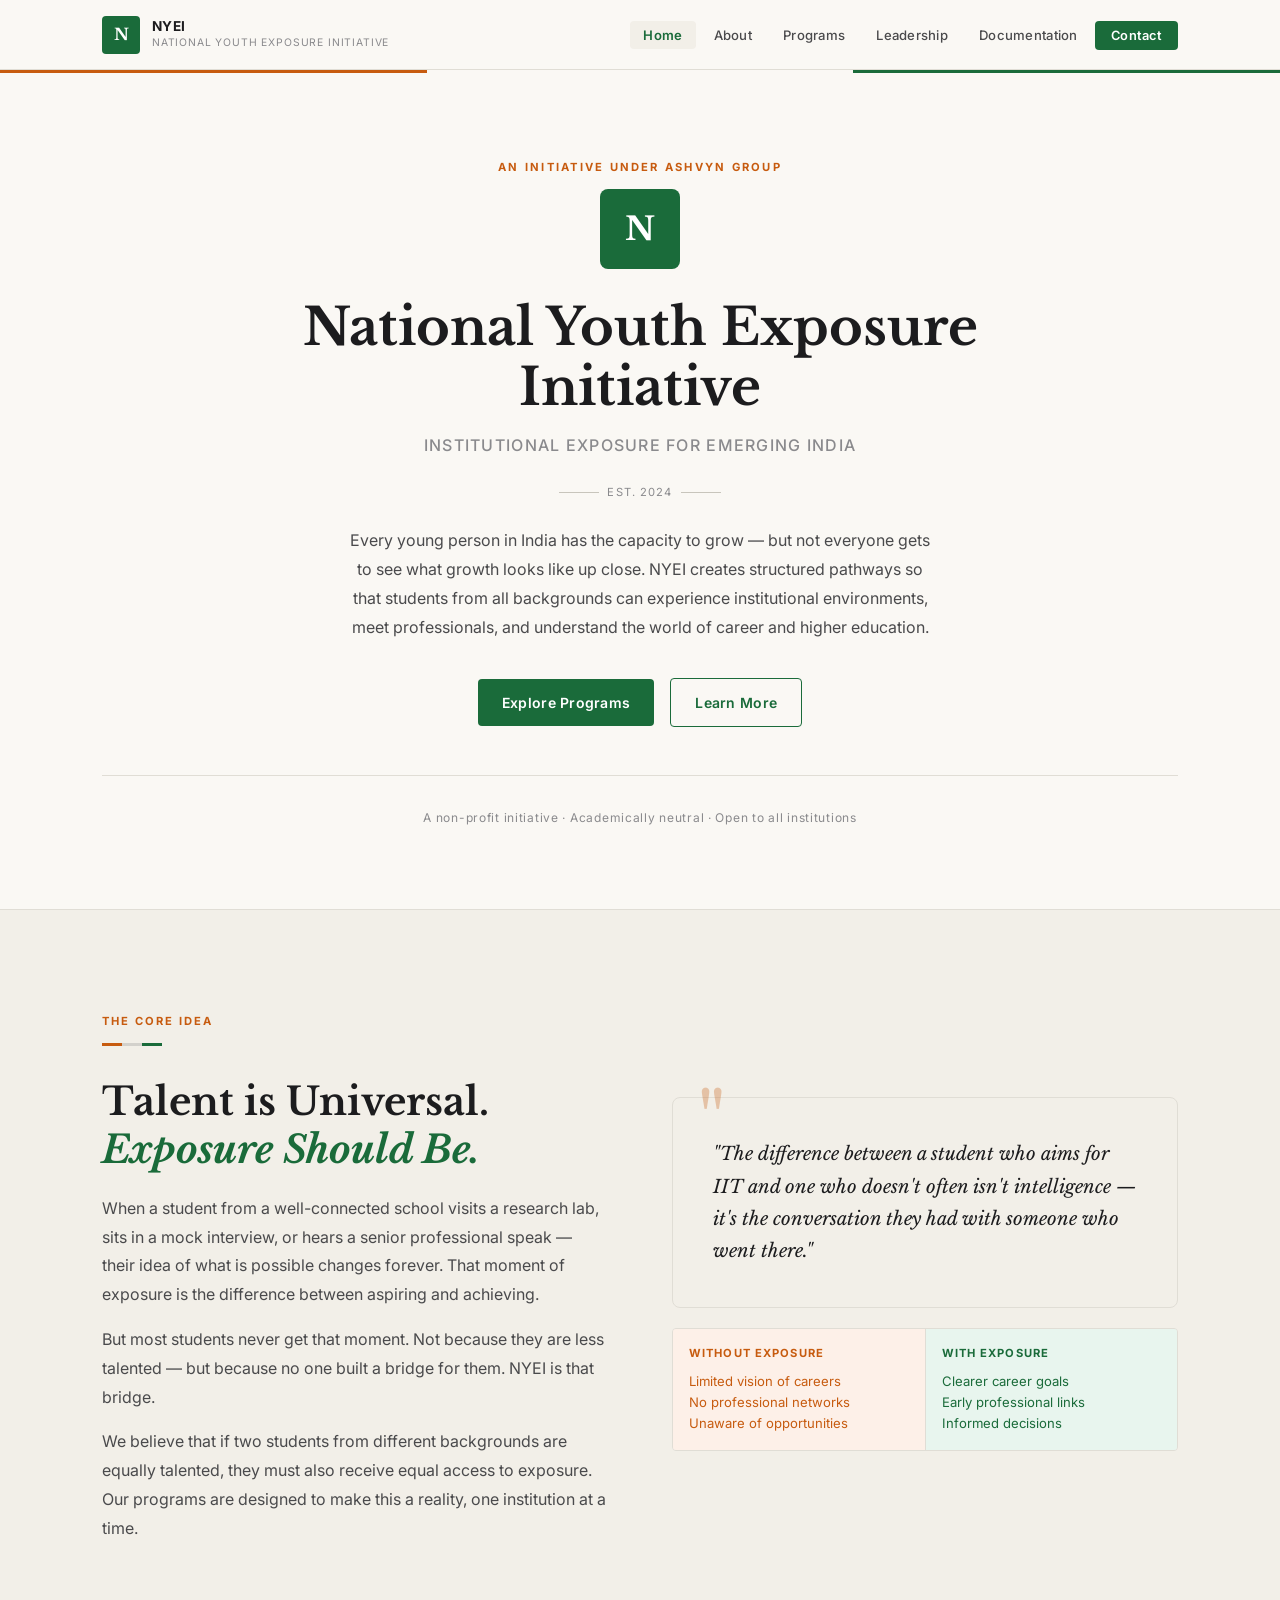
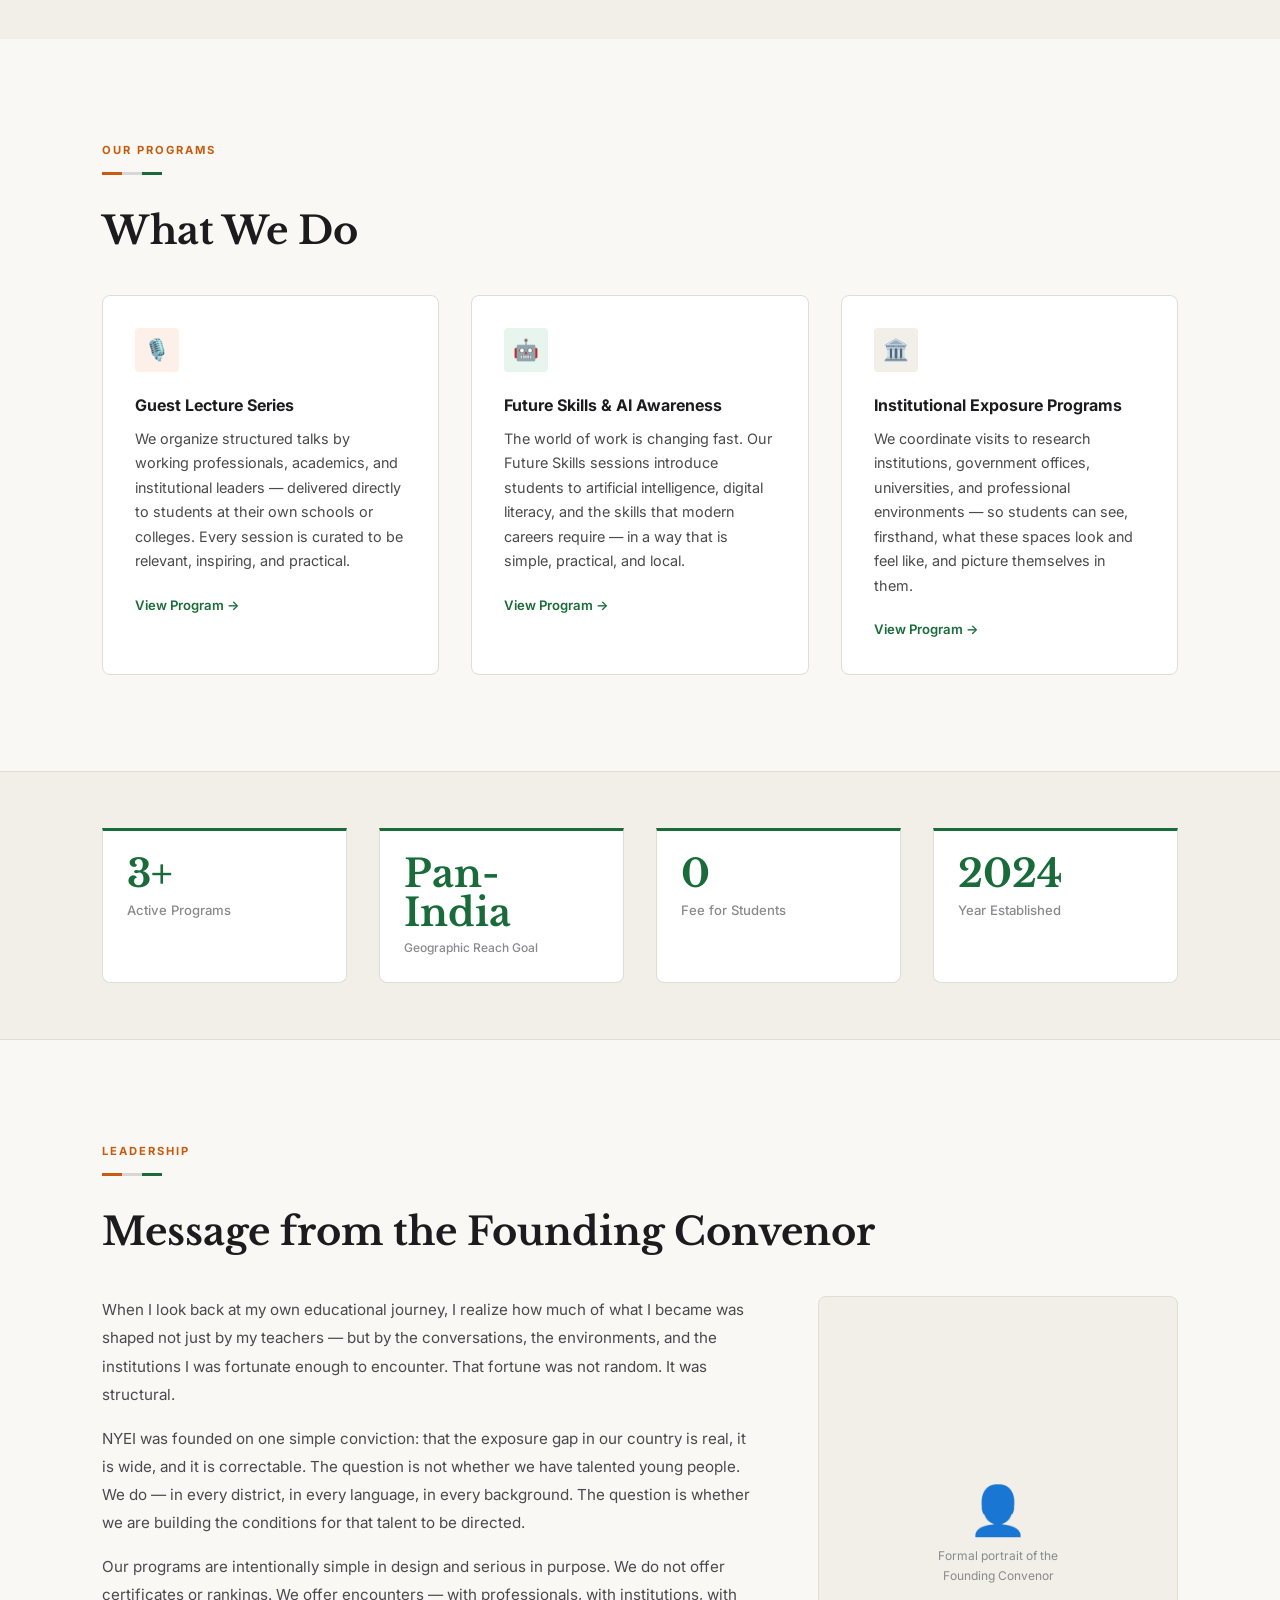
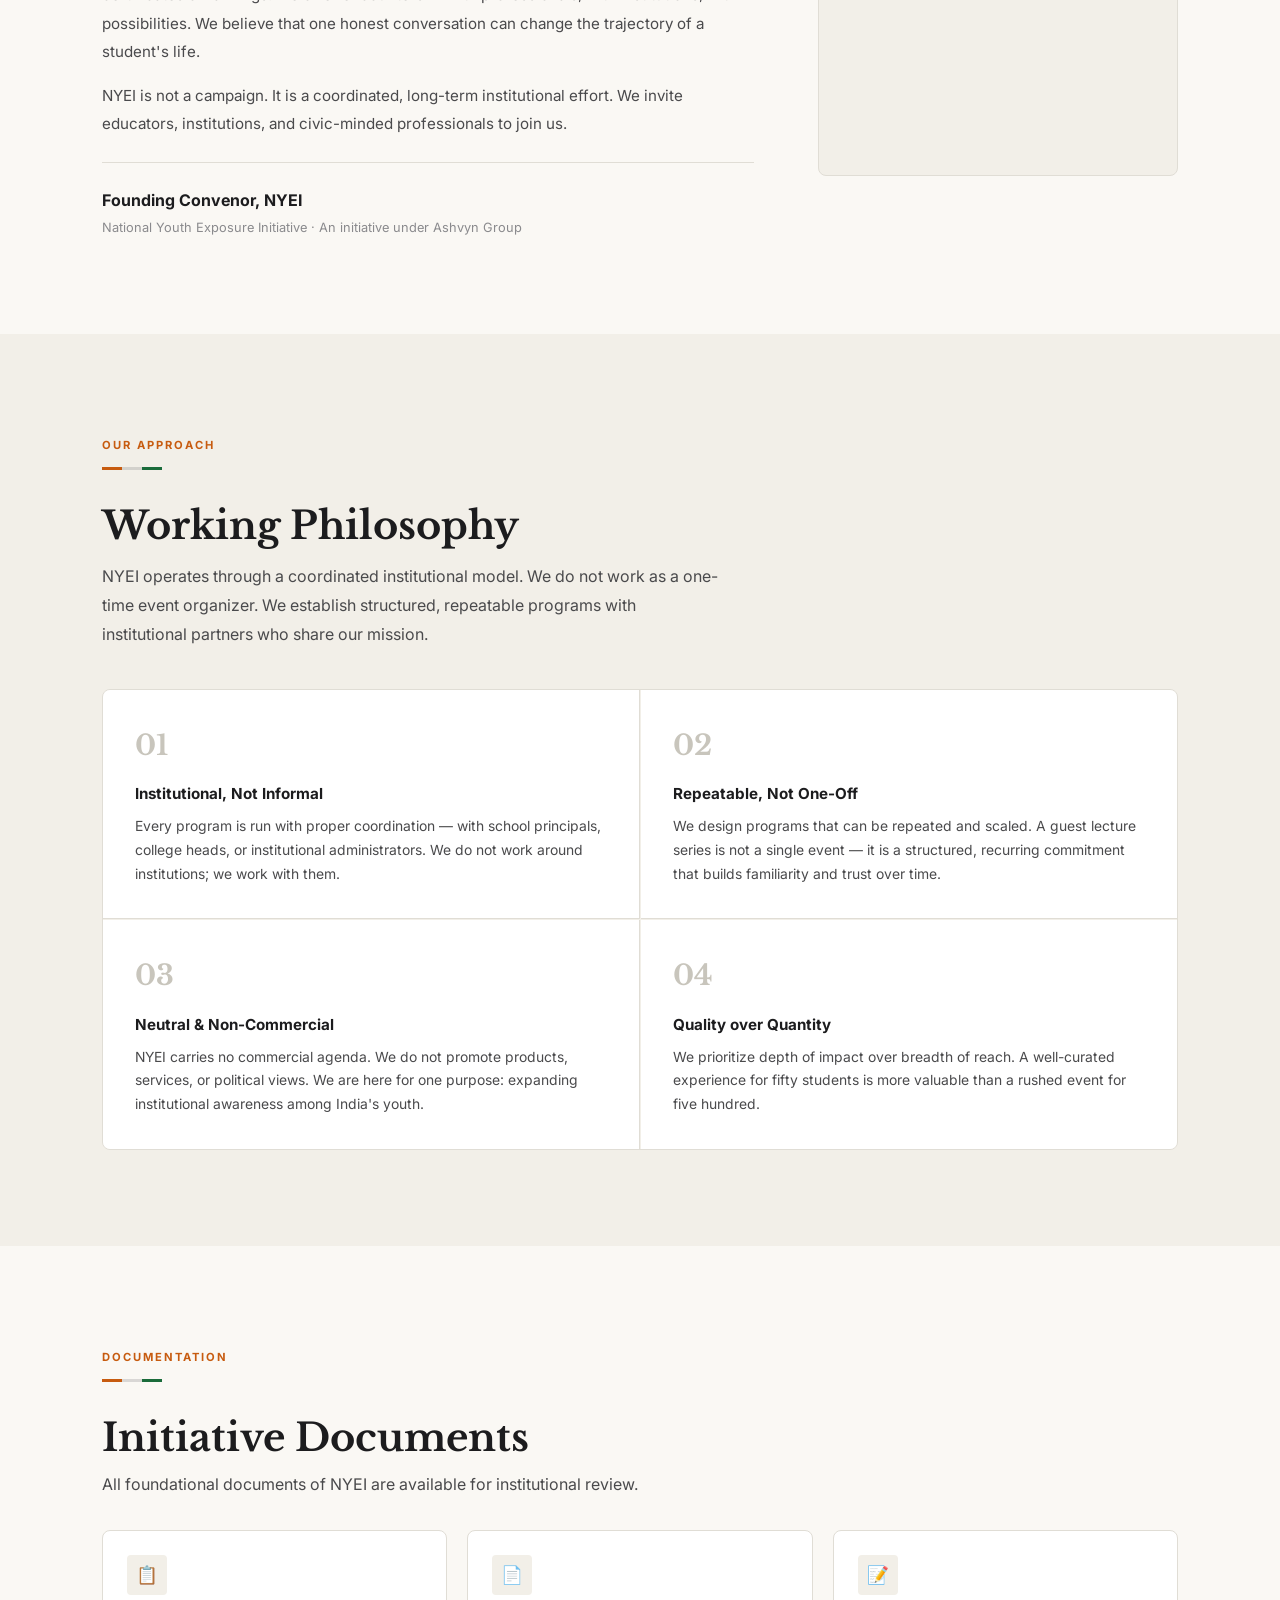
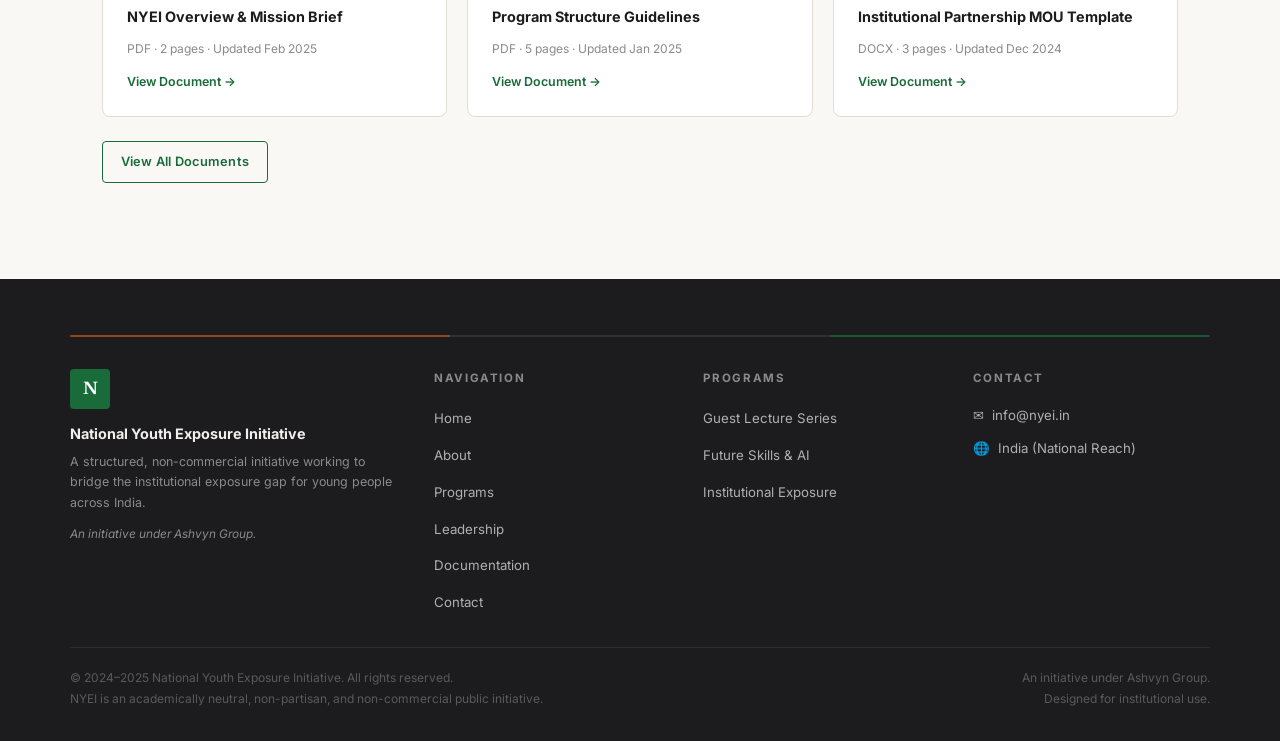
==== index.html @ a6563db9 "initial commit - nyei website" ====
<!DOCTYPE html>
<html lang="en">
<head>
  <meta charset="UTF-8" />
  <meta name="viewport" content="width=device-width, initial-scale=1.0" />
  <title>NYEI — National Youth Exposure Initiative</title>
  <meta name="description" content="National Youth Exposure Initiative (NYEI) bridges the institutional exposure gap for young people across India through structured programs, guest lectures, and career awareness." />
  <link rel="stylesheet" href="css/styles.css" />
  <link rel="icon" href="data:image/svg+xml,<svg xmlns='http://www.w3.org/2000/svg' viewBox='0 0 32 32'><rect width='32' height='32' rx='6' fill='%231A6B3A'/><text x='16' y='22' text-anchor='middle' fill='white' font-family='serif' font-size='16' font-weight='bold'>N</text></svg>" />
</head>
<body>

  <!-- Preloader -->
  <div id="preloader">
    <div class="preloader-inner">
      <div class="preloader-emblem"></div>
      <span class="preloader-text">NYEI</span>
    </div>
  </div>

  <!-- Navigation -->
  <nav class="nav">
    <div class="nav-inner">
      <a href="index.html" class="nav-brand">
        <div class="nav-logo-mark">N</div>
        <div class="nav-brand-text">
          <span class="nav-brand-name">NYEI</span>
          <span class="nav-brand-sub">National Youth Exposure Initiative</span>
        </div>
      </a>
      <ul class="nav-links">
        <li><a href="index.html" class="nav-link">Home</a></li>
        <li><a href="about.html" class="nav-link">About</a></li>
        <li><a href="programs.html" class="nav-link">Programs</a></li>
        <li><a href="leadership.html" class="nav-link">Leadership</a></li>
        <li><a href="documentation.html" class="nav-link">Documentation</a></li>
        <li><a href="contact.html" class="nav-link nav-cta">Contact</a></li>
      </ul>
      <button class="nav-mobile-toggle" aria-label="Toggle menu">
        <span></span><span></span><span></span>
      </button>
    </div>
  </nav>

  <!-- Hero -->
  <section class="hero">
    <div class="container">
      <div class="hero-eyebrow">An initiative under Ashvyn Group</div>
      <div class="hero-emblem">N</div>
      <h1 class="hero-title">National Youth Exposure Initiative</h1>
      <p class="hero-subtitle">Institutional Exposure for Emerging India</p>
      <div class="hero-divider">
        <div class="hero-divider-line"></div>
        <span style="font-size:0.7rem;letter-spacing:0.1em;color:var(--text-muted);">EST. 2024</span>
        <div class="hero-divider-line"></div>
      </div>
      <p class="hero-body">
        Every young person in India has the capacity to grow — but not everyone gets to see what growth looks like up close. NYEI creates structured pathways so that students from all backgrounds can experience institutional environments, meet professionals, and understand the world of career and higher education.
      </p>
      <div class="hero-actions">
        <a href="programs.html" class="btn btn-primary">Explore Programs</a>
        <a href="about.html" class="btn btn-outline">Learn More</a>
      </div>
      <p class="hero-note">A non-profit initiative · Academically neutral · Open to all institutions</p>
    </div>
  </section>

  <!-- Exposure Gap Section -->
  <section class="section section-alt">
    <div class="container">
      <div class="exposure-section">
        <div>
          <span class="section-eyebrow">The Core Idea</span>
          <div class="tricolor-bar"><span></span><span></span><span></span></div>
          <h2 class="section-title">Talent is Universal.<br><em>Exposure Should Be.</em></h2>
          <div class="section-body">
            <p>
              When a student from a well-connected school visits a research lab, sits in a mock interview, or hears a senior professional speak — their idea of what is possible changes forever. That moment of exposure is the difference between aspiring and achieving.
            </p>
            <p>
              But most students never get that moment. Not because they are less talented — but because no one built a bridge for them. NYEI is that bridge.
            </p>
            <p>
              We believe that if two students from different backgrounds are equally talented, they must also receive equal access to exposure. Our programs are designed to make this a reality, one institution at a time.
            </p>
          </div>
        </div>
        <div>
          <div class="exposure-visual">
            <p>"The difference between a student who aims for IIT and one who doesn't often isn't intelligence — it's the conversation they had with someone who went there."</p>
          </div>
          <div class="compare-row" style="margin-top:1.25rem;">
            <div class="compare-col">
              <strong>Without Exposure</strong>
              Limited vision of careers<br>
              No professional networks<br>
              Unaware of opportunities
            </div>
            <div class="compare-col">
              <strong>With Exposure</strong>
              Clearer career goals<br>
              Early professional links<br>
              Informed decisions
            </div>
          </div>
        </div>
      </div>
    </div>
  </section>

  <!-- What We Do -->
  <section class="section">
    <div class="container">
      <span class="section-eyebrow">Our Programs</span>
      <div class="tricolor-bar"><span></span><span></span><span></span></div>
      <h2 class="section-title" style="margin-bottom:2.5rem;">What We Do</h2>
      <div class="grid-3">
        <!-- Card 1 -->
        <div class="card">
          <div class="card-icon card-icon-saffron">🎙️</div>
          <div class="card-title">Guest Lecture Series</div>
          <p class="card-text">
            We organize structured talks by working professionals, academics, and institutional leaders — delivered directly to students at their own schools or colleges. Every session is curated to be relevant, inspiring, and practical.
          </p>
          <a href="programs.html#guest-lectures" style="display:inline-block;margin-top:1.25rem;font-size:0.82rem;font-weight:600;color:var(--accent-green);">View Program →</a>
        </div>
        <!-- Card 2 -->
        <div class="card">
          <div class="card-icon card-icon-green">🤖</div>
          <div class="card-title">Future Skills &amp; AI Awareness</div>
          <p class="card-text">
            The world of work is changing fast. Our Future Skills sessions introduce students to artificial intelligence, digital literacy, and the skills that modern careers require — in a way that is simple, practical, and local.
          </p>
          <a href="programs.html#future-skills" style="display:inline-block;margin-top:1.25rem;font-size:0.82rem;font-weight:600;color:var(--accent-green);">View Program →</a>
        </div>
        <!-- Card 3 -->
        <div class="card">
          <div class="card-icon card-icon-neutral">🏛️</div>
          <div class="card-title">Institutional Exposure Programs</div>
          <p class="card-text">
            We coordinate visits to research institutions, government offices, universities, and professional environments — so students can see, firsthand, what these spaces look and feel like, and picture themselves in them.
          </p>
          <a href="programs.html#exposure" style="display:inline-block;margin-top:1.25rem;font-size:0.82rem;font-weight:600;color:var(--accent-green);">View Program →</a>
        </div>
      </div>
    </div>
  </section>

  <!-- Stats Bar -->
  <section class="section-sm section-alt" style="border-top:1px solid var(--border-subtle);border-bottom:1px solid var(--border-subtle);">
    <div class="container">
      <div class="grid-4">
        <div class="stat-block">
          <div class="stat-number">3+</div>
          <div class="stat-label">Active Programs</div>
        </div>
        <div class="stat-block">
          <div class="stat-number">Pan-India</div>
          <div class="stat-label" style="font-size:0.75rem;">Geographic Reach Goal</div>
        </div>
        <div class="stat-block">
          <div class="stat-number">0</div>
          <div class="stat-label">Fee for Students</div>
        </div>
        <div class="stat-block">
          <div class="stat-number">2024</div>
          <div class="stat-label">Year Established</div>
        </div>
      </div>
    </div>
  </section>

  <!-- Founder Message -->
  <section class="section">
    <div class="container">
      <span class="section-eyebrow">Leadership</span>
      <div class="tricolor-bar"><span></span><span></span><span></span></div>
      <h2 class="section-title" style="margin-bottom:2.5rem;">Message from the Founding Convenor</h2>
      <div class="founder-section">
        <div>
          <div class="founder-message">
            <p>
              When I look back at my own educational journey, I realize how much of what I became was shaped not just by my teachers — but by the conversations, the environments, and the institutions I was fortunate enough to encounter. That fortune was not random. It was structural.
            </p>
            <p>
              NYEI was founded on one simple conviction: that the exposure gap in our country is real, it is wide, and it is correctable. The question is not whether we have talented young people. We do — in every district, in every language, in every background. The question is whether we are building the conditions for that talent to be directed.
            </p>
            <p>
              Our programs are intentionally simple in design and serious in purpose. We do not offer certificates or rankings. We offer encounters — with professionals, with institutions, with possibilities. We believe that one honest conversation can change the trajectory of a student's life.
            </p>
            <p>
              NYEI is not a campaign. It is a coordinated, long-term institutional effort. We invite educators, institutions, and civic-minded professionals to join us.
            </p>
          </div>
          <div class="founder-signature">
            <div class="founder-sig-name">Founding Convenor, NYEI</div>
            <div class="founder-sig-role">National Youth Exposure Initiative · An initiative under Ashvyn Group</div>
          </div>
        </div>
        <div>
          <div class="founder-portrait">
            <div class="founder-portrait-placeholder">👤</div>
            <div style="font-size:0.75rem;color:var(--text-muted);padding:0 1rem;text-align:center;">Formal portrait of the<br>Founding Convenor</div>
          </div>
        </div>
      </div>
    </div>
  </section>

  <!-- Working Philosophy -->
  <section class="section section-alt">
    <div class="container">
      <span class="section-eyebrow">Our Approach</span>
      <div class="tricolor-bar"><span></span><span></span><span></span></div>
      <h2 class="section-title" style="margin-bottom:0.75rem;">Working Philosophy</h2>
      <p class="section-body" style="margin-bottom:2.5rem;">
        NYEI operates through a coordinated institutional model. We do not work as a one-time event organizer. We establish structured, repeatable programs with institutional partners who share our mission.
      </p>
      <div class="philosophy-grid">
        <div class="philosophy-item">
          <div class="philosophy-num">01</div>
          <div class="philosophy-title">Institutional, Not Informal</div>
          <p class="philosophy-text">Every program is run with proper coordination — with school principals, college heads, or institutional administrators. We do not work around institutions; we work with them.</p>
        </div>
        <div class="philosophy-item">
          <div class="philosophy-num">02</div>
          <div class="philosophy-title">Repeatable, Not One-Off</div>
          <p class="philosophy-text">We design programs that can be repeated and scaled. A guest lecture series is not a single event — it is a structured, recurring commitment that builds familiarity and trust over time.</p>
        </div>
        <div class="philosophy-item">
          <div class="philosophy-num">03</div>
          <div class="philosophy-title">Neutral &amp; Non-Commercial</div>
          <p class="philosophy-text">NYEI carries no commercial agenda. We do not promote products, services, or political views. We are here for one purpose: expanding institutional awareness among India's youth.</p>
        </div>
        <div class="philosophy-item">
          <div class="philosophy-num">04</div>
          <div class="philosophy-title">Quality over Quantity</div>
          <p class="philosophy-text">We prioritize depth of impact over breadth of reach. A well-curated experience for fifty students is more valuable than a rushed event for five hundred.</p>
        </div>
      </div>
    </div>
  </section>

  <!-- Documentation Preview -->
  <section class="section">
    <div class="container">
      <span class="section-eyebrow">Documentation</span>
      <div class="tricolor-bar"><span></span><span></span><span></span></div>
      <h2 class="section-title" style="margin-bottom:0.5rem;">Initiative Documents</h2>
      <p class="section-body" style="margin-bottom:2rem;">All foundational documents of NYEI are available for institutional review.</p>
      <div class="doc-grid">
        <div class="doc-item">
          <div class="doc-icon">📋</div>
          <div class="doc-title">NYEI Overview & Mission Brief</div>
          <div class="doc-meta">PDF · 2 pages · Updated Feb 2025</div>
          <a href="documentation.html" class="doc-download-link">View Document →</a>
        </div>
        <div class="doc-item">
          <div class="doc-icon">📄</div>
          <div class="doc-title">Program Structure Guidelines</div>
          <div class="doc-meta">PDF · 5 pages · Updated Jan 2025</div>
          <a href="documentation.html" class="doc-download-link">View Document →</a>
        </div>
        <div class="doc-item">
          <div class="doc-icon">📝</div>
          <div class="doc-title">Institutional Partnership MOU Template</div>
          <div class="doc-meta">DOCX · 3 pages · Updated Dec 2024</div>
          <a href="documentation.html" class="doc-download-link">View Document →</a>
        </div>
      </div>
      <div style="margin-top:1.5rem;">
        <a href="documentation.html" class="btn btn-outline btn-sm">View All Documents</a>
      </div>
    </div>
  </section>

  <!-- Footer -->
  <footer>
    <div class="footer-inner">
      <div class="footer-tricolor"><span></span><span></span><span></span></div>
      <div class="footer-top">
        <div>
          <div class="footer-brand-mark">N</div>
          <div class="footer-brand-name">National Youth Exposure Initiative</div>
          <p class="footer-brand-desc">A structured, non-commercial initiative working to bridge the institutional exposure gap for young people across India.</p>
          <p class="footer-brand-desc" style="margin-top:0.75rem;font-style:italic;font-size:0.74rem;">An initiative under Ashvyn Group.</p>
        </div>
        <div>
          <div class="footer-col-title">Navigation</div>
          <ul class="footer-links">
            <li><a href="index.html" class="footer-link">Home</a></li>
            <li><a href="about.html" class="footer-link">About</a></li>
            <li><a href="programs.html" class="footer-link">Programs</a></li>
            <li><a href="leadership.html" class="footer-link">Leadership</a></li>
            <li><a href="documentation.html" class="footer-link">Documentation</a></li>
            <li><a href="contact.html" class="footer-link">Contact</a></li>
          </ul>
        </div>
        <div>
          <div class="footer-col-title">Programs</div>
          <ul class="footer-links">
            <li><a href="programs.html#guest-lectures" class="footer-link">Guest Lecture Series</a></li>
            <li><a href="programs.html#future-skills" class="footer-link">Future Skills & AI</a></li>
            <li><a href="programs.html#exposure" class="footer-link">Institutional Exposure</a></li>
          </ul>
        </div>
        <div>
          <div class="footer-col-title">Contact</div>
          <div class="footer-contact-item">
            <span>✉</span>
            <a href="mailto:info@nyei.in" class="footer-link">info@nyei.in</a>
          </div>
          <div class="footer-contact-item">
            <span>🌐</span>
            <span>India (National Reach)</span>
          </div>
        </div>
      </div>
      <div class="footer-bottom">
        <div class="footer-bottom-left">
          © 2024–2025 National Youth Exposure Initiative. All rights reserved.<br>
          NYEI is an academically neutral, non-partisan, and non-commercial public initiative.
        </div>
        <div class="footer-bottom-right">
          An initiative under Ashvyn Group.<br>
          Designed for institutional use.
        </div>
      </div>
    </div>
  </footer>

  <script src="js/main.js"></script>
</body>
</html>
---- css/styles.css ----
/* =========================================
   NYEI — National Youth Exposure Initiative
   Main Stylesheet
   ========================================= */

/* --- Google Fonts --- */
@import url('https://fonts.googleapis.com/css2?family=Inter:wght@300;400;500;600;700&family=Libre+Baskerville:ital,wght@0,400;0,700;1,400&display=swap');

/* --- CSS Custom Properties --- */
:root {
  /* Colors */
  --bg-primary:       #FAF8F4;
  --bg-secondary:     #F2EFE8;
  --bg-card:          #FFFFFF;
  --text-primary:     #1C1C1E;
  --text-secondary:   #4A4A4C;
  --text-muted:       #8A8A8D;
  --accent-saffron:   #C75B0F;
  --accent-saffron-lt:#E8854A;
  --accent-green:     #1A6B3A;
  --accent-green-lt:  #2E8B57;
  --border-subtle:    #E0DDD5;
  --border-medium:    #C8C5BC;
  --white:            #FFFFFF;

  /* Typography */
  --font-body:    'Inter', -apple-system, BlinkMacSystemFont, sans-serif;
  --font-serif:   'Libre Baskerville', Georgia, serif;

  /* Spacing */
  --space-xs:  0.5rem;
  --space-sm:  1rem;
  --space-md:  2rem;
  --space-lg:  3.5rem;
  --space-xl:  6rem;

  /* Layout */
  --max-width: 1140px;
  --nav-h:     70px;
  --radius-sm: 4px;
  --radius-md: 8px;

  /* Transitions */
  --trans-fast: 0.15s ease;
  --trans-base: 0.25s ease;
}

/* --- Reset & Base --- */
*, *::before, *::after { box-sizing: border-box; margin: 0; padding: 0; }

html { scroll-behavior: smooth; font-size: 16px; }

body {
  font-family: var(--font-body);
  background-color: var(--bg-primary);
  color: var(--text-primary);
  line-height: 1.7;
  -webkit-font-smoothing: antialiased;
}

img { max-width: 100%; height: auto; display: block; }

a {
  color: inherit;
  text-decoration: none;
  transition: color var(--trans-fast);
}

ul, ol { list-style: none; }

/* --- Preloader --- */
#preloader {
  position: fixed;
  inset: 0;
  background: var(--bg-primary);
  display: flex;
  align-items: center;
  justify-content: center;
  z-index: 9999;
  transition: opacity 0.4s ease, visibility 0.4s ease;
}
#preloader.hidden { opacity: 0; visibility: hidden; }
.preloader-inner {
  display: flex;
  flex-direction: column;
  align-items: center;
  gap: 1rem;
}
.preloader-emblem {
  width: 48px;
  height: 48px;
  border: 3px solid var(--border-subtle);
  border-top-color: var(--accent-saffron);
  border-radius: 50%;
  animation: spin 0.8s linear infinite;
}
.preloader-text {
  font-size: 0.75rem;
  letter-spacing: 0.15em;
  color: var(--text-muted);
  text-transform: uppercase;
  font-weight: 500;
}
@keyframes spin { to { transform: rotate(360deg); } }

/* --- Navigation --- */
.nav {
  position: sticky;
  top: 0;
  z-index: 100;
  background: rgba(250, 248, 244, 0.96);
  backdrop-filter: blur(8px);
  border-bottom: 1px solid var(--border-subtle);
  height: var(--nav-h);
}
.nav-inner {
  max-width: var(--max-width);
  margin: 0 auto;
  padding: 0 var(--space-md);
  height: 100%;
  display: flex;
  align-items: center;
  justify-content: space-between;
}
.nav-brand {
  display: flex;
  align-items: center;
  gap: 0.75rem;
}
.nav-logo-mark {
  width: 38px;
  height: 38px;
  background: var(--accent-green);
  border-radius: var(--radius-sm);
  display: flex;
  align-items: center;
  justify-content: center;
  color: var(--white);
  font-size: 1rem;
  font-weight: 700;
  font-family: var(--font-serif);
  flex-shrink: 0;
}
.nav-brand-text { display: flex; flex-direction: column; }
.nav-brand-name {
  font-size: 0.85rem;
  font-weight: 700;
  color: var(--text-primary);
  letter-spacing: 0.02em;
  line-height: 1.2;
}
.nav-brand-sub {
  font-size: 0.65rem;
  color: var(--text-muted);
  letter-spacing: 0.08em;
  text-transform: uppercase;
}
.nav-links {
  display: flex;
  align-items: center;
  gap: 0.25rem;
}
.nav-link {
  padding: 0.4rem 0.85rem;
  font-size: 0.82rem;
  font-weight: 500;
  color: var(--text-secondary);
  border-radius: var(--radius-sm);
  letter-spacing: 0.02em;
  transition: background var(--trans-fast), color var(--trans-fast);
}
.nav-link:hover, .nav-link.active {
  color: var(--text-primary);
  background: var(--bg-secondary);
}
.nav-link.active { color: var(--accent-green); font-weight: 600; }
.nav-cta {
  padding: 0.45rem 1rem;
  background: var(--accent-green);
  color: var(--white) !important;
  border-radius: var(--radius-sm);
  font-size: 0.8rem;
  font-weight: 600;
  transition: background var(--trans-fast) !important;
}
.nav-cta:hover { background: var(--accent-green-lt) !important; }
.nav-mobile-toggle {
  display: none;
  flex-direction: column;
  gap: 5px;
  cursor: pointer;
  padding: 4px;
}
.nav-mobile-toggle span {
  width: 22px;
  height: 2px;
  background: var(--text-primary);
  border-radius: 2px;
  transition: var(--trans-base);
}

/* --- Page Banner (inner pages) --- */
.page-banner {
  background: var(--bg-secondary);
  border-bottom: 1px solid var(--border-subtle);
  padding: 3.5rem var(--space-md) 3rem;
}
.page-banner-inner {
  max-width: var(--max-width);
  margin: 0 auto;
}
.breadcrumb {
  display: flex;
  align-items: center;
  gap: 0.5rem;
  font-size: 0.78rem;
  color: var(--text-muted);
  margin-bottom: 1rem;
}
.breadcrumb a:hover { color: var(--accent-green); }
.breadcrumb-sep { opacity: 0.5; }
.page-banner-title {
  font-family: var(--font-serif);
  font-size: clamp(1.8rem, 3.5vw, 2.5rem);
  font-weight: 700;
  color: var(--text-primary);
  line-height: 1.25;
  margin-bottom: 0.75rem;
}
.page-banner-sub {
  font-size: 1rem;
  color: var(--text-secondary);
  max-width: 560px;
}

/* --- Container --- */
.container {
  max-width: var(--max-width);
  margin: 0 auto;
  padding: 0 var(--space-md);
}

/* --- Sections --- */
.section { padding: var(--space-xl) var(--space-md); }
.section-sm { padding: var(--space-lg) var(--space-md); }
.section-alt { background: var(--bg-secondary); }

.section-eyebrow {
  display: inline-block;
  font-size: 0.7rem;
  font-weight: 700;
  letter-spacing: 0.18em;
  text-transform: uppercase;
  color: var(--accent-saffron);
  margin-bottom: 0.75rem;
}
.section-title {
  font-family: var(--font-serif);
  font-size: clamp(1.6rem, 3vw, 2.4rem);
  font-weight: 700;
  line-height: 1.25;
  color: var(--text-primary);
  margin-bottom: 1.25rem;
}
.section-title em {
  font-style: italic;
  color: var(--accent-green);
}
.section-body {
  font-size: 1rem;
  color: var(--text-secondary);
  max-width: 620px;
  line-height: 1.8;
}
.section-body p + p { margin-top: 1rem; }

/* --- Tricolor Divider --- */
.tricolor-bar {
  display: flex;
  height: 3px;
  width: 60px;
  gap: 0;
  margin-bottom: 2rem;
}
.tricolor-bar span:nth-child(1) { flex: 1; background: var(--accent-saffron); }
.tricolor-bar span:nth-child(2) { flex: 1; background: var(--text-muted); opacity: 0.3; }
.tricolor-bar span:nth-child(3) { flex: 1; background: var(--accent-green); }

/* --- Cards --- */
.card {
  background: var(--bg-card);
  border: 1px solid var(--border-subtle);
  border-radius: var(--radius-md);
  padding: var(--space-md);
  transition: box-shadow var(--trans-base), border-color var(--trans-base);
}
.card:hover { box-shadow: 0 4px 20px rgba(0,0,0,0.07); border-color: var(--border-medium); }
.card-icon {
  width: 44px;
  height: 44px;
  border-radius: var(--radius-sm);
  display: flex;
  align-items: center;
  justify-content: center;
  margin-bottom: 1.25rem;
  font-size: 1.3rem;
}
.card-icon-saffron { background: #FDF0E8; color: var(--accent-saffron); }
.card-icon-green   { background: #E8F5EE; color: var(--accent-green); }
.card-icon-neutral { background: var(--bg-secondary); color: var(--text-secondary); }
.card-title {
  font-size: 1rem;
  font-weight: 700;
  color: var(--text-primary);
  margin-bottom: 0.5rem;
}
.card-text {
  font-size: 0.9rem;
  color: var(--text-secondary);
  line-height: 1.7;
}

/* --- Grid Layouts --- */
.grid-2 { display: grid; grid-template-columns: 1fr 1fr; gap: var(--space-md); }
.grid-3 { display: grid; grid-template-columns: repeat(3, 1fr); gap: var(--space-md); }
.grid-4 { display: grid; grid-template-columns: repeat(4, 1fr); gap: var(--space-md); }

/* --- Buttons --- */
.btn {
  display: inline-flex;
  align-items: center;
  gap: 0.5rem;
  padding: 0.75rem 1.5rem;
  border-radius: var(--radius-sm);
  font-size: 0.875rem;
  font-weight: 600;
  cursor: pointer;
  border: none;
  transition: var(--trans-base);
  font-family: var(--font-body);
  letter-spacing: 0.02em;
}
.btn-primary {
  background: var(--accent-green);
  color: var(--white);
}
.btn-primary:hover { background: var(--accent-green-lt); }
.btn-outline {
  background: transparent;
  color: var(--accent-green);
  border: 1.5px solid var(--accent-green);
}
.btn-outline:hover { background: var(--accent-green); color: var(--white); }
.btn-sm { padding: 0.55rem 1.1rem; font-size: 0.8rem; }

/* --- Tag / Badge --- */
.tag {
  display: inline-block;
  padding: 0.2rem 0.65rem;
  font-size: 0.7rem;
  font-weight: 600;
  letter-spacing: 0.06em;
  text-transform: uppercase;
  border-radius: 2px;
}
.tag-saffron { background: #FDF0E8; color: var(--accent-saffron); }
.tag-green   { background: #E8F5EE; color: var(--accent-green); }
.tag-neutral { background: var(--bg-secondary); color: var(--text-muted); }

/* --- Quote Block --- */
.pull-quote {
  border-left: 3px solid var(--accent-saffron);
  padding: 1rem 1.5rem;
  margin: 2rem 0;
  background: #FDF5EE;
  border-radius: 0 var(--radius-sm) var(--radius-sm) 0;
}
.pull-quote p {
  font-family: var(--font-serif);
  font-size: 1.05rem;
  font-style: italic;
  color: var(--text-primary);
  line-height: 1.75;
}
.pull-quote cite {
  display: block;
  margin-top: 0.5rem;
  font-size: 0.8rem;
  font-style: normal;
  color: var(--text-muted);
  font-weight: 600;
}

/* --- Stat Block --- */
.stat-block {
  padding: 1.5rem;
  border: 1px solid var(--border-subtle);
  border-top: 3px solid var(--accent-green);
  background: var(--bg-card);
  border-radius: 0 0 var(--radius-md) var(--radius-md);
}
.stat-number {
  font-family: var(--font-serif);
  font-size: 2.4rem;
  font-weight: 700;
  color: var(--accent-green);
  line-height: 1;
}
.stat-label {
  font-size: 0.82rem;
  color: var(--text-muted);
  margin-top: 0.35rem;
  font-weight: 500;
}

/* --- Accordion --- */
.accordion-item {
  border-bottom: 1px solid var(--border-subtle);
}
.accordion-trigger {
  width: 100%;
  display: flex;
  align-items: center;
  justify-content: space-between;
  padding: 1.25rem 0;
  background: none;
  border: none;
  cursor: pointer;
  font-family: var(--font-body);
  font-size: 0.95rem;
  font-weight: 600;
  color: var(--text-primary);
  text-align: left;
  gap: 1rem;
}
.accordion-trigger .acc-icon {
  width: 22px;
  height: 22px;
  border-radius: 50%;
  border: 1.5px solid var(--border-medium);
  display: flex;
  align-items: center;
  justify-content: center;
  font-size: 0.85rem;
  flex-shrink: 0;
  transition: var(--trans-base);
  color: var(--text-muted);
}
.accordion-trigger[aria-expanded="true"] .acc-icon {
  background: var(--accent-green);
  border-color: var(--accent-green);
  color: white;
  transform: rotate(45deg);
}
.accordion-body {
  display: none;
  padding: 0 0 1.25rem;
  font-size: 0.9rem;
  color: var(--text-secondary);
  line-height: 1.75;
}
.accordion-body.open { display: block; }

/* --- Form Elements --- */
.form-group { margin-bottom: 1.25rem; }
.form-label {
  display: block;
  font-size: 0.82rem;
  font-weight: 600;
  color: var(--text-secondary);
  margin-bottom: 0.4rem;
  letter-spacing: 0.02em;
}
.form-control {
  width: 100%;
  padding: 0.7rem 1rem;
  border: 1.5px solid var(--border-subtle);
  border-radius: var(--radius-sm);
  background: var(--bg-card);
  font-family: var(--font-body);
  font-size: 0.9rem;
  color: var(--text-primary);
  transition: border-color var(--trans-fast);
  outline: none;
}
.form-control:focus { border-color: var(--accent-green); }
textarea.form-control { resize: vertical; min-height: 120px; }
select.form-control { appearance: none; cursor: pointer; }

/* --- Footer --- */
footer {
  background: #1C1C1E;
  color: #D1D1D3;
  padding: var(--space-lg) var(--space-md) var(--space-md);
}
.footer-inner {
  max-width: var(--max-width);
  margin: 0 auto;
}
.footer-top {
  display: grid;
  grid-template-columns: 1.4fr 1fr 1fr 1fr;
  gap: var(--space-md);
  padding-bottom: var(--space-md);
  border-bottom: 1px solid rgba(255,255,255,0.08);
}
.footer-brand-mark {
  width: 40px;
  height: 40px;
  background: var(--accent-green);
  border-radius: var(--radius-sm);
  display: flex;
  align-items: center;
  justify-content: center;
  color: white;
  font-weight: 700;
  font-family: var(--font-serif);
  font-size: 1rem;
  margin-bottom: 1rem;
}
.footer-brand-name {
  font-size: 0.9rem;
  font-weight: 700;
  color: #F0EFEC;
  margin-bottom: 0.3rem;
  line-height: 1.3;
}
.footer-brand-desc {
  font-size: 0.78rem;
  color: #8A8A8D;
  line-height: 1.65;
  margin-top: 0.5rem;
}
.footer-col-title {
  font-size: 0.72rem;
  font-weight: 700;
  letter-spacing: 0.14em;
  text-transform: uppercase;
  color: #8A8A8D;
  margin-bottom: 1rem;
}
.footer-links {
  display: flex;
  flex-direction: column;
  gap: 0.6rem;
}
.footer-link {
  font-size: 0.83rem;
  color: #B0B0B3;
  transition: color var(--trans-fast);
}
.footer-link:hover { color: #F0EFEC; }
.footer-contact-item {
  display: flex;
  align-items: flex-start;
  gap: 0.5rem;
  font-size: 0.83rem;
  color: #B0B0B3;
  margin-bottom: 0.6rem;
}
.footer-contact-item span { flex-shrink: 0; }
.footer-bottom {
  display: flex;
  align-items: center;
  justify-content: space-between;
  padding-top: 1.25rem;
  flex-wrap: wrap;
  gap: 0.5rem;
}
.footer-bottom-left {
  font-size: 0.75rem;
  color: #5A5A5D;
}
.footer-bottom-right {
  font-size: 0.75rem;
  color: #5A5A5D;
  text-align: right;
}
.footer-tricolor {
  display: flex;
  height: 2px;
  margin-bottom: 2rem;
  gap: 0;
  border-radius: 2px;
  overflow: hidden;
}
.footer-tricolor span:nth-child(1) { flex: 1; background: var(--accent-saffron); opacity: 0.7; }
.footer-tricolor span:nth-child(2) { flex: 1; background: #888; opacity: 0.2; }
.footer-tricolor span:nth-child(3) { flex: 1; background: var(--accent-green); opacity: 0.7; }

/* --- Hero (Home) --- */
.hero {
  background: var(--bg-primary);
  padding: 5.5rem var(--space-md) 5rem;
  text-align: center;
  border-bottom: 1px solid var(--border-subtle);
  position: relative;
  overflow: hidden;
}
.hero::before {
  content: '';
  position: absolute;
  top: 0; left: 0; right: 0;
  height: 3px;
  background: linear-gradient(90deg, var(--accent-saffron) 33.33%, transparent 33.33% 66.66%, var(--accent-green) 66.66%);
}
.hero-emblem {
  width: 80px;
  height: 80px;
  background: var(--accent-green);
  border-radius: var(--radius-md);
  display: flex;
  align-items: center;
  justify-content: center;
  margin: 0 auto 1.75rem;
  color: white;
  font-family: var(--font-serif);
  font-size: 2rem;
  font-weight: 700;
}
.hero-eyebrow {
  font-size: 0.7rem;
  font-weight: 700;
  letter-spacing: 0.2em;
  text-transform: uppercase;
  color: var(--accent-saffron);
  margin-bottom: 0.75rem;
}
.hero-title {
  font-family: var(--font-serif);
  font-size: clamp(2rem, 4.5vw, 3.2rem);
  font-weight: 700;
  color: var(--text-primary);
  line-height: 1.18;
  margin-bottom: 0.9rem;
  max-width: 760px;
  margin-left: auto;
  margin-right: auto;
}
.hero-subtitle {
  font-size: 1rem;
  font-weight: 500;
  color: var(--text-muted);
  letter-spacing: 0.08em;
  text-transform: uppercase;
  margin-bottom: 1.5rem;
}
.hero-divider {
  display: flex;
  align-items: center;
  justify-content: center;
  gap: 0.5rem;
  margin-bottom: 1.5rem;
}
.hero-divider-line { height: 1px; width: 40px; background: var(--border-medium); }
.hero-body {
  font-size: 1rem;
  color: var(--text-secondary);
  max-width: 580px;
  margin: 0 auto 2.25rem;
  line-height: 1.8;
}
.hero-actions {
  display: flex;
  align-items: center;
  justify-content: center;
  gap: 1rem;
  flex-wrap: wrap;
}
.hero-note {
  margin-top: 3rem;
  padding-top: 2rem;
  border-top: 1px solid var(--border-subtle);
  font-size: 0.75rem;
  color: var(--text-muted);
  letter-spacing: 0.06em;
}

/* --- Exposure Section --- */
.exposure-section {
  display: grid;
  grid-template-columns: 1fr 1fr;
  gap: 4rem;
  align-items: center;
}
.exposure-visual {
  background: var(--bg-secondary);
  border: 1px solid var(--border-subtle);
  border-radius: var(--radius-md);
  padding: 2.5rem;
  position: relative;
}
.exposure-visual::before {
  content: '"';
  position: absolute;
  top: -0.75rem;
  left: 1.5rem;
  font-size: 5rem;
  color: var(--accent-saffron);
  font-family: var(--font-serif);
  line-height: 1;
  opacity: 0.3;
}
.exposure-visual p {
  font-family: var(--font-serif);
  font-size: 1.15rem;
  font-style: italic;
  color: var(--text-primary);
  line-height: 1.75;
  position: relative;
  z-index: 1;
}
.compare-row {
  display: flex;
  align-items: stretch;
  gap: 0;
  border: 1px solid var(--border-subtle);
  border-radius: var(--radius-sm);
  overflow: hidden;
  margin-top: 1.5rem;
}
.compare-col {
  flex: 1;
  padding: 1rem;
  font-size: 0.82rem;
  line-height: 1.6;
}
.compare-col strong {
  display: block;
  font-size: 0.7rem;
  font-weight: 700;
  letter-spacing: 0.1em;
  text-transform: uppercase;
  margin-bottom: 0.5rem;
}
.compare-col:first-child {
  background: #FDF0E8;
  color: var(--accent-saffron);
  border-right: 1px solid var(--border-subtle);
}
.compare-col:first-child strong { color: var(--accent-saffron); }
.compare-col:last-child {
  background: #E8F5EE;
  color: var(--accent-green);
}
.compare-col:last-child strong { color: var(--accent-green); }

/* --- Programs Grid --- */
.program-card {
  display: flex;
  flex-direction: column;
}
.program-card-header {
  padding: 1.5rem;
  background: var(--bg-secondary);
  border-radius: var(--radius-md) var(--radius-md) 0 0;
  border: 1px solid var(--border-subtle);
  border-bottom: none;
}
.program-card-body {
  flex: 1;
  padding: 1.5rem;
  background: var(--bg-card);
  border: 1px solid var(--border-subtle);
  border-top: none;
  border-radius: 0 0 var(--radius-md) var(--radius-md);
}
.program-card-num {
  font-family: var(--font-serif);
  font-size: 2rem;
  font-weight: 700;
  color: var(--border-medium);
  margin-bottom: 0.75rem;
}
.program-card-title {
  font-size: 1rem;
  font-weight: 700;
  color: var(--text-primary);
  margin-bottom: 0.25rem;
}
.program-card-cat {
  font-size: 0.72rem;
  font-weight: 600;
  letter-spacing: 0.1em;
  text-transform: uppercase;
  color: var(--accent-saffron);
}
.program-feature {
  display: flex;
  align-items: flex-start;
  gap: 0.6rem;
  font-size: 0.88rem;
  color: var(--text-secondary);
  padding: 0.4rem 0;
  border-bottom: 1px solid var(--bg-secondary);
}
.program-feature:last-child { border-bottom: none; }
.program-feature-dot {
  width: 5px;
  height: 5px;
  border-radius: 50%;
  background: var(--accent-green);
  margin-top: 0.55rem;
  flex-shrink: 0;
}

/* --- Leadership --- */
.leader-card {
  background: var(--bg-card);
  border: 1px solid var(--border-subtle);
  border-radius: var(--radius-md);
  overflow: hidden;
}
.leader-card-header {
  background: var(--bg-secondary);
  padding: 2rem;
  display: flex;
  align-items: center;
  gap: 1.25rem;
}
.leader-avatar {
  width: 72px;
  height: 72px;
  border-radius: 50%;
  border: 3px solid var(--border-subtle);
  overflow: hidden;
  flex-shrink: 0;
  background: var(--bg-primary);
  display: flex;
  align-items: center;
  justify-content: center;
  font-family: var(--font-serif);
  font-size: 1.6rem;
  font-weight: 700;
  color: var(--accent-green);
}
.leader-name {
  font-size: 1rem;
  font-weight: 700;
  color: var(--text-primary);
  margin-bottom: 0.2rem;
}
.leader-designation {
  font-size: 0.8rem;
  color: var(--accent-saffron);
  font-weight: 600;
}
.leader-org {
  font-size: 0.76rem;
  color: var(--text-muted);
  margin-top: 0.15rem;
}
.leader-card-body { padding: 1.5rem 2rem; }
.leader-bio {
  font-size: 0.88rem;
  color: var(--text-secondary);
  line-height: 1.75;
}

/* --- Founder Section --- */
.founder-section {
  display: grid;
  grid-template-columns: 1fr 360px;
  gap: 4rem;
  align-items: flex-start;
}
.founder-message {
  font-size: 0.95rem;
  color: var(--text-secondary);
  line-height: 1.85;
}
.founder-message p + p { margin-top: 1rem; }
.founder-signature {
  margin-top: 1.5rem;
  padding-top: 1.5rem;
  border-top: 1px solid var(--border-subtle);
}
.founder-sig-name {
  font-size: 1rem;
  font-weight: 700;
  color: var(--text-primary);
}
.founder-sig-role {
  font-size: 0.8rem;
  color: var(--text-muted);
  margin-top: 0.15rem;
}
.founder-portrait {
  background: var(--bg-secondary);
  border: 1px solid var(--border-subtle);
  border-radius: var(--radius-md);
  aspect-ratio: 3/4;
  display: flex;
  align-items: center;
  justify-content: center;
  flex-direction: column;
  gap: 0.75rem;
  color: var(--text-muted);
  font-size: 0.82rem;
  text-align: center;
  position: relative;
  overflow: hidden;
}
.founder-portrait img {
  width: 100%;
  height: 100%;
  object-fit: cover;
  object-position: top center;
}
.founder-portrait-placeholder {
  font-size: 3rem;
  line-height: 1;
}

/* --- Philosophy Section --- */
.philosophy-grid {
  display: grid;
  grid-template-columns: 1fr 1fr;
  gap: 1px;
  border: 1px solid var(--border-subtle);
  border-radius: var(--radius-md);
  overflow: hidden;
}
.philosophy-item {
  background: var(--bg-card);
  padding: 2rem;
}
.philosophy-item:nth-child(1) { border-right: 1px solid var(--border-subtle); border-bottom: 1px solid var(--border-subtle); }
.philosophy-item:nth-child(2) { border-bottom: 1px solid var(--border-subtle); }
.philosophy-item:nth-child(3) { border-right: 1px solid var(--border-subtle); }
.philosophy-num {
  font-family: var(--font-serif);
  font-size: 1.75rem;
  font-weight: 700;
  color: var(--border-medium);
  margin-bottom: 0.75rem;
}
.philosophy-title {
  font-size: 0.95rem;
  font-weight: 700;
  color: var(--text-primary);
  margin-bottom: 0.5rem;
}
.philosophy-text {
  font-size: 0.87rem;
  color: var(--text-secondary);
  line-height: 1.7;
}

/* --- Doc Grid --- */
.doc-grid {
  display: grid;
  grid-template-columns: repeat(3, 1fr);
  gap: 1.25rem;
}
.doc-item {
  background: var(--bg-card);
  border: 1px solid var(--border-subtle);
  border-radius: var(--radius-md);
  padding: 1.5rem;
  display: flex;
  flex-direction: column;
  gap: 0.75rem;
  transition: box-shadow var(--trans-base), border-color var(--trans-base);
  cursor: pointer;
}
.doc-item:hover { box-shadow: 0 4px 20px rgba(0,0,0,0.07); border-color: var(--border-medium); }
.doc-icon {
  width: 40px;
  height: 40px;
  background: var(--bg-secondary);
  border-radius: var(--radius-sm);
  display: flex;
  align-items: center;
  justify-content: center;
  font-size: 1.1rem;
}
.doc-title {
  font-size: 0.9rem;
  font-weight: 700;
  color: var(--text-primary);
  line-height: 1.35;
}
.doc-meta {
  font-size: 0.75rem;
  color: var(--text-muted);
}
.doc-download-link {
  font-size: 0.78rem;
  color: var(--accent-green);
  font-weight: 600;
  margin-top: auto;
}

/* --- Contact --- */
.contact-info-item {
  display: flex;
  align-items: flex-start;
  gap: 1rem;
  padding: 1.25rem;
  border: 1px solid var(--border-subtle);
  border-radius: var(--radius-md);
  background: var(--bg-card);
  margin-bottom: 1rem;
}
.contact-info-icon {
  width: 40px;
  height: 40px;
  background: #E8F5EE;
  border-radius: var(--radius-sm);
  display: flex;
  align-items: center;
  justify-content: center;
  flex-shrink: 0;
  font-size: 1rem;
}
.contact-info-label {
  font-size: 0.72rem;
  font-weight: 700;
  letter-spacing: 0.1em;
  text-transform: uppercase;
  color: var(--text-muted);
  margin-bottom: 0.25rem;
}
.contact-info-value {
  font-size: 0.9rem;
  color: var(--text-primary);
  font-weight: 500;
}

/* --- Notice / Info Box --- */
.info-box {
  background: #E8F5EE;
  border-left: 3px solid var(--accent-green);
  border-radius: 0 var(--radius-sm) var(--radius-sm) 0;
  padding: 1rem 1.25rem;
  font-size: 0.875rem;
  color: var(--accent-green-lt);
  line-height: 1.65;
}
.info-box strong { color: var(--accent-green); }

/* --- Responsive --- */
@media (max-width: 900px) {
  .grid-3 { grid-template-columns: 1fr 1fr; }
  .grid-4 { grid-template-columns: 1fr 1fr; }
  .footer-top { grid-template-columns: 1fr 1fr; }
  .exposure-section { grid-template-columns: 1fr; gap: 2rem; }
  .founder-section { grid-template-columns: 1fr; }
  .founder-portrait { aspect-ratio: 4/3; }
}
@media (max-width: 680px) {
  :root { --space-xl: 4rem; --space-lg: 2.5rem; }
  .grid-2 { grid-template-columns: 1fr; }
  .grid-3 { grid-template-columns: 1fr; }
  .grid-4 { grid-template-columns: 1fr 1fr; }
  .footer-top { grid-template-columns: 1fr; }
  .doc-grid { grid-template-columns: 1fr 1fr; }
  .philosophy-grid { grid-template-columns: 1fr; }
  .philosophy-item { border-right: none !important; }
  .nav-links { display: none; flex-direction: column; position: absolute; top: var(--nav-h); left: 0; right: 0; background: var(--bg-primary); border-bottom: 1px solid var(--border-subtle); padding: 1rem; gap: 0.25rem; }
  .nav-links.open { display: flex; }
  .nav-mobile-toggle { display: flex; }
}
@media (max-width: 420px) {
  .doc-grid { grid-template-columns: 1fr; }
  .hero-title { font-size: 1.75rem; }
}
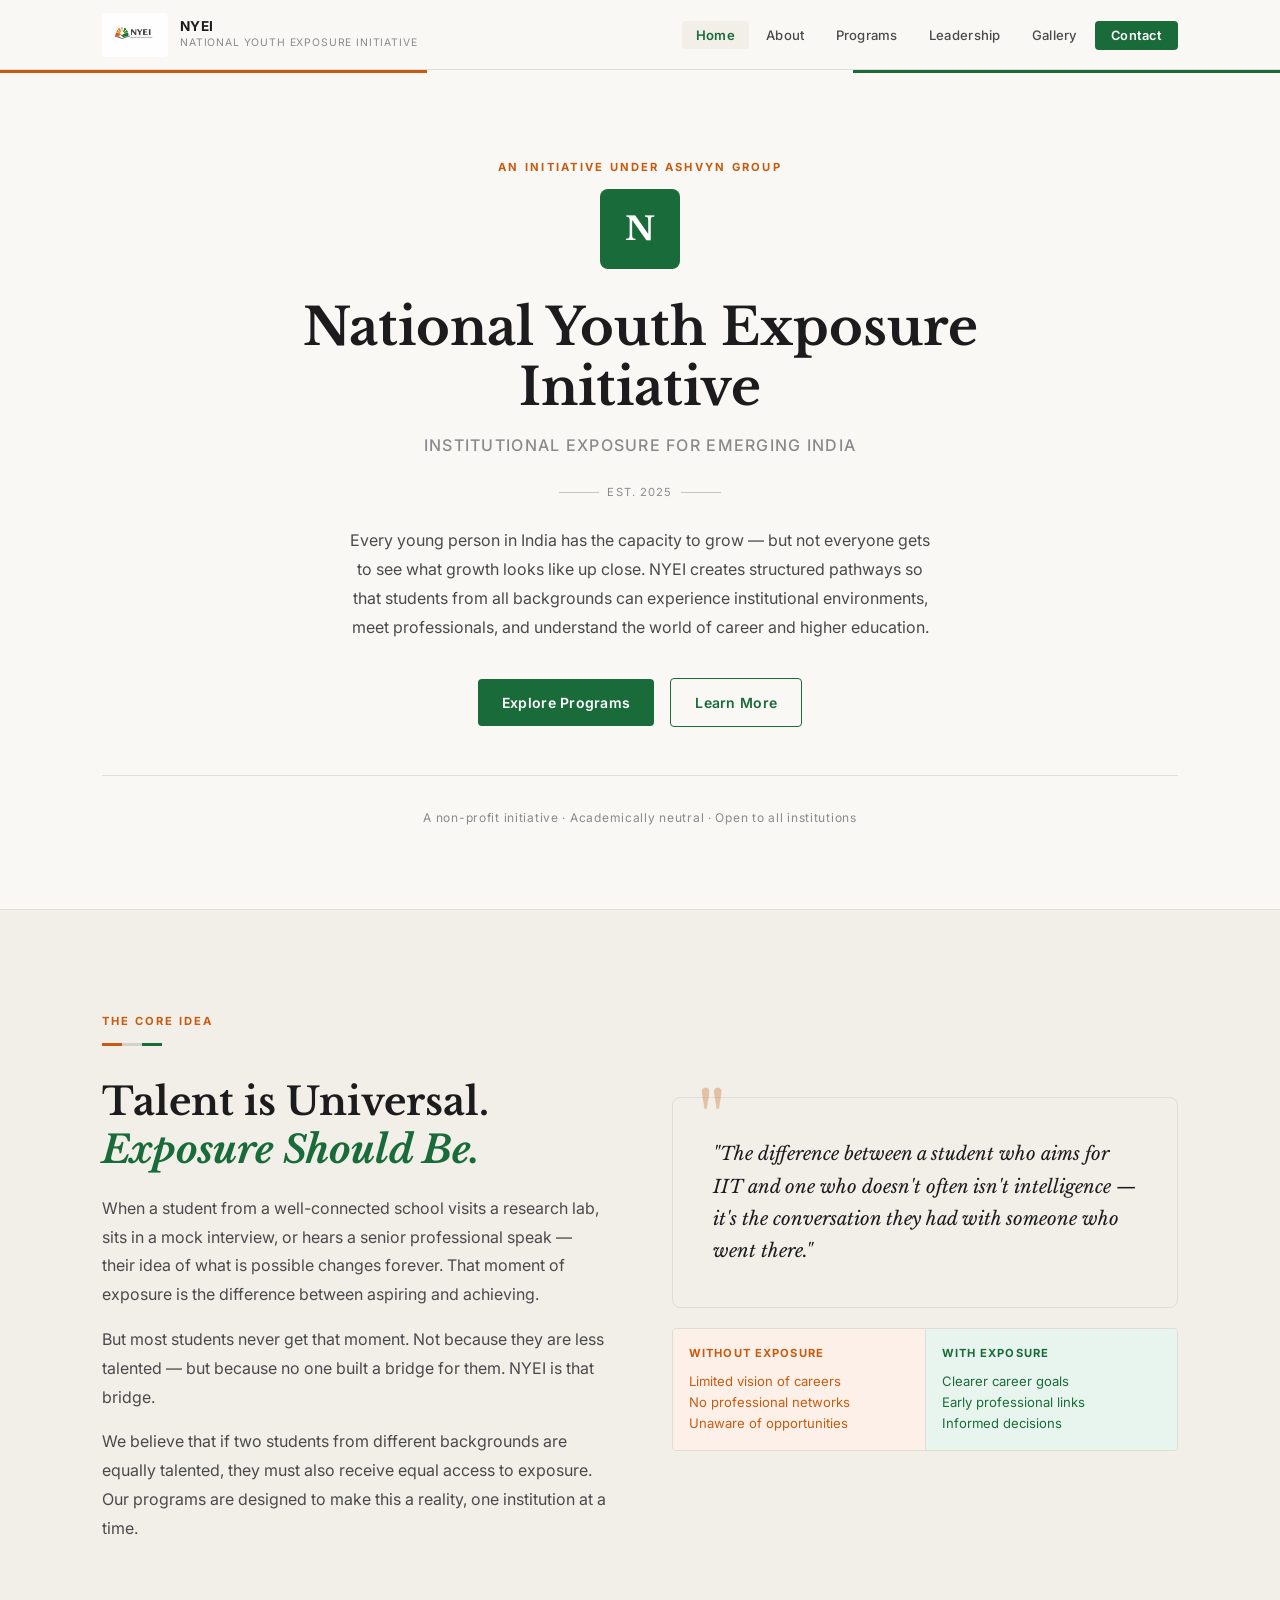
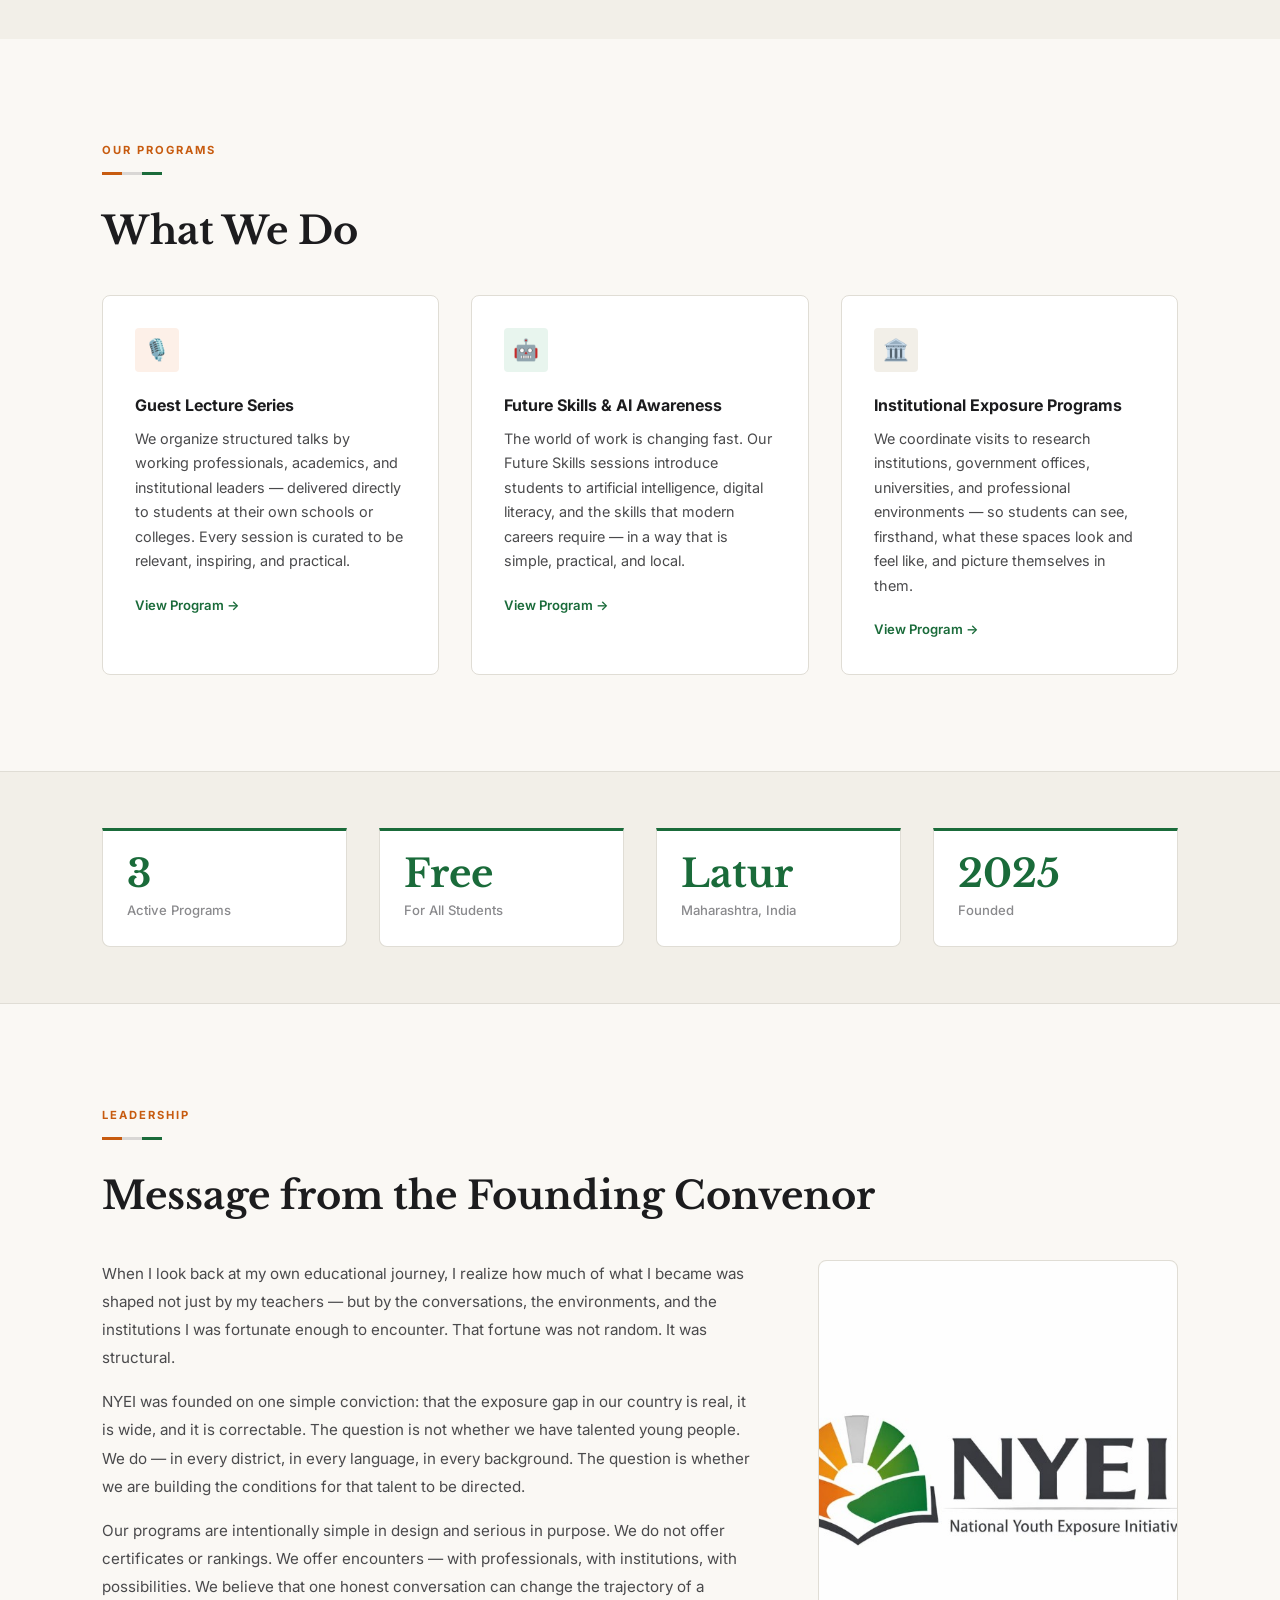
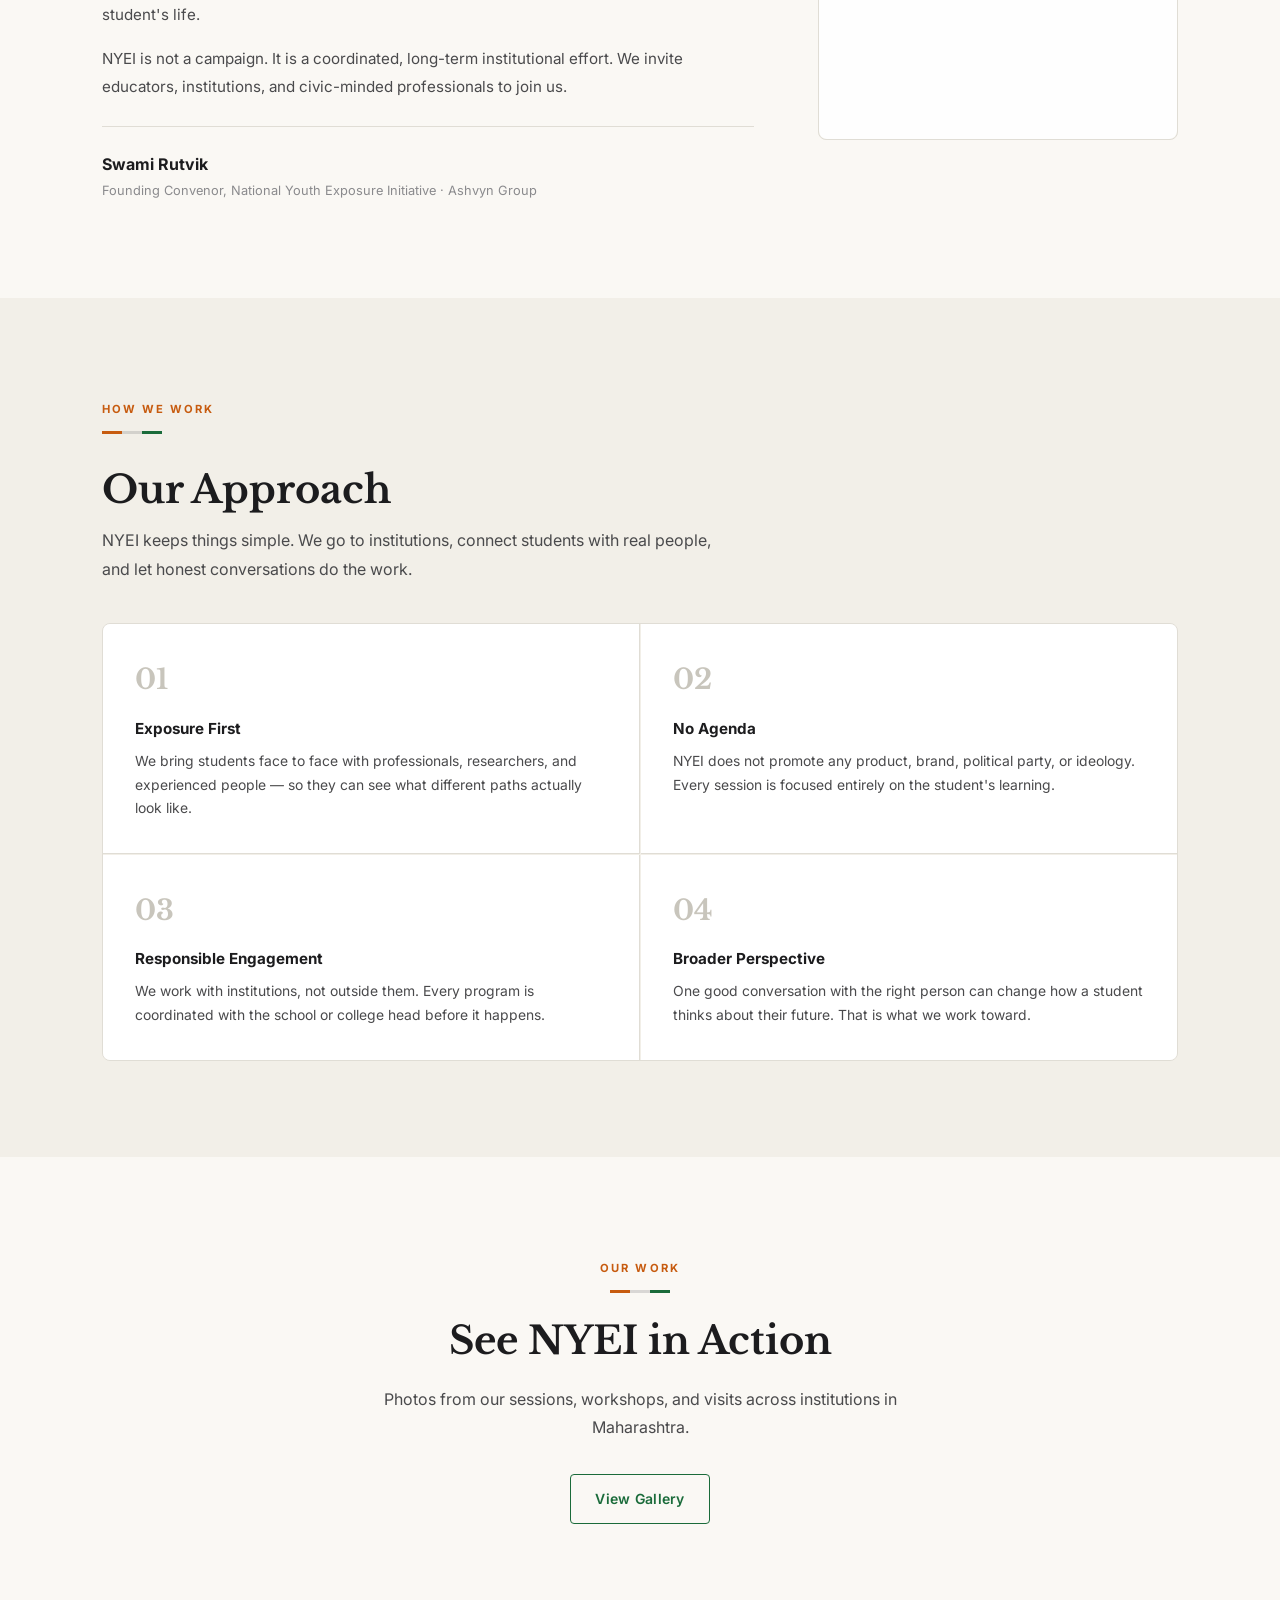
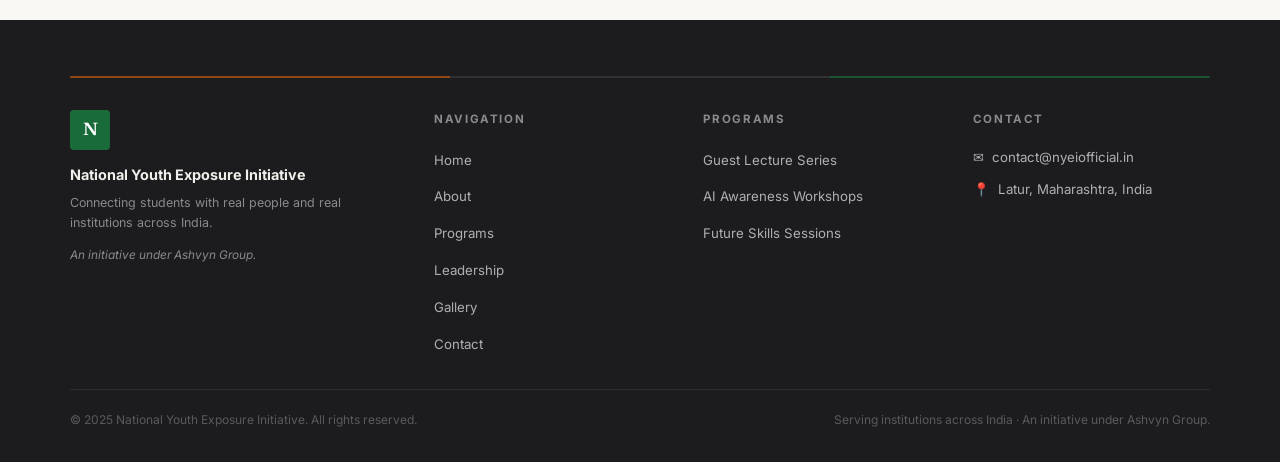
==== commit 88a3c018: "initial commit - nyei website" ====
--- a/index.html
+++ b/index.html
@@ -1,13 +1,17 @@
 <!DOCTYPE html>
 <html lang="en">
+
 <head>
   <meta charset="UTF-8" />
   <meta name="viewport" content="width=device-width, initial-scale=1.0" />
   <title>NYEI — National Youth Exposure Initiative</title>
-  <meta name="description" content="National Youth Exposure Initiative (NYEI) bridges the institutional exposure gap for young people across India through structured programs, guest lectures, and career awareness." />
+  <meta name="description"
+    content="National Youth Exposure Initiative (NYEI) bridges the institutional exposure gap for young people across India through structured programs, guest lectures, and career awareness." />
   <link rel="stylesheet" href="css/styles.css" />
-  <link rel="icon" href="data:image/svg+xml,<svg xmlns='http://www.w3.org/2000/svg' viewBox='0 0 32 32'><rect width='32' height='32' rx='6' fill='%231A6B3A'/><text x='16' y='22' text-anchor='middle' fill='white' font-family='serif' font-size='16' font-weight='bold'>N</text></svg>" />
+  <link rel="icon"
+    href="data:image/svg+xml,<svg xmlns='http://www.w3.org/2000/svg' viewBox='0 0 32 32'><rect width='32' height='32' rx='6' fill='%231A6B3A'/><text x='16' y='22' text-anchor='middle' fill='white' font-family='serif' font-size='16' font-weight='bold'>N</text></svg>" />
 </head>
+
 <body>
 
   <!-- Preloader -->
@@ -22,7 +26,7 @@
   <nav class="nav">
     <div class="nav-inner">
       <a href="index.html" class="nav-brand">
-        <div class="nav-logo-mark">N</div>
+        <img src="assets/images/nyei-logo.jpg" alt="NYEI Logo" style="height:44px;width:auto;border-radius:4px;" />
         <div class="nav-brand-text">
           <span class="nav-brand-name">NYEI</span>
           <span class="nav-brand-sub">National Youth Exposure Initiative</span>
@@ -33,7 +37,7 @@
         <li><a href="about.html" class="nav-link">About</a></li>
         <li><a href="programs.html" class="nav-link">Programs</a></li>
         <li><a href="leadership.html" class="nav-link">Leadership</a></li>
-        <li><a href="documentation.html" class="nav-link">Documentation</a></li>
+        <li><a href="documentation.html" class="nav-link">Gallery</a></li>
         <li><a href="contact.html" class="nav-link nav-cta">Contact</a></li>
       </ul>
       <button class="nav-mobile-toggle" aria-label="Toggle menu">
@@ -51,11 +55,13 @@
       <p class="hero-subtitle">Institutional Exposure for Emerging India</p>
       <div class="hero-divider">
         <div class="hero-divider-line"></div>
-        <span style="font-size:0.7rem;letter-spacing:0.1em;color:var(--text-muted);">EST. 2024</span>
+        <span style="font-size:0.7rem;letter-spacing:0.1em;color:var(--text-muted);">EST. 2025</span>
         <div class="hero-divider-line"></div>
       </div>
       <p class="hero-body">
-        Every young person in India has the capacity to grow — but not everyone gets to see what growth looks like up close. NYEI creates structured pathways so that students from all backgrounds can experience institutional environments, meet professionals, and understand the world of career and higher education.
+        Every young person in India has the capacity to grow — but not everyone gets to see what growth looks like up
+        close. NYEI creates structured pathways so that students from all backgrounds can experience institutional
+        environments, meet professionals, and understand the world of career and higher education.
       </p>
       <div class="hero-actions">
         <a href="programs.html" class="btn btn-primary">Explore Programs</a>
@@ -75,19 +81,24 @@
           <h2 class="section-title">Talent is Universal.<br><em>Exposure Should Be.</em></h2>
           <div class="section-body">
             <p>
-              When a student from a well-connected school visits a research lab, sits in a mock interview, or hears a senior professional speak — their idea of what is possible changes forever. That moment of exposure is the difference between aspiring and achieving.
-            </p>
-            <p>
-              But most students never get that moment. Not because they are less talented — but because no one built a bridge for them. NYEI is that bridge.
-            </p>
-            <p>
-              We believe that if two students from different backgrounds are equally talented, they must also receive equal access to exposure. Our programs are designed to make this a reality, one institution at a time.
+              When a student from a well-connected school visits a research lab, sits in a mock interview, or hears a
+              senior professional speak — their idea of what is possible changes forever. That moment of exposure is the
+              difference between aspiring and achieving.
+            </p>
+            <p>
+              But most students never get that moment. Not because they are less talented — but because no one built a
+              bridge for them. NYEI is that bridge.
+            </p>
+            <p>
+              We believe that if two students from different backgrounds are equally talented, they must also receive
+              equal access to exposure. Our programs are designed to make this a reality, one institution at a time.
             </p>
           </div>
         </div>
         <div>
           <div class="exposure-visual">
-            <p>"The difference between a student who aims for IIT and one who doesn't often isn't intelligence — it's the conversation they had with someone who went there."</p>
+            <p>"The difference between a student who aims for IIT and one who doesn't often isn't intelligence — it's
+              the conversation they had with someone who went there."</p>
           </div>
           <div class="compare-row" style="margin-top:1.25rem;">
             <div class="compare-col">
@@ -120,51 +131,64 @@
           <div class="card-icon card-icon-saffron">🎙️</div>
           <div class="card-title">Guest Lecture Series</div>
           <p class="card-text">
-            We organize structured talks by working professionals, academics, and institutional leaders — delivered directly to students at their own schools or colleges. Every session is curated to be relevant, inspiring, and practical.
+            We organize structured talks by working professionals, academics, and institutional leaders — delivered
+            directly to students at their own schools or colleges. Every session is curated to be relevant, inspiring,
+            and practical.
           </p>
-          <a href="programs.html#guest-lectures" style="display:inline-block;margin-top:1.25rem;font-size:0.82rem;font-weight:600;color:var(--accent-green);">View Program →</a>
+          <a href="programs.html#guest-lectures"
+            style="display:inline-block;margin-top:1.25rem;font-size:0.82rem;font-weight:600;color:var(--accent-green);">View
+            Program →</a>
         </div>
         <!-- Card 2 -->
         <div class="card">
           <div class="card-icon card-icon-green">🤖</div>
           <div class="card-title">Future Skills &amp; AI Awareness</div>
           <p class="card-text">
-            The world of work is changing fast. Our Future Skills sessions introduce students to artificial intelligence, digital literacy, and the skills that modern careers require — in a way that is simple, practical, and local.
+            The world of work is changing fast. Our Future Skills sessions introduce students to artificial
+            intelligence, digital literacy, and the skills that modern careers require — in a way that is simple,
+            practical, and local.
           </p>
-          <a href="programs.html#future-skills" style="display:inline-block;margin-top:1.25rem;font-size:0.82rem;font-weight:600;color:var(--accent-green);">View Program →</a>
+          <a href="programs.html#future-skills"
+            style="display:inline-block;margin-top:1.25rem;font-size:0.82rem;font-weight:600;color:var(--accent-green);">View
+            Program →</a>
         </div>
         <!-- Card 3 -->
         <div class="card">
           <div class="card-icon card-icon-neutral">🏛️</div>
           <div class="card-title">Institutional Exposure Programs</div>
           <p class="card-text">
-            We coordinate visits to research institutions, government offices, universities, and professional environments — so students can see, firsthand, what these spaces look and feel like, and picture themselves in them.
+            We coordinate visits to research institutions, government offices, universities, and professional
+            environments — so students can see, firsthand, what these spaces look and feel like, and picture themselves
+            in them.
           </p>
-          <a href="programs.html#exposure" style="display:inline-block;margin-top:1.25rem;font-size:0.82rem;font-weight:600;color:var(--accent-green);">View Program →</a>
+          <a href="programs.html#exposure"
+            style="display:inline-block;margin-top:1.25rem;font-size:0.82rem;font-weight:600;color:var(--accent-green);">View
+            Program →</a>
         </div>
       </div>
     </div>
   </section>
 
   <!-- Stats Bar -->
-  <section class="section-sm section-alt" style="border-top:1px solid var(--border-subtle);border-bottom:1px solid var(--border-subtle);">
+  <section class="section-sm section-alt"
+    style="border-top:1px solid var(--border-subtle);border-bottom:1px solid var(--border-subtle);">
     <div class="container">
       <div class="grid-4">
         <div class="stat-block">
-          <div class="stat-number">3+</div>
+          <div class="stat-number">3</div>
           <div class="stat-label">Active Programs</div>
         </div>
         <div class="stat-block">
-          <div class="stat-number">Pan-India</div>
-          <div class="stat-label" style="font-size:0.75rem;">Geographic Reach Goal</div>
+          <div class="stat-number">Free</div>
+          <div class="stat-label">For All Students</div>
         </div>
         <div class="stat-block">
-          <div class="stat-number">0</div>
-          <div class="stat-label">Fee for Students</div>
+          <div class="stat-number">Latur</div>
+          <div class="stat-label">Maharashtra, India</div>
         </div>
         <div class="stat-block">
-          <div class="stat-number">2024</div>
-          <div class="stat-label">Year Established</div>
+          <div class="stat-number">2025</div>
+          <div class="stat-label">Founded</div>
         </div>
       </div>
     </div>
@@ -180,27 +204,35 @@
         <div>
           <div class="founder-message">
             <p>
-              When I look back at my own educational journey, I realize how much of what I became was shaped not just by my teachers — but by the conversations, the environments, and the institutions I was fortunate enough to encounter. That fortune was not random. It was structural.
-            </p>
-            <p>
-              NYEI was founded on one simple conviction: that the exposure gap in our country is real, it is wide, and it is correctable. The question is not whether we have talented young people. We do — in every district, in every language, in every background. The question is whether we are building the conditions for that talent to be directed.
-            </p>
-            <p>
-              Our programs are intentionally simple in design and serious in purpose. We do not offer certificates or rankings. We offer encounters — with professionals, with institutions, with possibilities. We believe that one honest conversation can change the trajectory of a student's life.
-            </p>
-            <p>
-              NYEI is not a campaign. It is a coordinated, long-term institutional effort. We invite educators, institutions, and civic-minded professionals to join us.
+              When I look back at my own educational journey, I realize how much of what I became was shaped not just by
+              my teachers — but by the conversations, the environments, and the institutions I was fortunate enough to
+              encounter. That fortune was not random. It was structural.
+            </p>
+            <p>
+              NYEI was founded on one simple conviction: that the exposure gap in our country is real, it is wide, and
+              it is correctable. The question is not whether we have talented young people. We do — in every district,
+              in every language, in every background. The question is whether we are building the conditions for that
+              talent to be directed.
+            </p>
+            <p>
+              Our programs are intentionally simple in design and serious in purpose. We do not offer certificates or
+              rankings. We offer encounters — with professionals, with institutions, with possibilities. We believe that
+              one honest conversation can change the trajectory of a student's life.
+            </p>
+            <p>
+              NYEI is not a campaign. It is a coordinated, long-term institutional effort. We invite educators,
+              institutions, and civic-minded professionals to join us.
             </p>
           </div>
           <div class="founder-signature">
-            <div class="founder-sig-name">Founding Convenor, NYEI</div>
-            <div class="founder-sig-role">National Youth Exposure Initiative · An initiative under Ashvyn Group</div>
+            <div class="founder-sig-name">Swami Rutvik</div>
+            <div class="founder-sig-role">Founding Convenor, National Youth Exposure Initiative · Ashvyn Group</div>
           </div>
         </div>
         <div>
           <div class="founder-portrait">
-            <div class="founder-portrait-placeholder">👤</div>
-            <div style="font-size:0.75rem;color:var(--text-muted);padding:0 1rem;text-align:center;">Formal portrait of the<br>Founding Convenor</div>
+            <img src="assets/images/founder-rutvik.jpg" alt="Swami Rutvik — Founding Convenor, NYEI"
+              style="width:100%;border-radius:8px;object-fit:cover;display:block;" />
           </div>
         </div>
       </div>
@@ -210,67 +242,51 @@
   <!-- Working Philosophy -->
   <section class="section section-alt">
     <div class="container">
-      <span class="section-eyebrow">Our Approach</span>
+      <span class="section-eyebrow">How We Work</span>
       <div class="tricolor-bar"><span></span><span></span><span></span></div>
-      <h2 class="section-title" style="margin-bottom:0.75rem;">Working Philosophy</h2>
+      <h2 class="section-title" style="margin-bottom:0.75rem;">Our Approach</h2>
       <p class="section-body" style="margin-bottom:2.5rem;">
-        NYEI operates through a coordinated institutional model. We do not work as a one-time event organizer. We establish structured, repeatable programs with institutional partners who share our mission.
+        NYEI keeps things simple. We go to institutions, connect students with real people, and let honest conversations
+        do the work.
       </p>
       <div class="philosophy-grid">
         <div class="philosophy-item">
           <div class="philosophy-num">01</div>
-          <div class="philosophy-title">Institutional, Not Informal</div>
-          <p class="philosophy-text">Every program is run with proper coordination — with school principals, college heads, or institutional administrators. We do not work around institutions; we work with them.</p>
+          <div class="philosophy-title">Exposure First</div>
+          <p class="philosophy-text">We bring students face to face with professionals, researchers, and experienced
+            people — so they can see what different paths actually look like.</p>
         </div>
         <div class="philosophy-item">
           <div class="philosophy-num">02</div>
-          <div class="philosophy-title">Repeatable, Not One-Off</div>
-          <p class="philosophy-text">We design programs that can be repeated and scaled. A guest lecture series is not a single event — it is a structured, recurring commitment that builds familiarity and trust over time.</p>
+          <div class="philosophy-title">No Agenda</div>
+          <p class="philosophy-text">NYEI does not promote any product, brand, political party, or ideology. Every
+            session is focused entirely on the student's learning.</p>
         </div>
         <div class="philosophy-item">
           <div class="philosophy-num">03</div>
-          <div class="philosophy-title">Neutral &amp; Non-Commercial</div>
-          <p class="philosophy-text">NYEI carries no commercial agenda. We do not promote products, services, or political views. We are here for one purpose: expanding institutional awareness among India's youth.</p>
+          <div class="philosophy-title">Responsible Engagement</div>
+          <p class="philosophy-text">We work with institutions, not outside them. Every program is coordinated with the
+            school or college head before it happens.</p>
         </div>
         <div class="philosophy-item">
           <div class="philosophy-num">04</div>
-          <div class="philosophy-title">Quality over Quantity</div>
-          <p class="philosophy-text">We prioritize depth of impact over breadth of reach. A well-curated experience for fifty students is more valuable than a rushed event for five hundred.</p>
-        </div>
-      </div>
-    </div>
-  </section>
-
-  <!-- Documentation Preview -->
+          <div class="philosophy-title">Broader Perspective</div>
+          <p class="philosophy-text">One good conversation with the right person can change how a student thinks about
+            their future. That is what we work toward.</p>
+        </div>
+      </div>
+    </div>
+  </section>
+
+  <!-- Past Work CTA -->
   <section class="section">
-    <div class="container">
-      <span class="section-eyebrow">Documentation</span>
-      <div class="tricolor-bar"><span></span><span></span><span></span></div>
-      <h2 class="section-title" style="margin-bottom:0.5rem;">Initiative Documents</h2>
-      <p class="section-body" style="margin-bottom:2rem;">All foundational documents of NYEI are available for institutional review.</p>
-      <div class="doc-grid">
-        <div class="doc-item">
-          <div class="doc-icon">📋</div>
-          <div class="doc-title">NYEI Overview & Mission Brief</div>
-          <div class="doc-meta">PDF · 2 pages · Updated Feb 2025</div>
-          <a href="documentation.html" class="doc-download-link">View Document →</a>
-        </div>
-        <div class="doc-item">
-          <div class="doc-icon">📄</div>
-          <div class="doc-title">Program Structure Guidelines</div>
-          <div class="doc-meta">PDF · 5 pages · Updated Jan 2025</div>
-          <a href="documentation.html" class="doc-download-link">View Document →</a>
-        </div>
-        <div class="doc-item">
-          <div class="doc-icon">📝</div>
-          <div class="doc-title">Institutional Partnership MOU Template</div>
-          <div class="doc-meta">DOCX · 3 pages · Updated Dec 2024</div>
-          <a href="documentation.html" class="doc-download-link">View Document →</a>
-        </div>
-      </div>
-      <div style="margin-top:1.5rem;">
-        <a href="documentation.html" class="btn btn-outline btn-sm">View All Documents</a>
-      </div>
+    <div class="container" style="text-align:center;max-width:620px;">
+      <span class="section-eyebrow">Our Work</span>
+      <div class="tricolor-bar" style="margin:0 auto 1.5rem;"><span></span><span></span><span></span></div>
+      <h2 class="section-title">See NYEI in Action</h2>
+      <p class="section-body" style="margin:0 auto 2rem;">Photos from our sessions, workshops, and visits across
+        institutions in Maharashtra.</p>
+      <a href="documentation.html" class="btn btn-outline">View Gallery</a>
     </div>
   </section>
 
@@ -282,8 +298,9 @@
         <div>
           <div class="footer-brand-mark">N</div>
           <div class="footer-brand-name">National Youth Exposure Initiative</div>
-          <p class="footer-brand-desc">A structured, non-commercial initiative working to bridge the institutional exposure gap for young people across India.</p>
-          <p class="footer-brand-desc" style="margin-top:0.75rem;font-style:italic;font-size:0.74rem;">An initiative under Ashvyn Group.</p>
+          <p class="footer-brand-desc">Connecting students with real people and real institutions across India.</p>
+          <p class="footer-brand-desc" style="margin-top:0.75rem;font-style:italic;font-size:0.74rem;">An initiative
+            under Ashvyn Group.</p>
         </div>
         <div>
           <div class="footer-col-title">Navigation</div>
@@ -292,7 +309,7 @@
             <li><a href="about.html" class="footer-link">About</a></li>
             <li><a href="programs.html" class="footer-link">Programs</a></li>
             <li><a href="leadership.html" class="footer-link">Leadership</a></li>
-            <li><a href="documentation.html" class="footer-link">Documentation</a></li>
+            <li><a href="documentation.html" class="footer-link">Gallery</a></li>
             <li><a href="contact.html" class="footer-link">Contact</a></li>
           </ul>
         </div>
@@ -300,30 +317,28 @@
           <div class="footer-col-title">Programs</div>
           <ul class="footer-links">
             <li><a href="programs.html#guest-lectures" class="footer-link">Guest Lecture Series</a></li>
-            <li><a href="programs.html#future-skills" class="footer-link">Future Skills & AI</a></li>
-            <li><a href="programs.html#exposure" class="footer-link">Institutional Exposure</a></li>
+            <li><a href="programs.html#ai-awareness" class="footer-link">AI Awareness Workshops</a></li>
+            <li><a href="programs.html#future-skills" class="footer-link">Future Skills Sessions</a></li>
           </ul>
         </div>
         <div>
           <div class="footer-col-title">Contact</div>
           <div class="footer-contact-item">
             <span>✉</span>
-            <a href="mailto:info@nyei.in" class="footer-link">info@nyei.in</a>
+            <a href="mailto:contact@nyeiofficial.in" class="footer-link">contact@nyeiofficial.in</a>
           </div>
           <div class="footer-contact-item">
-            <span>🌐</span>
-            <span>India (National Reach)</span>
+            <span>📍</span>
+            <span>Latur, Maharashtra, India</span>
           </div>
         </div>
       </div>
       <div class="footer-bottom">
         <div class="footer-bottom-left">
-          © 2024–2025 National Youth Exposure Initiative. All rights reserved.<br>
-          NYEI is an academically neutral, non-partisan, and non-commercial public initiative.
+          © 2025 National Youth Exposure Initiative. All rights reserved.
         </div>
         <div class="footer-bottom-right">
-          An initiative under Ashvyn Group.<br>
-          Designed for institutional use.
+          Serving institutions across India · An initiative under Ashvyn Group.
         </div>
       </div>
     </div>
@@ -331,4 +346,5 @@
 
   <script src="js/main.js"></script>
 </body>
-</html>
+
+</html>
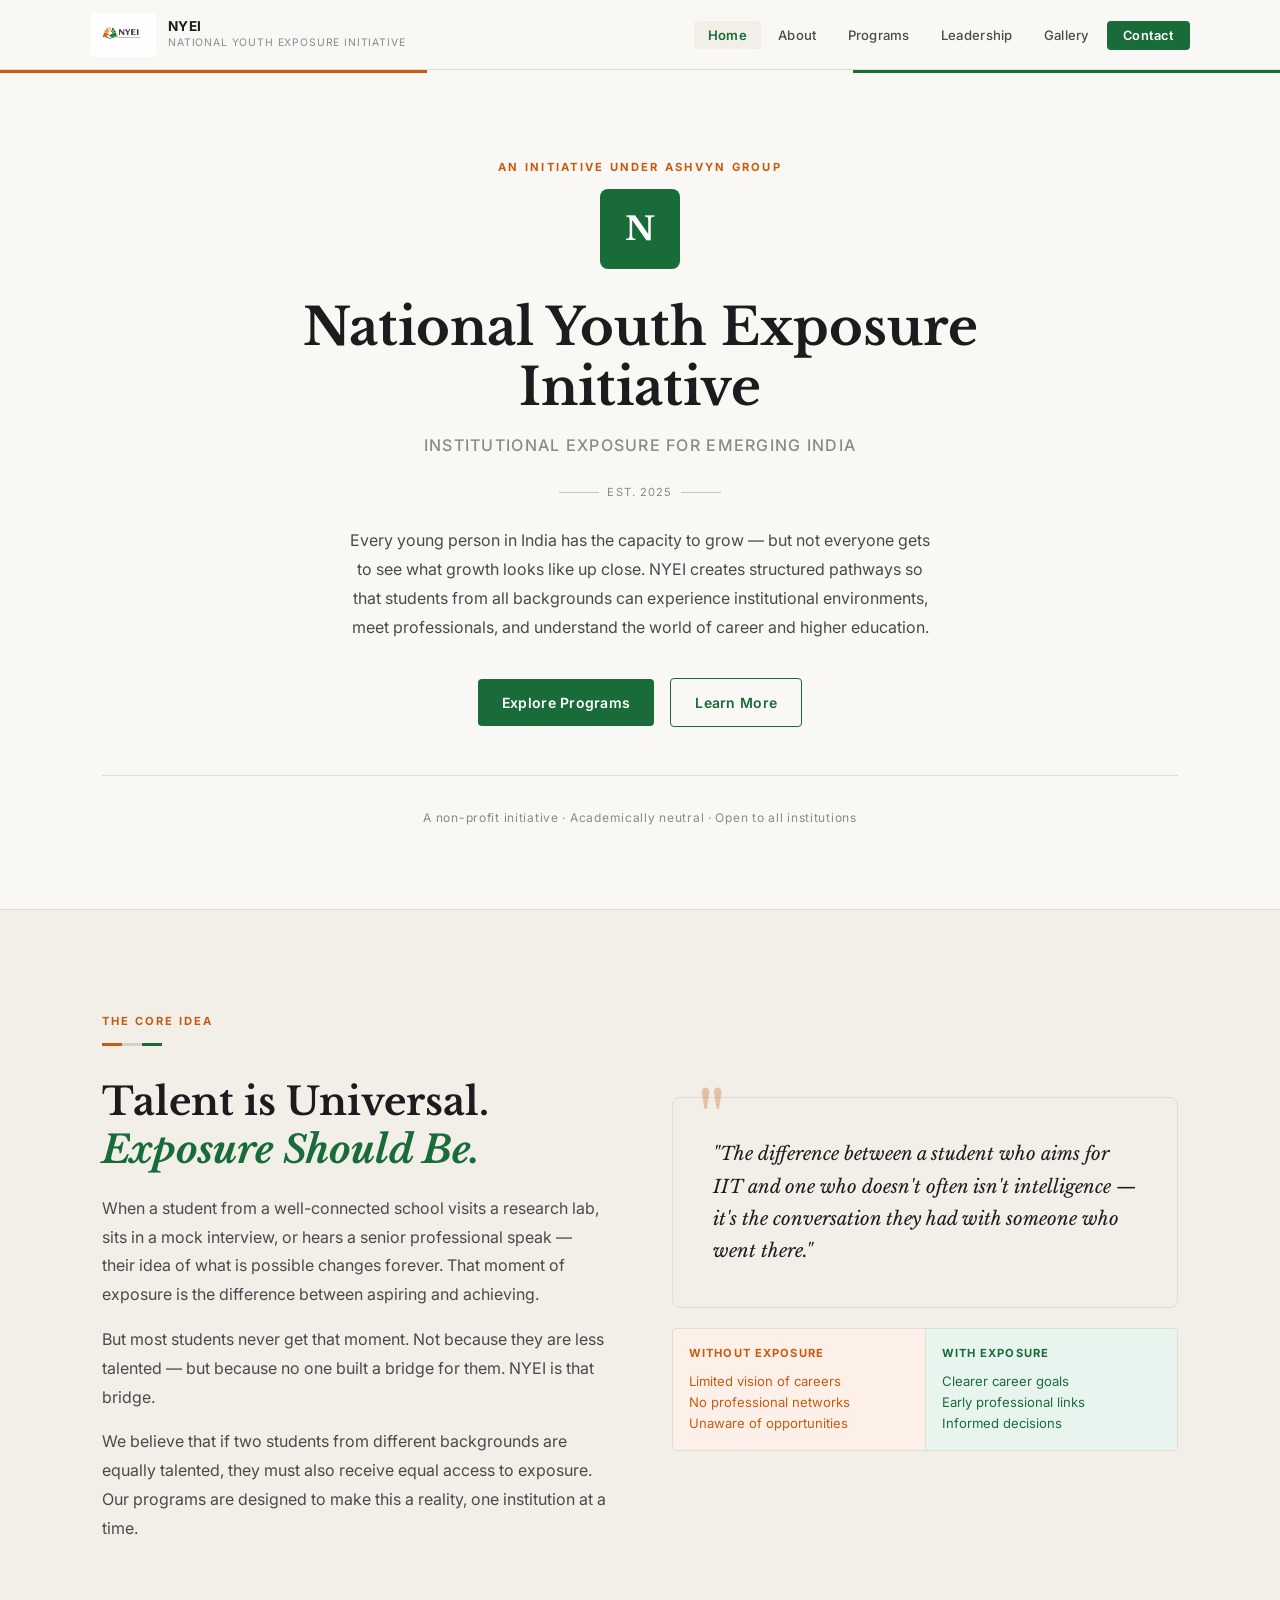
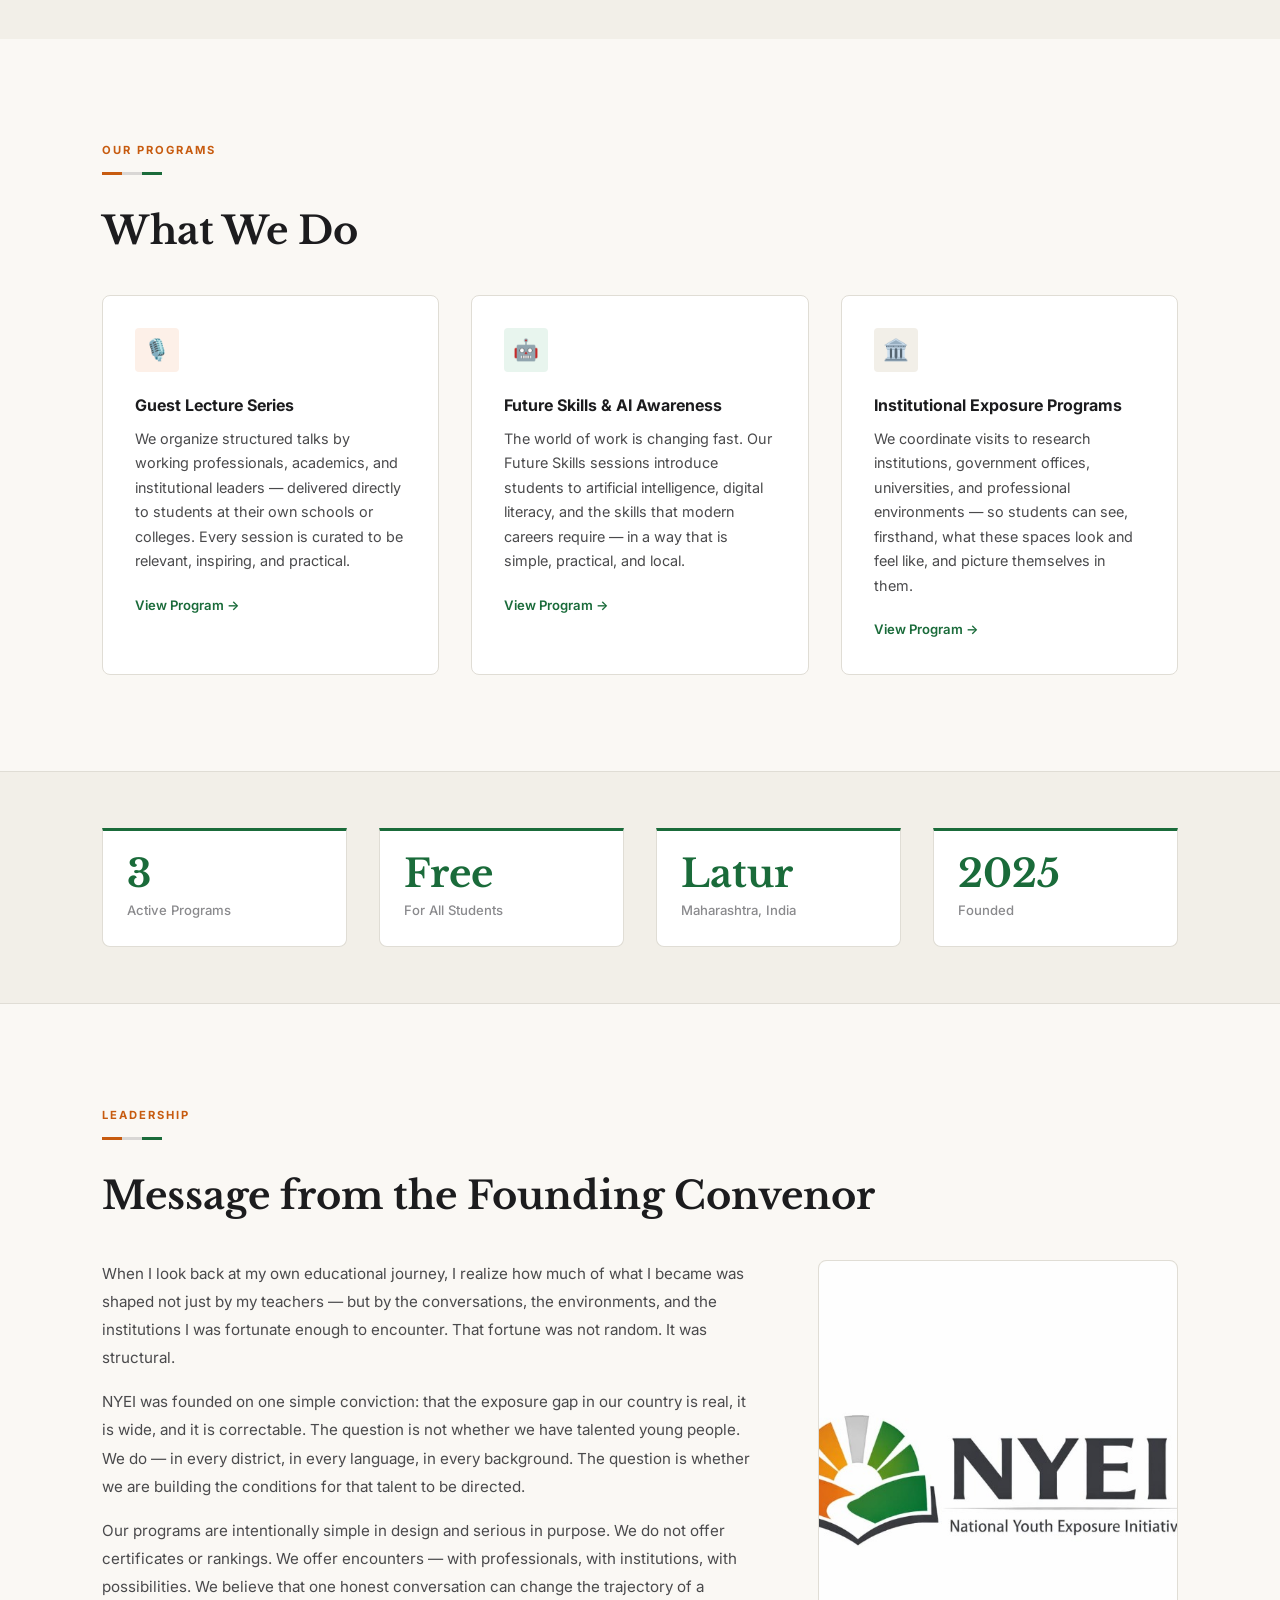
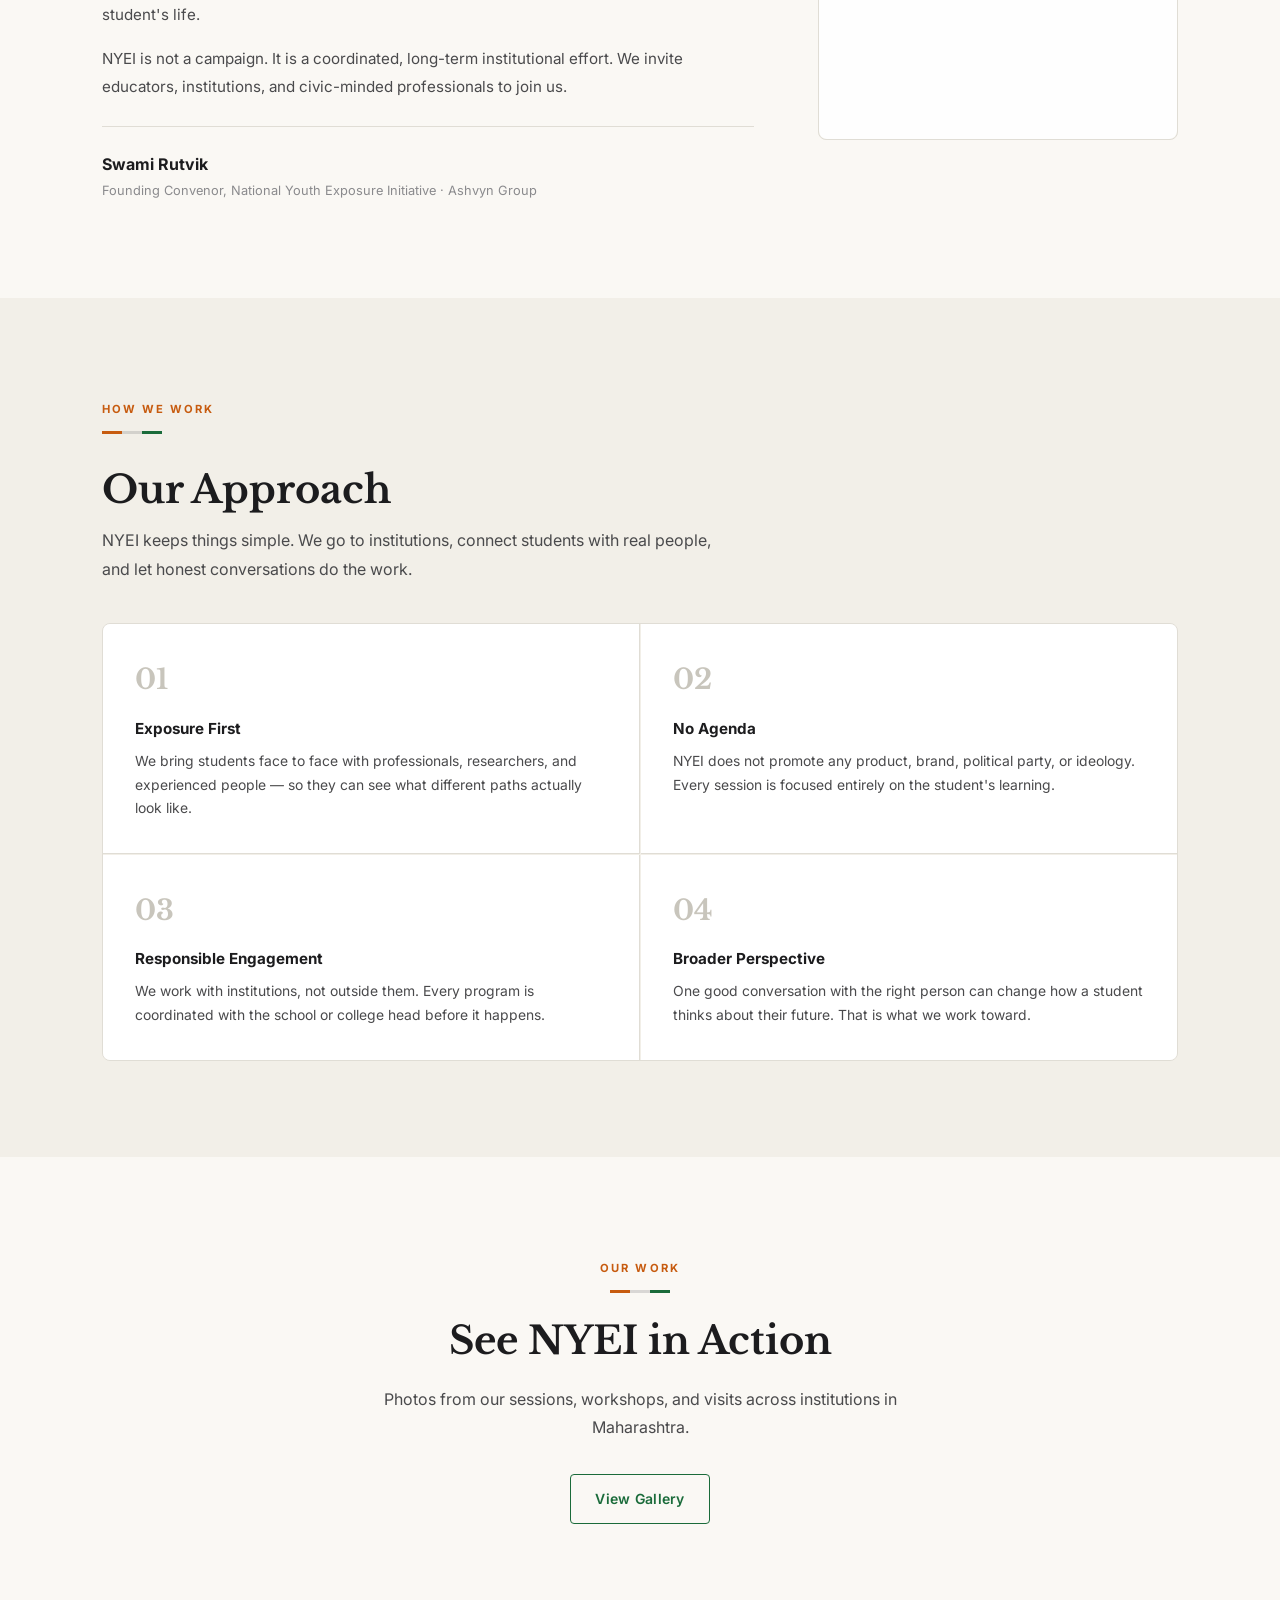
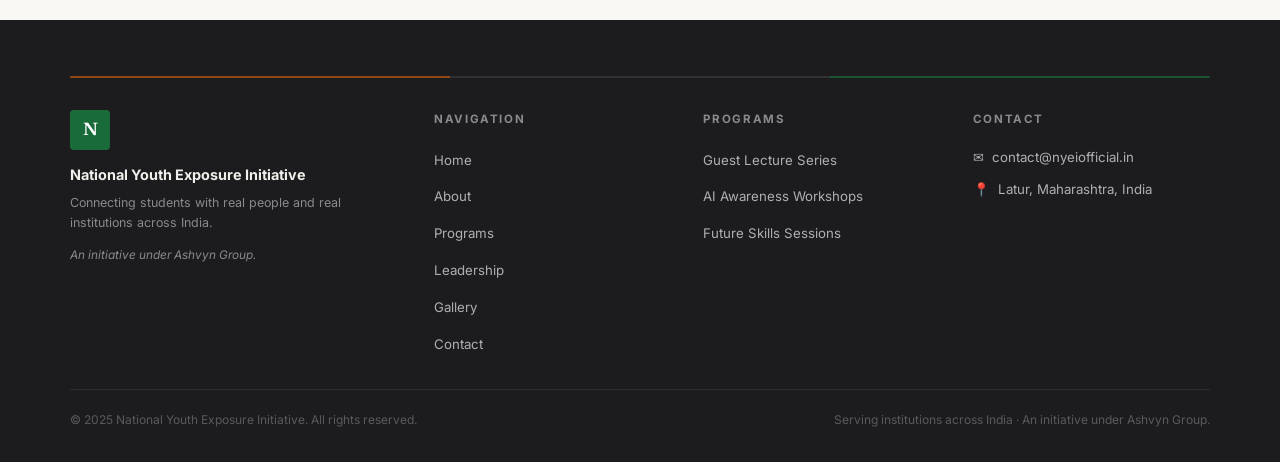
==== commit 5387f72c: "initial commit - nyei website" ====
--- a/index.html
+++ b/index.html
@@ -8,8 +8,8 @@
   <meta name="description"
     content="National Youth Exposure Initiative (NYEI) bridges the institutional exposure gap for young people across India through structured programs, guest lectures, and career awareness." />
   <link rel="stylesheet" href="css/styles.css" />
-  <link rel="icon"
-    href="data:image/svg+xml,<svg xmlns='http://www.w3.org/2000/svg' viewBox='0 0 32 32'><rect width='32' height='32' rx='6' fill='%231A6B3A'/><text x='16' y='22' text-anchor='middle' fill='white' font-family='serif' font-size='16' font-weight='bold'>N</text></svg>" />
+  <link rel="icon" type="image/jpeg" href="assets/images/nyei-logo.jpg" />
+  <link rel="apple-touch-icon" href="assets/images/nyei-logo.jpg" />
 </head>
 
 <body>
--- a/css/styles.css
+++ b/css/styles.css
@@ -9,34 +9,34 @@
 /* --- CSS Custom Properties --- */
 :root {
   /* Colors */
-  --bg-primary:       #FAF8F4;
-  --bg-secondary:     #F2EFE8;
-  --bg-card:          #FFFFFF;
-  --text-primary:     #1C1C1E;
-  --text-secondary:   #4A4A4C;
-  --text-muted:       #8A8A8D;
-  --accent-saffron:   #C75B0F;
-  --accent-saffron-lt:#E8854A;
-  --accent-green:     #1A6B3A;
-  --accent-green-lt:  #2E8B57;
-  --border-subtle:    #E0DDD5;
-  --border-medium:    #C8C5BC;
-  --white:            #FFFFFF;
+  --bg-primary: #FAF8F4;
+  --bg-secondary: #F2EFE8;
+  --bg-card: #FFFFFF;
+  --text-primary: #1C1C1E;
+  --text-secondary: #4A4A4C;
+  --text-muted: #8A8A8D;
+  --accent-saffron: #C75B0F;
+  --accent-saffron-lt: #E8854A;
+  --accent-green: #1A6B3A;
+  --accent-green-lt: #2E8B57;
+  --border-subtle: #E0DDD5;
+  --border-medium: #C8C5BC;
+  --white: #FFFFFF;
 
   /* Typography */
-  --font-body:    'Inter', -apple-system, BlinkMacSystemFont, sans-serif;
-  --font-serif:   'Libre Baskerville', Georgia, serif;
+  --font-body: 'Inter', -apple-system, BlinkMacSystemFont, sans-serif;
+  --font-serif: 'Libre Baskerville', Georgia, serif;
 
   /* Spacing */
-  --space-xs:  0.5rem;
-  --space-sm:  1rem;
-  --space-md:  2rem;
-  --space-lg:  3.5rem;
-  --space-xl:  6rem;
+  --space-xs: 0.5rem;
+  --space-sm: 1rem;
+  --space-md: 2rem;
+  --space-lg: 3.5rem;
+  --space-xl: 6rem;
 
   /* Layout */
   --max-width: 1140px;
-  --nav-h:     70px;
+  --nav-h: 70px;
   --radius-sm: 4px;
   --radius-md: 8px;
 
@@ -46,9 +46,18 @@
 }
 
 /* --- Reset & Base --- */
-*, *::before, *::after { box-sizing: border-box; margin: 0; padding: 0; }
-
-html { scroll-behavior: smooth; font-size: 16px; }
+*,
+*::before,
+*::after {
+  box-sizing: border-box;
+  margin: 0;
+  padding: 0;
+}
+
+html {
+  scroll-behavior: smooth;
+  font-size: 16px;
+}
 
 body {
   font-family: var(--font-body);
@@ -58,7 +67,11 @@
   -webkit-font-smoothing: antialiased;
 }
 
-img { max-width: 100%; height: auto; display: block; }
+img {
+  max-width: 100%;
+  height: auto;
+  display: block;
+}
 
 a {
   color: inherit;
@@ -66,7 +79,10 @@
   transition: color var(--trans-fast);
 }
 
-ul, ol { list-style: none; }
+ul,
+ol {
+  list-style: none;
+}
 
 /* --- Preloader --- */
 #preloader {
@@ -79,13 +95,19 @@
   z-index: 9999;
   transition: opacity 0.4s ease, visibility 0.4s ease;
 }
-#preloader.hidden { opacity: 0; visibility: hidden; }
+
+#preloader.hidden {
+  opacity: 0;
+  visibility: hidden;
+}
+
 .preloader-inner {
   display: flex;
   flex-direction: column;
   align-items: center;
   gap: 1rem;
 }
+
 .preloader-emblem {
   width: 48px;
   height: 48px;
@@ -94,6 +116,7 @@
   border-radius: 50%;
   animation: spin 0.8s linear infinite;
 }
+
 .preloader-text {
   font-size: 0.75rem;
   letter-spacing: 0.15em;
@@ -101,7 +124,12 @@
   text-transform: uppercase;
   font-weight: 500;
 }
-@keyframes spin { to { transform: rotate(360deg); } }
+
+@keyframes spin {
+  to {
+    transform: rotate(360deg);
+  }
+}
 
 /* --- Navigation --- */
 .nav {
@@ -113,6 +141,7 @@
   border-bottom: 1px solid var(--border-subtle);
   height: var(--nav-h);
 }
+
 .nav-inner {
   max-width: var(--max-width);
   margin: 0 auto;
@@ -122,11 +151,13 @@
   align-items: center;
   justify-content: space-between;
 }
+
 .nav-brand {
   display: flex;
   align-items: center;
   gap: 0.75rem;
 }
+
 .nav-logo-mark {
   width: 38px;
   height: 38px;
@@ -141,7 +172,12 @@
   font-family: var(--font-serif);
   flex-shrink: 0;
 }
-.nav-brand-text { display: flex; flex-direction: column; }
+
+.nav-brand-text {
+  display: flex;
+  flex-direction: column;
+}
+
 .nav-brand-name {
   font-size: 0.85rem;
   font-weight: 700;
@@ -149,17 +185,20 @@
   letter-spacing: 0.02em;
   line-height: 1.2;
 }
+
 .nav-brand-sub {
   font-size: 0.65rem;
   color: var(--text-muted);
   letter-spacing: 0.08em;
   text-transform: uppercase;
 }
+
 .nav-links {
   display: flex;
   align-items: center;
   gap: 0.25rem;
 }
+
 .nav-link {
   padding: 0.4rem 0.85rem;
   font-size: 0.82rem;
@@ -169,11 +208,18 @@
   letter-spacing: 0.02em;
   transition: background var(--trans-fast), color var(--trans-fast);
 }
-.nav-link:hover, .nav-link.active {
+
+.nav-link:hover,
+.nav-link.active {
   color: var(--text-primary);
   background: var(--bg-secondary);
 }
-.nav-link.active { color: var(--accent-green); font-weight: 600; }
+
+.nav-link.active {
+  color: var(--accent-green);
+  font-weight: 600;
+}
+
 .nav-cta {
   padding: 0.45rem 1rem;
   background: var(--accent-green);
@@ -183,7 +229,11 @@
   font-weight: 600;
   transition: background var(--trans-fast) !important;
 }
-.nav-cta:hover { background: var(--accent-green-lt) !important; }
+
+.nav-cta:hover {
+  background: var(--accent-green-lt) !important;
+}
+
 .nav-mobile-toggle {
   display: none;
   flex-direction: column;
@@ -191,6 +241,7 @@
   cursor: pointer;
   padding: 4px;
 }
+
 .nav-mobile-toggle span {
   width: 22px;
   height: 2px;
@@ -205,10 +256,12 @@
   border-bottom: 1px solid var(--border-subtle);
   padding: 3.5rem var(--space-md) 3rem;
 }
+
 .page-banner-inner {
   max-width: var(--max-width);
   margin: 0 auto;
 }
+
 .breadcrumb {
   display: flex;
   align-items: center;
@@ -217,8 +270,15 @@
   color: var(--text-muted);
   margin-bottom: 1rem;
 }
-.breadcrumb a:hover { color: var(--accent-green); }
-.breadcrumb-sep { opacity: 0.5; }
+
+.breadcrumb a:hover {
+  color: var(--accent-green);
+}
+
+.breadcrumb-sep {
+  opacity: 0.5;
+}
+
 .page-banner-title {
   font-family: var(--font-serif);
   font-size: clamp(1.8rem, 3.5vw, 2.5rem);
@@ -227,6 +287,7 @@
   line-height: 1.25;
   margin-bottom: 0.75rem;
 }
+
 .page-banner-sub {
   font-size: 1rem;
   color: var(--text-secondary);
@@ -241,9 +302,17 @@
 }
 
 /* --- Sections --- */
-.section { padding: var(--space-xl) var(--space-md); }
-.section-sm { padding: var(--space-lg) var(--space-md); }
-.section-alt { background: var(--bg-secondary); }
+.section {
+  padding: var(--space-xl) var(--space-md);
+}
+
+.section-sm {
+  padding: var(--space-lg) var(--space-md);
+}
+
+.section-alt {
+  background: var(--bg-secondary);
+}
 
 .section-eyebrow {
   display: inline-block;
@@ -254,6 +323,7 @@
   color: var(--accent-saffron);
   margin-bottom: 0.75rem;
 }
+
 .section-title {
   font-family: var(--font-serif);
   font-size: clamp(1.6rem, 3vw, 2.4rem);
@@ -262,17 +332,22 @@
   color: var(--text-primary);
   margin-bottom: 1.25rem;
 }
+
 .section-title em {
   font-style: italic;
   color: var(--accent-green);
 }
+
 .section-body {
   font-size: 1rem;
   color: var(--text-secondary);
   max-width: 620px;
   line-height: 1.8;
 }
-.section-body p + p { margin-top: 1rem; }
+
+.section-body p+p {
+  margin-top: 1rem;
+}
 
 /* --- Tricolor Divider --- */
 .tricolor-bar {
@@ -282,9 +357,22 @@
   gap: 0;
   margin-bottom: 2rem;
 }
-.tricolor-bar span:nth-child(1) { flex: 1; background: var(--accent-saffron); }
-.tricolor-bar span:nth-child(2) { flex: 1; background: var(--text-muted); opacity: 0.3; }
-.tricolor-bar span:nth-child(3) { flex: 1; background: var(--accent-green); }
+
+.tricolor-bar span:nth-child(1) {
+  flex: 1;
+  background: var(--accent-saffron);
+}
+
+.tricolor-bar span:nth-child(2) {
+  flex: 1;
+  background: var(--text-muted);
+  opacity: 0.3;
+}
+
+.tricolor-bar span:nth-child(3) {
+  flex: 1;
+  background: var(--accent-green);
+}
 
 /* --- Cards --- */
 .card {
@@ -294,7 +382,12 @@
   padding: var(--space-md);
   transition: box-shadow var(--trans-base), border-color var(--trans-base);
 }
-.card:hover { box-shadow: 0 4px 20px rgba(0,0,0,0.07); border-color: var(--border-medium); }
+
+.card:hover {
+  box-shadow: 0 4px 20px rgba(0, 0, 0, 0.07);
+  border-color: var(--border-medium);
+}
+
 .card-icon {
   width: 44px;
   height: 44px;
@@ -305,15 +398,29 @@
   margin-bottom: 1.25rem;
   font-size: 1.3rem;
 }
-.card-icon-saffron { background: #FDF0E8; color: var(--accent-saffron); }
-.card-icon-green   { background: #E8F5EE; color: var(--accent-green); }
-.card-icon-neutral { background: var(--bg-secondary); color: var(--text-secondary); }
+
+.card-icon-saffron {
+  background: #FDF0E8;
+  color: var(--accent-saffron);
+}
+
+.card-icon-green {
+  background: #E8F5EE;
+  color: var(--accent-green);
+}
+
+.card-icon-neutral {
+  background: var(--bg-secondary);
+  color: var(--text-secondary);
+}
+
 .card-title {
   font-size: 1rem;
   font-weight: 700;
   color: var(--text-primary);
   margin-bottom: 0.5rem;
 }
+
 .card-text {
   font-size: 0.9rem;
   color: var(--text-secondary);
@@ -321,9 +428,23 @@
 }
 
 /* --- Grid Layouts --- */
-.grid-2 { display: grid; grid-template-columns: 1fr 1fr; gap: var(--space-md); }
-.grid-3 { display: grid; grid-template-columns: repeat(3, 1fr); gap: var(--space-md); }
-.grid-4 { display: grid; grid-template-columns: repeat(4, 1fr); gap: var(--space-md); }
+.grid-2 {
+  display: grid;
+  grid-template-columns: 1fr 1fr;
+  gap: var(--space-md);
+}
+
+.grid-3 {
+  display: grid;
+  grid-template-columns: repeat(3, 1fr);
+  gap: var(--space-md);
+}
+
+.grid-4 {
+  display: grid;
+  grid-template-columns: repeat(4, 1fr);
+  gap: var(--space-md);
+}
 
 /* --- Buttons --- */
 .btn {
@@ -340,18 +461,31 @@
   font-family: var(--font-body);
   letter-spacing: 0.02em;
 }
+
 .btn-primary {
   background: var(--accent-green);
   color: var(--white);
 }
-.btn-primary:hover { background: var(--accent-green-lt); }
+
+.btn-primary:hover {
+  background: var(--accent-green-lt);
+}
+
 .btn-outline {
   background: transparent;
   color: var(--accent-green);
   border: 1.5px solid var(--accent-green);
 }
-.btn-outline:hover { background: var(--accent-green); color: var(--white); }
-.btn-sm { padding: 0.55rem 1.1rem; font-size: 0.8rem; }
+
+.btn-outline:hover {
+  background: var(--accent-green);
+  color: var(--white);
+}
+
+.btn-sm {
+  padding: 0.55rem 1.1rem;
+  font-size: 0.8rem;
+}
 
 /* --- Tag / Badge --- */
 .tag {
@@ -363,9 +497,21 @@
   text-transform: uppercase;
   border-radius: 2px;
 }
-.tag-saffron { background: #FDF0E8; color: var(--accent-saffron); }
-.tag-green   { background: #E8F5EE; color: var(--accent-green); }
-.tag-neutral { background: var(--bg-secondary); color: var(--text-muted); }
+
+.tag-saffron {
+  background: #FDF0E8;
+  color: var(--accent-saffron);
+}
+
+.tag-green {
+  background: #E8F5EE;
+  color: var(--accent-green);
+}
+
+.tag-neutral {
+  background: var(--bg-secondary);
+  color: var(--text-muted);
+}
 
 /* --- Quote Block --- */
 .pull-quote {
@@ -375,6 +521,7 @@
   background: #FDF5EE;
   border-radius: 0 var(--radius-sm) var(--radius-sm) 0;
 }
+
 .pull-quote p {
   font-family: var(--font-serif);
   font-size: 1.05rem;
@@ -382,6 +529,7 @@
   color: var(--text-primary);
   line-height: 1.75;
 }
+
 .pull-quote cite {
   display: block;
   margin-top: 0.5rem;
@@ -399,6 +547,7 @@
   background: var(--bg-card);
   border-radius: 0 0 var(--radius-md) var(--radius-md);
 }
+
 .stat-number {
   font-family: var(--font-serif);
   font-size: 2.4rem;
@@ -406,6 +555,7 @@
   color: var(--accent-green);
   line-height: 1;
 }
+
 .stat-label {
   font-size: 0.82rem;
   color: var(--text-muted);
@@ -417,6 +567,7 @@
 .accordion-item {
   border-bottom: 1px solid var(--border-subtle);
 }
+
 .accordion-trigger {
   width: 100%;
   display: flex;
@@ -433,6 +584,7 @@
   text-align: left;
   gap: 1rem;
 }
+
 .accordion-trigger .acc-icon {
   width: 22px;
   height: 22px;
@@ -446,12 +598,14 @@
   transition: var(--trans-base);
   color: var(--text-muted);
 }
+
 .accordion-trigger[aria-expanded="true"] .acc-icon {
   background: var(--accent-green);
   border-color: var(--accent-green);
   color: white;
   transform: rotate(45deg);
 }
+
 .accordion-body {
   display: none;
   padding: 0 0 1.25rem;
@@ -459,10 +613,16 @@
   color: var(--text-secondary);
   line-height: 1.75;
 }
-.accordion-body.open { display: block; }
+
+.accordion-body.open {
+  display: block;
+}
 
 /* --- Form Elements --- */
-.form-group { margin-bottom: 1.25rem; }
+.form-group {
+  margin-bottom: 1.25rem;
+}
+
 .form-label {
   display: block;
   font-size: 0.82rem;
@@ -471,6 +631,7 @@
   margin-bottom: 0.4rem;
   letter-spacing: 0.02em;
 }
+
 .form-control {
   width: 100%;
   padding: 0.7rem 1rem;
@@ -483,9 +644,20 @@
   transition: border-color var(--trans-fast);
   outline: none;
 }
-.form-control:focus { border-color: var(--accent-green); }
-textarea.form-control { resize: vertical; min-height: 120px; }
-select.form-control { appearance: none; cursor: pointer; }
+
+.form-control:focus {
+  border-color: var(--accent-green);
+}
+
+textarea.form-control {
+  resize: vertical;
+  min-height: 120px;
+}
+
+select.form-control {
+  appearance: none;
+  cursor: pointer;
+}
 
 /* --- Footer --- */
 footer {
@@ -493,17 +665,20 @@
   color: #D1D1D3;
   padding: var(--space-lg) var(--space-md) var(--space-md);
 }
+
 .footer-inner {
   max-width: var(--max-width);
   margin: 0 auto;
 }
+
 .footer-top {
   display: grid;
   grid-template-columns: 1.4fr 1fr 1fr 1fr;
   gap: var(--space-md);
   padding-bottom: var(--space-md);
-  border-bottom: 1px solid rgba(255,255,255,0.08);
-}
+  border-bottom: 1px solid rgba(255, 255, 255, 0.08);
+}
+
 .footer-brand-mark {
   width: 40px;
   height: 40px;
@@ -518,6 +693,7 @@
   font-size: 1rem;
   margin-bottom: 1rem;
 }
+
 .footer-brand-name {
   font-size: 0.9rem;
   font-weight: 700;
@@ -525,12 +701,14 @@
   margin-bottom: 0.3rem;
   line-height: 1.3;
 }
+
 .footer-brand-desc {
   font-size: 0.78rem;
   color: #8A8A8D;
   line-height: 1.65;
   margin-top: 0.5rem;
 }
+
 .footer-col-title {
   font-size: 0.72rem;
   font-weight: 700;
@@ -539,17 +717,23 @@
   color: #8A8A8D;
   margin-bottom: 1rem;
 }
+
 .footer-links {
   display: flex;
   flex-direction: column;
   gap: 0.6rem;
 }
+
 .footer-link {
   font-size: 0.83rem;
   color: #B0B0B3;
   transition: color var(--trans-fast);
 }
-.footer-link:hover { color: #F0EFEC; }
+
+.footer-link:hover {
+  color: #F0EFEC;
+}
+
 .footer-contact-item {
   display: flex;
   align-items: flex-start;
@@ -558,7 +742,11 @@
   color: #B0B0B3;
   margin-bottom: 0.6rem;
 }
-.footer-contact-item span { flex-shrink: 0; }
+
+.footer-contact-item span {
+  flex-shrink: 0;
+}
+
 .footer-bottom {
   display: flex;
   align-items: center;
@@ -567,15 +755,18 @@
   flex-wrap: wrap;
   gap: 0.5rem;
 }
+
 .footer-bottom-left {
   font-size: 0.75rem;
   color: #5A5A5D;
 }
+
 .footer-bottom-right {
   font-size: 0.75rem;
   color: #5A5A5D;
   text-align: right;
 }
+
 .footer-tricolor {
   display: flex;
   height: 2px;
@@ -584,9 +775,24 @@
   border-radius: 2px;
   overflow: hidden;
 }
-.footer-tricolor span:nth-child(1) { flex: 1; background: var(--accent-saffron); opacity: 0.7; }
-.footer-tricolor span:nth-child(2) { flex: 1; background: #888; opacity: 0.2; }
-.footer-tricolor span:nth-child(3) { flex: 1; background: var(--accent-green); opacity: 0.7; }
+
+.footer-tricolor span:nth-child(1) {
+  flex: 1;
+  background: var(--accent-saffron);
+  opacity: 0.7;
+}
+
+.footer-tricolor span:nth-child(2) {
+  flex: 1;
+  background: #888;
+  opacity: 0.2;
+}
+
+.footer-tricolor span:nth-child(3) {
+  flex: 1;
+  background: var(--accent-green);
+  opacity: 0.7;
+}
 
 /* --- Hero (Home) --- */
 .hero {
@@ -597,13 +803,17 @@
   position: relative;
   overflow: hidden;
 }
+
 .hero::before {
   content: '';
   position: absolute;
-  top: 0; left: 0; right: 0;
+  top: 0;
+  left: 0;
+  right: 0;
   height: 3px;
   background: linear-gradient(90deg, var(--accent-saffron) 33.33%, transparent 33.33% 66.66%, var(--accent-green) 66.66%);
 }
+
 .hero-emblem {
   width: 80px;
   height: 80px;
@@ -618,6 +828,7 @@
   font-size: 2rem;
   font-weight: 700;
 }
+
 .hero-eyebrow {
   font-size: 0.7rem;
   font-weight: 700;
@@ -626,6 +837,7 @@
   color: var(--accent-saffron);
   margin-bottom: 0.75rem;
 }
+
 .hero-title {
   font-family: var(--font-serif);
   font-size: clamp(2rem, 4.5vw, 3.2rem);
@@ -637,6 +849,7 @@
   margin-left: auto;
   margin-right: auto;
 }
+
 .hero-subtitle {
   font-size: 1rem;
   font-weight: 500;
@@ -645,6 +858,7 @@
   text-transform: uppercase;
   margin-bottom: 1.5rem;
 }
+
 .hero-divider {
   display: flex;
   align-items: center;
@@ -652,7 +866,13 @@
   gap: 0.5rem;
   margin-bottom: 1.5rem;
 }
-.hero-divider-line { height: 1px; width: 40px; background: var(--border-medium); }
+
+.hero-divider-line {
+  height: 1px;
+  width: 40px;
+  background: var(--border-medium);
+}
+
 .hero-body {
   font-size: 1rem;
   color: var(--text-secondary);
@@ -660,6 +880,7 @@
   margin: 0 auto 2.25rem;
   line-height: 1.8;
 }
+
 .hero-actions {
   display: flex;
   align-items: center;
@@ -667,6 +888,7 @@
   gap: 1rem;
   flex-wrap: wrap;
 }
+
 .hero-note {
   margin-top: 3rem;
   padding-top: 2rem;
@@ -683,6 +905,7 @@
   gap: 4rem;
   align-items: center;
 }
+
 .exposure-visual {
   background: var(--bg-secondary);
   border: 1px solid var(--border-subtle);
@@ -690,6 +913,7 @@
   padding: 2.5rem;
   position: relative;
 }
+
 .exposure-visual::before {
   content: '"';
   position: absolute;
@@ -701,6 +925,7 @@
   line-height: 1;
   opacity: 0.3;
 }
+
 .exposure-visual p {
   font-family: var(--font-serif);
   font-size: 1.15rem;
@@ -710,6 +935,7 @@
   position: relative;
   z-index: 1;
 }
+
 .compare-row {
   display: flex;
   align-items: stretch;
@@ -719,12 +945,14 @@
   overflow: hidden;
   margin-top: 1.5rem;
 }
+
 .compare-col {
   flex: 1;
   padding: 1rem;
   font-size: 0.82rem;
   line-height: 1.6;
 }
+
 .compare-col strong {
   display: block;
   font-size: 0.7rem;
@@ -733,23 +961,32 @@
   text-transform: uppercase;
   margin-bottom: 0.5rem;
 }
+
 .compare-col:first-child {
   background: #FDF0E8;
   color: var(--accent-saffron);
   border-right: 1px solid var(--border-subtle);
 }
-.compare-col:first-child strong { color: var(--accent-saffron); }
+
+.compare-col:first-child strong {
+  color: var(--accent-saffron);
+}
+
 .compare-col:last-child {
   background: #E8F5EE;
   color: var(--accent-green);
 }
-.compare-col:last-child strong { color: var(--accent-green); }
+
+.compare-col:last-child strong {
+  color: var(--accent-green);
+}
 
 /* --- Programs Grid --- */
 .program-card {
   display: flex;
   flex-direction: column;
 }
+
 .program-card-header {
   padding: 1.5rem;
   background: var(--bg-secondary);
@@ -757,6 +994,7 @@
   border: 1px solid var(--border-subtle);
   border-bottom: none;
 }
+
 .program-card-body {
   flex: 1;
   padding: 1.5rem;
@@ -765,6 +1003,7 @@
   border-top: none;
   border-radius: 0 0 var(--radius-md) var(--radius-md);
 }
+
 .program-card-num {
   font-family: var(--font-serif);
   font-size: 2rem;
@@ -772,12 +1011,14 @@
   color: var(--border-medium);
   margin-bottom: 0.75rem;
 }
+
 .program-card-title {
   font-size: 1rem;
   font-weight: 700;
   color: var(--text-primary);
   margin-bottom: 0.25rem;
 }
+
 .program-card-cat {
   font-size: 0.72rem;
   font-weight: 600;
@@ -785,6 +1026,7 @@
   text-transform: uppercase;
   color: var(--accent-saffron);
 }
+
 .program-feature {
   display: flex;
   align-items: flex-start;
@@ -794,7 +1036,11 @@
   padding: 0.4rem 0;
   border-bottom: 1px solid var(--bg-secondary);
 }
-.program-feature:last-child { border-bottom: none; }
+
+.program-feature:last-child {
+  border-bottom: none;
+}
+
 .program-feature-dot {
   width: 5px;
   height: 5px;
@@ -811,6 +1057,7 @@
   border-radius: var(--radius-md);
   overflow: hidden;
 }
+
 .leader-card-header {
   background: var(--bg-secondary);
   padding: 2rem;
@@ -818,6 +1065,7 @@
   align-items: center;
   gap: 1.25rem;
 }
+
 .leader-avatar {
   width: 72px;
   height: 72px;
@@ -834,23 +1082,30 @@
   font-weight: 700;
   color: var(--accent-green);
 }
+
 .leader-name {
   font-size: 1rem;
   font-weight: 700;
   color: var(--text-primary);
   margin-bottom: 0.2rem;
 }
+
 .leader-designation {
   font-size: 0.8rem;
   color: var(--accent-saffron);
   font-weight: 600;
 }
+
 .leader-org {
   font-size: 0.76rem;
   color: var(--text-muted);
   margin-top: 0.15rem;
 }
-.leader-card-body { padding: 1.5rem 2rem; }
+
+.leader-card-body {
+  padding: 1.5rem 2rem;
+}
+
 .leader-bio {
   font-size: 0.88rem;
   color: var(--text-secondary);
@@ -864,27 +1119,35 @@
   gap: 4rem;
   align-items: flex-start;
 }
+
 .founder-message {
   font-size: 0.95rem;
   color: var(--text-secondary);
   line-height: 1.85;
 }
-.founder-message p + p { margin-top: 1rem; }
+
+.founder-message p+p {
+  margin-top: 1rem;
+}
+
 .founder-signature {
   margin-top: 1.5rem;
   padding-top: 1.5rem;
   border-top: 1px solid var(--border-subtle);
 }
+
 .founder-sig-name {
   font-size: 1rem;
   font-weight: 700;
   color: var(--text-primary);
 }
+
 .founder-sig-role {
   font-size: 0.8rem;
   color: var(--text-muted);
   margin-top: 0.15rem;
 }
+
 .founder-portrait {
   background: var(--bg-secondary);
   border: 1px solid var(--border-subtle);
@@ -901,12 +1164,14 @@
   position: relative;
   overflow: hidden;
 }
+
 .founder-portrait img {
   width: 100%;
   height: 100%;
   object-fit: cover;
   object-position: top center;
 }
+
 .founder-portrait-placeholder {
   font-size: 3rem;
   line-height: 1;
@@ -921,13 +1186,25 @@
   border-radius: var(--radius-md);
   overflow: hidden;
 }
+
 .philosophy-item {
   background: var(--bg-card);
   padding: 2rem;
 }
-.philosophy-item:nth-child(1) { border-right: 1px solid var(--border-subtle); border-bottom: 1px solid var(--border-subtle); }
-.philosophy-item:nth-child(2) { border-bottom: 1px solid var(--border-subtle); }
-.philosophy-item:nth-child(3) { border-right: 1px solid var(--border-subtle); }
+
+.philosophy-item:nth-child(1) {
+  border-right: 1px solid var(--border-subtle);
+  border-bottom: 1px solid var(--border-subtle);
+}
+
+.philosophy-item:nth-child(2) {
+  border-bottom: 1px solid var(--border-subtle);
+}
+
+.philosophy-item:nth-child(3) {
+  border-right: 1px solid var(--border-subtle);
+}
+
 .philosophy-num {
   font-family: var(--font-serif);
   font-size: 1.75rem;
@@ -935,12 +1212,14 @@
   color: var(--border-medium);
   margin-bottom: 0.75rem;
 }
+
 .philosophy-title {
   font-size: 0.95rem;
   font-weight: 700;
   color: var(--text-primary);
   margin-bottom: 0.5rem;
 }
+
 .philosophy-text {
   font-size: 0.87rem;
   color: var(--text-secondary);
@@ -953,6 +1232,7 @@
   grid-template-columns: repeat(3, 1fr);
   gap: 1.25rem;
 }
+
 .doc-item {
   background: var(--bg-card);
   border: 1px solid var(--border-subtle);
@@ -964,7 +1244,12 @@
   transition: box-shadow var(--trans-base), border-color var(--trans-base);
   cursor: pointer;
 }
-.doc-item:hover { box-shadow: 0 4px 20px rgba(0,0,0,0.07); border-color: var(--border-medium); }
+
+.doc-item:hover {
+  box-shadow: 0 4px 20px rgba(0, 0, 0, 0.07);
+  border-color: var(--border-medium);
+}
+
 .doc-icon {
   width: 40px;
   height: 40px;
@@ -975,16 +1260,19 @@
   justify-content: center;
   font-size: 1.1rem;
 }
+
 .doc-title {
   font-size: 0.9rem;
   font-weight: 700;
   color: var(--text-primary);
   line-height: 1.35;
 }
+
 .doc-meta {
   font-size: 0.75rem;
   color: var(--text-muted);
 }
+
 .doc-download-link {
   font-size: 0.78rem;
   color: var(--accent-green);
@@ -1003,6 +1291,7 @@
   background: var(--bg-card);
   margin-bottom: 1rem;
 }
+
 .contact-info-icon {
   width: 40px;
   height: 40px;
@@ -1014,6 +1303,7 @@
   flex-shrink: 0;
   font-size: 1rem;
 }
+
 .contact-info-label {
   font-size: 0.72rem;
   font-weight: 700;
@@ -1022,6 +1312,7 @@
   color: var(--text-muted);
   margin-bottom: 0.25rem;
 }
+
 .contact-info-value {
   font-size: 0.9rem;
   color: var(--text-primary);
@@ -1038,31 +1329,302 @@
   color: var(--accent-green-lt);
   line-height: 1.65;
 }
-.info-box strong { color: var(--accent-green); }
+
+.info-box strong {
+  color: var(--accent-green);
+}
 
 /* --- Responsive --- */
+
+/* Tablet (≤ 900px) */
 @media (max-width: 900px) {
-  .grid-3 { grid-template-columns: 1fr 1fr; }
-  .grid-4 { grid-template-columns: 1fr 1fr; }
-  .footer-top { grid-template-columns: 1fr 1fr; }
-  .exposure-section { grid-template-columns: 1fr; gap: 2rem; }
-  .founder-section { grid-template-columns: 1fr; }
-  .founder-portrait { aspect-ratio: 4/3; }
-}
+  .grid-3 {
+    grid-template-columns: 1fr 1fr;
+  }
+
+  .grid-4 {
+    grid-template-columns: 1fr 1fr;
+  }
+
+  .footer-top {
+    grid-template-columns: 1fr 1fr;
+  }
+
+  .exposure-section {
+    grid-template-columns: 1fr;
+    gap: 2rem;
+  }
+
+  .founder-section {
+    grid-template-columns: 1fr;
+  }
+
+  .founder-portrait {
+    aspect-ratio: 4/3;
+    max-width: 400px;
+  }
+
+  .philosophy-grid {
+    grid-template-columns: 1fr 1fr;
+  }
+}
+
+/* Large Mobile / Small Tablet (≤ 680px) */
 @media (max-width: 680px) {
-  :root { --space-xl: 4rem; --space-lg: 2.5rem; }
-  .grid-2 { grid-template-columns: 1fr; }
-  .grid-3 { grid-template-columns: 1fr; }
-  .grid-4 { grid-template-columns: 1fr 1fr; }
-  .footer-top { grid-template-columns: 1fr; }
-  .doc-grid { grid-template-columns: 1fr 1fr; }
-  .philosophy-grid { grid-template-columns: 1fr; }
-  .philosophy-item { border-right: none !important; }
-  .nav-links { display: none; flex-direction: column; position: absolute; top: var(--nav-h); left: 0; right: 0; background: var(--bg-primary); border-bottom: 1px solid var(--border-subtle); padding: 1rem; gap: 0.25rem; }
-  .nav-links.open { display: flex; }
-  .nav-mobile-toggle { display: flex; }
-}
-@media (max-width: 420px) {
-  .doc-grid { grid-template-columns: 1fr; }
-  .hero-title { font-size: 1.75rem; }
-}
+  :root {
+    --space-xl: 3.5rem;
+    --space-lg: 2.25rem;
+  }
+
+  /* Grids */
+  .grid-2 {
+    grid-template-columns: 1fr;
+  }
+
+  .grid-3 {
+    grid-template-columns: 1fr;
+  }
+
+  .grid-4 {
+    grid-template-columns: 1fr 1fr;
+  }
+
+  .doc-grid {
+    grid-template-columns: 1fr 1fr;
+  }
+
+  .philosophy-grid {
+    grid-template-columns: 1fr;
+  }
+
+  .philosophy-item {
+    border-right: none !important;
+  }
+
+  /* Footer */
+  .footer-top {
+    grid-template-columns: 1fr 1fr;
+  }
+
+  .footer-bottom {
+    flex-direction: column;
+    align-items: flex-start;
+    gap: 0.4rem;
+  }
+
+  .footer-bottom-right {
+    text-align: left;
+  }
+
+  /* Page Banner */
+  .page-banner {
+    padding: 2.25rem 1.25rem 2rem;
+  }
+
+  .page-banner-title {
+    font-size: 1.75rem;
+  }
+
+  .page-banner-sub {
+    font-size: 0.9rem;
+  }
+
+  /* Sections */
+  .section {
+    padding: var(--space-xl) 1.25rem;
+  }
+
+  .container {
+    padding: 0 1.25rem;
+  }
+
+  /* Mobile Navigation */
+  .nav-inner {
+    padding: 0 1.25rem;
+  }
+
+  .nav-links {
+    display: none;
+    flex-direction: column;
+    position: absolute;
+    top: var(--nav-h);
+    left: 0;
+    right: 0;
+    z-index: 99;
+    background: var(--bg-primary);
+    border-bottom: 1px solid var(--border-subtle);
+    box-shadow: 0 4px 16px rgba(0, 0, 0, 0.06);
+    padding: 0.75rem 1.25rem 1.25rem;
+    gap: 0.15rem;
+  }
+
+  .nav-links.open {
+    display: flex;
+  }
+
+  .nav-link {
+    padding: 0.65rem 0.75rem;
+    font-size: 0.9rem;
+    border-radius: var(--radius-sm);
+    min-height: 44px;
+    display: flex;
+    align-items: center;
+  }
+
+  .nav-cta {
+    margin-top: 0.35rem;
+    text-align: center;
+    justify-content: center;
+    min-height: 44px;
+  }
+
+  .nav-mobile-toggle {
+    display: flex;
+    min-width: 44px;
+    min-height: 44px;
+    align-items: center;
+    justify-content: center;
+    padding: 0;
+  }
+
+  /* Hero */
+  .hero {
+    padding: 3.5rem 1.25rem 3rem;
+  }
+
+  .hero-actions {
+    flex-direction: column;
+    align-items: stretch;
+    gap: 0.75rem;
+  }
+
+  .hero-actions .btn {
+    justify-content: center;
+  }
+
+  /* Buttons */
+  .btn {
+    min-height: 44px;
+  }
+
+  /* Founder portrait stacks to sensible size */
+  .founder-portrait {
+    aspect-ratio: 16/9;
+    max-width: 100%;
+  }
+
+  .leader-card-header {
+    padding: 1.25rem;
+    flex-wrap: wrap;
+  }
+
+  .leader-card-body {
+    padding: 1.25rem;
+  }
+}
+
+/* Mobile (≤ 480px) */
+@media (max-width: 480px) {
+  :root {
+    --space-xl: 2.75rem;
+    --space-lg: 2rem;
+  }
+
+  html {
+    font-size: 15px;
+  }
+
+  /* Grids collapse to 1 column */
+  .grid-4 {
+    grid-template-columns: 1fr;
+  }
+
+  .doc-grid {
+    grid-template-columns: 1fr;
+  }
+
+  .footer-top {
+    grid-template-columns: 1fr;
+  }
+
+  /* Typography */
+  .hero-title {
+    font-size: 1.65rem;
+  }
+
+  .section-title {
+    font-size: 1.45rem;
+  }
+
+  .page-banner-title {
+    font-size: 1.5rem;
+  }
+
+  /* Section spacing */
+  .section {
+    padding: var(--space-xl) 1rem;
+  }
+
+  .container {
+    padding: 0 1rem;
+  }
+
+  .page-banner {
+    padding: 2rem 1rem 1.75rem;
+  }
+
+  /* Program cards */
+  .program-card-header,
+  .program-card-body {
+    padding: 1.25rem;
+  }
+
+  /* Pull quote */
+  .pull-quote {
+    padding: 0.75rem 1rem;
+  }
+
+  /* Stat blocks stacked */
+  .stat-block {
+    padding: 1.25rem;
+  }
+
+  .stat-number {
+    font-size: 2rem;
+  }
+}
+
+/* Small Mobile (≤ 360px) */
+@media (max-width: 360px) {
+  html {
+    font-size: 14px;
+  }
+
+  .hero-title {
+    font-size: 1.5rem;
+  }
+
+  .nav-brand-sub {
+    display: none;
+  }
+
+  .section {
+    padding: 2.25rem 0.875rem;
+  }
+
+  .container {
+    padding: 0 0.875rem;
+  }
+}
+
+/* Safe area insets for notched phones (iPhone X+) */
+@supports (padding: max(0px)) {
+  .nav-inner {
+    padding-left: max(1.25rem, env(safe-area-inset-left));
+    padding-right: max(1.25rem, env(safe-area-inset-right));
+  }
+
+  footer {
+    padding-bottom: max(var(--space-md), env(safe-area-inset-bottom));
+  }
+}
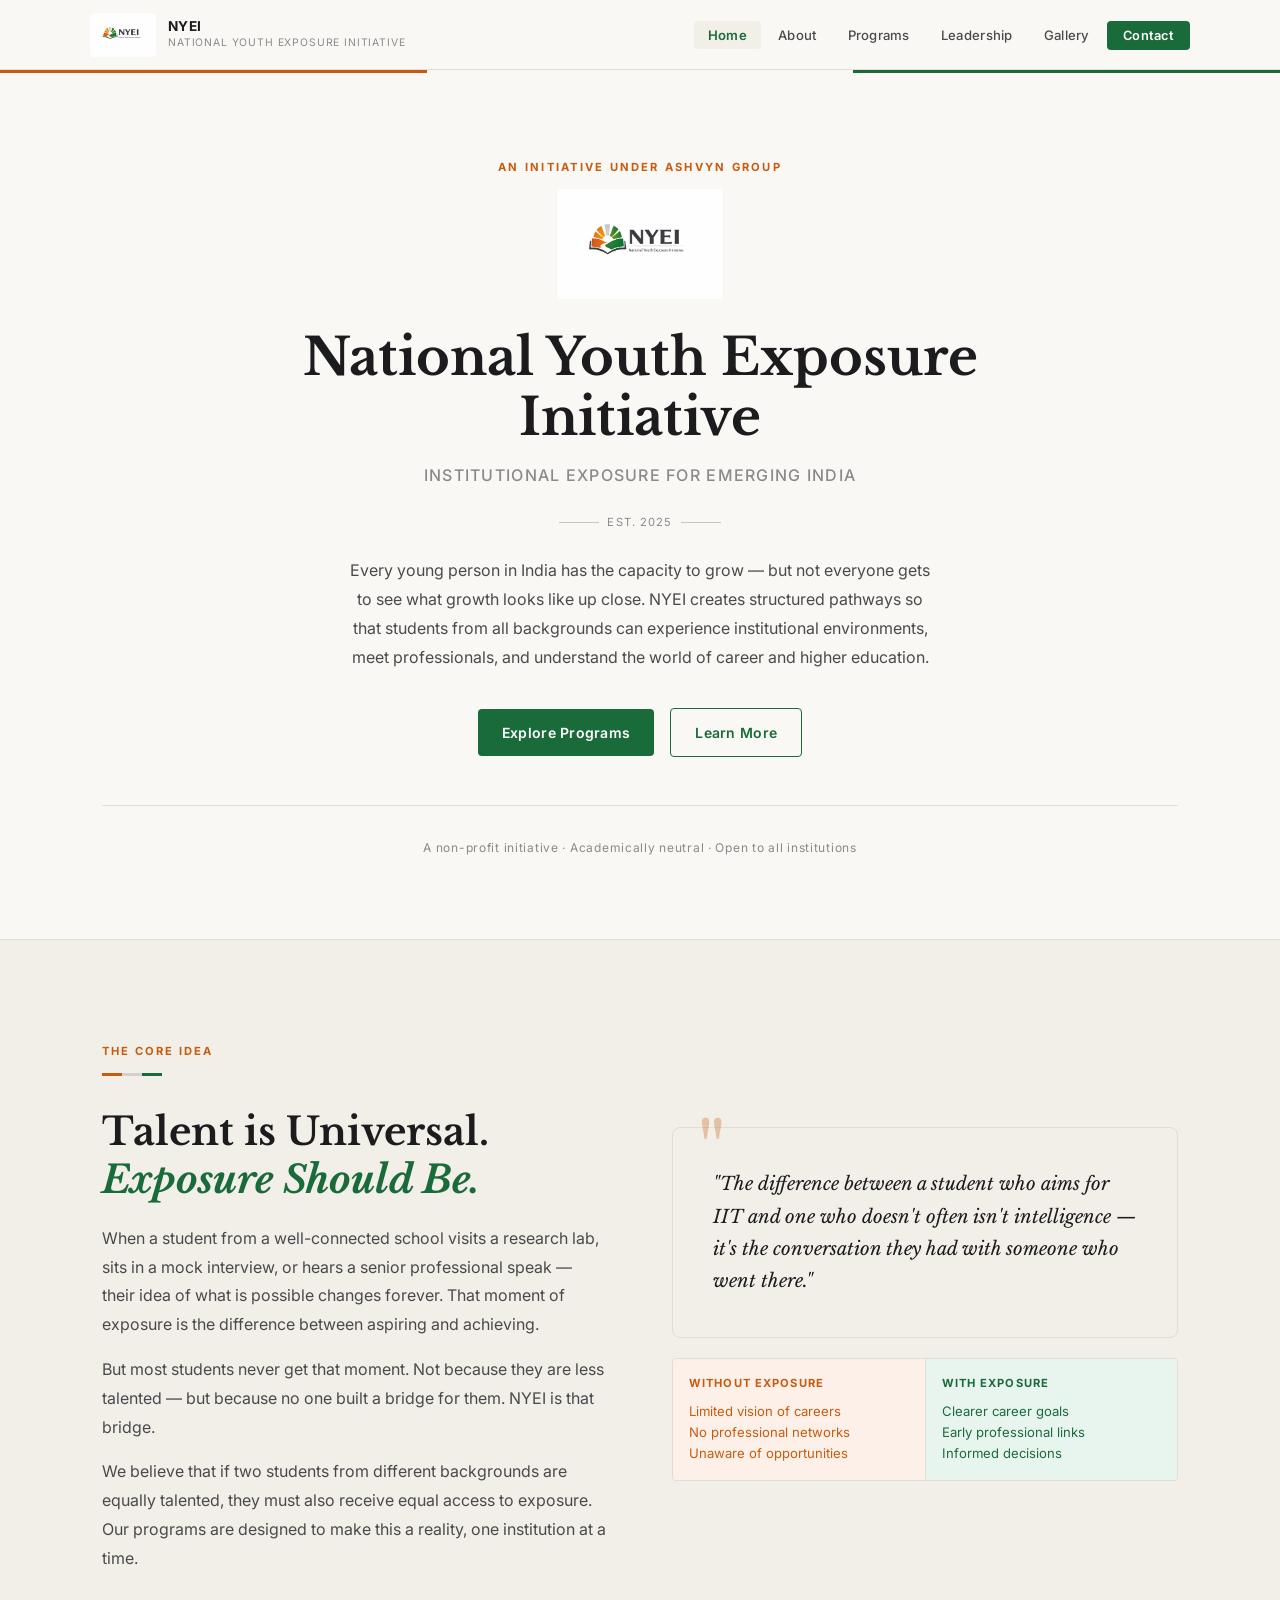
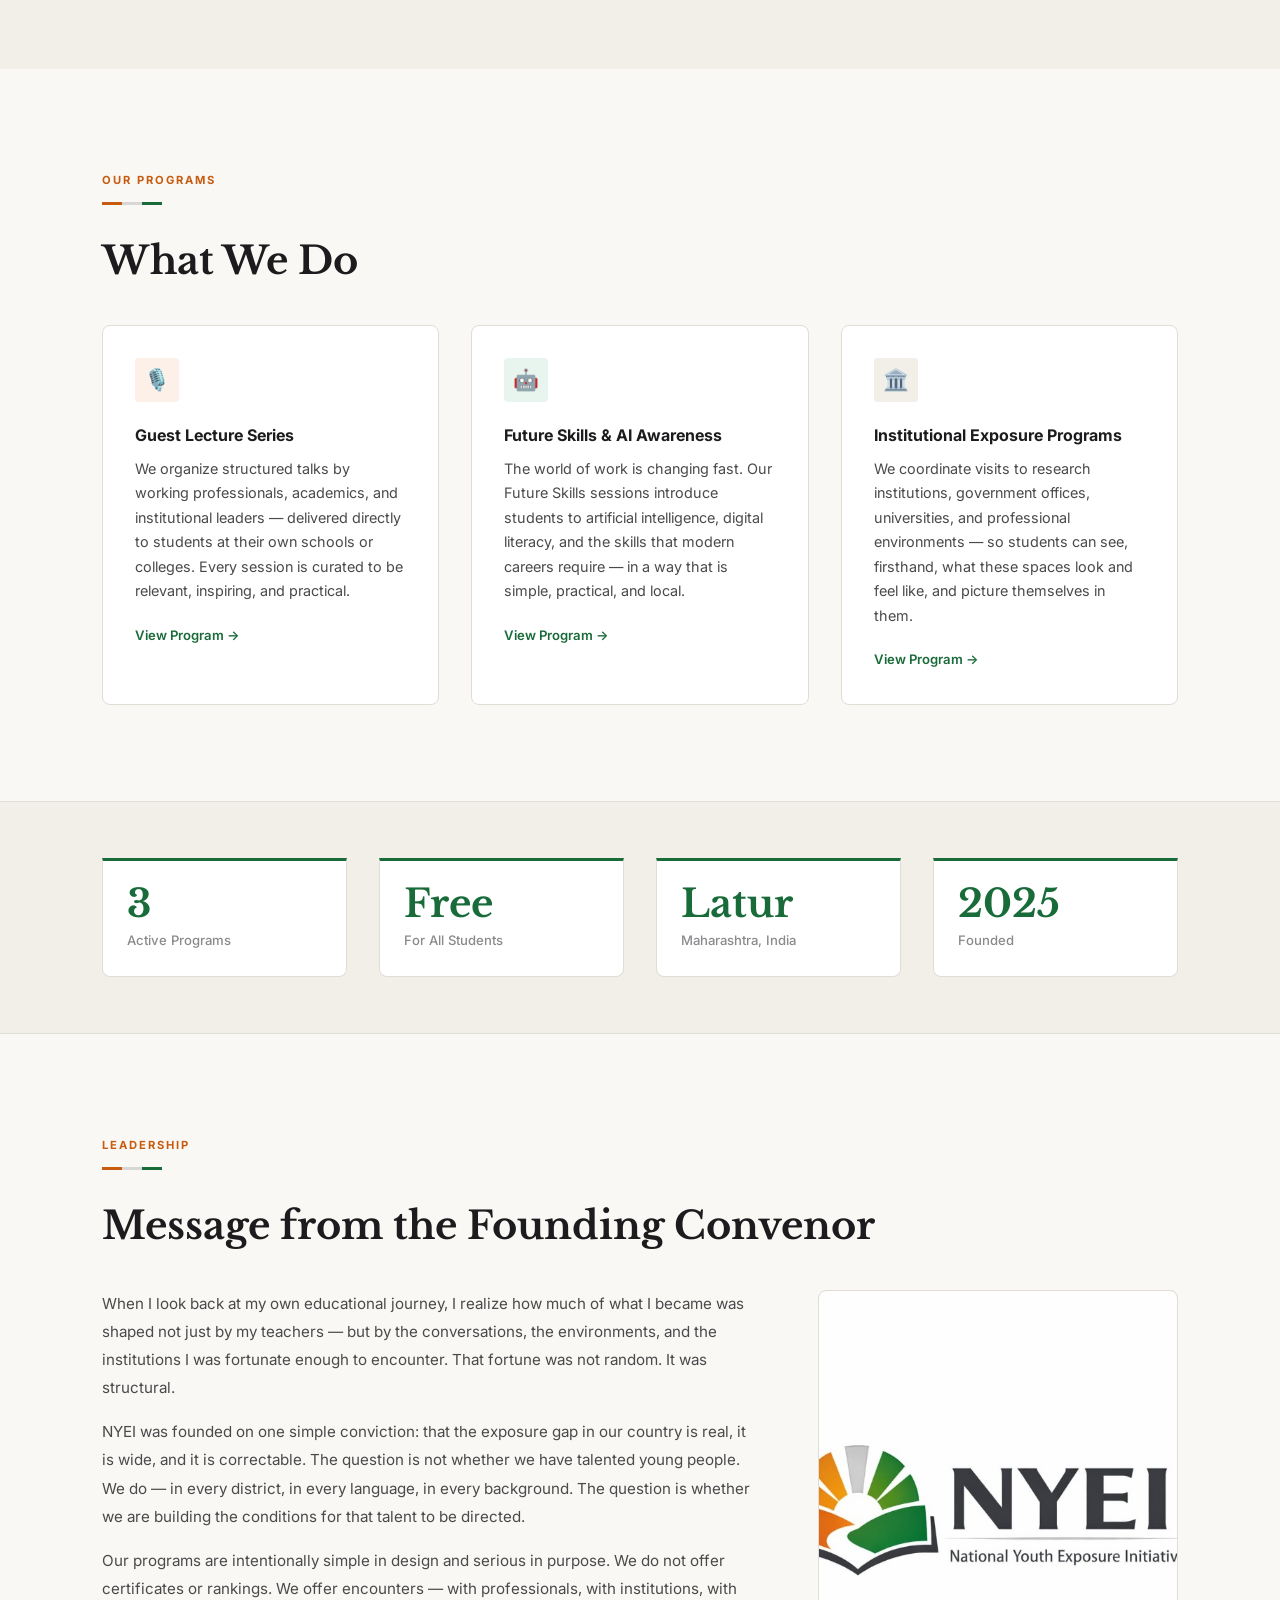
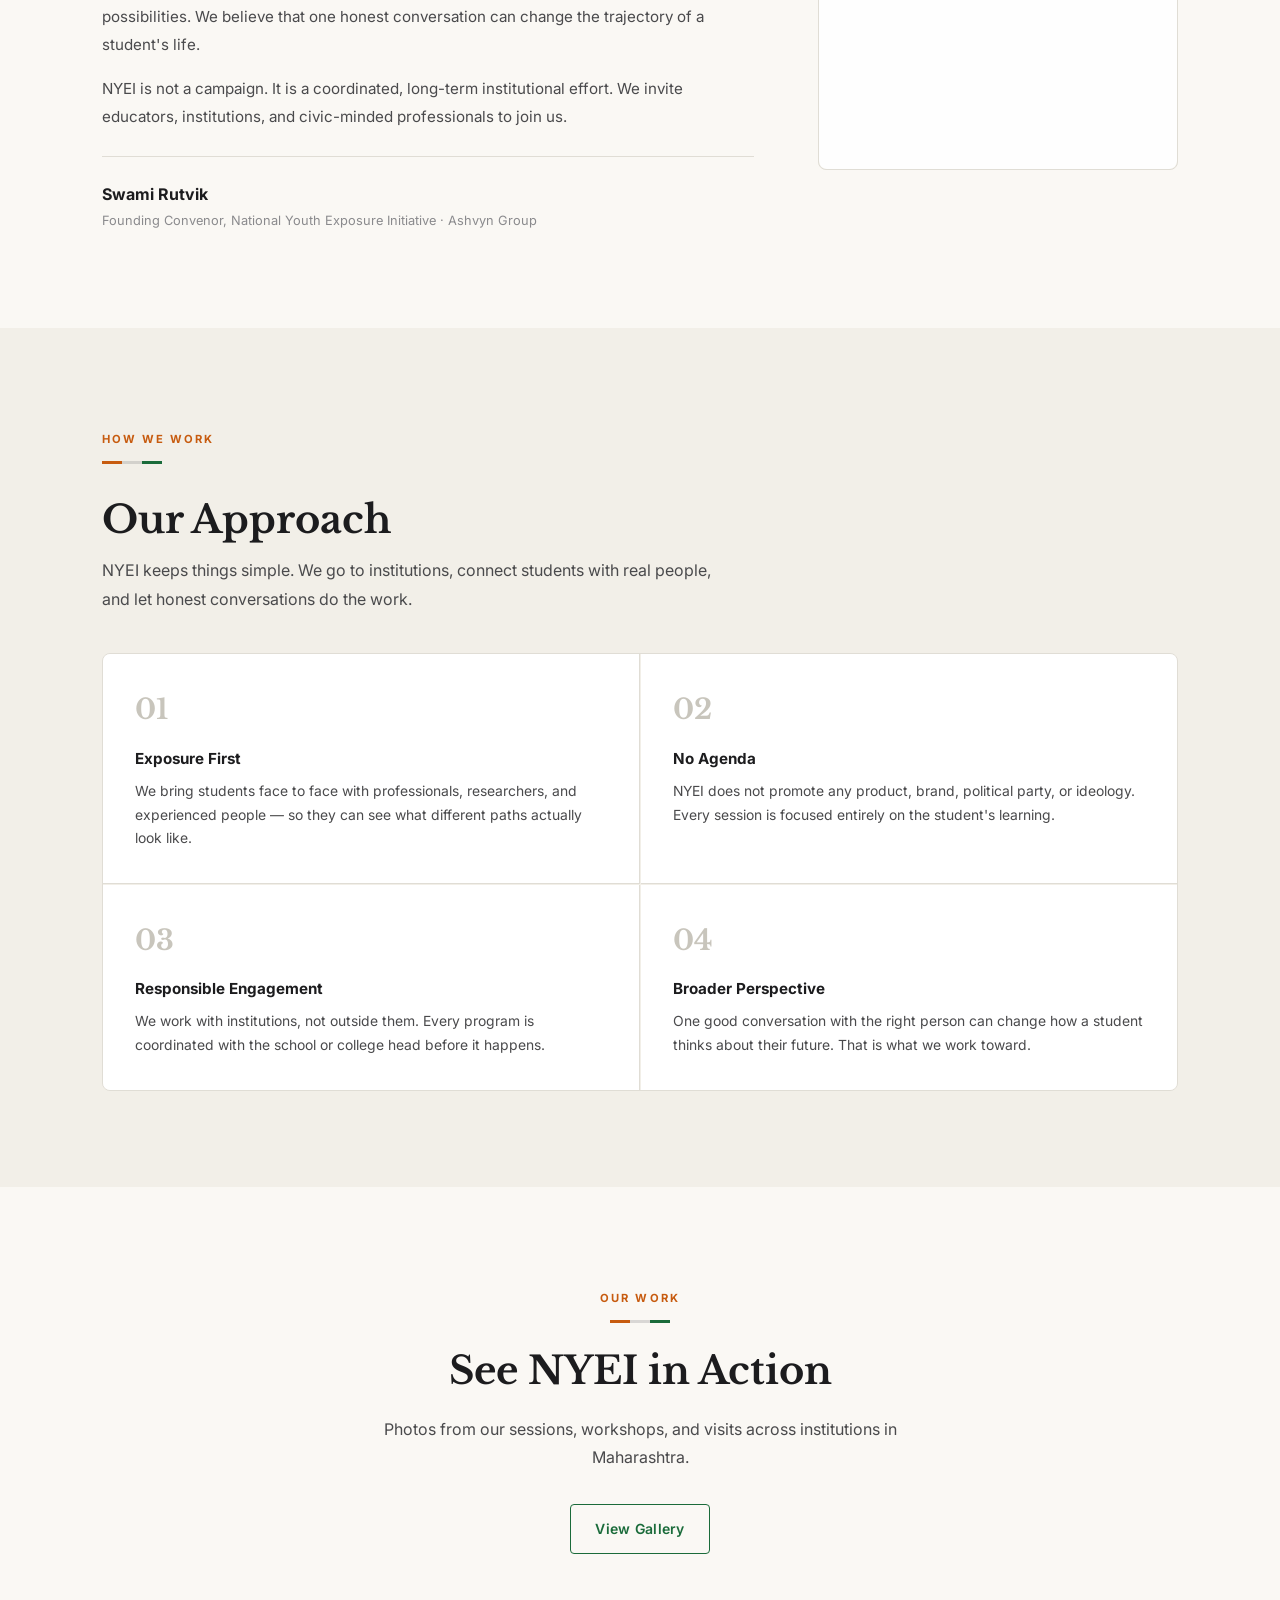
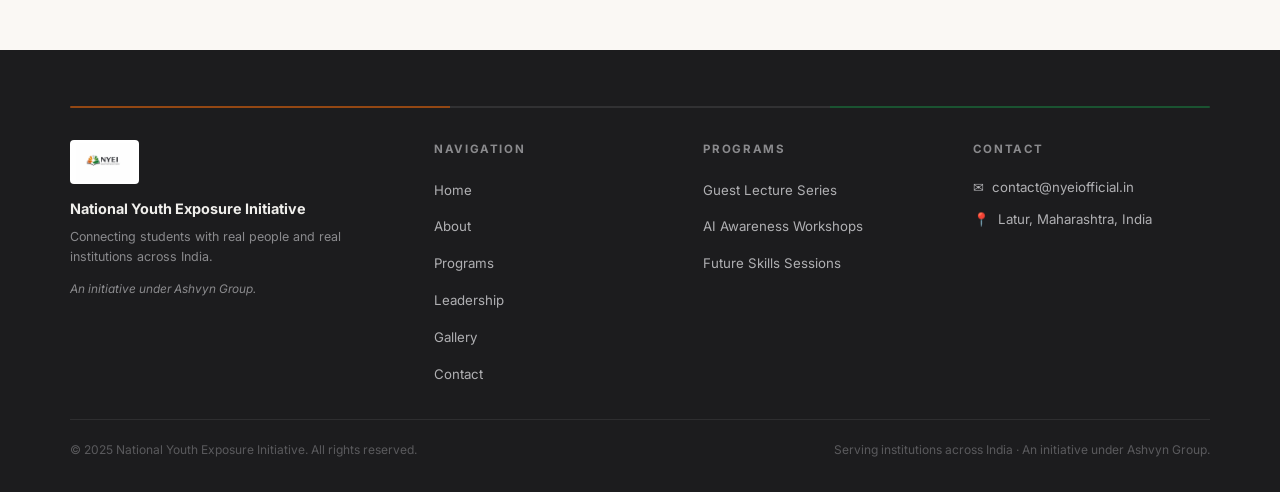
==== commit b27e9080: "initial commit - nyei website" ====
--- a/index.html
+++ b/index.html
@@ -50,7 +50,9 @@
   <section class="hero">
     <div class="container">
       <div class="hero-eyebrow">An initiative under Ashvyn Group</div>
-      <div class="hero-emblem">N</div>
+      <div class="hero-emblem">
+        <img src="assets/images/nyei-logo.jpg" alt="NYEI Logo" />
+      </div>
       <h1 class="hero-title">National Youth Exposure Initiative</h1>
       <p class="hero-subtitle">Institutional Exposure for Emerging India</p>
       <div class="hero-divider">
@@ -296,7 +298,9 @@
       <div class="footer-tricolor"><span></span><span></span><span></span></div>
       <div class="footer-top">
         <div>
-          <div class="footer-brand-mark">N</div>
+          <div class="footer-brand-mark">
+            <img src="assets/images/nyei-logo.jpg" alt="NYEI Logo" />
+          </div>
           <div class="footer-brand-name">National Youth Exposure Initiative</div>
           <p class="footer-brand-desc">Connecting students with real people and real institutions across India.</p>
           <p class="footer-brand-desc" style="margin-top:0.75rem;font-style:italic;font-size:0.74rem;">An initiative
--- a/css/styles.css
+++ b/css/styles.css
@@ -680,18 +680,16 @@
 }
 
 .footer-brand-mark {
-  width: 40px;
-  height: 40px;
-  background: var(--accent-green);
-  border-radius: var(--radius-sm);
-  display: flex;
-  align-items: center;
-  justify-content: center;
-  color: white;
-  font-weight: 700;
-  font-family: var(--font-serif);
-  font-size: 1rem;
   margin-bottom: 1rem;
+}
+
+.footer-brand-mark img {
+  height: 44px;
+  width: auto;
+  display: block;
+  background: white;
+  border-radius: 4px;
+  padding: 3px 6px;
 }
 
 .footer-brand-name {
@@ -815,18 +813,16 @@
 }
 
 .hero-emblem {
-  width: 80px;
-  height: 80px;
-  background: var(--accent-green);
-  border-radius: var(--radius-md);
   display: flex;
   align-items: center;
   justify-content: center;
   margin: 0 auto 1.75rem;
-  color: white;
-  font-family: var(--font-serif);
-  font-size: 2rem;
-  font-weight: 700;
+}
+
+.hero-emblem img {
+  height: 110px;
+  width: auto;
+  display: block;
 }
 
 .hero-eyebrow {
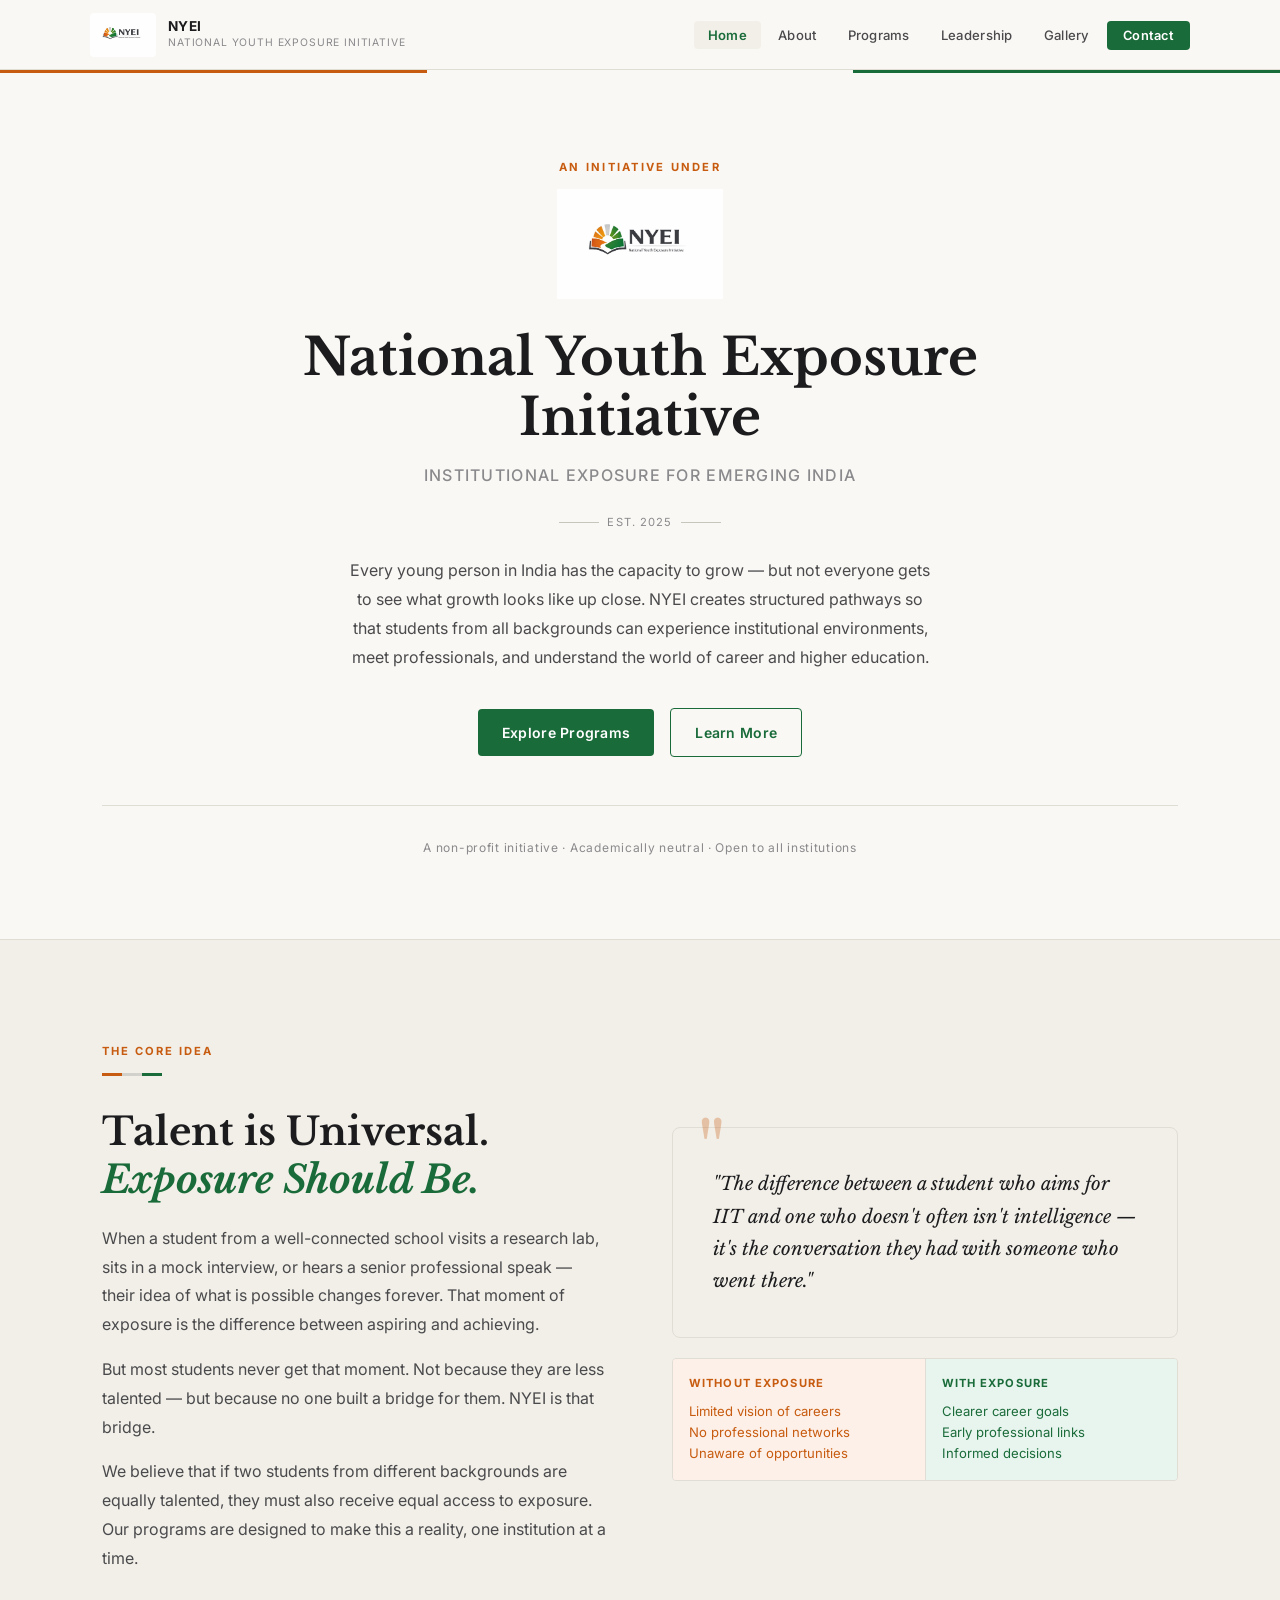
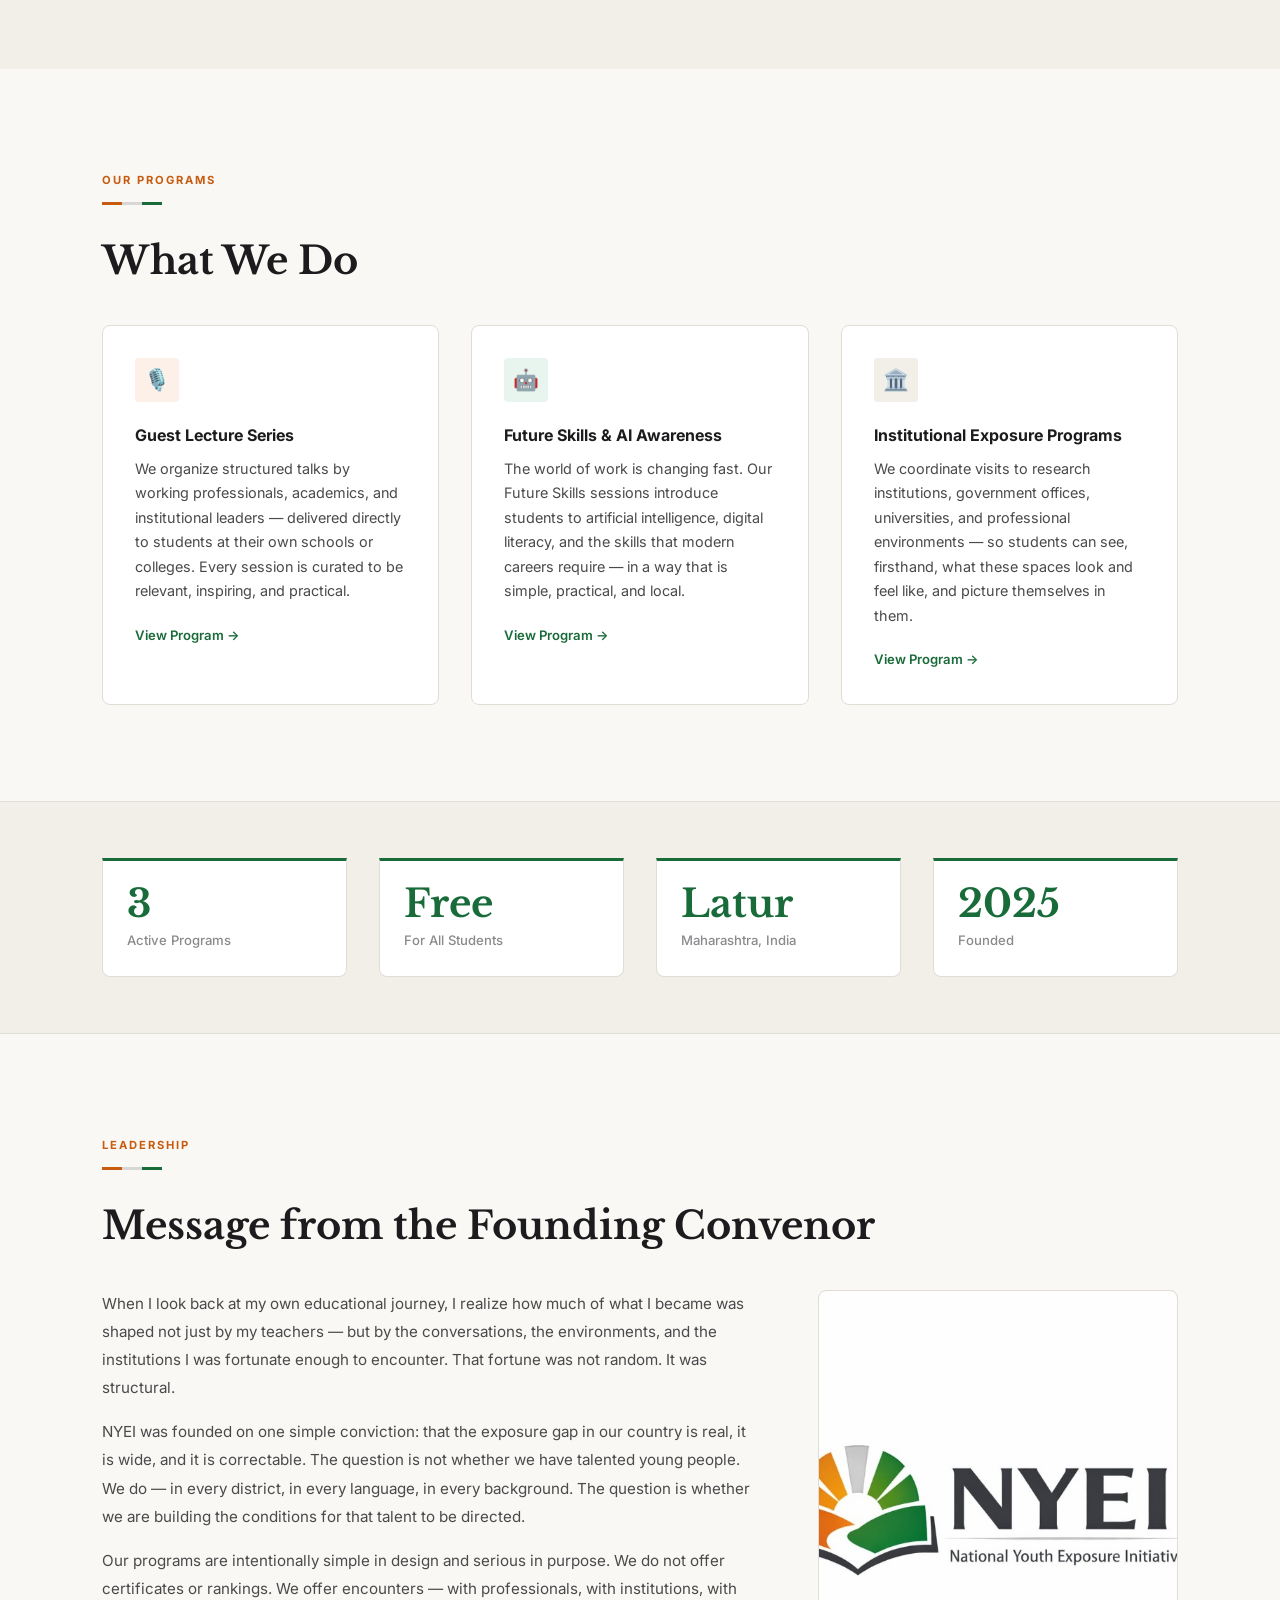
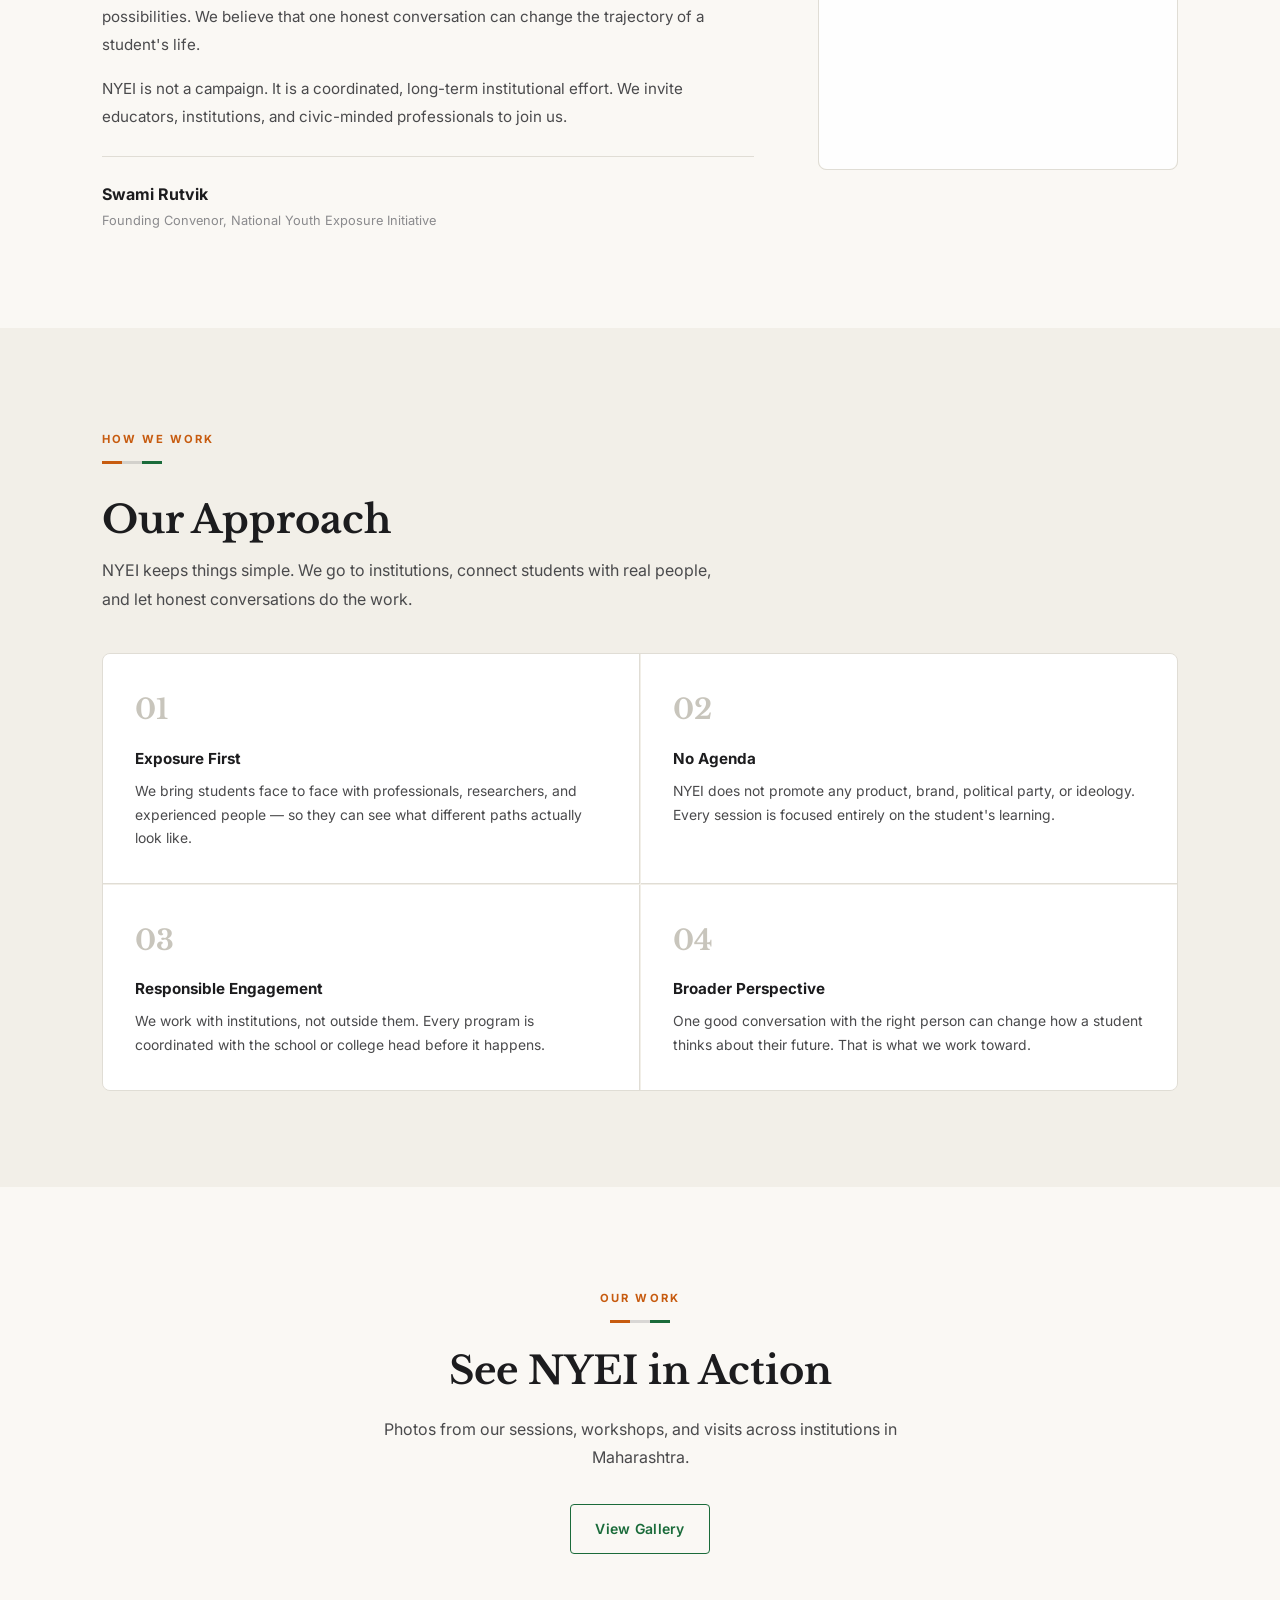
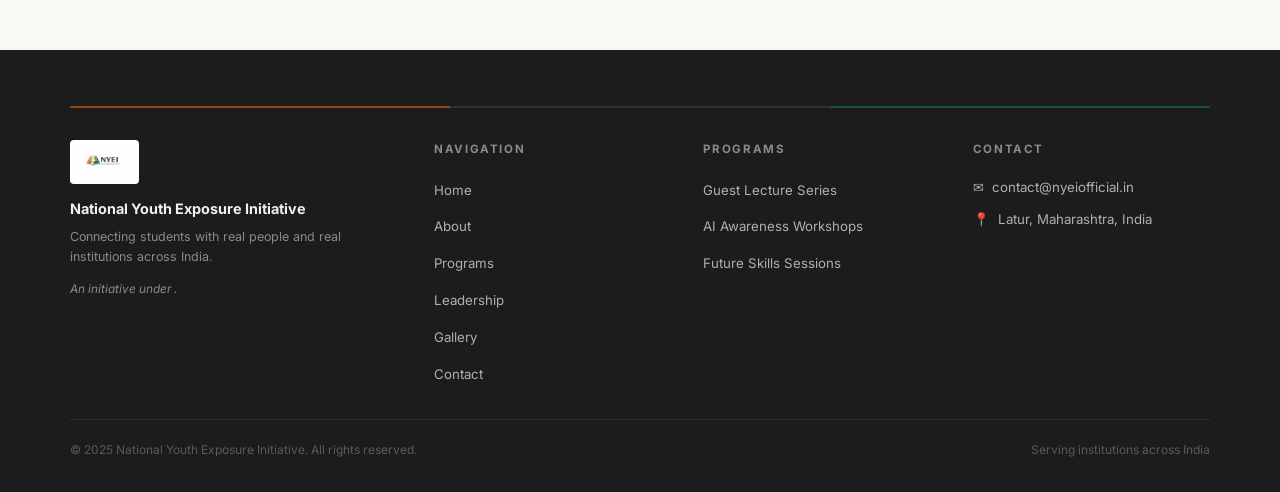
==== commit f09c6613: "initial comiit some update" ====
--- a/index.html
+++ b/index.html
@@ -49,7 +49,7 @@
   <!-- Hero -->
   <section class="hero">
     <div class="container">
-      <div class="hero-eyebrow">An initiative under Ashvyn Group</div>
+      <div class="hero-eyebrow">An initiative under </div>
       <div class="hero-emblem">
         <img src="assets/images/nyei-logo.jpg" alt="NYEI Logo" />
       </div>
@@ -228,7 +228,7 @@
           </div>
           <div class="founder-signature">
             <div class="founder-sig-name">Swami Rutvik</div>
-            <div class="founder-sig-role">Founding Convenor, National Youth Exposure Initiative · Ashvyn Group</div>
+            <div class="founder-sig-role">Founding Convenor, National Youth Exposure Initiative</div>
           </div>
         </div>
         <div>
@@ -304,7 +304,7 @@
           <div class="footer-brand-name">National Youth Exposure Initiative</div>
           <p class="footer-brand-desc">Connecting students with real people and real institutions across India.</p>
           <p class="footer-brand-desc" style="margin-top:0.75rem;font-style:italic;font-size:0.74rem;">An initiative
-            under Ashvyn Group.</p>
+            under .</p>
         </div>
         <div>
           <div class="footer-col-title">Navigation</div>
@@ -342,7 +342,7 @@
           © 2025 National Youth Exposure Initiative. All rights reserved.
         </div>
         <div class="footer-bottom-right">
-          Serving institutions across India · An initiative under Ashvyn Group.
+          Serving institutions across India
         </div>
       </div>
     </div>
@@ -351,4 +351,5 @@
   <script src="js/main.js"></script>
 </body>
 
-</html>+</html>
+
--- a/css/styles.css
+++ b/css/styles.css
@@ -1,1626 +1,1793 @@
-/* =========================================
-   NYEI — National Youth Exposure Initiative
-   Main Stylesheet
-   ========================================= */
-
-/* --- Google Fonts --- */
-@import url('https://fonts.googleapis.com/css2?family=Inter:wght@300;400;500;600;700&family=Libre+Baskerville:ital,wght@0,400;0,700;1,400&display=swap');
-
-/* --- CSS Custom Properties --- */
-:root {
-  /* Colors */
-  --bg-primary: #FAF8F4;
-  --bg-secondary: #F2EFE8;
-  --bg-card: #FFFFFF;
-  --text-primary: #1C1C1E;
-  --text-secondary: #4A4A4C;
-  --text-muted: #8A8A8D;
-  --accent-saffron: #C75B0F;
-  --accent-saffron-lt: #E8854A;
-  --accent-green: #1A6B3A;
-  --accent-green-lt: #2E8B57;
-  --border-subtle: #E0DDD5;
-  --border-medium: #C8C5BC;
-  --white: #FFFFFF;
-
-  /* Typography */
-  --font-body: 'Inter', -apple-system, BlinkMacSystemFont, sans-serif;
-  --font-serif: 'Libre Baskerville', Georgia, serif;
-
-  /* Spacing */
-  --space-xs: 0.5rem;
-  --space-sm: 1rem;
-  --space-md: 2rem;
-  --space-lg: 3.5rem;
-  --space-xl: 6rem;
-
-  /* Layout */
-  --max-width: 1140px;
-  --nav-h: 70px;
-  --radius-sm: 4px;
-  --radius-md: 8px;
-
-  /* Transitions */
-  --trans-fast: 0.15s ease;
-  --trans-base: 0.25s ease;
-}
-
-/* --- Reset & Base --- */
-*,
-*::before,
-*::after {
-  box-sizing: border-box;
-  margin: 0;
-  padding: 0;
-}
-
-html {
-  scroll-behavior: smooth;
-  font-size: 16px;
-}
-
-body {
-  font-family: var(--font-body);
-  background-color: var(--bg-primary);
-  color: var(--text-primary);
-  line-height: 1.7;
-  -webkit-font-smoothing: antialiased;
-}
-
-img {
-  max-width: 100%;
-  height: auto;
-  display: block;
-}
-
-a {
-  color: inherit;
-  text-decoration: none;
-  transition: color var(--trans-fast);
-}
-
-ul,
-ol {
-  list-style: none;
-}
-
-/* --- Preloader --- */
-#preloader {
-  position: fixed;
-  inset: 0;
-  background: var(--bg-primary);
-  display: flex;
-  align-items: center;
-  justify-content: center;
-  z-index: 9999;
-  transition: opacity 0.4s ease, visibility 0.4s ease;
-}
-
-#preloader.hidden {
-  opacity: 0;
-  visibility: hidden;
-}
-
-.preloader-inner {
-  display: flex;
-  flex-direction: column;
-  align-items: center;
-  gap: 1rem;
-}
-
-.preloader-emblem {
-  width: 48px;
-  height: 48px;
-  border: 3px solid var(--border-subtle);
-  border-top-color: var(--accent-saffron);
-  border-radius: 50%;
-  animation: spin 0.8s linear infinite;
-}
-
-.preloader-text {
-  font-size: 0.75rem;
-  letter-spacing: 0.15em;
-  color: var(--text-muted);
-  text-transform: uppercase;
-  font-weight: 500;
-}
-
-@keyframes spin {
-  to {
-    transform: rotate(360deg);
-  }
-}
-
-/* --- Navigation --- */
-.nav {
-  position: sticky;
-  top: 0;
-  z-index: 100;
-  background: rgba(250, 248, 244, 0.96);
-  backdrop-filter: blur(8px);
-  border-bottom: 1px solid var(--border-subtle);
-  height: var(--nav-h);
-}
-
-.nav-inner {
-  max-width: var(--max-width);
-  margin: 0 auto;
-  padding: 0 var(--space-md);
-  height: 100%;
-  display: flex;
-  align-items: center;
-  justify-content: space-between;
-}
-
-.nav-brand {
-  display: flex;
-  align-items: center;
-  gap: 0.75rem;
-}
-
-.nav-logo-mark {
-  width: 38px;
-  height: 38px;
-  background: var(--accent-green);
-  border-radius: var(--radius-sm);
-  display: flex;
-  align-items: center;
-  justify-content: center;
-  color: var(--white);
-  font-size: 1rem;
-  font-weight: 700;
-  font-family: var(--font-serif);
-  flex-shrink: 0;
-}
-
-.nav-brand-text {
-  display: flex;
-  flex-direction: column;
-}
-
-.nav-brand-name {
-  font-size: 0.85rem;
-  font-weight: 700;
-  color: var(--text-primary);
-  letter-spacing: 0.02em;
-  line-height: 1.2;
-}
-
-.nav-brand-sub {
-  font-size: 0.65rem;
-  color: var(--text-muted);
-  letter-spacing: 0.08em;
-  text-transform: uppercase;
-}
-
-.nav-links {
-  display: flex;
-  align-items: center;
-  gap: 0.25rem;
-}
-
-.nav-link {
-  padding: 0.4rem 0.85rem;
-  font-size: 0.82rem;
-  font-weight: 500;
-  color: var(--text-secondary);
-  border-radius: var(--radius-sm);
-  letter-spacing: 0.02em;
-  transition: background var(--trans-fast), color var(--trans-fast);
-}
-
-.nav-link:hover,
-.nav-link.active {
-  color: var(--text-primary);
-  background: var(--bg-secondary);
-}
-
-.nav-link.active {
-  color: var(--accent-green);
-  font-weight: 600;
-}
-
-.nav-cta {
-  padding: 0.45rem 1rem;
-  background: var(--accent-green);
-  color: var(--white) !important;
-  border-radius: var(--radius-sm);
-  font-size: 0.8rem;
-  font-weight: 600;
-  transition: background var(--trans-fast) !important;
-}
-
-.nav-cta:hover {
-  background: var(--accent-green-lt) !important;
-}
-
-.nav-mobile-toggle {
-  display: none;
-  flex-direction: column;
-  gap: 5px;
-  cursor: pointer;
-  padding: 4px;
-}
-
-.nav-mobile-toggle span {
-  width: 22px;
-  height: 2px;
-  background: var(--text-primary);
-  border-radius: 2px;
-  transition: var(--trans-base);
-}
-
-/* --- Page Banner (inner pages) --- */
-.page-banner {
-  background: var(--bg-secondary);
-  border-bottom: 1px solid var(--border-subtle);
-  padding: 3.5rem var(--space-md) 3rem;
-}
-
-.page-banner-inner {
-  max-width: var(--max-width);
-  margin: 0 auto;
-}
-
-.breadcrumb {
-  display: flex;
-  align-items: center;
-  gap: 0.5rem;
-  font-size: 0.78rem;
-  color: var(--text-muted);
-  margin-bottom: 1rem;
-}
-
-.breadcrumb a:hover {
-  color: var(--accent-green);
-}
-
-.breadcrumb-sep {
-  opacity: 0.5;
-}
-
-.page-banner-title {
-  font-family: var(--font-serif);
-  font-size: clamp(1.8rem, 3.5vw, 2.5rem);
-  font-weight: 700;
-  color: var(--text-primary);
-  line-height: 1.25;
-  margin-bottom: 0.75rem;
-}
-
-.page-banner-sub {
-  font-size: 1rem;
-  color: var(--text-secondary);
-  max-width: 560px;
-}
-
-/* --- Container --- */
-.container {
-  max-width: var(--max-width);
-  margin: 0 auto;
-  padding: 0 var(--space-md);
-}
-
-/* --- Sections --- */
-.section {
-  padding: var(--space-xl) var(--space-md);
-}
-
-.section-sm {
-  padding: var(--space-lg) var(--space-md);
-}
-
-.section-alt {
-  background: var(--bg-secondary);
-}
-
-.section-eyebrow {
-  display: inline-block;
-  font-size: 0.7rem;
-  font-weight: 700;
-  letter-spacing: 0.18em;
-  text-transform: uppercase;
-  color: var(--accent-saffron);
-  margin-bottom: 0.75rem;
-}
-
-.section-title {
-  font-family: var(--font-serif);
-  font-size: clamp(1.6rem, 3vw, 2.4rem);
-  font-weight: 700;
-  line-height: 1.25;
-  color: var(--text-primary);
-  margin-bottom: 1.25rem;
-}
-
-.section-title em {
-  font-style: italic;
-  color: var(--accent-green);
-}
-
-.section-body {
-  font-size: 1rem;
-  color: var(--text-secondary);
-  max-width: 620px;
-  line-height: 1.8;
-}
-
-.section-body p+p {
-  margin-top: 1rem;
-}
-
-/* --- Tricolor Divider --- */
-.tricolor-bar {
-  display: flex;
-  height: 3px;
-  width: 60px;
-  gap: 0;
-  margin-bottom: 2rem;
-}
-
-.tricolor-bar span:nth-child(1) {
-  flex: 1;
-  background: var(--accent-saffron);
-}
-
-.tricolor-bar span:nth-child(2) {
-  flex: 1;
-  background: var(--text-muted);
-  opacity: 0.3;
-}
-
-.tricolor-bar span:nth-child(3) {
-  flex: 1;
-  background: var(--accent-green);
-}
-
-/* --- Cards --- */
-.card {
-  background: var(--bg-card);
-  border: 1px solid var(--border-subtle);
-  border-radius: var(--radius-md);
-  padding: var(--space-md);
-  transition: box-shadow var(--trans-base), border-color var(--trans-base);
-}
-
-.card:hover {
-  box-shadow: 0 4px 20px rgba(0, 0, 0, 0.07);
-  border-color: var(--border-medium);
-}
-
-.card-icon {
-  width: 44px;
-  height: 44px;
-  border-radius: var(--radius-sm);
-  display: flex;
-  align-items: center;
-  justify-content: center;
-  margin-bottom: 1.25rem;
-  font-size: 1.3rem;
-}
-
-.card-icon-saffron {
-  background: #FDF0E8;
-  color: var(--accent-saffron);
-}
-
-.card-icon-green {
-  background: #E8F5EE;
-  color: var(--accent-green);
-}
-
-.card-icon-neutral {
-  background: var(--bg-secondary);
-  color: var(--text-secondary);
-}
-
-.card-title {
-  font-size: 1rem;
-  font-weight: 700;
-  color: var(--text-primary);
-  margin-bottom: 0.5rem;
-}
-
-.card-text {
-  font-size: 0.9rem;
-  color: var(--text-secondary);
-  line-height: 1.7;
-}
-
-/* --- Grid Layouts --- */
-.grid-2 {
-  display: grid;
-  grid-template-columns: 1fr 1fr;
-  gap: var(--space-md);
-}
-
-.grid-3 {
-  display: grid;
-  grid-template-columns: repeat(3, 1fr);
-  gap: var(--space-md);
-}
-
-.grid-4 {
-  display: grid;
-  grid-template-columns: repeat(4, 1fr);
-  gap: var(--space-md);
-}
-
-/* --- Buttons --- */
-.btn {
-  display: inline-flex;
-  align-items: center;
-  gap: 0.5rem;
-  padding: 0.75rem 1.5rem;
-  border-radius: var(--radius-sm);
-  font-size: 0.875rem;
-  font-weight: 600;
-  cursor: pointer;
-  border: none;
-  transition: var(--trans-base);
-  font-family: var(--font-body);
-  letter-spacing: 0.02em;
-}
-
-.btn-primary {
-  background: var(--accent-green);
-  color: var(--white);
-}
-
-.btn-primary:hover {
-  background: var(--accent-green-lt);
-}
-
-.btn-outline {
-  background: transparent;
-  color: var(--accent-green);
-  border: 1.5px solid var(--accent-green);
-}
-
-.btn-outline:hover {
-  background: var(--accent-green);
-  color: var(--white);
-}
-
-.btn-sm {
-  padding: 0.55rem 1.1rem;
-  font-size: 0.8rem;
-}
-
-/* --- Tag / Badge --- */
-.tag {
-  display: inline-block;
-  padding: 0.2rem 0.65rem;
-  font-size: 0.7rem;
-  font-weight: 600;
-  letter-spacing: 0.06em;
-  text-transform: uppercase;
-  border-radius: 2px;
-}
-
-.tag-saffron {
-  background: #FDF0E8;
-  color: var(--accent-saffron);
-}
-
-.tag-green {
-  background: #E8F5EE;
-  color: var(--accent-green);
-}
-
-.tag-neutral {
-  background: var(--bg-secondary);
-  color: var(--text-muted);
-}
-
-/* --- Quote Block --- */
-.pull-quote {
-  border-left: 3px solid var(--accent-saffron);
-  padding: 1rem 1.5rem;
-  margin: 2rem 0;
-  background: #FDF5EE;
-  border-radius: 0 var(--radius-sm) var(--radius-sm) 0;
-}
-
-.pull-quote p {
-  font-family: var(--font-serif);
-  font-size: 1.05rem;
-  font-style: italic;
-  color: var(--text-primary);
-  line-height: 1.75;
-}
-
-.pull-quote cite {
-  display: block;
-  margin-top: 0.5rem;
-  font-size: 0.8rem;
-  font-style: normal;
-  color: var(--text-muted);
-  font-weight: 600;
-}
-
-/* --- Stat Block --- */
-.stat-block {
-  padding: 1.5rem;
-  border: 1px solid var(--border-subtle);
-  border-top: 3px solid var(--accent-green);
-  background: var(--bg-card);
-  border-radius: 0 0 var(--radius-md) var(--radius-md);
-}
-
-.stat-number {
-  font-family: var(--font-serif);
-  font-size: 2.4rem;
-  font-weight: 700;
-  color: var(--accent-green);
-  line-height: 1;
-}
-
-.stat-label {
-  font-size: 0.82rem;
-  color: var(--text-muted);
-  margin-top: 0.35rem;
-  font-weight: 500;
-}
-
-/* --- Accordion --- */
-.accordion-item {
-  border-bottom: 1px solid var(--border-subtle);
-}
-
-.accordion-trigger {
-  width: 100%;
-  display: flex;
-  align-items: center;
-  justify-content: space-between;
-  padding: 1.25rem 0;
-  background: none;
-  border: none;
-  cursor: pointer;
-  font-family: var(--font-body);
-  font-size: 0.95rem;
-  font-weight: 600;
-  color: var(--text-primary);
-  text-align: left;
-  gap: 1rem;
-}
-
-.accordion-trigger .acc-icon {
-  width: 22px;
-  height: 22px;
-  border-radius: 50%;
-  border: 1.5px solid var(--border-medium);
-  display: flex;
-  align-items: center;
-  justify-content: center;
-  font-size: 0.85rem;
-  flex-shrink: 0;
-  transition: var(--trans-base);
-  color: var(--text-muted);
-}
-
-.accordion-trigger[aria-expanded="true"] .acc-icon {
-  background: var(--accent-green);
-  border-color: var(--accent-green);
-  color: white;
-  transform: rotate(45deg);
-}
-
-.accordion-body {
-  display: none;
-  padding: 0 0 1.25rem;
-  font-size: 0.9rem;
-  color: var(--text-secondary);
-  line-height: 1.75;
-}
-
-.accordion-body.open {
-  display: block;
-}
-
-/* --- Form Elements --- */
-.form-group {
-  margin-bottom: 1.25rem;
-}
-
-.form-label {
-  display: block;
-  font-size: 0.82rem;
-  font-weight: 600;
-  color: var(--text-secondary);
-  margin-bottom: 0.4rem;
-  letter-spacing: 0.02em;
-}
-
-.form-control {
-  width: 100%;
-  padding: 0.7rem 1rem;
-  border: 1.5px solid var(--border-subtle);
-  border-radius: var(--radius-sm);
-  background: var(--bg-card);
-  font-family: var(--font-body);
-  font-size: 0.9rem;
-  color: var(--text-primary);
-  transition: border-color var(--trans-fast);
-  outline: none;
-}
-
-.form-control:focus {
-  border-color: var(--accent-green);
-}
-
-textarea.form-control {
-  resize: vertical;
-  min-height: 120px;
-}
-
-select.form-control {
-  appearance: none;
-  cursor: pointer;
-}
-
-/* --- Footer --- */
-footer {
-  background: #1C1C1E;
-  color: #D1D1D3;
-  padding: var(--space-lg) var(--space-md) var(--space-md);
-}
-
-.footer-inner {
-  max-width: var(--max-width);
-  margin: 0 auto;
-}
-
-.footer-top {
-  display: grid;
-  grid-template-columns: 1.4fr 1fr 1fr 1fr;
-  gap: var(--space-md);
-  padding-bottom: var(--space-md);
-  border-bottom: 1px solid rgba(255, 255, 255, 0.08);
-}
-
-.footer-brand-mark {
-  margin-bottom: 1rem;
-}
-
-.footer-brand-mark img {
-  height: 44px;
-  width: auto;
-  display: block;
-  background: white;
-  border-radius: 4px;
-  padding: 3px 6px;
-}
-
-.footer-brand-name {
-  font-size: 0.9rem;
-  font-weight: 700;
-  color: #F0EFEC;
-  margin-bottom: 0.3rem;
-  line-height: 1.3;
-}
-
-.footer-brand-desc {
-  font-size: 0.78rem;
-  color: #8A8A8D;
-  line-height: 1.65;
-  margin-top: 0.5rem;
-}
-
-.footer-col-title {
-  font-size: 0.72rem;
-  font-weight: 700;
-  letter-spacing: 0.14em;
-  text-transform: uppercase;
-  color: #8A8A8D;
-  margin-bottom: 1rem;
-}
-
-.footer-links {
-  display: flex;
-  flex-direction: column;
-  gap: 0.6rem;
-}
-
-.footer-link {
-  font-size: 0.83rem;
-  color: #B0B0B3;
-  transition: color var(--trans-fast);
-}
-
-.footer-link:hover {
-  color: #F0EFEC;
-}
-
-.footer-contact-item {
-  display: flex;
-  align-items: flex-start;
-  gap: 0.5rem;
-  font-size: 0.83rem;
-  color: #B0B0B3;
-  margin-bottom: 0.6rem;
-}
-
-.footer-contact-item span {
-  flex-shrink: 0;
-}
-
-.footer-bottom {
-  display: flex;
-  align-items: center;
-  justify-content: space-between;
-  padding-top: 1.25rem;
-  flex-wrap: wrap;
-  gap: 0.5rem;
-}
-
-.footer-bottom-left {
-  font-size: 0.75rem;
-  color: #5A5A5D;
-}
-
-.footer-bottom-right {
-  font-size: 0.75rem;
-  color: #5A5A5D;
-  text-align: right;
-}
-
-.footer-tricolor {
-  display: flex;
-  height: 2px;
-  margin-bottom: 2rem;
-  gap: 0;
-  border-radius: 2px;
-  overflow: hidden;
-}
-
-.footer-tricolor span:nth-child(1) {
-  flex: 1;
-  background: var(--accent-saffron);
-  opacity: 0.7;
-}
-
-.footer-tricolor span:nth-child(2) {
-  flex: 1;
-  background: #888;
-  opacity: 0.2;
-}
-
-.footer-tricolor span:nth-child(3) {
-  flex: 1;
-  background: var(--accent-green);
-  opacity: 0.7;
-}
-
-/* --- Hero (Home) --- */
-.hero {
-  background: var(--bg-primary);
-  padding: 5.5rem var(--space-md) 5rem;
-  text-align: center;
-  border-bottom: 1px solid var(--border-subtle);
-  position: relative;
-  overflow: hidden;
-}
-
-.hero::before {
-  content: '';
-  position: absolute;
-  top: 0;
-  left: 0;
-  right: 0;
-  height: 3px;
-  background: linear-gradient(90deg, var(--accent-saffron) 33.33%, transparent 33.33% 66.66%, var(--accent-green) 66.66%);
-}
-
-.hero-emblem {
-  display: flex;
-  align-items: center;
-  justify-content: center;
-  margin: 0 auto 1.75rem;
-}
-
-.hero-emblem img {
-  height: 110px;
-  width: auto;
-  display: block;
-}
-
-.hero-eyebrow {
-  font-size: 0.7rem;
-  font-weight: 700;
-  letter-spacing: 0.2em;
-  text-transform: uppercase;
-  color: var(--accent-saffron);
-  margin-bottom: 0.75rem;
-}
-
-.hero-title {
-  font-family: var(--font-serif);
-  font-size: clamp(2rem, 4.5vw, 3.2rem);
-  font-weight: 700;
-  color: var(--text-primary);
-  line-height: 1.18;
-  margin-bottom: 0.9rem;
-  max-width: 760px;
-  margin-left: auto;
-  margin-right: auto;
-}
-
-.hero-subtitle {
-  font-size: 1rem;
-  font-weight: 500;
-  color: var(--text-muted);
-  letter-spacing: 0.08em;
-  text-transform: uppercase;
-  margin-bottom: 1.5rem;
-}
-
-.hero-divider {
-  display: flex;
-  align-items: center;
-  justify-content: center;
-  gap: 0.5rem;
-  margin-bottom: 1.5rem;
-}
-
-.hero-divider-line {
-  height: 1px;
-  width: 40px;
-  background: var(--border-medium);
-}
-
-.hero-body {
-  font-size: 1rem;
-  color: var(--text-secondary);
-  max-width: 580px;
-  margin: 0 auto 2.25rem;
-  line-height: 1.8;
-}
-
-.hero-actions {
-  display: flex;
-  align-items: center;
-  justify-content: center;
-  gap: 1rem;
-  flex-wrap: wrap;
-}
-
-.hero-note {
-  margin-top: 3rem;
-  padding-top: 2rem;
-  border-top: 1px solid var(--border-subtle);
-  font-size: 0.75rem;
-  color: var(--text-muted);
-  letter-spacing: 0.06em;
-}
-
-/* --- Exposure Section --- */
-.exposure-section {
-  display: grid;
-  grid-template-columns: 1fr 1fr;
-  gap: 4rem;
-  align-items: center;
-}
-
-.exposure-visual {
-  background: var(--bg-secondary);
-  border: 1px solid var(--border-subtle);
-  border-radius: var(--radius-md);
-  padding: 2.5rem;
-  position: relative;
-}
-
-.exposure-visual::before {
-  content: '"';
-  position: absolute;
-  top: -0.75rem;
-  left: 1.5rem;
-  font-size: 5rem;
-  color: var(--accent-saffron);
-  font-family: var(--font-serif);
-  line-height: 1;
-  opacity: 0.3;
-}
-
-.exposure-visual p {
-  font-family: var(--font-serif);
-  font-size: 1.15rem;
-  font-style: italic;
-  color: var(--text-primary);
-  line-height: 1.75;
-  position: relative;
-  z-index: 1;
-}
-
-.compare-row {
-  display: flex;
-  align-items: stretch;
-  gap: 0;
-  border: 1px solid var(--border-subtle);
-  border-radius: var(--radius-sm);
-  overflow: hidden;
-  margin-top: 1.5rem;
-}
-
-.compare-col {
-  flex: 1;
-  padding: 1rem;
-  font-size: 0.82rem;
-  line-height: 1.6;
-}
-
-.compare-col strong {
-  display: block;
-  font-size: 0.7rem;
-  font-weight: 700;
-  letter-spacing: 0.1em;
-  text-transform: uppercase;
-  margin-bottom: 0.5rem;
-}
-
-.compare-col:first-child {
-  background: #FDF0E8;
-  color: var(--accent-saffron);
-  border-right: 1px solid var(--border-subtle);
-}
-
-.compare-col:first-child strong {
-  color: var(--accent-saffron);
-}
-
-.compare-col:last-child {
-  background: #E8F5EE;
-  color: var(--accent-green);
-}
-
-.compare-col:last-child strong {
-  color: var(--accent-green);
-}
-
-/* --- Programs Grid --- */
-.program-card {
-  display: flex;
-  flex-direction: column;
-}
-
-.program-card-header {
-  padding: 1.5rem;
-  background: var(--bg-secondary);
-  border-radius: var(--radius-md) var(--radius-md) 0 0;
-  border: 1px solid var(--border-subtle);
-  border-bottom: none;
-}
-
-.program-card-body {
-  flex: 1;
-  padding: 1.5rem;
-  background: var(--bg-card);
-  border: 1px solid var(--border-subtle);
-  border-top: none;
-  border-radius: 0 0 var(--radius-md) var(--radius-md);
-}
-
-.program-card-num {
-  font-family: var(--font-serif);
-  font-size: 2rem;
-  font-weight: 700;
-  color: var(--border-medium);
-  margin-bottom: 0.75rem;
-}
-
-.program-card-title {
-  font-size: 1rem;
-  font-weight: 700;
-  color: var(--text-primary);
-  margin-bottom: 0.25rem;
-}
-
-.program-card-cat {
-  font-size: 0.72rem;
-  font-weight: 600;
-  letter-spacing: 0.1em;
-  text-transform: uppercase;
-  color: var(--accent-saffron);
-}
-
-.program-feature {
-  display: flex;
-  align-items: flex-start;
-  gap: 0.6rem;
-  font-size: 0.88rem;
-  color: var(--text-secondary);
-  padding: 0.4rem 0;
-  border-bottom: 1px solid var(--bg-secondary);
-}
-
-.program-feature:last-child {
-  border-bottom: none;
-}
-
-.program-feature-dot {
-  width: 5px;
-  height: 5px;
-  border-radius: 50%;
-  background: var(--accent-green);
-  margin-top: 0.55rem;
-  flex-shrink: 0;
-}
-
-/* --- Leadership --- */
-.leader-card {
-  background: var(--bg-card);
-  border: 1px solid var(--border-subtle);
-  border-radius: var(--radius-md);
-  overflow: hidden;
-}
-
-.leader-card-header {
-  background: var(--bg-secondary);
-  padding: 2rem;
-  display: flex;
-  align-items: center;
-  gap: 1.25rem;
-}
-
-.leader-avatar {
-  width: 72px;
-  height: 72px;
-  border-radius: 50%;
-  border: 3px solid var(--border-subtle);
-  overflow: hidden;
-  flex-shrink: 0;
-  background: var(--bg-primary);
-  display: flex;
-  align-items: center;
-  justify-content: center;
-  font-family: var(--font-serif);
-  font-size: 1.6rem;
-  font-weight: 700;
-  color: var(--accent-green);
-}
-
-.leader-name {
-  font-size: 1rem;
-  font-weight: 700;
-  color: var(--text-primary);
-  margin-bottom: 0.2rem;
-}
-
-.leader-designation {
-  font-size: 0.8rem;
-  color: var(--accent-saffron);
-  font-weight: 600;
-}
-
-.leader-org {
-  font-size: 0.76rem;
-  color: var(--text-muted);
-  margin-top: 0.15rem;
-}
-
-.leader-card-body {
-  padding: 1.5rem 2rem;
-}
-
-.leader-bio {
-  font-size: 0.88rem;
-  color: var(--text-secondary);
-  line-height: 1.75;
-}
-
-/* --- Founder Section --- */
-.founder-section {
-  display: grid;
-  grid-template-columns: 1fr 360px;
-  gap: 4rem;
-  align-items: flex-start;
-}
-
-.founder-message {
-  font-size: 0.95rem;
-  color: var(--text-secondary);
-  line-height: 1.85;
-}
-
-.founder-message p+p {
-  margin-top: 1rem;
-}
-
-.founder-signature {
-  margin-top: 1.5rem;
-  padding-top: 1.5rem;
-  border-top: 1px solid var(--border-subtle);
-}
-
-.founder-sig-name {
-  font-size: 1rem;
-  font-weight: 700;
-  color: var(--text-primary);
-}
-
-.founder-sig-role {
-  font-size: 0.8rem;
-  color: var(--text-muted);
-  margin-top: 0.15rem;
-}
-
-.founder-portrait {
-  background: var(--bg-secondary);
-  border: 1px solid var(--border-subtle);
-  border-radius: var(--radius-md);
-  aspect-ratio: 3/4;
-  display: flex;
-  align-items: center;
-  justify-content: center;
-  flex-direction: column;
-  gap: 0.75rem;
-  color: var(--text-muted);
-  font-size: 0.82rem;
-  text-align: center;
-  position: relative;
-  overflow: hidden;
-}
-
-.founder-portrait img {
-  width: 100%;
-  height: 100%;
-  object-fit: cover;
-  object-position: top center;
-}
-
-.founder-portrait-placeholder {
-  font-size: 3rem;
-  line-height: 1;
-}
-
-/* --- Philosophy Section --- */
-.philosophy-grid {
-  display: grid;
-  grid-template-columns: 1fr 1fr;
-  gap: 1px;
-  border: 1px solid var(--border-subtle);
-  border-radius: var(--radius-md);
-  overflow: hidden;
-}
-
-.philosophy-item {
-  background: var(--bg-card);
-  padding: 2rem;
-}
-
-.philosophy-item:nth-child(1) {
-  border-right: 1px solid var(--border-subtle);
-  border-bottom: 1px solid var(--border-subtle);
-}
-
-.philosophy-item:nth-child(2) {
-  border-bottom: 1px solid var(--border-subtle);
-}
-
-.philosophy-item:nth-child(3) {
-  border-right: 1px solid var(--border-subtle);
-}
-
-.philosophy-num {
-  font-family: var(--font-serif);
-  font-size: 1.75rem;
-  font-weight: 700;
-  color: var(--border-medium);
-  margin-bottom: 0.75rem;
-}
-
-.philosophy-title {
-  font-size: 0.95rem;
-  font-weight: 700;
-  color: var(--text-primary);
-  margin-bottom: 0.5rem;
-}
-
-.philosophy-text {
-  font-size: 0.87rem;
-  color: var(--text-secondary);
-  line-height: 1.7;
-}
-
-/* --- Doc Grid --- */
-.doc-grid {
-  display: grid;
-  grid-template-columns: repeat(3, 1fr);
-  gap: 1.25rem;
-}
-
-.doc-item {
-  background: var(--bg-card);
-  border: 1px solid var(--border-subtle);
-  border-radius: var(--radius-md);
-  padding: 1.5rem;
-  display: flex;
-  flex-direction: column;
-  gap: 0.75rem;
-  transition: box-shadow var(--trans-base), border-color var(--trans-base);
-  cursor: pointer;
-}
-
-.doc-item:hover {
-  box-shadow: 0 4px 20px rgba(0, 0, 0, 0.07);
-  border-color: var(--border-medium);
-}
-
-.doc-icon {
-  width: 40px;
-  height: 40px;
-  background: var(--bg-secondary);
-  border-radius: var(--radius-sm);
-  display: flex;
-  align-items: center;
-  justify-content: center;
-  font-size: 1.1rem;
-}
-
-.doc-title {
-  font-size: 0.9rem;
-  font-weight: 700;
-  color: var(--text-primary);
-  line-height: 1.35;
-}
-
-.doc-meta {
-  font-size: 0.75rem;
-  color: var(--text-muted);
-}
-
-.doc-download-link {
-  font-size: 0.78rem;
-  color: var(--accent-green);
-  font-weight: 600;
-  margin-top: auto;
-}
-
-/* --- Contact --- */
-.contact-info-item {
-  display: flex;
-  align-items: flex-start;
-  gap: 1rem;
-  padding: 1.25rem;
-  border: 1px solid var(--border-subtle);
-  border-radius: var(--radius-md);
-  background: var(--bg-card);
-  margin-bottom: 1rem;
-}
-
-.contact-info-icon {
-  width: 40px;
-  height: 40px;
-  background: #E8F5EE;
-  border-radius: var(--radius-sm);
-  display: flex;
-  align-items: center;
-  justify-content: center;
-  flex-shrink: 0;
-  font-size: 1rem;
-}
-
-.contact-info-label {
-  font-size: 0.72rem;
-  font-weight: 700;
-  letter-spacing: 0.1em;
-  text-transform: uppercase;
-  color: var(--text-muted);
-  margin-bottom: 0.25rem;
-}
-
-.contact-info-value {
-  font-size: 0.9rem;
-  color: var(--text-primary);
-  font-weight: 500;
-}
-
-/* --- Notice / Info Box --- */
-.info-box {
-  background: #E8F5EE;
-  border-left: 3px solid var(--accent-green);
-  border-radius: 0 var(--radius-sm) var(--radius-sm) 0;
-  padding: 1rem 1.25rem;
-  font-size: 0.875rem;
-  color: var(--accent-green-lt);
-  line-height: 1.65;
-}
-
-.info-box strong {
-  color: var(--accent-green);
-}
-
-/* --- Responsive --- */
-
-/* Tablet (≤ 900px) */
-@media (max-width: 900px) {
-  .grid-3 {
-    grid-template-columns: 1fr 1fr;
-  }
-
-  .grid-4 {
-    grid-template-columns: 1fr 1fr;
-  }
-
-  .footer-top {
-    grid-template-columns: 1fr 1fr;
-  }
-
-  .exposure-section {
-    grid-template-columns: 1fr;
-    gap: 2rem;
-  }
-
-  .founder-section {
-    grid-template-columns: 1fr;
-  }
-
-  .founder-portrait {
-    aspect-ratio: 4/3;
-    max-width: 400px;
-  }
-
-  .philosophy-grid {
-    grid-template-columns: 1fr 1fr;
-  }
-}
-
-/* Large Mobile / Small Tablet (≤ 680px) */
-@media (max-width: 680px) {
-  :root {
-    --space-xl: 3.5rem;
-    --space-lg: 2.25rem;
-  }
-
-  /* Grids */
-  .grid-2 {
-    grid-template-columns: 1fr;
-  }
-
-  .grid-3 {
-    grid-template-columns: 1fr;
-  }
-
-  .grid-4 {
-    grid-template-columns: 1fr 1fr;
-  }
-
-  .doc-grid {
-    grid-template-columns: 1fr 1fr;
-  }
-
-  .philosophy-grid {
-    grid-template-columns: 1fr;
-  }
-
-  .philosophy-item {
-    border-right: none !important;
-  }
-
-  /* Footer */
-  .footer-top {
-    grid-template-columns: 1fr 1fr;
-  }
-
-  .footer-bottom {
-    flex-direction: column;
-    align-items: flex-start;
-    gap: 0.4rem;
-  }
-
-  .footer-bottom-right {
-    text-align: left;
-  }
-
-  /* Page Banner */
-  .page-banner {
-    padding: 2.25rem 1.25rem 2rem;
-  }
-
-  .page-banner-title {
-    font-size: 1.75rem;
-  }
-
-  .page-banner-sub {
-    font-size: 0.9rem;
-  }
-
-  /* Sections */
-  .section {
-    padding: var(--space-xl) 1.25rem;
-  }
-
-  .container {
-    padding: 0 1.25rem;
-  }
-
-  /* Mobile Navigation */
-  .nav-inner {
-    padding: 0 1.25rem;
-  }
-
-  .nav-links {
-    display: none;
-    flex-direction: column;
-    position: absolute;
-    top: var(--nav-h);
-    left: 0;
-    right: 0;
-    z-index: 99;
-    background: var(--bg-primary);
-    border-bottom: 1px solid var(--border-subtle);
-    box-shadow: 0 4px 16px rgba(0, 0, 0, 0.06);
-    padding: 0.75rem 1.25rem 1.25rem;
-    gap: 0.15rem;
-  }
-
-  .nav-links.open {
-    display: flex;
-  }
-
-  .nav-link {
-    padding: 0.65rem 0.75rem;
-    font-size: 0.9rem;
-    border-radius: var(--radius-sm);
-    min-height: 44px;
-    display: flex;
-    align-items: center;
-  }
-
-  .nav-cta {
-    margin-top: 0.35rem;
-    text-align: center;
-    justify-content: center;
-    min-height: 44px;
-  }
-
-  .nav-mobile-toggle {
-    display: flex;
-    min-width: 44px;
-    min-height: 44px;
-    align-items: center;
-    justify-content: center;
-    padding: 0;
-  }
-
-  /* Hero */
-  .hero {
-    padding: 3.5rem 1.25rem 3rem;
-  }
-
-  .hero-actions {
-    flex-direction: column;
-    align-items: stretch;
-    gap: 0.75rem;
-  }
-
-  .hero-actions .btn {
-    justify-content: center;
-  }
-
-  /* Buttons */
-  .btn {
-    min-height: 44px;
-  }
-
-  /* Founder portrait stacks to sensible size */
-  .founder-portrait {
-    aspect-ratio: 16/9;
-    max-width: 100%;
-  }
-
-  .leader-card-header {
-    padding: 1.25rem;
-    flex-wrap: wrap;
-  }
-
-  .leader-card-body {
-    padding: 1.25rem;
-  }
-}
-
-/* Mobile (≤ 480px) */
-@media (max-width: 480px) {
-  :root {
-    --space-xl: 2.75rem;
-    --space-lg: 2rem;
-  }
-
-  html {
-    font-size: 15px;
-  }
-
-  /* Grids collapse to 1 column */
-  .grid-4 {
-    grid-template-columns: 1fr;
-  }
-
-  .doc-grid {
-    grid-template-columns: 1fr;
-  }
-
-  .footer-top {
-    grid-template-columns: 1fr;
-  }
-
-  /* Typography */
-  .hero-title {
-    font-size: 1.65rem;
-  }
-
-  .section-title {
-    font-size: 1.45rem;
-  }
-
-  .page-banner-title {
-    font-size: 1.5rem;
-  }
-
-  /* Section spacing */
-  .section {
-    padding: var(--space-xl) 1rem;
-  }
-
-  .container {
-    padding: 0 1rem;
-  }
-
-  .page-banner {
-    padding: 2rem 1rem 1.75rem;
-  }
-
-  /* Program cards */
-  .program-card-header,
-  .program-card-body {
-    padding: 1.25rem;
-  }
-
-  /* Pull quote */
-  .pull-quote {
-    padding: 0.75rem 1rem;
-  }
-
-  /* Stat blocks stacked */
-  .stat-block {
-    padding: 1.25rem;
-  }
-
-  .stat-number {
-    font-size: 2rem;
-  }
-}
-
-/* Small Mobile (≤ 360px) */
-@media (max-width: 360px) {
-  html {
-    font-size: 14px;
-  }
-
-  .hero-title {
-    font-size: 1.5rem;
-  }
-
-  .nav-brand-sub {
-    display: none;
-  }
-
-  .section {
-    padding: 2.25rem 0.875rem;
-  }
-
-  .container {
-    padding: 0 0.875rem;
-  }
-}
-
-/* Safe area insets for notched phones (iPhone X+) */
-@supports (padding: max(0px)) {
-  .nav-inner {
-    padding-left: max(1.25rem, env(safe-area-inset-left));
-    padding-right: max(1.25rem, env(safe-area-inset-right));
-  }
-
-  footer {
-    padding-bottom: max(var(--space-md), env(safe-area-inset-bottom));
-  }
-}+/* =========================================
+   NYEI — National Youth Exposure Initiative
+   Main Stylesheet
+   ========================================= */
+
+/* --- Google Fonts --- */
+@import url('https://fonts.googleapis.com/css2?family=Inter:wght@300;400;500;600;700&family=Libre+Baskerville:ital,wght@0,400;0,700;1,400&display=swap');
+
+/* --- CSS Custom Properties --- */
+:root {
+  /* Colors */
+  --bg-primary: #FAF8F4;
+  --bg-secondary: #F2EFE8;
+  --bg-card: #FFFFFF;
+  --text-primary: #1C1C1E;
+  --text-secondary: #4A4A4C;
+  --text-muted: #8A8A8D;
+  --accent-saffron: #C75B0F;
+  --accent-saffron-lt: #E8854A;
+  --accent-green: #1A6B3A;
+  --accent-green-lt: #2E8B57;
+  --border-subtle: #E0DDD5;
+  --border-medium: #C8C5BC;
+  --white: #FFFFFF;
+
+  /* Typography */
+  --font-body: 'Inter', -apple-system, BlinkMacSystemFont, sans-serif;
+  --font-serif: 'Libre Baskerville', Georgia, serif;
+
+  /* Spacing */
+  --space-xs: 0.5rem;
+  --space-sm: 1rem;
+  --space-md: 2rem;
+  --space-lg: 3.5rem;
+  --space-xl: 6rem;
+
+  /* Layout */
+  --max-width: 1140px;
+  --nav-h: 70px;
+  --radius-sm: 4px;
+  --radius-md: 8px;
+
+  /* Transitions */
+  --trans-fast: 0.15s ease;
+  --trans-base: 0.25s ease;
+}
+
+/* --- Reset & Base --- */
+*,
+*::before,
+*::after {
+  box-sizing: border-box;
+  margin: 0;
+  padding: 0;
+}
+
+html {
+  scroll-behavior: smooth;
+  font-size: 16px;
+}
+
+body {
+  font-family: var(--font-body);
+  background-color: var(--bg-primary);
+  color: var(--text-primary);
+  line-height: 1.7;
+  -webkit-font-smoothing: antialiased;
+}
+
+img {
+  max-width: 100%;
+  height: auto;
+  display: block;
+}
+
+a {
+  color: inherit;
+  text-decoration: none;
+  transition: color var(--trans-fast);
+}
+
+ul,
+ol {
+  list-style: none;
+}
+
+/* --- Preloader --- */
+#preloader {
+  position: fixed;
+  inset: 0;
+  background: var(--bg-primary);
+  display: flex;
+  align-items: center;
+  justify-content: center;
+  z-index: 9999;
+  transition: opacity 0.4s ease, visibility 0.4s ease;
+}
+
+#preloader.hidden {
+  opacity: 0;
+  visibility: hidden;
+}
+
+.preloader-inner {
+  display: flex;
+  flex-direction: column;
+  align-items: center;
+  gap: 1rem;
+}
+
+.preloader-emblem {
+  width: 48px;
+  height: 48px;
+  border: 3px solid var(--border-subtle);
+  border-top-color: var(--accent-saffron);
+  border-radius: 50%;
+  animation: spin 0.8s linear infinite;
+}
+
+.preloader-text {
+  font-size: 0.75rem;
+  letter-spacing: 0.15em;
+  color: var(--text-muted);
+  text-transform: uppercase;
+  font-weight: 500;
+}
+
+@keyframes spin {
+  to {
+    transform: rotate(360deg);
+  }
+}
+
+/* --- Navigation --- */
+.nav {
+  position: sticky;
+  top: 0;
+  z-index: 100;
+  background: rgba(250, 248, 244, 0.96);
+  backdrop-filter: blur(8px);
+  border-bottom: 1px solid var(--border-subtle);
+  height: var(--nav-h);
+}
+
+.nav-inner {
+  max-width: var(--max-width);
+  margin: 0 auto;
+  padding: 0 var(--space-md);
+  height: 100%;
+  display: flex;
+  align-items: center;
+  justify-content: space-between;
+}
+
+.nav-brand {
+  display: flex;
+  align-items: center;
+  gap: 0.75rem;
+}
+
+.nav-logo-mark {
+  width: 38px;
+  height: 38px;
+  background: var(--accent-green);
+  border-radius: var(--radius-sm);
+  display: flex;
+  align-items: center;
+  justify-content: center;
+  color: var(--white);
+  font-size: 1rem;
+  font-weight: 700;
+  font-family: var(--font-serif);
+  flex-shrink: 0;
+}
+
+.nav-brand-text {
+  display: flex;
+  flex-direction: column;
+}
+
+.nav-brand-name {
+  font-size: 0.85rem;
+  font-weight: 700;
+  color: var(--text-primary);
+  letter-spacing: 0.02em;
+  line-height: 1.2;
+}
+
+.nav-brand-sub {
+  font-size: 0.65rem;
+  color: var(--text-muted);
+  letter-spacing: 0.08em;
+  text-transform: uppercase;
+}
+
+.nav-links {
+  display: flex;
+  align-items: center;
+  gap: 0.25rem;
+}
+
+.nav-link {
+  padding: 0.4rem 0.85rem;
+  font-size: 0.82rem;
+  font-weight: 500;
+  color: var(--text-secondary);
+  border-radius: var(--radius-sm);
+  letter-spacing: 0.02em;
+  transition: background var(--trans-fast), color var(--trans-fast);
+}
+
+.nav-link:hover,
+.nav-link.active {
+  color: var(--text-primary);
+  background: var(--bg-secondary);
+}
+
+.nav-link.active {
+  color: var(--accent-green);
+  font-weight: 600;
+}
+
+.nav-cta {
+  padding: 0.45rem 1rem;
+  background: var(--accent-green);
+  color: var(--white) !important;
+  border-radius: var(--radius-sm);
+  font-size: 0.8rem;
+  font-weight: 600;
+  transition: background var(--trans-fast) !important;
+}
+
+.nav-cta:hover {
+  background: var(--accent-green-lt) !important;
+}
+
+.nav-mobile-toggle {
+  display: none;
+  flex-direction: column;
+  gap: 5px;
+  cursor: pointer;
+  padding: 4px;
+}
+
+.nav-mobile-toggle span {
+  width: 22px;
+  height: 2px;
+  background: var(--text-primary);
+  border-radius: 2px;
+  transition: var(--trans-base);
+}
+
+/* --- Page Banner (inner pages) --- */
+.page-banner {
+  background: var(--bg-secondary);
+  border-bottom: 1px solid var(--border-subtle);
+  padding: 3.5rem var(--space-md) 3rem;
+}
+
+.page-banner-inner {
+  max-width: var(--max-width);
+  margin: 0 auto;
+}
+
+.breadcrumb {
+  display: flex;
+  align-items: center;
+  gap: 0.5rem;
+  font-size: 0.78rem;
+  color: var(--text-muted);
+  margin-bottom: 1rem;
+}
+
+.breadcrumb a:hover {
+  color: var(--accent-green);
+}
+
+.breadcrumb-sep {
+  opacity: 0.5;
+}
+
+.page-banner-title {
+  font-family: var(--font-serif);
+  font-size: clamp(1.8rem, 3.5vw, 2.5rem);
+  font-weight: 700;
+  color: var(--text-primary);
+  line-height: 1.25;
+  margin-bottom: 0.75rem;
+}
+
+.page-banner-sub {
+  font-size: 1rem;
+  color: var(--text-secondary);
+  max-width: 560px;
+}
+
+/* --- Container --- */
+.container {
+  max-width: var(--max-width);
+  margin: 0 auto;
+  padding: 0 var(--space-md);
+}
+
+/* --- Sections --- */
+.section {
+  padding: var(--space-xl) var(--space-md);
+}
+
+.section-sm {
+  padding: var(--space-lg) var(--space-md);
+}
+
+.section-alt {
+  background: var(--bg-secondary);
+}
+
+.section-eyebrow {
+  display: inline-block;
+  font-size: 0.7rem;
+  font-weight: 700;
+  letter-spacing: 0.18em;
+  text-transform: uppercase;
+  color: var(--accent-saffron);
+  margin-bottom: 0.75rem;
+}
+
+.section-title {
+  font-family: var(--font-serif);
+  font-size: clamp(1.6rem, 3vw, 2.4rem);
+  font-weight: 700;
+  line-height: 1.25;
+  color: var(--text-primary);
+  margin-bottom: 1.25rem;
+}
+
+.section-title em {
+  font-style: italic;
+  color: var(--accent-green);
+}
+
+.section-body {
+  font-size: 1rem;
+  color: var(--text-secondary);
+  max-width: 620px;
+  line-height: 1.8;
+}
+
+.section-body p+p {
+  margin-top: 1rem;
+}
+
+/* --- Tricolor Divider --- */
+.tricolor-bar {
+  display: flex;
+  height: 3px;
+  width: 60px;
+  gap: 0;
+  margin-bottom: 2rem;
+}
+
+.tricolor-bar span:nth-child(1) {
+  flex: 1;
+  background: var(--accent-saffron);
+}
+
+.tricolor-bar span:nth-child(2) {
+  flex: 1;
+  background: var(--text-muted);
+  opacity: 0.3;
+}
+
+.tricolor-bar span:nth-child(3) {
+  flex: 1;
+  background: var(--accent-green);
+}
+
+/* --- Cards --- */
+.card {
+  background: var(--bg-card);
+  border: 1px solid var(--border-subtle);
+  border-radius: var(--radius-md);
+  padding: var(--space-md);
+  transition: box-shadow var(--trans-base), border-color var(--trans-base);
+}
+
+.card:hover {
+  box-shadow: 0 4px 20px rgba(0, 0, 0, 0.07);
+  border-color: var(--border-medium);
+}
+
+.card-icon {
+  width: 44px;
+  height: 44px;
+  border-radius: var(--radius-sm);
+  display: flex;
+  align-items: center;
+  justify-content: center;
+  margin-bottom: 1.25rem;
+  font-size: 1.3rem;
+}
+
+.card-icon-saffron {
+  background: #FDF0E8;
+  color: var(--accent-saffron);
+}
+
+.card-icon-green {
+  background: #E8F5EE;
+  color: var(--accent-green);
+}
+
+.card-icon-neutral {
+  background: var(--bg-secondary);
+  color: var(--text-secondary);
+}
+
+.card-title {
+  font-size: 1rem;
+  font-weight: 700;
+  color: var(--text-primary);
+  margin-bottom: 0.5rem;
+}
+
+.card-text {
+  font-size: 0.9rem;
+  color: var(--text-secondary);
+  line-height: 1.7;
+}
+
+/* --- Grid Layouts --- */
+.grid-2 {
+  display: grid;
+  grid-template-columns: 1fr 1fr;
+  gap: var(--space-md);
+}
+
+.grid-3 {
+  display: grid;
+  grid-template-columns: repeat(3, 1fr);
+  gap: var(--space-md);
+}
+
+.grid-4 {
+  display: grid;
+  grid-template-columns: repeat(4, 1fr);
+  gap: var(--space-md);
+}
+
+/* --- Buttons --- */
+.btn {
+  display: inline-flex;
+  align-items: center;
+  gap: 0.5rem;
+  padding: 0.75rem 1.5rem;
+  border-radius: var(--radius-sm);
+  font-size: 0.875rem;
+  font-weight: 600;
+  cursor: pointer;
+  border: none;
+  transition: var(--trans-base);
+  font-family: var(--font-body);
+  letter-spacing: 0.02em;
+}
+
+.btn-primary {
+  background: var(--accent-green);
+  color: var(--white);
+}
+
+.btn-primary:hover {
+  background: var(--accent-green-lt);
+}
+
+.btn-outline {
+  background: transparent;
+  color: var(--accent-green);
+  border: 1.5px solid var(--accent-green);
+}
+
+.btn-outline:hover {
+  background: var(--accent-green);
+  color: var(--white);
+}
+
+.btn-sm {
+  padding: 0.55rem 1.1rem;
+  font-size: 0.8rem;
+}
+
+/* --- Tag / Badge --- */
+.tag {
+  display: inline-block;
+  padding: 0.2rem 0.65rem;
+  font-size: 0.7rem;
+  font-weight: 600;
+  letter-spacing: 0.06em;
+  text-transform: uppercase;
+  border-radius: 2px;
+}
+
+.tag-saffron {
+  background: #FDF0E8;
+  color: var(--accent-saffron);
+}
+
+.tag-green {
+  background: #E8F5EE;
+  color: var(--accent-green);
+}
+
+.tag-neutral {
+  background: var(--bg-secondary);
+  color: var(--text-muted);
+}
+
+/* --- Quote Block --- */
+.pull-quote {
+  border-left: 3px solid var(--accent-saffron);
+  padding: 1rem 1.5rem;
+  margin: 2rem 0;
+  background: #FDF5EE;
+  border-radius: 0 var(--radius-sm) var(--radius-sm) 0;
+}
+
+.pull-quote p {
+  font-family: var(--font-serif);
+  font-size: 1.05rem;
+  font-style: italic;
+  color: var(--text-primary);
+  line-height: 1.75;
+}
+
+.pull-quote cite {
+  display: block;
+  margin-top: 0.5rem;
+  font-size: 0.8rem;
+  font-style: normal;
+  color: var(--text-muted);
+  font-weight: 600;
+}
+
+/* --- Stat Block --- */
+.stat-block {
+  padding: 1.5rem;
+  border: 1px solid var(--border-subtle);
+  border-top: 3px solid var(--accent-green);
+  background: var(--bg-card);
+  border-radius: 0 0 var(--radius-md) var(--radius-md);
+}
+
+.stat-number {
+  font-family: var(--font-serif);
+  font-size: 2.4rem;
+  font-weight: 700;
+  color: var(--accent-green);
+  line-height: 1;
+}
+
+.stat-label {
+  font-size: 0.82rem;
+  color: var(--text-muted);
+  margin-top: 0.35rem;
+  font-weight: 500;
+}
+
+/* --- Accordion --- */
+.accordion-item {
+  border-bottom: 1px solid var(--border-subtle);
+}
+
+.accordion-trigger {
+  width: 100%;
+  display: flex;
+  align-items: center;
+  justify-content: space-between;
+  padding: 1.25rem 0;
+  background: none;
+  border: none;
+  cursor: pointer;
+  font-family: var(--font-body);
+  font-size: 0.95rem;
+  font-weight: 600;
+  color: var(--text-primary);
+  text-align: left;
+  gap: 1rem;
+}
+
+.accordion-trigger .acc-icon {
+  width: 22px;
+  height: 22px;
+  border-radius: 50%;
+  border: 1.5px solid var(--border-medium);
+  display: flex;
+  align-items: center;
+  justify-content: center;
+  font-size: 0.85rem;
+  flex-shrink: 0;
+  transition: var(--trans-base);
+  color: var(--text-muted);
+}
+
+.accordion-trigger[aria-expanded="true"] .acc-icon {
+  background: var(--accent-green);
+  border-color: var(--accent-green);
+  color: white;
+  transform: rotate(45deg);
+}
+
+.accordion-body {
+  display: none;
+  padding: 0 0 1.25rem;
+  font-size: 0.9rem;
+  color: var(--text-secondary);
+  line-height: 1.75;
+}
+
+.accordion-body.open {
+  display: block;
+}
+
+/* --- Form Elements --- */
+.form-group {
+  margin-bottom: 1.25rem;
+}
+
+.form-label {
+  display: block;
+  font-size: 0.82rem;
+  font-weight: 600;
+  color: var(--text-secondary);
+  margin-bottom: 0.4rem;
+  letter-spacing: 0.02em;
+}
+
+.form-control {
+  width: 100%;
+  padding: 0.7rem 1rem;
+  border: 1.5px solid var(--border-subtle);
+  border-radius: var(--radius-sm);
+  background: var(--bg-card);
+  font-family: var(--font-body);
+  font-size: 0.9rem;
+  color: var(--text-primary);
+  transition: border-color var(--trans-fast);
+  outline: none;
+}
+
+.form-control:focus {
+  border-color: var(--accent-green);
+}
+
+textarea.form-control {
+  resize: vertical;
+  min-height: 120px;
+}
+
+select.form-control {
+  appearance: none;
+  cursor: pointer;
+}
+
+/* --- Footer --- */
+footer {
+  background: #1C1C1E;
+  color: #D1D1D3;
+  padding: var(--space-lg) var(--space-md) var(--space-md);
+}
+
+.footer-inner {
+  max-width: var(--max-width);
+  margin: 0 auto;
+}
+
+.footer-top {
+  display: grid;
+  grid-template-columns: 1.4fr 1fr 1fr 1fr;
+  gap: var(--space-md);
+  padding-bottom: var(--space-md);
+  border-bottom: 1px solid rgba(255, 255, 255, 0.08);
+}
+
+.footer-brand-mark {
+  margin-bottom: 1rem;
+}
+
+.footer-brand-mark img {
+  height: 44px;
+  width: auto;
+  display: block;
+  background: white;
+  border-radius: 4px;
+  padding: 3px 6px;
+}
+
+.footer-brand-name {
+  font-size: 0.9rem;
+  font-weight: 700;
+  color: #F0EFEC;
+  margin-bottom: 0.3rem;
+  line-height: 1.3;
+}
+
+.footer-brand-desc {
+  font-size: 0.78rem;
+  color: #8A8A8D;
+  line-height: 1.65;
+  margin-top: 0.5rem;
+}
+
+.footer-col-title {
+  font-size: 0.72rem;
+  font-weight: 700;
+  letter-spacing: 0.14em;
+  text-transform: uppercase;
+  color: #8A8A8D;
+  margin-bottom: 1rem;
+}
+
+.footer-links {
+  display: flex;
+  flex-direction: column;
+  gap: 0.6rem;
+}
+
+.footer-link {
+  font-size: 0.83rem;
+  color: #B0B0B3;
+  transition: color var(--trans-fast);
+}
+
+.footer-link:hover {
+  color: #F0EFEC;
+}
+
+.footer-contact-item {
+  display: flex;
+  align-items: flex-start;
+  gap: 0.5rem;
+  font-size: 0.83rem;
+  color: #B0B0B3;
+  margin-bottom: 0.6rem;
+}
+
+.footer-contact-item span {
+  flex-shrink: 0;
+}
+
+.footer-bottom {
+  display: flex;
+  align-items: center;
+  justify-content: space-between;
+  padding-top: 1.25rem;
+  flex-wrap: wrap;
+  gap: 0.5rem;
+}
+
+.footer-bottom-left {
+  font-size: 0.75rem;
+  color: #5A5A5D;
+}
+
+.footer-bottom-right {
+  font-size: 0.75rem;
+  color: #5A5A5D;
+  text-align: right;
+}
+
+.footer-tricolor {
+  display: flex;
+  height: 2px;
+  margin-bottom: 2rem;
+  gap: 0;
+  border-radius: 2px;
+  overflow: hidden;
+}
+
+.footer-tricolor span:nth-child(1) {
+  flex: 1;
+  background: var(--accent-saffron);
+  opacity: 0.7;
+}
+
+.footer-tricolor span:nth-child(2) {
+  flex: 1;
+  background: #888;
+  opacity: 0.2;
+}
+
+.footer-tricolor span:nth-child(3) {
+  flex: 1;
+  background: var(--accent-green);
+  opacity: 0.7;
+}
+
+/* --- Hero (Home) --- */
+.hero {
+  background: var(--bg-primary);
+  padding: 5.5rem var(--space-md) 5rem;
+  text-align: center;
+  border-bottom: 1px solid var(--border-subtle);
+  position: relative;
+  overflow: hidden;
+}
+
+.hero::before {
+  content: '';
+  position: absolute;
+  top: 0;
+  left: 0;
+  right: 0;
+  height: 3px;
+  background: linear-gradient(90deg, var(--accent-saffron) 33.33%, transparent 33.33% 66.66%, var(--accent-green) 66.66%);
+}
+
+.hero-emblem {
+  display: flex;
+  align-items: center;
+  justify-content: center;
+  margin: 0 auto 1.75rem;
+}
+
+.hero-emblem img {
+  height: 110px;
+  width: auto;
+  display: block;
+}
+
+.hero-eyebrow {
+  font-size: 0.7rem;
+  font-weight: 700;
+  letter-spacing: 0.2em;
+  text-transform: uppercase;
+  color: var(--accent-saffron);
+  margin-bottom: 0.75rem;
+}
+
+.hero-title {
+  font-family: var(--font-serif);
+  font-size: clamp(2rem, 4.5vw, 3.2rem);
+  font-weight: 700;
+  color: var(--text-primary);
+  line-height: 1.18;
+  margin-bottom: 0.9rem;
+  max-width: 760px;
+  margin-left: auto;
+  margin-right: auto;
+}
+
+.hero-subtitle {
+  font-size: 1rem;
+  font-weight: 500;
+  color: var(--text-muted);
+  letter-spacing: 0.08em;
+  text-transform: uppercase;
+  margin-bottom: 1.5rem;
+}
+
+.hero-divider {
+  display: flex;
+  align-items: center;
+  justify-content: center;
+  gap: 0.5rem;
+  margin-bottom: 1.5rem;
+}
+
+.hero-divider-line {
+  height: 1px;
+  width: 40px;
+  background: var(--border-medium);
+}
+
+.hero-body {
+  font-size: 1rem;
+  color: var(--text-secondary);
+  max-width: 580px;
+  margin: 0 auto 2.25rem;
+  line-height: 1.8;
+}
+
+.hero-actions {
+  display: flex;
+  align-items: center;
+  justify-content: center;
+  gap: 1rem;
+  flex-wrap: wrap;
+}
+
+.hero-note {
+  margin-top: 3rem;
+  padding-top: 2rem;
+  border-top: 1px solid var(--border-subtle);
+  font-size: 0.75rem;
+  color: var(--text-muted);
+  letter-spacing: 0.06em;
+}
+
+/* --- Exposure Section --- */
+.exposure-section {
+  display: grid;
+  grid-template-columns: 1fr 1fr;
+  gap: 4rem;
+  align-items: center;
+}
+
+.exposure-visual {
+  background: var(--bg-secondary);
+  border: 1px solid var(--border-subtle);
+  border-radius: var(--radius-md);
+  padding: 2.5rem;
+  position: relative;
+}
+
+.exposure-visual::before {
+  content: '"';
+  position: absolute;
+  top: -0.75rem;
+  left: 1.5rem;
+  font-size: 5rem;
+  color: var(--accent-saffron);
+  font-family: var(--font-serif);
+  line-height: 1;
+  opacity: 0.3;
+}
+
+.exposure-visual p {
+  font-family: var(--font-serif);
+  font-size: 1.15rem;
+  font-style: italic;
+  color: var(--text-primary);
+  line-height: 1.75;
+  position: relative;
+  z-index: 1;
+}
+
+.compare-row {
+  display: flex;
+  align-items: stretch;
+  gap: 0;
+  border: 1px solid var(--border-subtle);
+  border-radius: var(--radius-sm);
+  overflow: hidden;
+  margin-top: 1.5rem;
+}
+
+.compare-col {
+  flex: 1;
+  padding: 1rem;
+  font-size: 0.82rem;
+  line-height: 1.6;
+}
+
+.compare-col strong {
+  display: block;
+  font-size: 0.7rem;
+  font-weight: 700;
+  letter-spacing: 0.1em;
+  text-transform: uppercase;
+  margin-bottom: 0.5rem;
+}
+
+.compare-col:first-child {
+  background: #FDF0E8;
+  color: var(--accent-saffron);
+  border-right: 1px solid var(--border-subtle);
+}
+
+.compare-col:first-child strong {
+  color: var(--accent-saffron);
+}
+
+.compare-col:last-child {
+  background: #E8F5EE;
+  color: var(--accent-green);
+}
+
+.compare-col:last-child strong {
+  color: var(--accent-green);
+}
+
+/* --- Programs Grid --- */
+.program-card {
+  display: flex;
+  flex-direction: column;
+}
+
+.program-card-header {
+  padding: 1.5rem;
+  background: var(--bg-secondary);
+  border-radius: var(--radius-md) var(--radius-md) 0 0;
+  border: 1px solid var(--border-subtle);
+  border-bottom: none;
+}
+
+.program-card-body {
+  flex: 1;
+  padding: 1.5rem;
+  background: var(--bg-card);
+  border: 1px solid var(--border-subtle);
+  border-top: none;
+  border-radius: 0 0 var(--radius-md) var(--radius-md);
+}
+
+.program-card-num {
+  font-family: var(--font-serif);
+  font-size: 2rem;
+  font-weight: 700;
+  color: var(--border-medium);
+  margin-bottom: 0.75rem;
+}
+
+.program-card-title {
+  font-size: 1rem;
+  font-weight: 700;
+  color: var(--text-primary);
+  margin-bottom: 0.25rem;
+}
+
+.program-card-cat {
+  font-size: 0.72rem;
+  font-weight: 600;
+  letter-spacing: 0.1em;
+  text-transform: uppercase;
+  color: var(--accent-saffron);
+}
+
+.program-feature {
+  display: flex;
+  align-items: flex-start;
+  gap: 0.6rem;
+  font-size: 0.88rem;
+  color: var(--text-secondary);
+  padding: 0.4rem 0;
+  border-bottom: 1px solid var(--bg-secondary);
+}
+
+.program-feature:last-child {
+  border-bottom: none;
+}
+
+.program-feature-dot {
+  width: 5px;
+  height: 5px;
+  border-radius: 50%;
+  background: var(--accent-green);
+  margin-top: 0.55rem;
+  flex-shrink: 0;
+}
+
+/* --- Leadership --- */
+.leader-card {
+  background: var(--bg-card);
+  border: 1px solid var(--border-subtle);
+  border-radius: var(--radius-md);
+  overflow: hidden;
+}
+
+.leader-card-header {
+  background: var(--bg-secondary);
+  padding: 2rem;
+  display: flex;
+  align-items: center;
+  gap: 1.25rem;
+}
+
+.leader-avatar {
+  width: 72px;
+  height: 72px;
+  border-radius: 50%;
+  border: 3px solid var(--border-subtle);
+  overflow: hidden;
+  flex-shrink: 0;
+  background: var(--bg-primary);
+  display: flex;
+  align-items: center;
+  justify-content: center;
+  font-family: var(--font-serif);
+  font-size: 1.6rem;
+  font-weight: 700;
+  color: var(--accent-green);
+}
+
+.leader-name {
+  font-size: 1rem;
+  font-weight: 700;
+  color: var(--text-primary);
+  margin-bottom: 0.2rem;
+}
+
+.leader-designation {
+  font-size: 0.8rem;
+  color: var(--accent-saffron);
+  font-weight: 600;
+}
+
+.leader-org {
+  font-size: 0.76rem;
+  color: var(--text-muted);
+  margin-top: 0.15rem;
+}
+
+.leader-card-body {
+  padding: 1.5rem 2rem;
+}
+
+.leader-bio {
+  font-size: 0.88rem;
+  color: var(--text-secondary);
+  line-height: 1.75;
+}
+
+/* --- Founder Section --- */
+.founder-section {
+  display: grid;
+  grid-template-columns: 1fr 360px;
+  gap: 4rem;
+  align-items: flex-start;
+}
+
+.founder-message {
+  font-size: 0.95rem;
+  color: var(--text-secondary);
+  line-height: 1.85;
+}
+
+.founder-message p+p {
+  margin-top: 1rem;
+}
+
+.founder-signature {
+  margin-top: 1.5rem;
+  padding-top: 1.5rem;
+  border-top: 1px solid var(--border-subtle);
+}
+
+.founder-sig-name {
+  font-size: 1rem;
+  font-weight: 700;
+  color: var(--text-primary);
+}
+
+.founder-sig-role {
+  font-size: 0.8rem;
+  color: var(--text-muted);
+  margin-top: 0.15rem;
+}
+
+.founder-portrait {
+  background: var(--bg-secondary);
+  border: 1px solid var(--border-subtle);
+  border-radius: var(--radius-md);
+  aspect-ratio: 3/4;
+  display: flex;
+  align-items: center;
+  justify-content: center;
+  flex-direction: column;
+  gap: 0.75rem;
+  color: var(--text-muted);
+  font-size: 0.82rem;
+  text-align: center;
+  position: relative;
+  overflow: hidden;
+}
+
+.founder-portrait img {
+  width: 100%;
+  height: 100%;
+  object-fit: cover;
+  object-position: top center;
+}
+
+.founder-portrait-placeholder {
+  font-size: 3rem;
+  line-height: 1;
+}
+
+/* --- Philosophy Section --- */
+.philosophy-grid {
+  display: grid;
+  grid-template-columns: 1fr 1fr;
+  gap: 1px;
+  border: 1px solid var(--border-subtle);
+  border-radius: var(--radius-md);
+  overflow: hidden;
+}
+
+.philosophy-item {
+  background: var(--bg-card);
+  padding: 2rem;
+}
+
+.philosophy-item:nth-child(1) {
+  border-right: 1px solid var(--border-subtle);
+  border-bottom: 1px solid var(--border-subtle);
+}
+
+.philosophy-item:nth-child(2) {
+  border-bottom: 1px solid var(--border-subtle);
+}
+
+.philosophy-item:nth-child(3) {
+  border-right: 1px solid var(--border-subtle);
+}
+
+.philosophy-num {
+  font-family: var(--font-serif);
+  font-size: 1.75rem;
+  font-weight: 700;
+  color: var(--border-medium);
+  margin-bottom: 0.75rem;
+}
+
+.philosophy-title {
+  font-size: 0.95rem;
+  font-weight: 700;
+  color: var(--text-primary);
+  margin-bottom: 0.5rem;
+}
+
+.philosophy-text {
+  font-size: 0.87rem;
+  color: var(--text-secondary);
+  line-height: 1.7;
+}
+
+/* --- Doc Grid --- */
+.doc-grid {
+  display: grid;
+  grid-template-columns: repeat(3, 1fr);
+  gap: 1.25rem;
+}
+
+.doc-item {
+  background: var(--bg-card);
+  border: 1px solid var(--border-subtle);
+  border-radius: var(--radius-md);
+  padding: 1.5rem;
+  display: flex;
+  flex-direction: column;
+  gap: 0.75rem;
+  transition: box-shadow var(--trans-base), border-color var(--trans-base);
+  cursor: pointer;
+}
+
+.doc-item:hover {
+  box-shadow: 0 4px 20px rgba(0, 0, 0, 0.07);
+  border-color: var(--border-medium);
+}
+
+.doc-icon {
+  width: 40px;
+  height: 40px;
+  background: var(--bg-secondary);
+  border-radius: var(--radius-sm);
+  display: flex;
+  align-items: center;
+  justify-content: center;
+  font-size: 1.1rem;
+}
+
+.doc-title {
+  font-size: 0.9rem;
+  font-weight: 700;
+  color: var(--text-primary);
+  line-height: 1.35;
+}
+
+.doc-meta {
+  font-size: 0.75rem;
+  color: var(--text-muted);
+}
+
+.doc-download-link {
+  font-size: 0.78rem;
+  color: var(--accent-green);
+  font-weight: 600;
+  margin-top: auto;
+}
+
+/* --- Contact --- */
+.contact-info-item {
+  display: flex;
+  align-items: flex-start;
+  gap: 1rem;
+  padding: 1.25rem;
+  border: 1px solid var(--border-subtle);
+  border-radius: var(--radius-md);
+  background: var(--bg-card);
+  margin-bottom: 1rem;
+}
+
+.contact-info-icon {
+  width: 40px;
+  height: 40px;
+  background: #E8F5EE;
+  border-radius: var(--radius-sm);
+  display: flex;
+  align-items: center;
+  justify-content: center;
+  flex-shrink: 0;
+  font-size: 1rem;
+}
+
+.contact-info-label {
+  font-size: 0.72rem;
+  font-weight: 700;
+  letter-spacing: 0.1em;
+  text-transform: uppercase;
+  color: var(--text-muted);
+  margin-bottom: 0.25rem;
+}
+
+.contact-info-value {
+  font-size: 0.9rem;
+  color: var(--text-primary);
+  font-weight: 500;
+}
+
+/* --- Notice / Info Box --- */
+.info-box {
+  background: #E8F5EE;
+  border-left: 3px solid var(--accent-green);
+  border-radius: 0 var(--radius-sm) var(--radius-sm) 0;
+  padding: 1rem 1.25rem;
+  font-size: 0.875rem;
+  color: var(--accent-green-lt);
+  line-height: 1.65;
+}
+
+.info-box strong {
+  color: var(--accent-green);
+}
+
+/* --- Responsive --- */
+
+/* Tablet (≤ 900px) */
+@media (max-width: 900px) {
+  .grid-3 {
+    grid-template-columns: 1fr 1fr;
+  }
+
+  .grid-4 {
+    grid-template-columns: 1fr 1fr;
+  }
+
+  .footer-top {
+    grid-template-columns: 1fr 1fr;
+  }
+
+  .exposure-section {
+    grid-template-columns: 1fr;
+    gap: 2rem;
+  }
+
+  .founder-section {
+    grid-template-columns: 1fr;
+  }
+
+  .founder-portrait {
+    aspect-ratio: 4/3;
+    max-width: 400px;
+  }
+
+  .philosophy-grid {
+    grid-template-columns: 1fr 1fr;
+  }
+}
+
+/* Large Mobile / Small Tablet (≤ 680px) */
+@media (max-width: 680px) {
+  :root {
+    --space-xl: 3.5rem;
+    --space-lg: 2.25rem;
+  }
+
+  /* Grids */
+  .grid-2 {
+    grid-template-columns: 1fr;
+  }
+
+  .grid-3 {
+    grid-template-columns: 1fr;
+  }
+
+  .grid-4 {
+    grid-template-columns: 1fr 1fr;
+  }
+
+  .doc-grid {
+    grid-template-columns: 1fr 1fr;
+  }
+
+  .philosophy-grid {
+    grid-template-columns: 1fr;
+  }
+
+  .philosophy-item {
+    border-right: none !important;
+  }
+
+  /* Footer */
+  .footer-top {
+    grid-template-columns: 1fr 1fr;
+  }
+
+  .footer-bottom {
+    flex-direction: column;
+    align-items: flex-start;
+    gap: 0.4rem;
+  }
+
+  .footer-bottom-right {
+    text-align: left;
+  }
+
+  /* Page Banner */
+  .page-banner {
+    padding: 2.25rem 1.25rem 2rem;
+  }
+
+  .page-banner-title {
+    font-size: 1.75rem;
+  }
+
+  .page-banner-sub {
+    font-size: 0.9rem;
+  }
+
+  /* Sections */
+  .section {
+    padding: var(--space-xl) 1.25rem;
+  }
+
+  .container {
+    padding: 0 1.25rem;
+  }
+
+  /* Mobile Navigation */
+  .nav-inner {
+    padding: 0 1.25rem;
+  }
+
+  .nav-links {
+    display: none;
+    flex-direction: column;
+    position: absolute;
+    top: var(--nav-h);
+    left: 0;
+    right: 0;
+    z-index: 99;
+    background: var(--bg-primary);
+    border-bottom: 1px solid var(--border-subtle);
+    box-shadow: 0 4px 16px rgba(0, 0, 0, 0.06);
+    padding: 0.75rem 1.25rem 1.25rem;
+    gap: 0.15rem;
+  }
+
+  .nav-links.open {
+    display: flex;
+  }
+
+  .nav-link {
+    padding: 0.65rem 0.75rem;
+    font-size: 0.9rem;
+    border-radius: var(--radius-sm);
+    min-height: 44px;
+    display: flex;
+    align-items: center;
+  }
+
+  .nav-cta {
+    margin-top: 0.35rem;
+    text-align: center;
+    justify-content: center;
+    min-height: 44px;
+  }
+
+  .nav-mobile-toggle {
+    display: flex;
+    min-width: 44px;
+    min-height: 44px;
+    align-items: center;
+    justify-content: center;
+    padding: 0;
+  }
+
+  /* Hero */
+  .hero {
+    padding: 3.5rem 1.25rem 3rem;
+  }
+
+  .hero-actions {
+    flex-direction: column;
+    align-items: stretch;
+    gap: 0.75rem;
+  }
+
+  .hero-actions .btn {
+    justify-content: center;
+  }
+
+  /* Buttons */
+  .btn {
+    min-height: 44px;
+  }
+
+  /* Founder portrait stacks to sensible size */
+  .founder-portrait {
+    aspect-ratio: 16/9;
+    max-width: 100%;
+  }
+
+  .leader-card-header {
+    padding: 1.25rem;
+    flex-wrap: wrap;
+  }
+
+  .leader-card-body {
+    padding: 1.25rem;
+  }
+}
+
+/* Mobile (≤ 480px) */
+@media (max-width: 480px) {
+  :root {
+    --space-xl: 2.75rem;
+    --space-lg: 2rem;
+  }
+
+  html {
+    font-size: 15px;
+  }
+
+  /* Grids collapse to 1 column */
+  .grid-4 {
+    grid-template-columns: 1fr;
+  }
+
+  .doc-grid {
+    grid-template-columns: 1fr;
+  }
+
+  .footer-top {
+    grid-template-columns: 1fr;
+  }
+
+  /* Typography */
+  .hero-title {
+    font-size: 1.65rem;
+  }
+
+  .section-title {
+    font-size: 1.45rem;
+  }
+
+  .page-banner-title {
+    font-size: 1.5rem;
+  }
+
+  /* Section spacing */
+  .section {
+    padding: var(--space-xl) 1rem;
+  }
+
+  .container {
+    padding: 0 1rem;
+  }
+
+  .page-banner {
+    padding: 2rem 1rem 1.75rem;
+  }
+
+  /* Program cards */
+  .program-card-header,
+  .program-card-body {
+    padding: 1.25rem;
+  }
+
+  /* Pull quote */
+  .pull-quote {
+    padding: 0.75rem 1rem;
+  }
+
+  /* Stat blocks stacked */
+  .stat-block {
+    padding: 1.25rem;
+  }
+
+  .stat-number {
+    font-size: 2rem;
+  }
+}
+
+/* Small Mobile (≤ 360px) */
+@media (max-width: 360px) {
+  html {
+    font-size: 14px;
+  }
+
+  .hero-title {
+    font-size: 1.5rem;
+  }
+
+  .nav-brand-sub {
+    display: none;
+  }
+
+  .section {
+    padding: 2.25rem 0.875rem;
+  }
+
+  .container {
+    padding: 0 0.875rem;
+  }
+}
+
+/* Safe area insets for notched phones (iPhone X+) */
+@supports (padding: max(0px)) {
+  .nav-inner {
+    padding-left: max(1.25rem, env(safe-area-inset-left));
+    padding-right: max(1.25rem, env(safe-area-inset-right));
+  }
+
+  footer {
+    padding-bottom: max(var(--space-md), env(safe-area-inset-bottom));
+  }
+}
+
+/* ─── Team Carousel ─────────────────────────────────── */
+.team-carousel-wrapper {
+  position: relative;
+  overflow: hidden;
+}
+
+.team-carousel {
+  display: flex;
+  gap: 1.5rem;
+  transition: transform 0.4s cubic-bezier(0.4, 0, 0.2, 1);
+}
+
+.team-card {
+  flex: 0 0 calc(25% - 1.125rem);
+  min-width: 200px;
+  text-align: center;
+  background: var(--bg-card);
+  border: 1px solid var(--border-subtle);
+  border-radius: var(--radius-md);
+  padding: 1.75rem 1.25rem 1.5rem;
+  transition: box-shadow 0.2s ease, transform 0.2s ease;
+}
+
+.team-card:hover {
+  box-shadow: 0 8px 24px rgba(0,0,0,0.08);
+  transform: translateY(-3px);
+}
+
+.team-card-photo {
+  width: 96px;
+  height: 96px;
+  border-radius: 50%;
+  overflow: hidden;
+  margin: 0 auto 1rem;
+  border: 3px solid var(--border-subtle);
+}
+
+.team-card-placeholder {
+  background: linear-gradient(135deg, var(--accent-green), var(--accent-saffron));
+  display: flex;
+  align-items: center;
+  justify-content: center;
+}
+
+.team-card-placeholder span {
+  font-size: 1.4rem;
+  font-weight: 700;
+  color: #fff;
+  font-family: var(--font-serif);
+}
+
+.team-card-name {
+  font-size: 0.95rem;
+  font-weight: 700;
+  color: var(--text-primary);
+  margin-bottom: 0.3rem;
+}
+
+.team-card-role {
+  font-size: 0.78rem;
+  color: var(--text-muted);
+  font-weight: 600;
+  letter-spacing: 0.06em;
+  text-transform: uppercase;
+}
+
+.team-card-role-wrap {
+  display: flex;
+  align-items: center;
+  justify-content: center;
+  gap: 0.4rem;
+  margin-top: 0.25rem;
+}
+
+.team-role-logo {
+  width: 16px;
+  height: 16px;
+  border-radius: 3px;
+  object-fit: contain;
+  opacity: 0.85;
+  flex-shrink: 0;
+}
+
+
+.team-carousel-controls {
+  display: flex;
+  align-items: center;
+  justify-content: center;
+  gap: 1rem;
+  margin-top: 1.75rem;
+}
+
+.team-carousel-btn {
+  width: 40px;
+  height: 40px;
+  border-radius: 50%;
+  border: 1px solid var(--border-subtle);
+  background: var(--bg-card);
+  color: var(--text-primary);
+  font-size: 1.1rem;
+  cursor: pointer;
+  display: flex;
+  align-items: center;
+  justify-content: center;
+  transition: background 0.2s ease, border-color 0.2s ease;
+}
+
+.team-carousel-btn:hover {
+  background: var(--accent-green);
+  border-color: var(--accent-green);
+  color: #fff;
+}
+
+.team-carousel-dots {
+  display: flex;
+  gap: 0.4rem;
+}
+
+.team-dot {
+  width: 8px;
+  height: 8px;
+  border-radius: 50%;
+  background: var(--border-subtle);
+  cursor: pointer;
+  transition: background 0.2s ease;
+}
+
+.team-dot.active {
+  background: var(--accent-green);
+}
+
+/* ─── Pull Quote ─────────────────────────────────────── */
+.pull-quote {
+  border-left: 4px solid var(--accent-green);
+  padding: 1.25rem 1.5rem;
+  margin: 2rem 0;
+  background: var(--bg-secondary);
+  border-radius: 0 var(--radius-sm) var(--radius-sm) 0;
+}
+
+.pull-quote p {
+  font-size: 1.05rem;
+  font-style: italic;
+  color: var(--text-primary);
+  line-height: 1.7;
+  margin: 0 0 0.5rem;
+}
+
+.pull-quote cite {
+  font-size: 0.8rem;
+  color: var(--text-muted);
+  font-style: normal;
+}
+
+/* ─── Team Carousel: Responsive ─────────────────────── */
+@media (max-width: 900px) {
+  .team-card {
+    flex: 0 0 calc(50% - 0.75rem);
+  }
+}
+
+@media (max-width: 480px) {
+  .team-card {
+    flex: 0 0 calc(100% - 0rem);
+  }
+}
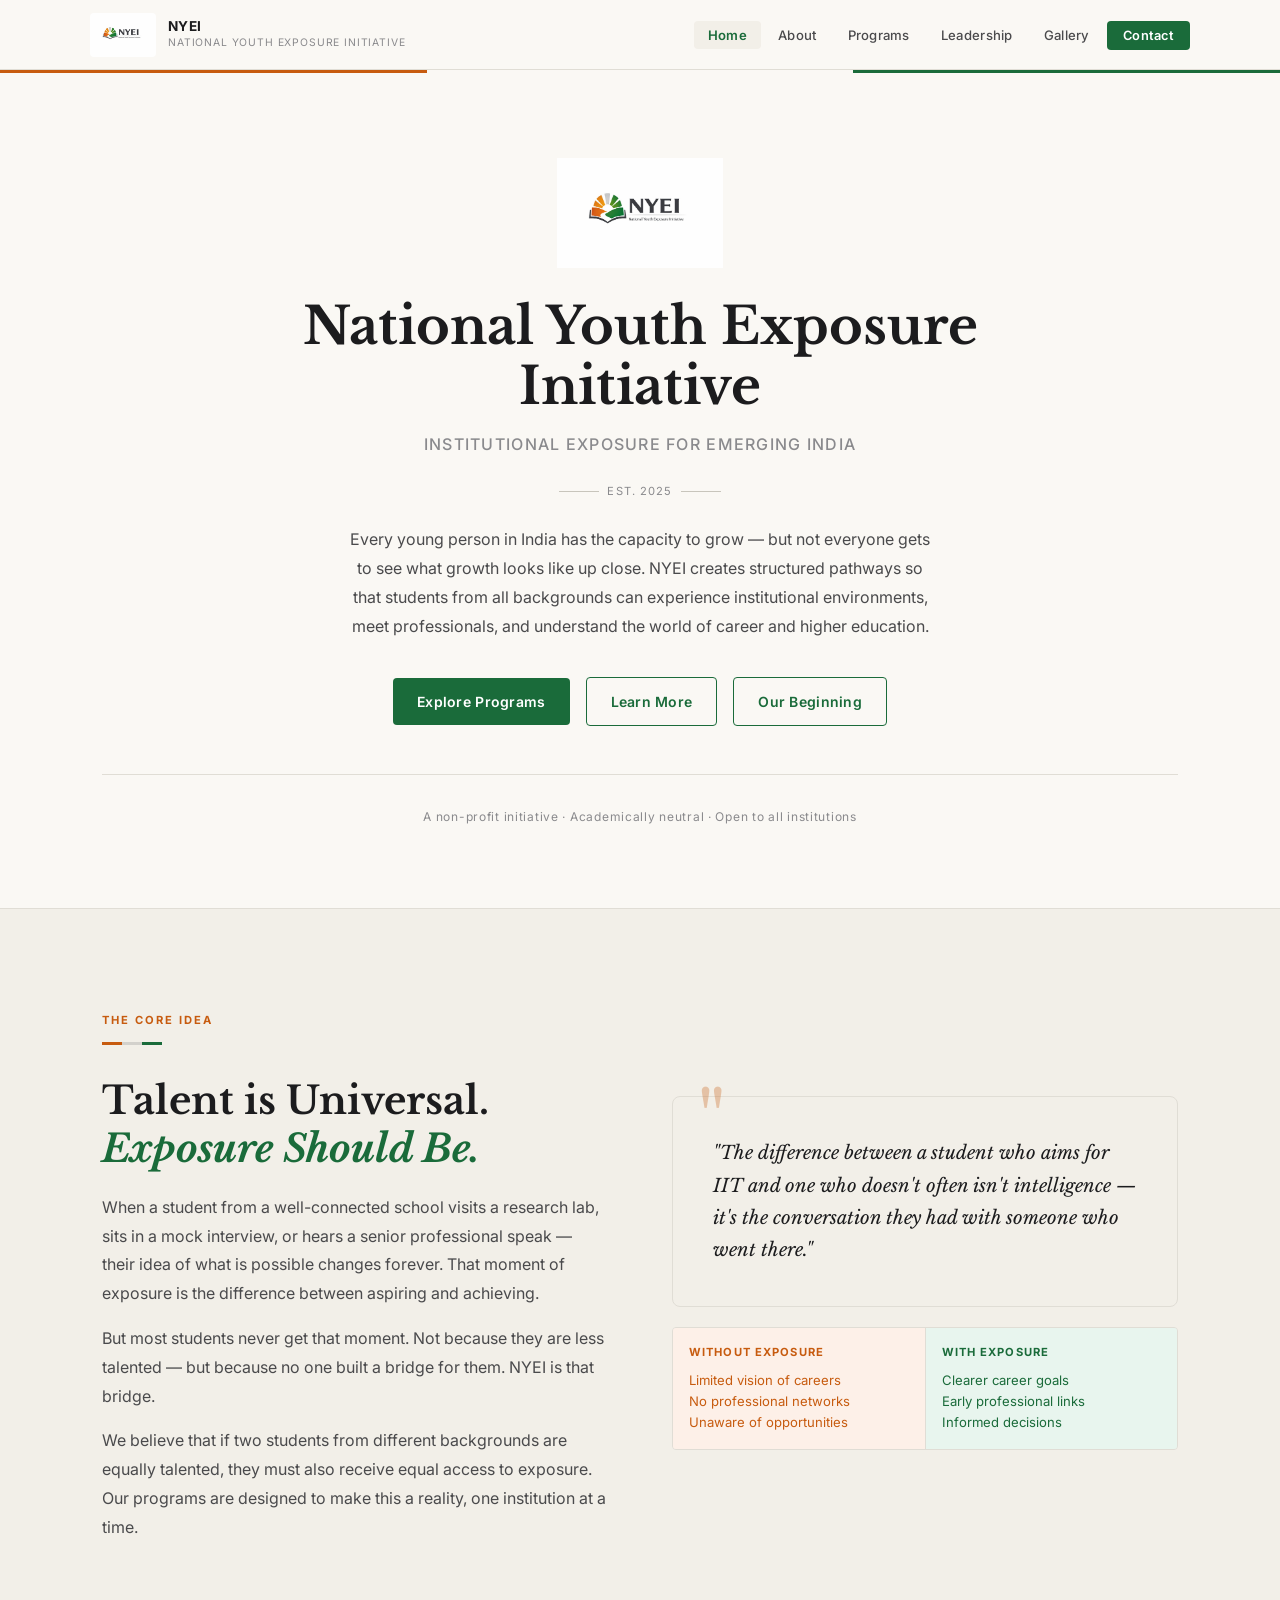
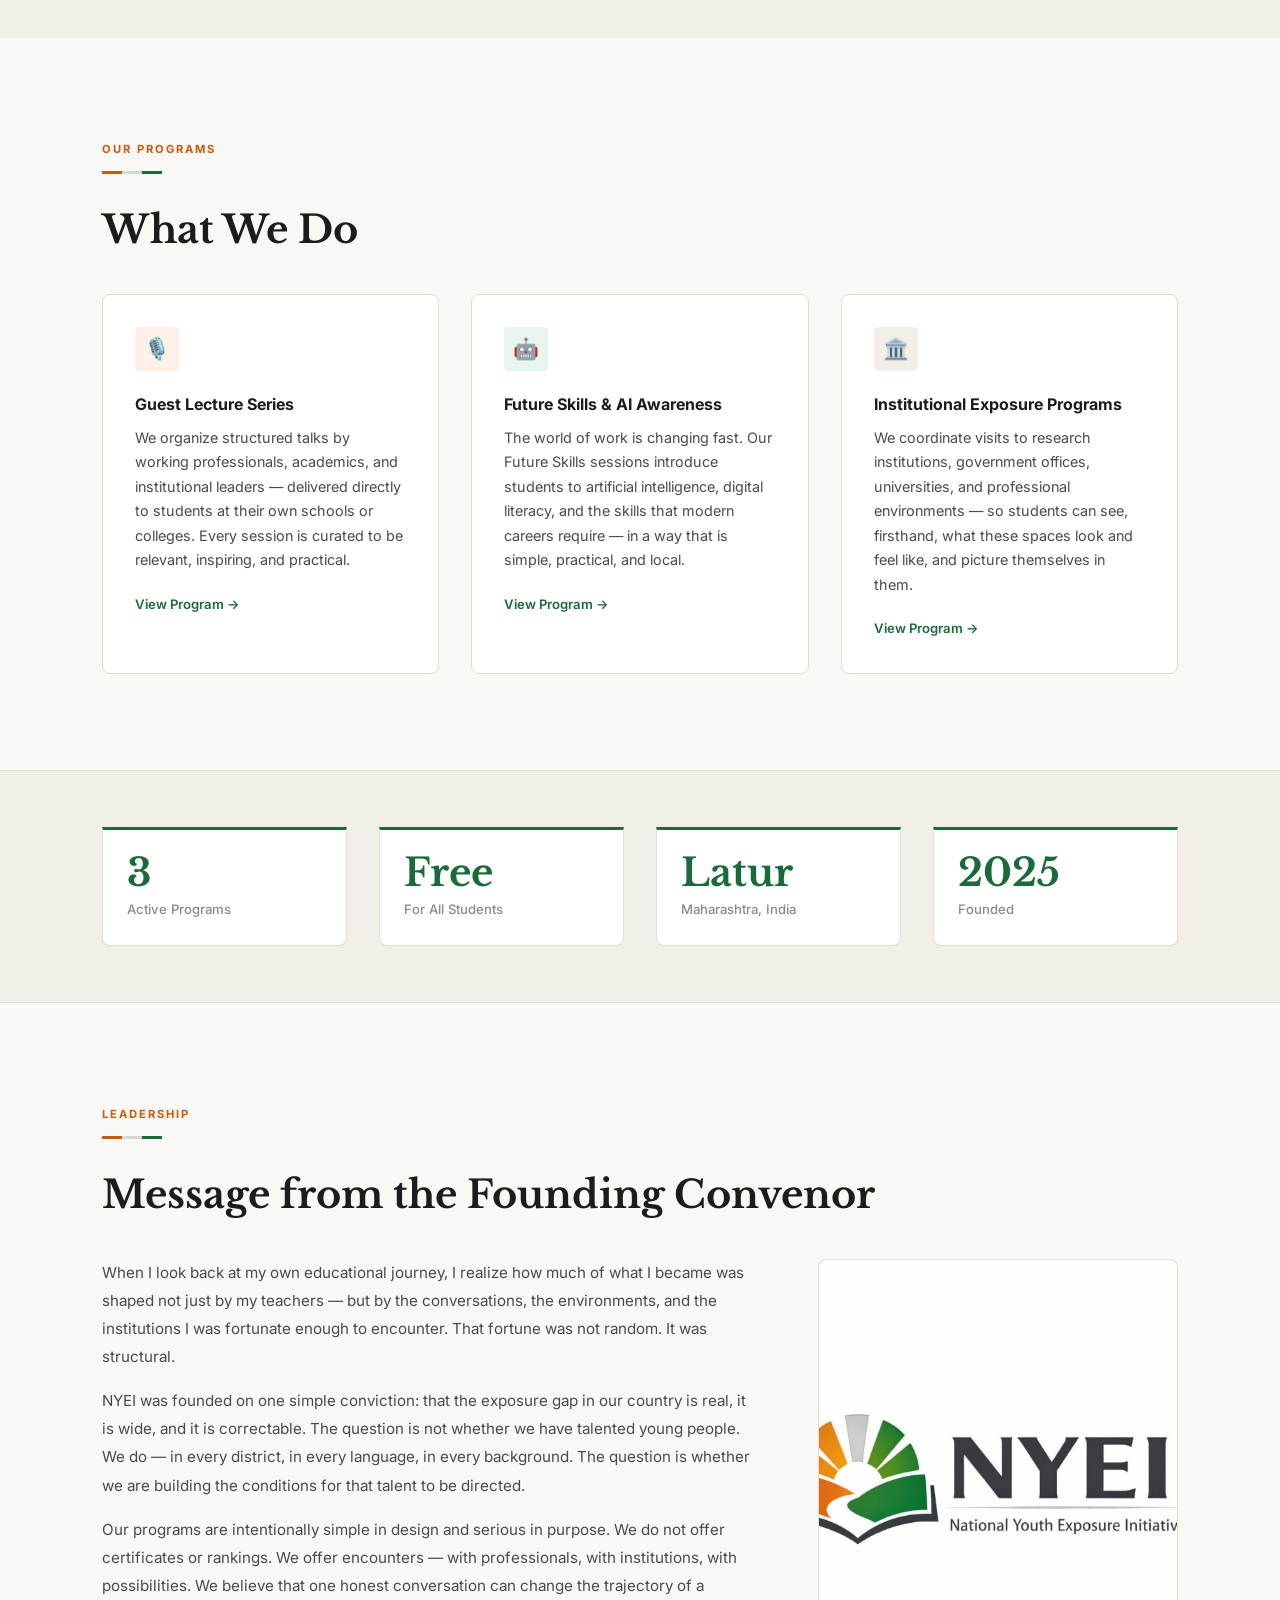
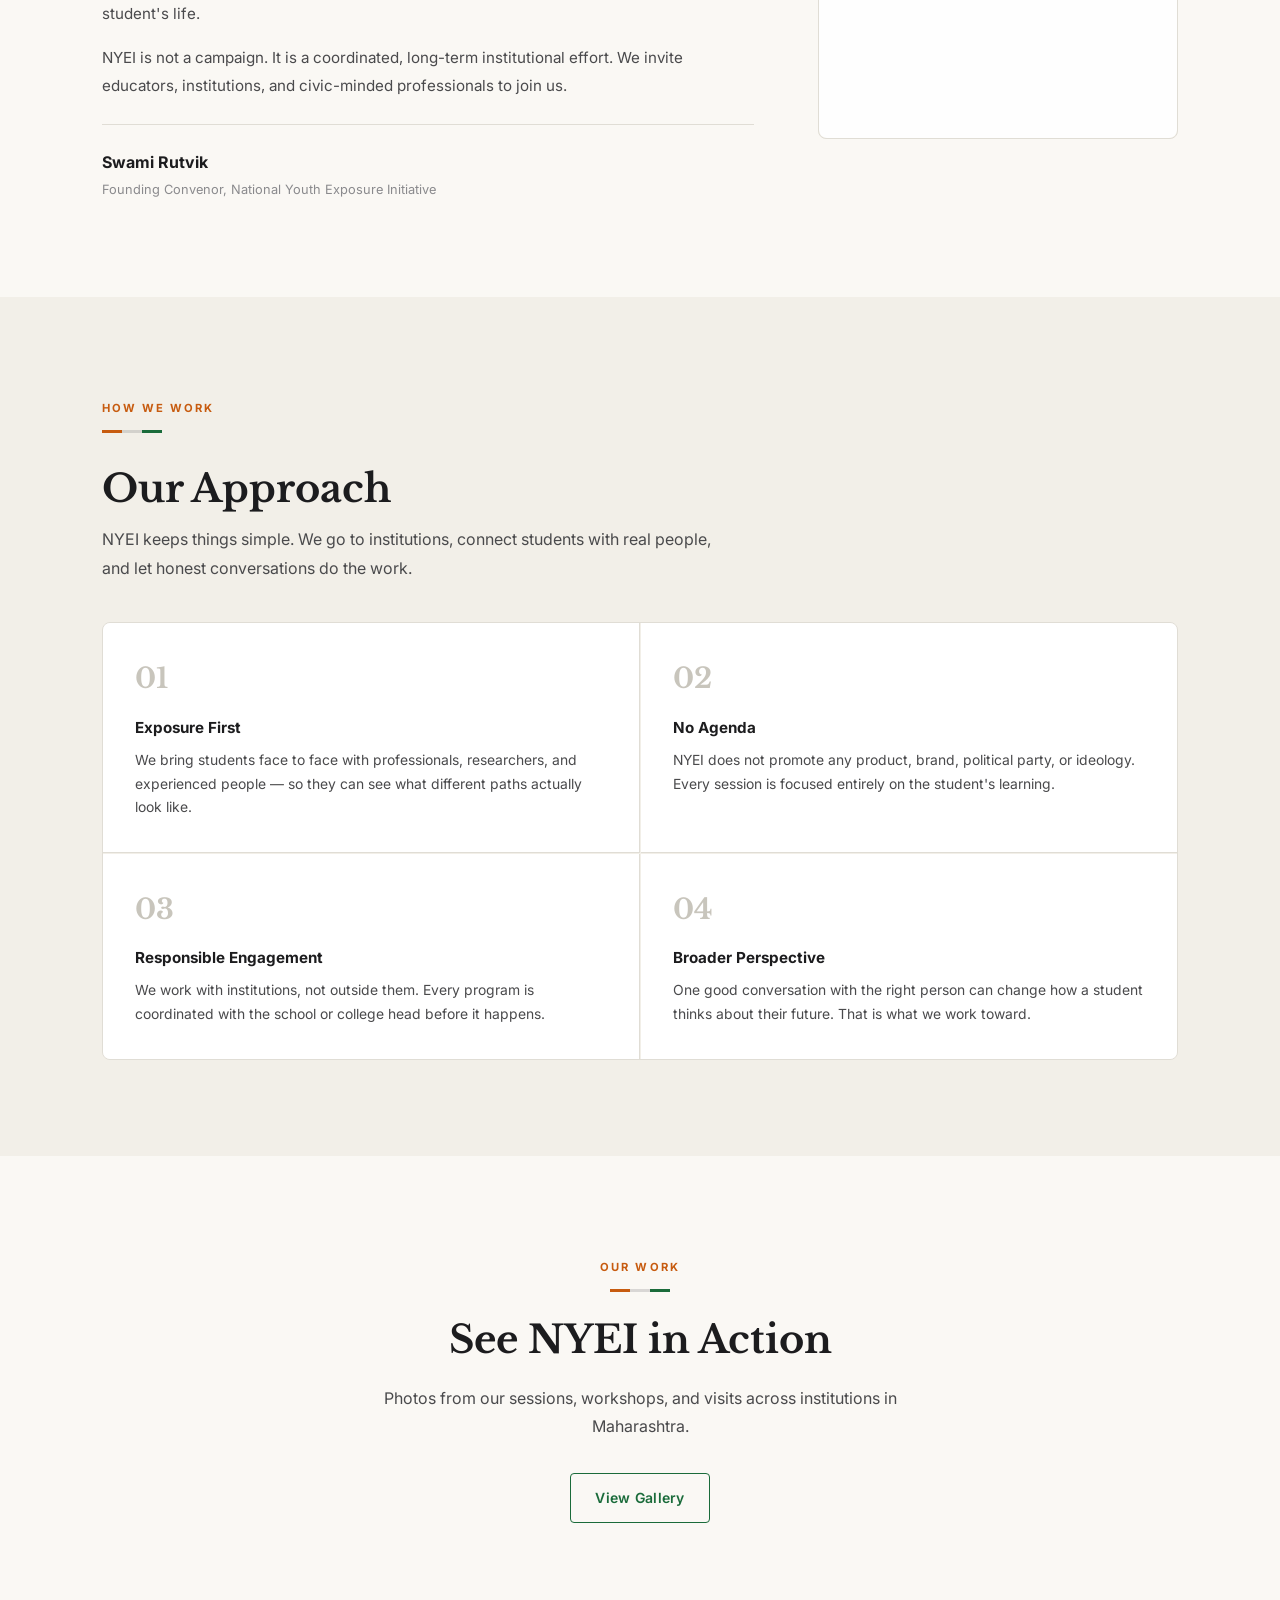
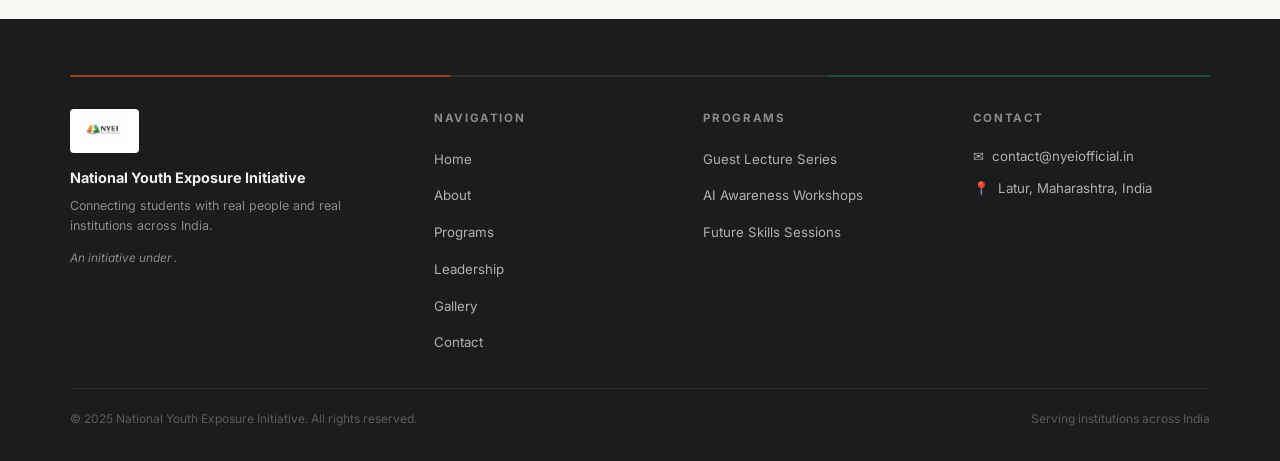
==== commit ea1201cc: "initial comiit some update" ====
--- a/index.html
+++ b/index.html
@@ -49,7 +49,6 @@
   <!-- Hero -->
   <section class="hero">
     <div class="container">
-      <div class="hero-eyebrow">An initiative under </div>
       <div class="hero-emblem">
         <img src="assets/images/nyei-logo.jpg" alt="NYEI Logo" />
       </div>
@@ -68,6 +67,7 @@
       <div class="hero-actions">
         <a href="programs.html" class="btn btn-primary">Explore Programs</a>
         <a href="about.html" class="btn btn-outline">Learn More</a>
+        <a href="our-beginning.html" class="btn btn-outline">Our Beginning</a>
       </div>
       <p class="hero-note">A non-profit initiative · Academically neutral · Open to all institutions</p>
     </div>
--- a/css/styles.css
+++ b/css/styles.css
@@ -1790,4 +1790,273 @@
   .team-card {
     flex: 0 0 calc(100% - 0rem);
   }
+}
+
+/* ─── Founding Members Grid ─────────────────────────── */
+.founders-grid {
+  display: grid;
+  grid-template-columns: repeat(4, 1fr);
+  gap: 1.5rem;
+}
+
+.founder-card {
+  text-align: center;
+  background: var(--bg-card);
+  border: 1px solid var(--border-subtle);
+  border-radius: var(--radius-md);
+  padding: 2rem 1.25rem 1.75rem;
+  cursor: pointer;
+  transition: box-shadow 0.25s ease, transform 0.25s ease, border-color 0.25s ease;
+}
+
+.founder-card:hover {
+  box-shadow: 0 8px 28px rgba(0, 0, 0, 0.09);
+  transform: translateY(-4px);
+  border-color: var(--accent-green);
+}
+
+.founder-card-photo {
+  width: 100px;
+  height: 100px;
+  border-radius: 50%;
+  overflow: hidden;
+  margin: 0 auto 1.25rem;
+  border: 3px solid var(--border-subtle);
+  transition: border-color 0.25s ease;
+}
+
+.founder-card:hover .founder-card-photo {
+  border-color: var(--accent-green);
+}
+
+.founder-card-placeholder {
+  background: linear-gradient(135deg, var(--accent-green), var(--accent-saffron));
+  display: flex;
+  align-items: center;
+  justify-content: center;
+}
+
+.founder-card-placeholder span {
+  font-size: 1.5rem;
+  font-weight: 700;
+  color: #fff;
+  font-family: var(--font-serif);
+}
+
+.founder-card-name {
+  font-size: 1rem;
+  font-weight: 700;
+  color: var(--text-primary);
+  margin-bottom: 0.35rem;
+}
+
+.founder-card-role {
+  font-size: 0.78rem;
+  color: var(--text-muted);
+  font-weight: 600;
+  letter-spacing: 0.06em;
+  text-transform: uppercase;
+}
+
+/* ─── Profile Modal ─────────────────────────────────── */
+.profile-modal-overlay {
+  position: fixed;
+  inset: 0;
+  background: rgba(28, 28, 30, 0.55);
+  backdrop-filter: blur(6px);
+  z-index: 1000;
+  display: flex;
+  align-items: center;
+  justify-content: center;
+  padding: 2rem;
+  opacity: 0;
+  visibility: hidden;
+  transition: opacity 0.3s ease, visibility 0.3s ease;
+}
+
+.profile-modal-overlay.active {
+  opacity: 1;
+  visibility: visible;
+}
+
+.profile-modal {
+  background: var(--bg-primary);
+  border: 1px solid var(--border-subtle);
+  border-radius: 12px;
+  max-width: 560px;
+  width: 100%;
+  max-height: 85vh;
+  overflow-y: auto;
+  padding: 2.5rem;
+  position: relative;
+  box-shadow: 0 20px 60px rgba(0, 0, 0, 0.15);
+  transform: translateY(20px);
+  transition: transform 0.3s ease;
+}
+
+.profile-modal-overlay.active .profile-modal {
+  transform: translateY(0);
+}
+
+.profile-modal-close {
+  position: absolute;
+  top: 1rem;
+  right: 1rem;
+  width: 36px;
+  height: 36px;
+  border-radius: 50%;
+  border: 1px solid var(--border-subtle);
+  background: var(--bg-card);
+  color: var(--text-secondary);
+  font-size: 1.3rem;
+  cursor: pointer;
+  display: flex;
+  align-items: center;
+  justify-content: center;
+  transition: background 0.2s ease, color 0.2s ease;
+  line-height: 1;
+}
+
+.profile-modal-close:hover {
+  background: var(--text-primary);
+  color: var(--white);
+  border-color: var(--text-primary);
+}
+
+.profile-modal-header {
+  display: flex;
+  align-items: center;
+  gap: 1.25rem;
+  margin-bottom: 2rem;
+  padding-bottom: 1.5rem;
+  border-bottom: 1px solid var(--border-subtle);
+}
+
+.profile-modal-photo {
+  width: 72px;
+  height: 72px;
+  border-radius: 50%;
+  overflow: hidden;
+  border: 3px solid var(--border-subtle);
+  flex-shrink: 0;
+}
+
+.profile-modal-photo img {
+  width: 100%;
+  height: 100%;
+  object-fit: cover;
+}
+
+.profile-modal-photo-placeholder {
+  background: linear-gradient(135deg, var(--accent-green), var(--accent-saffron));
+  display: flex;
+  align-items: center;
+  justify-content: center;
+}
+
+.profile-modal-photo-placeholder span {
+  font-size: 1.3rem;
+  font-weight: 700;
+  color: #fff;
+  font-family: var(--font-serif);
+}
+
+.profile-modal-name {
+  font-family: var(--font-serif);
+  font-size: 1.3rem;
+  font-weight: 700;
+  color: var(--text-primary);
+  margin-bottom: 0.2rem;
+}
+
+.profile-modal-role {
+  font-size: 0.78rem;
+  font-weight: 600;
+  letter-spacing: 0.1em;
+  text-transform: uppercase;
+  color: var(--accent-saffron);
+}
+
+.profile-modal-body {
+  display: flex;
+  flex-direction: column;
+  gap: 1.5rem;
+}
+
+.profile-section-label {
+  font-size: 0.72rem;
+  font-weight: 700;
+  letter-spacing: 0.14em;
+  text-transform: uppercase;
+  color: var(--accent-green);
+  margin-bottom: 0.5rem;
+}
+
+.profile-section p {
+  font-size: 0.92rem;
+  color: var(--text-secondary);
+  line-height: 1.75;
+}
+
+.profile-modal-signature {
+  margin-top: 2rem;
+  padding-top: 1.5rem;
+  border-top: 1px solid var(--border-subtle);
+}
+
+.signature-space {
+  height: 48px;
+  border-bottom: 1px solid var(--border-medium);
+  margin-bottom: 0.75rem;
+  display: flex;
+  align-items: flex-end;
+  padding-bottom: 0.25rem;
+}
+
+.signature-placeholder {
+  font-size: 0.75rem;
+  color: var(--text-muted);
+  font-style: italic;
+  opacity: 0.5;
+}
+
+.signature-name {
+  font-size: 0.95rem;
+  font-weight: 700;
+  color: var(--text-primary);
+}
+
+.signature-role {
+  font-size: 0.78rem;
+  color: var(--text-muted);
+  margin-top: 0.15rem;
+}
+
+/* ─── Founding Members: Responsive ──────────────────── */
+@media (max-width: 900px) {
+  .founders-grid {
+    grid-template-columns: repeat(2, 1fr);
+  }
+}
+
+@media (max-width: 480px) {
+  .founders-grid {
+    grid-template-columns: 1fr;
+    max-width: 280px;
+    margin: 0 auto;
+  }
+
+  .profile-modal-overlay {
+    padding: 1rem;
+  }
+
+  .profile-modal {
+    padding: 1.75rem;
+    max-height: 90vh;
+  }
+
+  .profile-modal-header {
+    flex-direction: column;
+    text-align: center;
+  }
 }
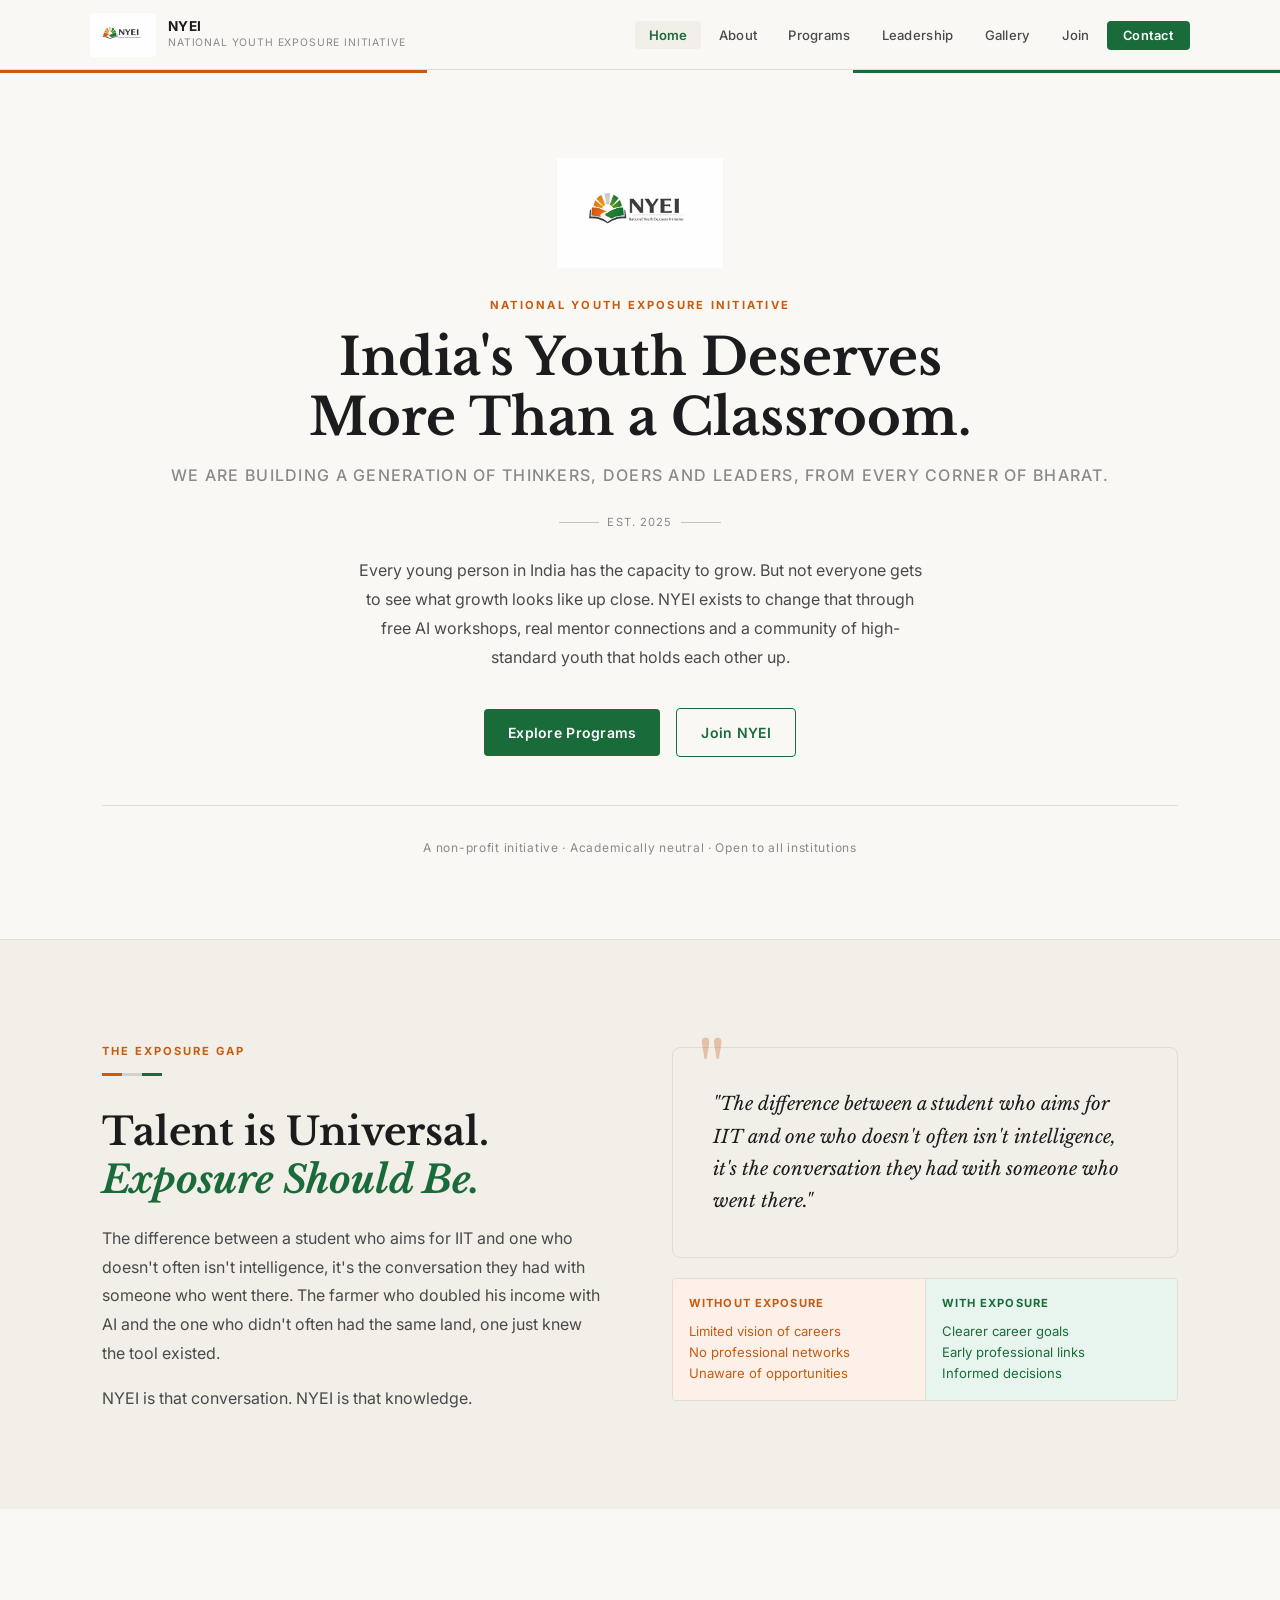
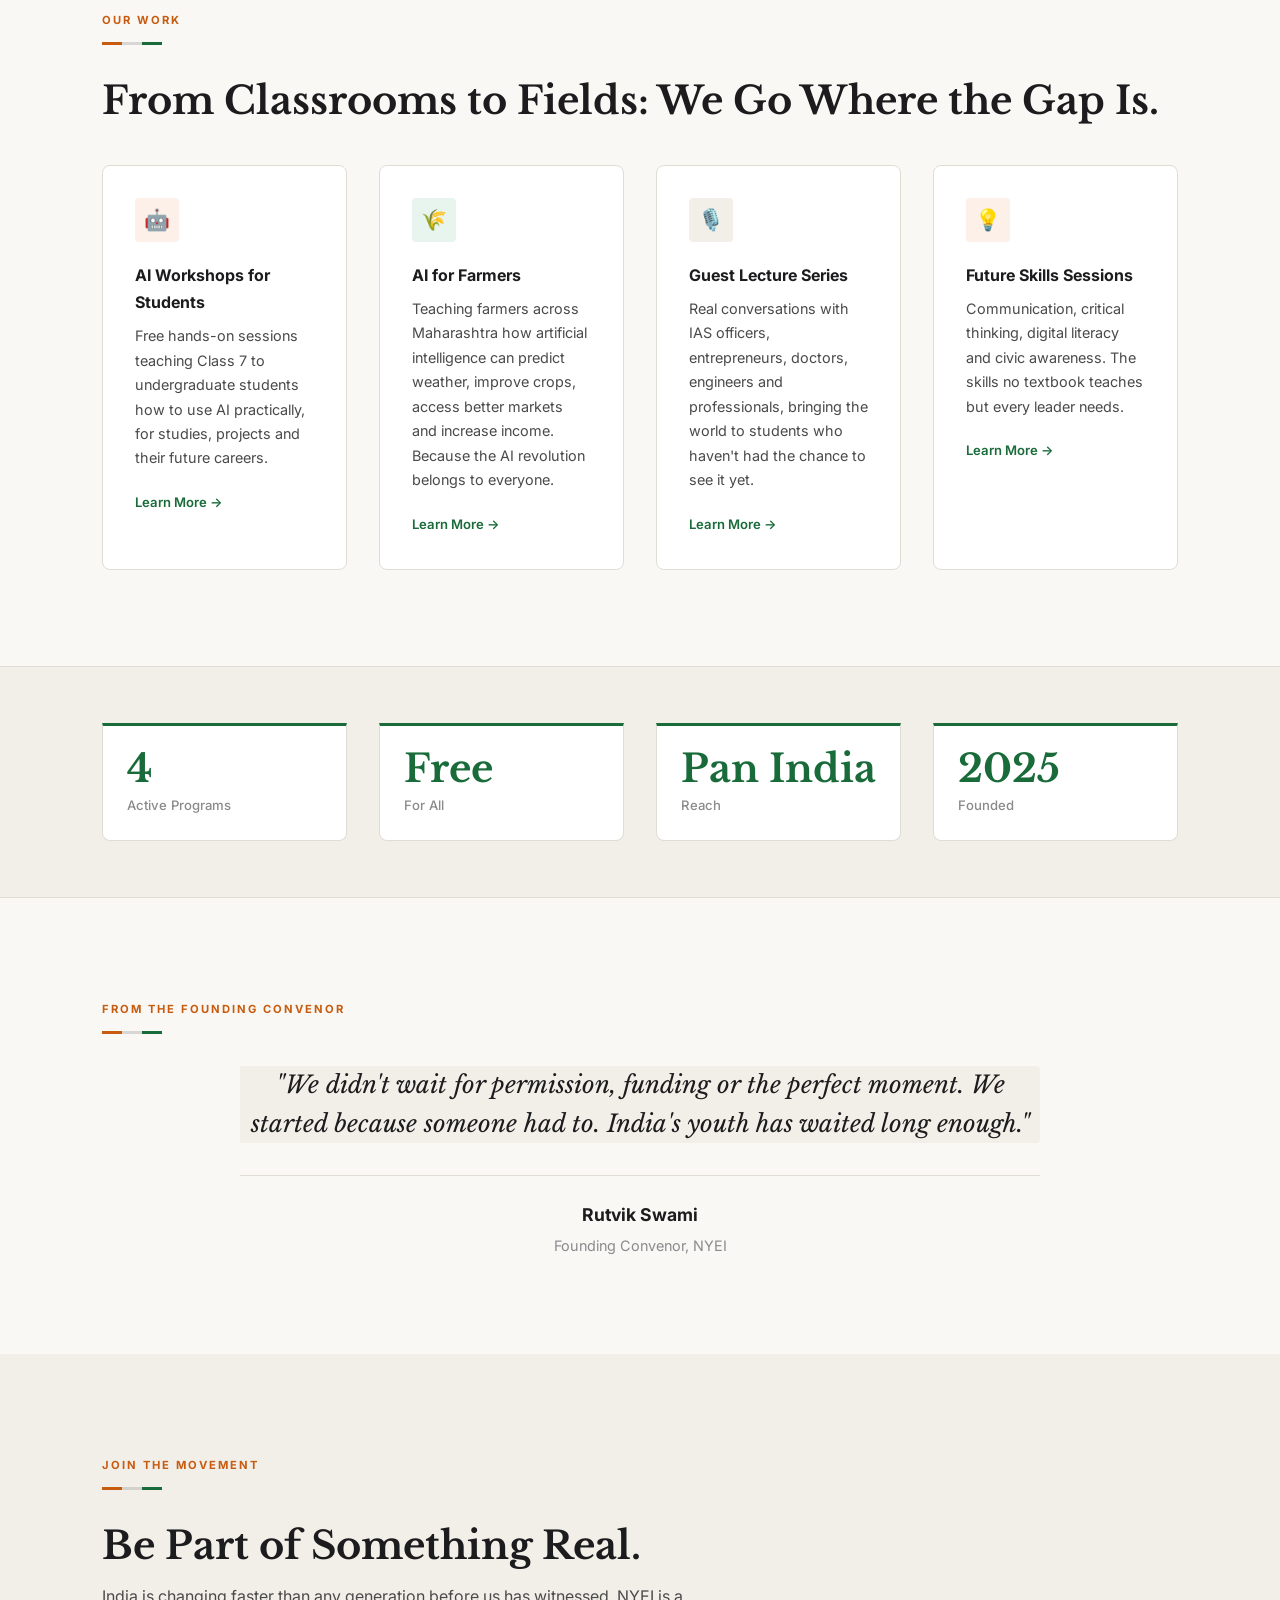
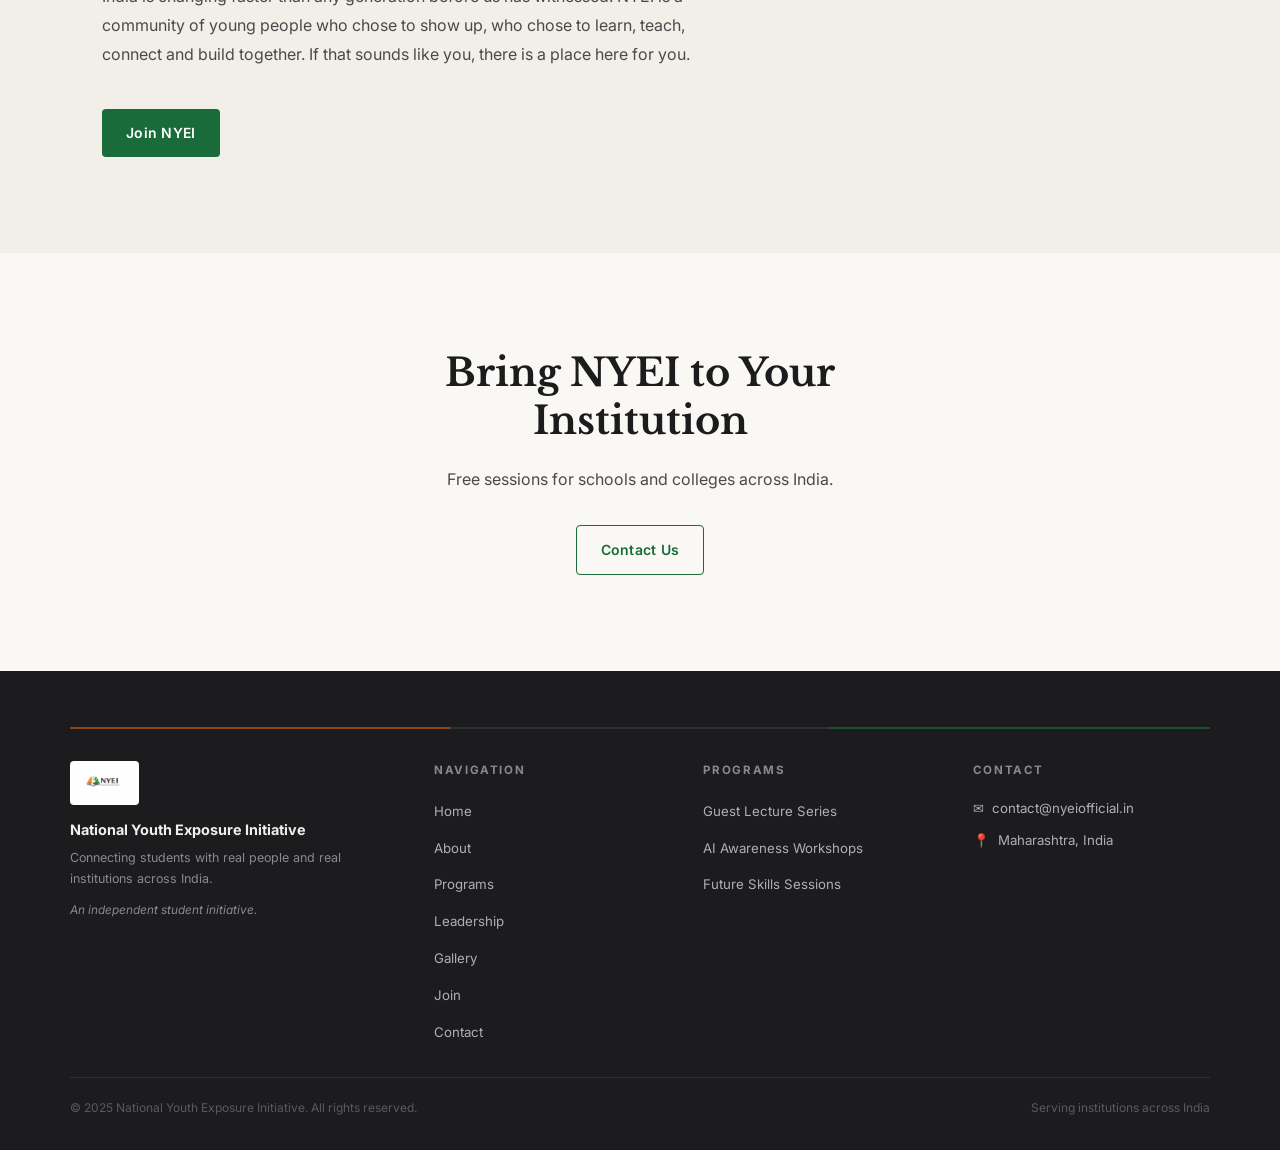
==== commit 9de0302d: "feat: comprehensive website overhaul, mobile responsiveness, and functional forms" ====
--- a/index.html
+++ b/index.html
@@ -4,12 +4,26 @@
 <head>
   <meta charset="UTF-8" />
   <meta name="viewport" content="width=device-width, initial-scale=1.0" />
-  <title>NYEI — National Youth Exposure Initiative</title>
+  <title>NYEI: National Youth Exposure Initiative | Youth Movement India</title>
   <meta name="description"
-    content="National Youth Exposure Initiative (NYEI) bridges the institutional exposure gap for young people across India through structured programs, guest lectures, and career awareness." />
+    content="NYEI is building India's next generation of thinkers, leaders and doers. Free AI workshops, guest lectures and youth programs for students and farmers across India." />
+  <meta name="keywords" content="youth initiative India, AI workshops students India, free programs schools India, NYEI, National Youth Exposure Initiative, youth movement Maharashtra" />
   <link rel="stylesheet" href="css/styles.css" />
   <link rel="icon" type="image/jpeg" href="assets/images/nyei-logo.jpg" />
   <link rel="apple-touch-icon" href="assets/images/nyei-logo.jpg" />
+  <script type="application/ld+json">
+  {
+    "@context": "https://schema.org",
+    "@type": "NGO",
+    "name": "National Youth Exposure Initiative",
+    "alternateName": "NYEI",
+    "url": "https://nyeiofficial.in",
+    "description": "NYEI is building India's next generation of thinkers, leaders and doers through free AI workshops, guest lectures and youth programs.",
+    "foundingDate": "2025",
+    "areaServed": "India",
+    "email": "contact@nyeiofficial.in"
+  }
+  </script>
 </head>
 
 <body>
@@ -26,7 +40,7 @@
   <nav class="nav">
     <div class="nav-inner">
       <a href="index.html" class="nav-brand">
-        <img src="assets/images/nyei-logo.jpg" alt="NYEI Logo" style="height:44px;width:auto;border-radius:4px;" />
+        <img src="assets/images/nyei-logo.jpg" alt="NYEI Logo: National Youth Exposure Initiative India" style="height:44px;width:auto;border-radius:4px;" />
         <div class="nav-brand-text">
           <span class="nav-brand-name">NYEI</span>
           <span class="nav-brand-sub">National Youth Exposure Initiative</span>
@@ -38,6 +52,7 @@
         <li><a href="programs.html" class="nav-link">Programs</a></li>
         <li><a href="leadership.html" class="nav-link">Leadership</a></li>
         <li><a href="documentation.html" class="nav-link">Gallery</a></li>
+        <li><a href="contact.html#join-nyei" class="nav-link">Join</a></li>
         <li><a href="contact.html" class="nav-link nav-cta">Contact</a></li>
       </ul>
       <button class="nav-mobile-toggle" aria-label="Toggle menu">
@@ -50,24 +65,22 @@
   <section class="hero">
     <div class="container">
       <div class="hero-emblem">
-        <img src="assets/images/nyei-logo.jpg" alt="NYEI Logo" />
-      </div>
-      <h1 class="hero-title">National Youth Exposure Initiative</h1>
-      <p class="hero-subtitle">Institutional Exposure for Emerging India</p>
+        <img src="assets/images/nyei-logo.jpg" alt="NYEI Logo: National Youth Exposure Initiative India" />
+      </div>
+      <p class="hero-eyebrow">National Youth Exposure Initiative</p>
+      <h1 class="hero-title">India's Youth Deserves More Than a Classroom.</h1>
+      <p class="hero-subtitle">We are building a generation of thinkers, doers and leaders, from every corner of Bharat.</p>
       <div class="hero-divider">
         <div class="hero-divider-line"></div>
         <span style="font-size:0.7rem;letter-spacing:0.1em;color:var(--text-muted);">EST. 2025</span>
         <div class="hero-divider-line"></div>
       </div>
       <p class="hero-body">
-        Every young person in India has the capacity to grow — but not everyone gets to see what growth looks like up
-        close. NYEI creates structured pathways so that students from all backgrounds can experience institutional
-        environments, meet professionals, and understand the world of career and higher education.
+        Every young person in India has the capacity to grow. But not everyone gets to see what growth looks like up close. NYEI exists to change that through free AI workshops, real mentor connections and a community of high-standard youth that holds each other up.
       </p>
       <div class="hero-actions">
         <a href="programs.html" class="btn btn-primary">Explore Programs</a>
-        <a href="about.html" class="btn btn-outline">Learn More</a>
-        <a href="our-beginning.html" class="btn btn-outline">Our Beginning</a>
+        <a href="contact.html#join-nyei" class="btn btn-outline">Join NYEI</a>
       </div>
       <p class="hero-note">A non-profit initiative · Academically neutral · Open to all institutions</p>
     </div>
@@ -78,29 +91,21 @@
     <div class="container">
       <div class="exposure-section">
         <div>
-          <span class="section-eyebrow">The Core Idea</span>
+          <span class="section-eyebrow">The Exposure Gap</span>
           <div class="tricolor-bar"><span></span><span></span><span></span></div>
           <h2 class="section-title">Talent is Universal.<br><em>Exposure Should Be.</em></h2>
           <div class="section-body">
             <p>
-              When a student from a well-connected school visits a research lab, sits in a mock interview, or hears a
-              senior professional speak — their idea of what is possible changes forever. That moment of exposure is the
-              difference between aspiring and achieving.
+              The difference between a student who aims for IIT and one who doesn't often isn't intelligence, it's the conversation they had with someone who went there. The farmer who doubled his income with AI and the one who didn't often had the same land, one just knew the tool existed.
             </p>
             <p>
-              But most students never get that moment. Not because they are less talented — but because no one built a
-              bridge for them. NYEI is that bridge.
+              NYEI is that conversation. NYEI is that knowledge.
             </p>
-            <p>
-              We believe that if two students from different backgrounds are equally talented, they must also receive
-              equal access to exposure. Our programs are designed to make this a reality, one institution at a time.
-            </p>
           </div>
         </div>
         <div>
           <div class="exposure-visual">
-            <p>"The difference between a student who aims for IIT and one who doesn't often isn't intelligence — it's
-              the conversation they had with someone who went there."</p>
+            <p>"The difference between a student who aims for IIT and one who doesn't often isn't intelligence, it's the conversation they had with someone who went there."</p>
           </div>
           <div class="compare-row" style="margin-top:1.25rem;">
             <div class="compare-col">
@@ -124,48 +129,49 @@
   <!-- What We Do -->
   <section class="section">
     <div class="container">
-      <span class="section-eyebrow">Our Programs</span>
+      <span class="section-eyebrow">Our Work</span>
       <div class="tricolor-bar"><span></span><span></span><span></span></div>
-      <h2 class="section-title" style="margin-bottom:2.5rem;">What We Do</h2>
-      <div class="grid-3">
+      <h2 class="section-title" style="margin-bottom:2.5rem;">From Classrooms to Fields: We Go Where the Gap Is.</h2>
+      <div class="grid-4">
         <!-- Card 1 -->
         <div class="card">
-          <div class="card-icon card-icon-saffron">🎙️</div>
+          <div class="card-icon card-icon-saffron">🤖</div>
+          <div class="card-title">AI Workshops for Students</div>
+          <p class="card-text">
+            Free hands-on sessions teaching Class 7 to undergraduate students how to use AI practically, for studies, projects and their future careers.
+          </p>
+          <a href="programs.html#ai-awareness"
+            style="display:inline-block;margin-top:1.25rem;font-size:0.82rem;font-weight:600;color:var(--accent-green);">Learn More →</a>
+        </div>
+        <!-- Card 2 -->
+        <div class="card">
+          <div class="card-icon card-icon-green">🌾</div>
+          <div class="card-title">AI for Farmers</div>
+          <p class="card-text">
+            Teaching farmers across Maharashtra how artificial intelligence can predict weather, improve crops, access better markets and increase income. Because the AI revolution belongs to everyone.
+          </p>
+          <a href="programs.html"
+            style="display:inline-block;margin-top:1.25rem;font-size:0.82rem;font-weight:600;color:var(--accent-green);">Learn More →</a>
+        </div>
+        <!-- Card 3 -->
+        <div class="card">
+          <div class="card-icon card-icon-neutral">🎙️</div>
           <div class="card-title">Guest Lecture Series</div>
           <p class="card-text">
-            We organize structured talks by working professionals, academics, and institutional leaders — delivered
-            directly to students at their own schools or colleges. Every session is curated to be relevant, inspiring,
-            and practical.
+            Real conversations with IAS officers, entrepreneurs, doctors, engineers and professionals, bringing the world to students who haven't had the chance to see it yet.
           </p>
           <a href="programs.html#guest-lectures"
-            style="display:inline-block;margin-top:1.25rem;font-size:0.82rem;font-weight:600;color:var(--accent-green);">View
-            Program →</a>
-        </div>
-        <!-- Card 2 -->
+            style="display:inline-block;margin-top:1.25rem;font-size:0.82rem;font-weight:600;color:var(--accent-green);">Learn More →</a>
+        </div>
+        <!-- Card 4 -->
         <div class="card">
-          <div class="card-icon card-icon-green">🤖</div>
-          <div class="card-title">Future Skills &amp; AI Awareness</div>
+          <div class="card-icon card-icon-saffron">💡</div>
+          <div class="card-title">Future Skills Sessions</div>
           <p class="card-text">
-            The world of work is changing fast. Our Future Skills sessions introduce students to artificial
-            intelligence, digital literacy, and the skills that modern careers require — in a way that is simple,
-            practical, and local.
+            Communication, critical thinking, digital literacy and civic awareness. The skills no textbook teaches but every leader needs.
           </p>
           <a href="programs.html#future-skills"
-            style="display:inline-block;margin-top:1.25rem;font-size:0.82rem;font-weight:600;color:var(--accent-green);">View
-            Program →</a>
-        </div>
-        <!-- Card 3 -->
-        <div class="card">
-          <div class="card-icon card-icon-neutral">🏛️</div>
-          <div class="card-title">Institutional Exposure Programs</div>
-          <p class="card-text">
-            We coordinate visits to research institutions, government offices, universities, and professional
-            environments — so students can see, firsthand, what these spaces look and feel like, and picture themselves
-            in them.
-          </p>
-          <a href="programs.html#exposure"
-            style="display:inline-block;margin-top:1.25rem;font-size:0.82rem;font-weight:600;color:var(--accent-green);">View
-            Program →</a>
+            style="display:inline-block;margin-top:1.25rem;font-size:0.82rem;font-weight:600;color:var(--accent-green);">Learn More →</a>
         </div>
       </div>
     </div>
@@ -177,16 +183,16 @@
     <div class="container">
       <div class="grid-4">
         <div class="stat-block">
-          <div class="stat-number">3</div>
+          <div class="stat-number">4</div>
           <div class="stat-label">Active Programs</div>
         </div>
         <div class="stat-block">
           <div class="stat-number">Free</div>
-          <div class="stat-label">For All Students</div>
+          <div class="stat-label">For All</div>
         </div>
         <div class="stat-block">
-          <div class="stat-number">Latur</div>
-          <div class="stat-label">Maharashtra, India</div>
+          <div class="stat-number">Pan India</div>
+          <div class="stat-label">Reach</div>
         </div>
         <div class="stat-block">
           <div class="stat-number">2025</div>
@@ -199,96 +205,45 @@
   <!-- Founder Message -->
   <section class="section">
     <div class="container">
-      <span class="section-eyebrow">Leadership</span>
+      <span class="section-eyebrow">From the Founding Convenor</span>
       <div class="tricolor-bar"><span></span><span></span><span></span></div>
-      <h2 class="section-title" style="margin-bottom:2.5rem;">Message from the Founding Convenor</h2>
-      <div class="founder-section">
-        <div>
+      <div class="founder-section" style="display: block; text-align: center; max-width: 800px; margin: 0 auto;">
           <div class="founder-message">
-            <p>
-              When I look back at my own educational journey, I realize how much of what I became was shaped not just by
-              my teachers — but by the conversations, the environments, and the institutions I was fortunate enough to
-              encounter. That fortune was not random. It was structural.
-            </p>
-            <p>
-              NYEI was founded on one simple conviction: that the exposure gap in our country is real, it is wide, and
-              it is correctable. The question is not whether we have talented young people. We do — in every district,
-              in every language, in every background. The question is whether we are building the conditions for that
-              talent to be directed.
-            </p>
-            <p>
-              Our programs are intentionally simple in design and serious in purpose. We do not offer certificates or
-              rankings. We offer encounters — with professionals, with institutions, with possibilities. We believe that
-              one honest conversation can change the trajectory of a student's life.
-            </p>
-            <p>
-              NYEI is not a campaign. It is a coordinated, long-term institutional effort. We invite educators,
-              institutions, and civic-minded professionals to join us.
-            </p>
-          </div>
-          <div class="founder-signature">
-            <div class="founder-sig-name">Swami Rutvik</div>
-            <div class="founder-sig-role">Founding Convenor, National Youth Exposure Initiative</div>
-          </div>
-        </div>
-        <div>
-          <div class="founder-portrait">
-            <img src="assets/images/founder-rutvik.jpg" alt="Swami Rutvik — Founding Convenor, NYEI"
-              style="width:100%;border-radius:8px;object-fit:cover;display:block;" />
-          </div>
-        </div>
-      </div>
-    </div>
-  </section>
-
-  <!-- Working Philosophy -->
+            <div class="pull-quote" style="margin: 0 0 2rem 0; border: none; padding: 0;">
+                <p style="font-size: 1.5rem; line-height: 1.6; color: var(--text-primary);">
+                    "We didn't wait for permission, funding or the perfect moment. We started because someone had to. India's youth has waited long enough."
+                </p>
+            </div>
+          </div>
+          <div class="founder-signature" style="margin-top: 1.5rem;">
+            <div class="founder-sig-name" style="font-size: 1.1rem; font-weight: 700; color: var(--text-primary);">Rutvik Swami</div>
+            <div class="founder-sig-role" style="font-size: 0.9rem; color: var(--text-muted); margin-top: 0.25rem;">Founding Convenor, NYEI</div>
+          </div>
+      </div>
+    </div>
+  </section>
+
+  <!-- Join Section -->
   <section class="section section-alt">
     <div class="container">
-      <span class="section-eyebrow">How We Work</span>
+      <span class="section-eyebrow">Join the Movement</span>
       <div class="tricolor-bar"><span></span><span></span><span></span></div>
-      <h2 class="section-title" style="margin-bottom:0.75rem;">Our Approach</h2>
-      <p class="section-body" style="margin-bottom:2.5rem;">
-        NYEI keeps things simple. We go to institutions, connect students with real people, and let honest conversations
-        do the work.
-      </p>
-      <div class="philosophy-grid">
-        <div class="philosophy-item">
-          <div class="philosophy-num">01</div>
-          <div class="philosophy-title">Exposure First</div>
-          <p class="philosophy-text">We bring students face to face with professionals, researchers, and experienced
-            people — so they can see what different paths actually look like.</p>
-        </div>
-        <div class="philosophy-item">
-          <div class="philosophy-num">02</div>
-          <div class="philosophy-title">No Agenda</div>
-          <p class="philosophy-text">NYEI does not promote any product, brand, political party, or ideology. Every
-            session is focused entirely on the student's learning.</p>
-        </div>
-        <div class="philosophy-item">
-          <div class="philosophy-num">03</div>
-          <div class="philosophy-title">Responsible Engagement</div>
-          <p class="philosophy-text">We work with institutions, not outside them. Every program is coordinated with the
-            school or college head before it happens.</p>
-        </div>
-        <div class="philosophy-item">
-          <div class="philosophy-num">04</div>
-          <div class="philosophy-title">Broader Perspective</div>
-          <p class="philosophy-text">One good conversation with the right person can change how a student thinks about
-            their future. That is what we work toward.</p>
-        </div>
-      </div>
-    </div>
-  </section>
-
-  <!-- Past Work CTA -->
+      <h2 class="section-title" style="margin-bottom:0.75rem;">Be Part of Something Real.</h2>
+      <div class="section-body" style="margin-bottom:2.5rem;">
+        <p>
+            India is changing faster than any generation before us has witnessed. NYEI is a community of young people who chose to show up, who chose to learn, teach, connect and build together. If that sounds like you, there is a place here for you.
+        </p>
+      </div>
+      <a href="contact.html#join-nyei" class="btn btn-primary">Join NYEI</a>
+    </div>
+  </section>
+
+  <!-- Bottom CTA -->
   <section class="section">
     <div class="container" style="text-align:center;max-width:620px;">
-      <span class="section-eyebrow">Our Work</span>
-      <div class="tricolor-bar" style="margin:0 auto 1.5rem;"><span></span><span></span><span></span></div>
-      <h2 class="section-title">See NYEI in Action</h2>
-      <p class="section-body" style="margin:0 auto 2rem;">Photos from our sessions, workshops, and visits across
-        institutions in Maharashtra.</p>
-      <a href="documentation.html" class="btn btn-outline">View Gallery</a>
+      <h2 class="section-title">Bring NYEI to Your Institution</h2>
+      <p class="section-body" style="margin:0 auto 2rem;">Free sessions for schools and colleges across India.</p>
+      <a href="contact.html#collaborate" class="btn btn-outline">Contact Us</a>
     </div>
   </section>
 
@@ -299,12 +254,11 @@
       <div class="footer-top">
         <div>
           <div class="footer-brand-mark">
-            <img src="assets/images/nyei-logo.jpg" alt="NYEI Logo" />
+            <img src="assets/images/nyei-logo.jpg" alt="NYEI Logo: National Youth Exposure Initiative India" />
           </div>
           <div class="footer-brand-name">National Youth Exposure Initiative</div>
           <p class="footer-brand-desc">Connecting students with real people and real institutions across India.</p>
-          <p class="footer-brand-desc" style="margin-top:0.75rem;font-style:italic;font-size:0.74rem;">An initiative
-            under .</p>
+          <p class="footer-brand-desc" style="margin-top:0.75rem;font-style:italic;font-size:0.74rem;">An independent student initiative.</p>
         </div>
         <div>
           <div class="footer-col-title">Navigation</div>
@@ -314,6 +268,7 @@
             <li><a href="programs.html" class="footer-link">Programs</a></li>
             <li><a href="leadership.html" class="footer-link">Leadership</a></li>
             <li><a href="documentation.html" class="footer-link">Gallery</a></li>
+            <li><a href="contact.html#join-nyei" class="footer-link">Join</a></li>
             <li><a href="contact.html" class="footer-link">Contact</a></li>
           </ul>
         </div>
@@ -333,7 +288,7 @@
           </div>
           <div class="footer-contact-item">
             <span>📍</span>
-            <span>Latur, Maharashtra, India</span>
+            <span>Maharashtra, India</span>
           </div>
         </div>
       </div>
@@ -352,4 +307,3 @@
 </body>
 
 </html>
-
--- a/css/styles.css
+++ b/css/styles.css
@@ -1,2062 +1,2019 @@
-/* =========================================
-   NYEI — National Youth Exposure Initiative
-   Main Stylesheet
-   ========================================= */
-
-/* --- Google Fonts --- */
-@import url('https://fonts.googleapis.com/css2?family=Inter:wght@300;400;500;600;700&family=Libre+Baskerville:ital,wght@0,400;0,700;1,400&display=swap');
-
-/* --- CSS Custom Properties --- */
-:root {
-  /* Colors */
-  --bg-primary: #FAF8F4;
-  --bg-secondary: #F2EFE8;
-  --bg-card: #FFFFFF;
-  --text-primary: #1C1C1E;
-  --text-secondary: #4A4A4C;
-  --text-muted: #8A8A8D;
-  --accent-saffron: #C75B0F;
-  --accent-saffron-lt: #E8854A;
-  --accent-green: #1A6B3A;
-  --accent-green-lt: #2E8B57;
-  --border-subtle: #E0DDD5;
-  --border-medium: #C8C5BC;
-  --white: #FFFFFF;
-
-  /* Typography */
-  --font-body: 'Inter', -apple-system, BlinkMacSystemFont, sans-serif;
-  --font-serif: 'Libre Baskerville', Georgia, serif;
-
-  /* Spacing */
-  --space-xs: 0.5rem;
-  --space-sm: 1rem;
-  --space-md: 2rem;
-  --space-lg: 3.5rem;
-  --space-xl: 6rem;
-
-  /* Layout */
-  --max-width: 1140px;
-  --nav-h: 70px;
-  --radius-sm: 4px;
-  --radius-md: 8px;
-
-  /* Transitions */
-  --trans-fast: 0.15s ease;
-  --trans-base: 0.25s ease;
-}
-
-/* --- Reset & Base --- */
-*,
-*::before,
-*::after {
-  box-sizing: border-box;
-  margin: 0;
-  padding: 0;
-}
-
-html {
-  scroll-behavior: smooth;
-  font-size: 16px;
-}
-
-body {
-  font-family: var(--font-body);
-  background-color: var(--bg-primary);
-  color: var(--text-primary);
-  line-height: 1.7;
-  -webkit-font-smoothing: antialiased;
-}
-
-img {
-  max-width: 100%;
-  height: auto;
-  display: block;
-}
-
-a {
-  color: inherit;
-  text-decoration: none;
-  transition: color var(--trans-fast);
-}
-
-ul,
-ol {
-  list-style: none;
-}
-
-/* --- Preloader --- */
-#preloader {
-  position: fixed;
-  inset: 0;
-  background: var(--bg-primary);
-  display: flex;
-  align-items: center;
-  justify-content: center;
-  z-index: 9999;
-  transition: opacity 0.4s ease, visibility 0.4s ease;
-}
-
-#preloader.hidden {
-  opacity: 0;
-  visibility: hidden;
-}
-
-.preloader-inner {
-  display: flex;
-  flex-direction: column;
-  align-items: center;
-  gap: 1rem;
-}
-
-.preloader-emblem {
-  width: 48px;
-  height: 48px;
-  border: 3px solid var(--border-subtle);
-  border-top-color: var(--accent-saffron);
-  border-radius: 50%;
-  animation: spin 0.8s linear infinite;
-}
-
-.preloader-text {
-  font-size: 0.75rem;
-  letter-spacing: 0.15em;
-  color: var(--text-muted);
-  text-transform: uppercase;
-  font-weight: 500;
-}
-
-@keyframes spin {
-  to {
-    transform: rotate(360deg);
-  }
-}
-
-/* --- Navigation --- */
-.nav {
-  position: sticky;
-  top: 0;
-  z-index: 100;
-  background: rgba(250, 248, 244, 0.96);
-  backdrop-filter: blur(8px);
-  border-bottom: 1px solid var(--border-subtle);
-  height: var(--nav-h);
-}
-
-.nav-inner {
-  max-width: var(--max-width);
-  margin: 0 auto;
-  padding: 0 var(--space-md);
-  height: 100%;
-  display: flex;
-  align-items: center;
-  justify-content: space-between;
-}
-
-.nav-brand {
-  display: flex;
-  align-items: center;
-  gap: 0.75rem;
-}
-
-.nav-logo-mark {
-  width: 38px;
-  height: 38px;
-  background: var(--accent-green);
-  border-radius: var(--radius-sm);
-  display: flex;
-  align-items: center;
-  justify-content: center;
-  color: var(--white);
-  font-size: 1rem;
-  font-weight: 700;
-  font-family: var(--font-serif);
-  flex-shrink: 0;
-}
-
-.nav-brand-text {
-  display: flex;
-  flex-direction: column;
-}
-
-.nav-brand-name {
-  font-size: 0.85rem;
-  font-weight: 700;
-  color: var(--text-primary);
-  letter-spacing: 0.02em;
-  line-height: 1.2;
-}
-
-.nav-brand-sub {
-  font-size: 0.65rem;
-  color: var(--text-muted);
-  letter-spacing: 0.08em;
-  text-transform: uppercase;
-}
-
-.nav-links {
-  display: flex;
-  align-items: center;
-  gap: 0.25rem;
-}
-
-.nav-link {
-  padding: 0.4rem 0.85rem;
-  font-size: 0.82rem;
-  font-weight: 500;
-  color: var(--text-secondary);
-  border-radius: var(--radius-sm);
-  letter-spacing: 0.02em;
-  transition: background var(--trans-fast), color var(--trans-fast);
-}
-
-.nav-link:hover,
-.nav-link.active {
-  color: var(--text-primary);
-  background: var(--bg-secondary);
-}
-
-.nav-link.active {
-  color: var(--accent-green);
-  font-weight: 600;
-}
-
-.nav-cta {
-  padding: 0.45rem 1rem;
-  background: var(--accent-green);
-  color: var(--white) !important;
-  border-radius: var(--radius-sm);
-  font-size: 0.8rem;
-  font-weight: 600;
-  transition: background var(--trans-fast) !important;
-}
-
-.nav-cta:hover {
-  background: var(--accent-green-lt) !important;
-}
-
-.nav-mobile-toggle {
-  display: none;
-  flex-direction: column;
-  gap: 5px;
-  cursor: pointer;
-  padding: 4px;
-}
-
-.nav-mobile-toggle span {
-  width: 22px;
-  height: 2px;
-  background: var(--text-primary);
-  border-radius: 2px;
-  transition: var(--trans-base);
-}
-
-/* --- Page Banner (inner pages) --- */
-.page-banner {
-  background: var(--bg-secondary);
-  border-bottom: 1px solid var(--border-subtle);
-  padding: 3.5rem var(--space-md) 3rem;
-}
-
-.page-banner-inner {
-  max-width: var(--max-width);
-  margin: 0 auto;
-}
-
-.breadcrumb {
-  display: flex;
-  align-items: center;
-  gap: 0.5rem;
-  font-size: 0.78rem;
-  color: var(--text-muted);
-  margin-bottom: 1rem;
-}
-
-.breadcrumb a:hover {
-  color: var(--accent-green);
-}
-
-.breadcrumb-sep {
-  opacity: 0.5;
-}
-
-.page-banner-title {
-  font-family: var(--font-serif);
-  font-size: clamp(1.8rem, 3.5vw, 2.5rem);
-  font-weight: 700;
-  color: var(--text-primary);
-  line-height: 1.25;
-  margin-bottom: 0.75rem;
-}
-
-.page-banner-sub {
-  font-size: 1rem;
-  color: var(--text-secondary);
-  max-width: 560px;
-}
-
-/* --- Container --- */
-.container {
-  max-width: var(--max-width);
-  margin: 0 auto;
-  padding: 0 var(--space-md);
-}
-
-/* --- Sections --- */
-.section {
-  padding: var(--space-xl) var(--space-md);
-}
-
-.section-sm {
-  padding: var(--space-lg) var(--space-md);
-}
-
-.section-alt {
-  background: var(--bg-secondary);
-}
-
-.section-eyebrow {
-  display: inline-block;
-  font-size: 0.7rem;
-  font-weight: 700;
-  letter-spacing: 0.18em;
-  text-transform: uppercase;
-  color: var(--accent-saffron);
-  margin-bottom: 0.75rem;
-}
-
-.section-title {
-  font-family: var(--font-serif);
-  font-size: clamp(1.6rem, 3vw, 2.4rem);
-  font-weight: 700;
-  line-height: 1.25;
-  color: var(--text-primary);
-  margin-bottom: 1.25rem;
-}
-
-.section-title em {
-  font-style: italic;
-  color: var(--accent-green);
-}
-
-.section-body {
-  font-size: 1rem;
-  color: var(--text-secondary);
-  max-width: 620px;
-  line-height: 1.8;
-}
-
-.section-body p+p {
-  margin-top: 1rem;
-}
-
-/* --- Tricolor Divider --- */
-.tricolor-bar {
-  display: flex;
-  height: 3px;
-  width: 60px;
-  gap: 0;
-  margin-bottom: 2rem;
-}
-
-.tricolor-bar span:nth-child(1) {
-  flex: 1;
-  background: var(--accent-saffron);
-}
-
-.tricolor-bar span:nth-child(2) {
-  flex: 1;
-  background: var(--text-muted);
-  opacity: 0.3;
-}
-
-.tricolor-bar span:nth-child(3) {
-  flex: 1;
-  background: var(--accent-green);
-}
-
-/* --- Cards --- */
-.card {
-  background: var(--bg-card);
-  border: 1px solid var(--border-subtle);
-  border-radius: var(--radius-md);
-  padding: var(--space-md);
-  transition: box-shadow var(--trans-base), border-color var(--trans-base);
-}
-
-.card:hover {
-  box-shadow: 0 4px 20px rgba(0, 0, 0, 0.07);
-  border-color: var(--border-medium);
-}
-
-.card-icon {
-  width: 44px;
-  height: 44px;
-  border-radius: var(--radius-sm);
-  display: flex;
-  align-items: center;
-  justify-content: center;
-  margin-bottom: 1.25rem;
-  font-size: 1.3rem;
-}
-
-.card-icon-saffron {
-  background: #FDF0E8;
-  color: var(--accent-saffron);
-}
-
-.card-icon-green {
-  background: #E8F5EE;
-  color: var(--accent-green);
-}
-
-.card-icon-neutral {
-  background: var(--bg-secondary);
-  color: var(--text-secondary);
-}
-
-.card-title {
-  font-size: 1rem;
-  font-weight: 700;
-  color: var(--text-primary);
-  margin-bottom: 0.5rem;
-}
-
-.card-text {
-  font-size: 0.9rem;
-  color: var(--text-secondary);
-  line-height: 1.7;
-}
-
-/* --- Grid Layouts --- */
-.grid-2 {
-  display: grid;
-  grid-template-columns: 1fr 1fr;
-  gap: var(--space-md);
-}
-
-.grid-3 {
-  display: grid;
-  grid-template-columns: repeat(3, 1fr);
-  gap: var(--space-md);
-}
-
-.grid-4 {
-  display: grid;
-  grid-template-columns: repeat(4, 1fr);
-  gap: var(--space-md);
-}
-
-/* --- Buttons --- */
-.btn {
-  display: inline-flex;
-  align-items: center;
-  gap: 0.5rem;
-  padding: 0.75rem 1.5rem;
-  border-radius: var(--radius-sm);
-  font-size: 0.875rem;
-  font-weight: 600;
-  cursor: pointer;
-  border: none;
-  transition: var(--trans-base);
-  font-family: var(--font-body);
-  letter-spacing: 0.02em;
-}
-
-.btn-primary {
-  background: var(--accent-green);
-  color: var(--white);
-}
-
-.btn-primary:hover {
-  background: var(--accent-green-lt);
-}
-
-.btn-outline {
-  background: transparent;
-  color: var(--accent-green);
-  border: 1.5px solid var(--accent-green);
-}
-
-.btn-outline:hover {
-  background: var(--accent-green);
-  color: var(--white);
-}
-
-.btn-sm {
-  padding: 0.55rem 1.1rem;
-  font-size: 0.8rem;
-}
-
-/* --- Tag / Badge --- */
-.tag {
-  display: inline-block;
-  padding: 0.2rem 0.65rem;
-  font-size: 0.7rem;
-  font-weight: 600;
-  letter-spacing: 0.06em;
-  text-transform: uppercase;
-  border-radius: 2px;
-}
-
-.tag-saffron {
-  background: #FDF0E8;
-  color: var(--accent-saffron);
-}
-
-.tag-green {
-  background: #E8F5EE;
-  color: var(--accent-green);
-}
-
-.tag-neutral {
-  background: var(--bg-secondary);
-  color: var(--text-muted);
-}
-
-/* --- Quote Block --- */
-.pull-quote {
-  border-left: 3px solid var(--accent-saffron);
-  padding: 1rem 1.5rem;
-  margin: 2rem 0;
-  background: #FDF5EE;
-  border-radius: 0 var(--radius-sm) var(--radius-sm) 0;
-}
-
-.pull-quote p {
-  font-family: var(--font-serif);
-  font-size: 1.05rem;
-  font-style: italic;
-  color: var(--text-primary);
-  line-height: 1.75;
-}
-
-.pull-quote cite {
-  display: block;
-  margin-top: 0.5rem;
-  font-size: 0.8rem;
-  font-style: normal;
-  color: var(--text-muted);
-  font-weight: 600;
-}
-
-/* --- Stat Block --- */
-.stat-block {
-  padding: 1.5rem;
-  border: 1px solid var(--border-subtle);
-  border-top: 3px solid var(--accent-green);
-  background: var(--bg-card);
-  border-radius: 0 0 var(--radius-md) var(--radius-md);
-}
-
-.stat-number {
-  font-family: var(--font-serif);
-  font-size: 2.4rem;
-  font-weight: 700;
-  color: var(--accent-green);
-  line-height: 1;
-}
-
-.stat-label {
-  font-size: 0.82rem;
-  color: var(--text-muted);
-  margin-top: 0.35rem;
-  font-weight: 500;
-}
-
-/* --- Accordion --- */
-.accordion-item {
-  border-bottom: 1px solid var(--border-subtle);
-}
-
-.accordion-trigger {
-  width: 100%;
-  display: flex;
-  align-items: center;
-  justify-content: space-between;
-  padding: 1.25rem 0;
-  background: none;
-  border: none;
-  cursor: pointer;
-  font-family: var(--font-body);
-  font-size: 0.95rem;
-  font-weight: 600;
-  color: var(--text-primary);
-  text-align: left;
-  gap: 1rem;
-}
-
-.accordion-trigger .acc-icon {
-  width: 22px;
-  height: 22px;
-  border-radius: 50%;
-  border: 1.5px solid var(--border-medium);
-  display: flex;
-  align-items: center;
-  justify-content: center;
-  font-size: 0.85rem;
-  flex-shrink: 0;
-  transition: var(--trans-base);
-  color: var(--text-muted);
-}
-
-.accordion-trigger[aria-expanded="true"] .acc-icon {
-  background: var(--accent-green);
-  border-color: var(--accent-green);
-  color: white;
-  transform: rotate(45deg);
-}
-
-.accordion-body {
-  display: none;
-  padding: 0 0 1.25rem;
-  font-size: 0.9rem;
-  color: var(--text-secondary);
-  line-height: 1.75;
-}
-
-.accordion-body.open {
-  display: block;
-}
-
-/* --- Form Elements --- */
-.form-group {
-  margin-bottom: 1.25rem;
-}
-
-.form-label {
-  display: block;
-  font-size: 0.82rem;
-  font-weight: 600;
-  color: var(--text-secondary);
-  margin-bottom: 0.4rem;
-  letter-spacing: 0.02em;
-}
-
-.form-control {
-  width: 100%;
-  padding: 0.7rem 1rem;
-  border: 1.5px solid var(--border-subtle);
-  border-radius: var(--radius-sm);
-  background: var(--bg-card);
-  font-family: var(--font-body);
-  font-size: 0.9rem;
-  color: var(--text-primary);
-  transition: border-color var(--trans-fast);
-  outline: none;
-}
-
-.form-control:focus {
-  border-color: var(--accent-green);
-}
-
-textarea.form-control {
-  resize: vertical;
-  min-height: 120px;
-}
-
-select.form-control {
-  appearance: none;
-  cursor: pointer;
-}
-
-/* --- Footer --- */
-footer {
-  background: #1C1C1E;
-  color: #D1D1D3;
-  padding: var(--space-lg) var(--space-md) var(--space-md);
-}
-
-.footer-inner {
-  max-width: var(--max-width);
-  margin: 0 auto;
-}
-
-.footer-top {
-  display: grid;
-  grid-template-columns: 1.4fr 1fr 1fr 1fr;
-  gap: var(--space-md);
-  padding-bottom: var(--space-md);
-  border-bottom: 1px solid rgba(255, 255, 255, 0.08);
-}
-
-.footer-brand-mark {
-  margin-bottom: 1rem;
-}
-
-.footer-brand-mark img {
-  height: 44px;
-  width: auto;
-  display: block;
-  background: white;
-  border-radius: 4px;
-  padding: 3px 6px;
-}
-
-.footer-brand-name {
-  font-size: 0.9rem;
-  font-weight: 700;
-  color: #F0EFEC;
-  margin-bottom: 0.3rem;
-  line-height: 1.3;
-}
-
-.footer-brand-desc {
-  font-size: 0.78rem;
-  color: #8A8A8D;
-  line-height: 1.65;
-  margin-top: 0.5rem;
-}
-
-.footer-col-title {
-  font-size: 0.72rem;
-  font-weight: 700;
-  letter-spacing: 0.14em;
-  text-transform: uppercase;
-  color: #8A8A8D;
-  margin-bottom: 1rem;
-}
-
-.footer-links {
-  display: flex;
-  flex-direction: column;
-  gap: 0.6rem;
-}
-
-.footer-link {
-  font-size: 0.83rem;
-  color: #B0B0B3;
-  transition: color var(--trans-fast);
-}
-
-.footer-link:hover {
-  color: #F0EFEC;
-}
-
-.footer-contact-item {
-  display: flex;
-  align-items: flex-start;
-  gap: 0.5rem;
-  font-size: 0.83rem;
-  color: #B0B0B3;
-  margin-bottom: 0.6rem;
-}
-
-.footer-contact-item span {
-  flex-shrink: 0;
-}
-
-.footer-bottom {
-  display: flex;
-  align-items: center;
-  justify-content: space-between;
-  padding-top: 1.25rem;
-  flex-wrap: wrap;
-  gap: 0.5rem;
-}
-
-.footer-bottom-left {
-  font-size: 0.75rem;
-  color: #5A5A5D;
-}
-
-.footer-bottom-right {
-  font-size: 0.75rem;
-  color: #5A5A5D;
-  text-align: right;
-}
-
-.footer-tricolor {
-  display: flex;
-  height: 2px;
-  margin-bottom: 2rem;
-  gap: 0;
-  border-radius: 2px;
-  overflow: hidden;
-}
-
-.footer-tricolor span:nth-child(1) {
-  flex: 1;
-  background: var(--accent-saffron);
-  opacity: 0.7;
-}
-
-.footer-tricolor span:nth-child(2) {
-  flex: 1;
-  background: #888;
-  opacity: 0.2;
-}
-
-.footer-tricolor span:nth-child(3) {
-  flex: 1;
-  background: var(--accent-green);
-  opacity: 0.7;
-}
-
-/* --- Hero (Home) --- */
-.hero {
-  background: var(--bg-primary);
-  padding: 5.5rem var(--space-md) 5rem;
-  text-align: center;
-  border-bottom: 1px solid var(--border-subtle);
-  position: relative;
-  overflow: hidden;
-}
-
-.hero::before {
-  content: '';
-  position: absolute;
-  top: 0;
-  left: 0;
-  right: 0;
-  height: 3px;
-  background: linear-gradient(90deg, var(--accent-saffron) 33.33%, transparent 33.33% 66.66%, var(--accent-green) 66.66%);
-}
-
-.hero-emblem {
-  display: flex;
-  align-items: center;
-  justify-content: center;
-  margin: 0 auto 1.75rem;
-}
-
-.hero-emblem img {
-  height: 110px;
-  width: auto;
-  display: block;
-}
-
-.hero-eyebrow {
-  font-size: 0.7rem;
-  font-weight: 700;
-  letter-spacing: 0.2em;
-  text-transform: uppercase;
-  color: var(--accent-saffron);
-  margin-bottom: 0.75rem;
-}
-
-.hero-title {
-  font-family: var(--font-serif);
-  font-size: clamp(2rem, 4.5vw, 3.2rem);
-  font-weight: 700;
-  color: var(--text-primary);
-  line-height: 1.18;
-  margin-bottom: 0.9rem;
-  max-width: 760px;
-  margin-left: auto;
-  margin-right: auto;
-}
-
-.hero-subtitle {
-  font-size: 1rem;
-  font-weight: 500;
-  color: var(--text-muted);
-  letter-spacing: 0.08em;
-  text-transform: uppercase;
-  margin-bottom: 1.5rem;
-}
-
-.hero-divider {
-  display: flex;
-  align-items: center;
-  justify-content: center;
-  gap: 0.5rem;
-  margin-bottom: 1.5rem;
-}
-
-.hero-divider-line {
-  height: 1px;
-  width: 40px;
-  background: var(--border-medium);
-}
-
-.hero-body {
-  font-size: 1rem;
-  color: var(--text-secondary);
-  max-width: 580px;
-  margin: 0 auto 2.25rem;
-  line-height: 1.8;
-}
-
-.hero-actions {
-  display: flex;
-  align-items: center;
-  justify-content: center;
-  gap: 1rem;
-  flex-wrap: wrap;
-}
-
-.hero-note {
-  margin-top: 3rem;
-  padding-top: 2rem;
-  border-top: 1px solid var(--border-subtle);
-  font-size: 0.75rem;
-  color: var(--text-muted);
-  letter-spacing: 0.06em;
-}
-
-/* --- Exposure Section --- */
-.exposure-section {
-  display: grid;
-  grid-template-columns: 1fr 1fr;
-  gap: 4rem;
-  align-items: center;
-}
-
-.exposure-visual {
-  background: var(--bg-secondary);
-  border: 1px solid var(--border-subtle);
-  border-radius: var(--radius-md);
-  padding: 2.5rem;
-  position: relative;
-}
-
-.exposure-visual::before {
-  content: '"';
-  position: absolute;
-  top: -0.75rem;
-  left: 1.5rem;
-  font-size: 5rem;
-  color: var(--accent-saffron);
-  font-family: var(--font-serif);
-  line-height: 1;
-  opacity: 0.3;
-}
-
-.exposure-visual p {
-  font-family: var(--font-serif);
-  font-size: 1.15rem;
-  font-style: italic;
-  color: var(--text-primary);
-  line-height: 1.75;
-  position: relative;
-  z-index: 1;
-}
-
-.compare-row {
-  display: flex;
-  align-items: stretch;
-  gap: 0;
-  border: 1px solid var(--border-subtle);
-  border-radius: var(--radius-sm);
-  overflow: hidden;
-  margin-top: 1.5rem;
-}
-
-.compare-col {
-  flex: 1;
-  padding: 1rem;
-  font-size: 0.82rem;
-  line-height: 1.6;
-}
-
-.compare-col strong {
-  display: block;
-  font-size: 0.7rem;
-  font-weight: 700;
-  letter-spacing: 0.1em;
-  text-transform: uppercase;
-  margin-bottom: 0.5rem;
-}
-
-.compare-col:first-child {
-  background: #FDF0E8;
-  color: var(--accent-saffron);
-  border-right: 1px solid var(--border-subtle);
-}
-
-.compare-col:first-child strong {
-  color: var(--accent-saffron);
-}
-
-.compare-col:last-child {
-  background: #E8F5EE;
-  color: var(--accent-green);
-}
-
-.compare-col:last-child strong {
-  color: var(--accent-green);
-}
-
-/* --- Programs Grid --- */
-.program-card {
-  display: flex;
-  flex-direction: column;
-}
-
-.program-card-header {
-  padding: 1.5rem;
-  background: var(--bg-secondary);
-  border-radius: var(--radius-md) var(--radius-md) 0 0;
-  border: 1px solid var(--border-subtle);
-  border-bottom: none;
-}
-
-.program-card-body {
-  flex: 1;
-  padding: 1.5rem;
-  background: var(--bg-card);
-  border: 1px solid var(--border-subtle);
-  border-top: none;
-  border-radius: 0 0 var(--radius-md) var(--radius-md);
-}
-
-.program-card-num {
-  font-family: var(--font-serif);
-  font-size: 2rem;
-  font-weight: 700;
-  color: var(--border-medium);
-  margin-bottom: 0.75rem;
-}
-
-.program-card-title {
-  font-size: 1rem;
-  font-weight: 700;
-  color: var(--text-primary);
-  margin-bottom: 0.25rem;
-}
-
-.program-card-cat {
-  font-size: 0.72rem;
-  font-weight: 600;
-  letter-spacing: 0.1em;
-  text-transform: uppercase;
-  color: var(--accent-saffron);
-}
-
-.program-feature {
-  display: flex;
-  align-items: flex-start;
-  gap: 0.6rem;
-  font-size: 0.88rem;
-  color: var(--text-secondary);
-  padding: 0.4rem 0;
-  border-bottom: 1px solid var(--bg-secondary);
-}
-
-.program-feature:last-child {
-  border-bottom: none;
-}
-
-.program-feature-dot {
-  width: 5px;
-  height: 5px;
-  border-radius: 50%;
-  background: var(--accent-green);
-  margin-top: 0.55rem;
-  flex-shrink: 0;
-}
-
-/* --- Leadership --- */
-.leader-card {
-  background: var(--bg-card);
-  border: 1px solid var(--border-subtle);
-  border-radius: var(--radius-md);
-  overflow: hidden;
-}
-
-.leader-card-header {
-  background: var(--bg-secondary);
-  padding: 2rem;
-  display: flex;
-  align-items: center;
-  gap: 1.25rem;
-}
-
-.leader-avatar {
-  width: 72px;
-  height: 72px;
-  border-radius: 50%;
-  border: 3px solid var(--border-subtle);
-  overflow: hidden;
-  flex-shrink: 0;
-  background: var(--bg-primary);
-  display: flex;
-  align-items: center;
-  justify-content: center;
-  font-family: var(--font-serif);
-  font-size: 1.6rem;
-  font-weight: 700;
-  color: var(--accent-green);
-}
-
-.leader-name {
-  font-size: 1rem;
-  font-weight: 700;
-  color: var(--text-primary);
-  margin-bottom: 0.2rem;
-}
-
-.leader-designation {
-  font-size: 0.8rem;
-  color: var(--accent-saffron);
-  font-weight: 600;
-}
-
-.leader-org {
-  font-size: 0.76rem;
-  color: var(--text-muted);
-  margin-top: 0.15rem;
-}
-
-.leader-card-body {
-  padding: 1.5rem 2rem;
-}
-
-.leader-bio {
-  font-size: 0.88rem;
-  color: var(--text-secondary);
-  line-height: 1.75;
-}
-
-/* --- Founder Section --- */
-.founder-section {
-  display: grid;
-  grid-template-columns: 1fr 360px;
-  gap: 4rem;
-  align-items: flex-start;
-}
-
-.founder-message {
-  font-size: 0.95rem;
-  color: var(--text-secondary);
-  line-height: 1.85;
-}
-
-.founder-message p+p {
-  margin-top: 1rem;
-}
-
-.founder-signature {
-  margin-top: 1.5rem;
-  padding-top: 1.5rem;
-  border-top: 1px solid var(--border-subtle);
-}
-
-.founder-sig-name {
-  font-size: 1rem;
-  font-weight: 700;
-  color: var(--text-primary);
-}
-
-.founder-sig-role {
-  font-size: 0.8rem;
-  color: var(--text-muted);
-  margin-top: 0.15rem;
-}
-
-.founder-portrait {
-  background: var(--bg-secondary);
-  border: 1px solid var(--border-subtle);
-  border-radius: var(--radius-md);
-  aspect-ratio: 3/4;
-  display: flex;
-  align-items: center;
-  justify-content: center;
-  flex-direction: column;
-  gap: 0.75rem;
-  color: var(--text-muted);
-  font-size: 0.82rem;
-  text-align: center;
-  position: relative;
-  overflow: hidden;
-}
-
-.founder-portrait img {
-  width: 100%;
-  height: 100%;
-  object-fit: cover;
-  object-position: top center;
-}
-
-.founder-portrait-placeholder {
-  font-size: 3rem;
-  line-height: 1;
-}
-
-/* --- Philosophy Section --- */
-.philosophy-grid {
-  display: grid;
-  grid-template-columns: 1fr 1fr;
-  gap: 1px;
-  border: 1px solid var(--border-subtle);
-  border-radius: var(--radius-md);
-  overflow: hidden;
-}
-
-.philosophy-item {
-  background: var(--bg-card);
-  padding: 2rem;
-}
-
-.philosophy-item:nth-child(1) {
-  border-right: 1px solid var(--border-subtle);
-  border-bottom: 1px solid var(--border-subtle);
-}
-
-.philosophy-item:nth-child(2) {
-  border-bottom: 1px solid var(--border-subtle);
-}
-
-.philosophy-item:nth-child(3) {
-  border-right: 1px solid var(--border-subtle);
-}
-
-.philosophy-num {
-  font-family: var(--font-serif);
-  font-size: 1.75rem;
-  font-weight: 700;
-  color: var(--border-medium);
-  margin-bottom: 0.75rem;
-}
-
-.philosophy-title {
-  font-size: 0.95rem;
-  font-weight: 700;
-  color: var(--text-primary);
-  margin-bottom: 0.5rem;
-}
-
-.philosophy-text {
-  font-size: 0.87rem;
-  color: var(--text-secondary);
-  line-height: 1.7;
-}
-
-/* --- Doc Grid --- */
-.doc-grid {
-  display: grid;
-  grid-template-columns: repeat(3, 1fr);
-  gap: 1.25rem;
-}
-
-.doc-item {
-  background: var(--bg-card);
-  border: 1px solid var(--border-subtle);
-  border-radius: var(--radius-md);
-  padding: 1.5rem;
-  display: flex;
-  flex-direction: column;
-  gap: 0.75rem;
-  transition: box-shadow var(--trans-base), border-color var(--trans-base);
-  cursor: pointer;
-}
-
-.doc-item:hover {
-  box-shadow: 0 4px 20px rgba(0, 0, 0, 0.07);
-  border-color: var(--border-medium);
-}
-
-.doc-icon {
-  width: 40px;
-  height: 40px;
-  background: var(--bg-secondary);
-  border-radius: var(--radius-sm);
-  display: flex;
-  align-items: center;
-  justify-content: center;
-  font-size: 1.1rem;
-}
-
-.doc-title {
-  font-size: 0.9rem;
-  font-weight: 700;
-  color: var(--text-primary);
-  line-height: 1.35;
-}
-
-.doc-meta {
-  font-size: 0.75rem;
-  color: var(--text-muted);
-}
-
-.doc-download-link {
-  font-size: 0.78rem;
-  color: var(--accent-green);
-  font-weight: 600;
-  margin-top: auto;
-}
-
-/* --- Contact --- */
-.contact-info-item {
-  display: flex;
-  align-items: flex-start;
-  gap: 1rem;
-  padding: 1.25rem;
-  border: 1px solid var(--border-subtle);
-  border-radius: var(--radius-md);
-  background: var(--bg-card);
-  margin-bottom: 1rem;
-}
-
-.contact-info-icon {
-  width: 40px;
-  height: 40px;
-  background: #E8F5EE;
-  border-radius: var(--radius-sm);
-  display: flex;
-  align-items: center;
-  justify-content: center;
-  flex-shrink: 0;
-  font-size: 1rem;
-}
-
-.contact-info-label {
-  font-size: 0.72rem;
-  font-weight: 700;
-  letter-spacing: 0.1em;
-  text-transform: uppercase;
-  color: var(--text-muted);
-  margin-bottom: 0.25rem;
-}
-
-.contact-info-value {
-  font-size: 0.9rem;
-  color: var(--text-primary);
-  font-weight: 500;
-}
-
-/* --- Notice / Info Box --- */
-.info-box {
-  background: #E8F5EE;
-  border-left: 3px solid var(--accent-green);
-  border-radius: 0 var(--radius-sm) var(--radius-sm) 0;
-  padding: 1rem 1.25rem;
-  font-size: 0.875rem;
-  color: var(--accent-green-lt);
-  line-height: 1.65;
-}
-
-.info-box strong {
-  color: var(--accent-green);
-}
-
-/* --- Responsive --- */
-
-/* Tablet (≤ 900px) */
-@media (max-width: 900px) {
-  .grid-3 {
-    grid-template-columns: 1fr 1fr;
-  }
-
-  .grid-4 {
-    grid-template-columns: 1fr 1fr;
-  }
-
-  .footer-top {
-    grid-template-columns: 1fr 1fr;
-  }
-
-  .exposure-section {
-    grid-template-columns: 1fr;
-    gap: 2rem;
-  }
-
-  .founder-section {
-    grid-template-columns: 1fr;
-  }
-
-  .founder-portrait {
-    aspect-ratio: 4/3;
-    max-width: 400px;
-  }
-
-  .philosophy-grid {
-    grid-template-columns: 1fr 1fr;
-  }
-}
-
-/* Large Mobile / Small Tablet (≤ 680px) */
-@media (max-width: 680px) {
-  :root {
-    --space-xl: 3.5rem;
-    --space-lg: 2.25rem;
-  }
-
-  /* Grids */
-  .grid-2 {
-    grid-template-columns: 1fr;
-  }
-
-  .grid-3 {
-    grid-template-columns: 1fr;
-  }
-
-  .grid-4 {
-    grid-template-columns: 1fr 1fr;
-  }
-
-  .doc-grid {
-    grid-template-columns: 1fr 1fr;
-  }
-
-  .philosophy-grid {
-    grid-template-columns: 1fr;
-  }
-
-  .philosophy-item {
-    border-right: none !important;
-  }
-
-  /* Footer */
-  .footer-top {
-    grid-template-columns: 1fr 1fr;
-  }
-
-  .footer-bottom {
-    flex-direction: column;
-    align-items: flex-start;
-    gap: 0.4rem;
-  }
-
-  .footer-bottom-right {
-    text-align: left;
-  }
-
-  /* Page Banner */
-  .page-banner {
-    padding: 2.25rem 1.25rem 2rem;
-  }
-
-  .page-banner-title {
-    font-size: 1.75rem;
-  }
-
-  .page-banner-sub {
-    font-size: 0.9rem;
-  }
-
-  /* Sections */
-  .section {
-    padding: var(--space-xl) 1.25rem;
-  }
-
-  .container {
-    padding: 0 1.25rem;
-  }
-
-  /* Mobile Navigation */
-  .nav-inner {
-    padding: 0 1.25rem;
-  }
-
-  .nav-links {
-    display: none;
-    flex-direction: column;
-    position: absolute;
-    top: var(--nav-h);
-    left: 0;
-    right: 0;
-    z-index: 99;
-    background: var(--bg-primary);
-    border-bottom: 1px solid var(--border-subtle);
-    box-shadow: 0 4px 16px rgba(0, 0, 0, 0.06);
-    padding: 0.75rem 1.25rem 1.25rem;
-    gap: 0.15rem;
-  }
-
-  .nav-links.open {
-    display: flex;
-  }
-
-  .nav-link {
-    padding: 0.65rem 0.75rem;
-    font-size: 0.9rem;
-    border-radius: var(--radius-sm);
-    min-height: 44px;
-    display: flex;
-    align-items: center;
-  }
-
-  .nav-cta {
-    margin-top: 0.35rem;
-    text-align: center;
-    justify-content: center;
-    min-height: 44px;
-  }
-
-  .nav-mobile-toggle {
-    display: flex;
-    min-width: 44px;
-    min-height: 44px;
-    align-items: center;
-    justify-content: center;
-    padding: 0;
-  }
-
-  /* Hero */
-  .hero {
-    padding: 3.5rem 1.25rem 3rem;
-  }
-
-  .hero-actions {
-    flex-direction: column;
-    align-items: stretch;
-    gap: 0.75rem;
-  }
-
-  .hero-actions .btn {
-    justify-content: center;
-  }
-
-  /* Buttons */
-  .btn {
-    min-height: 44px;
-  }
-
-  /* Founder portrait stacks to sensible size */
-  .founder-portrait {
-    aspect-ratio: 16/9;
-    max-width: 100%;
-  }
-
-  .leader-card-header {
-    padding: 1.25rem;
-    flex-wrap: wrap;
-  }
-
-  .leader-card-body {
-    padding: 1.25rem;
-  }
-}
-
-/* Mobile (≤ 480px) */
-@media (max-width: 480px) {
-  :root {
-    --space-xl: 2.75rem;
-    --space-lg: 2rem;
-  }
-
-  html {
-    font-size: 15px;
-  }
-
-  /* Grids collapse to 1 column */
-  .grid-4 {
-    grid-template-columns: 1fr;
-  }
-
-  .doc-grid {
-    grid-template-columns: 1fr;
-  }
-
-  .footer-top {
-    grid-template-columns: 1fr;
-  }
-
-  /* Typography */
-  .hero-title {
-    font-size: 1.65rem;
-  }
-
-  .section-title {
-    font-size: 1.45rem;
-  }
-
-  .page-banner-title {
-    font-size: 1.5rem;
-  }
-
-  /* Section spacing */
-  .section {
-    padding: var(--space-xl) 1rem;
-  }
-
-  .container {
-    padding: 0 1rem;
-  }
-
-  .page-banner {
-    padding: 2rem 1rem 1.75rem;
-  }
-
-  /* Program cards */
-  .program-card-header,
-  .program-card-body {
-    padding: 1.25rem;
-  }
-
-  /* Pull quote */
-  .pull-quote {
-    padding: 0.75rem 1rem;
-  }
-
-  /* Stat blocks stacked */
-  .stat-block {
-    padding: 1.25rem;
-  }
-
-  .stat-number {
-    font-size: 2rem;
-  }
-}
-
-/* Small Mobile (≤ 360px) */
-@media (max-width: 360px) {
-  html {
-    font-size: 14px;
-  }
-
-  .hero-title {
-    font-size: 1.5rem;
-  }
-
-  .nav-brand-sub {
-    display: none;
-  }
-
-  .section {
-    padding: 2.25rem 0.875rem;
-  }
-
-  .container {
-    padding: 0 0.875rem;
-  }
-}
-
-/* Safe area insets for notched phones (iPhone X+) */
-@supports (padding: max(0px)) {
-  .nav-inner {
-    padding-left: max(1.25rem, env(safe-area-inset-left));
-    padding-right: max(1.25rem, env(safe-area-inset-right));
-  }
-
-  footer {
-    padding-bottom: max(var(--space-md), env(safe-area-inset-bottom));
-  }
-}
-
-/* ─── Team Carousel ─────────────────────────────────── */
-.team-carousel-wrapper {
-  position: relative;
-  overflow: hidden;
-}
-
-.team-carousel {
-  display: flex;
-  gap: 1.5rem;
-  transition: transform 0.4s cubic-bezier(0.4, 0, 0.2, 1);
-}
-
-.team-card {
-  flex: 0 0 calc(25% - 1.125rem);
-  min-width: 200px;
-  text-align: center;
-  background: var(--bg-card);
-  border: 1px solid var(--border-subtle);
-  border-radius: var(--radius-md);
-  padding: 1.75rem 1.25rem 1.5rem;
-  transition: box-shadow 0.2s ease, transform 0.2s ease;
-}
-
-.team-card:hover {
-  box-shadow: 0 8px 24px rgba(0,0,0,0.08);
-  transform: translateY(-3px);
-}
-
-.team-card-photo {
-  width: 96px;
-  height: 96px;
-  border-radius: 50%;
-  overflow: hidden;
-  margin: 0 auto 1rem;
-  border: 3px solid var(--border-subtle);
-}
-
-.team-card-placeholder {
-  background: linear-gradient(135deg, var(--accent-green), var(--accent-saffron));
-  display: flex;
-  align-items: center;
-  justify-content: center;
-}
-
-.team-card-placeholder span {
-  font-size: 1.4rem;
-  font-weight: 700;
-  color: #fff;
-  font-family: var(--font-serif);
-}
-
-.team-card-name {
-  font-size: 0.95rem;
-  font-weight: 700;
-  color: var(--text-primary);
-  margin-bottom: 0.3rem;
-}
-
-.team-card-role {
-  font-size: 0.78rem;
-  color: var(--text-muted);
-  font-weight: 600;
-  letter-spacing: 0.06em;
-  text-transform: uppercase;
-}
-
-.team-card-role-wrap {
-  display: flex;
-  align-items: center;
-  justify-content: center;
-  gap: 0.4rem;
-  margin-top: 0.25rem;
-}
-
-.team-role-logo {
-  width: 16px;
-  height: 16px;
-  border-radius: 3px;
-  object-fit: contain;
-  opacity: 0.85;
-  flex-shrink: 0;
-}
-
-
-.team-carousel-controls {
-  display: flex;
-  align-items: center;
-  justify-content: center;
-  gap: 1rem;
-  margin-top: 1.75rem;
-}
-
-.team-carousel-btn {
-  width: 40px;
-  height: 40px;
-  border-radius: 50%;
-  border: 1px solid var(--border-subtle);
-  background: var(--bg-card);
-  color: var(--text-primary);
-  font-size: 1.1rem;
-  cursor: pointer;
-  display: flex;
-  align-items: center;
-  justify-content: center;
-  transition: background 0.2s ease, border-color 0.2s ease;
-}
-
-.team-carousel-btn:hover {
-  background: var(--accent-green);
-  border-color: var(--accent-green);
-  color: #fff;
-}
-
-.team-carousel-dots {
-  display: flex;
-  gap: 0.4rem;
-}
-
-.team-dot {
-  width: 8px;
-  height: 8px;
-  border-radius: 50%;
-  background: var(--border-subtle);
-  cursor: pointer;
-  transition: background 0.2s ease;
-}
-
-.team-dot.active {
-  background: var(--accent-green);
-}
-
-/* ─── Pull Quote ─────────────────────────────────────── */
-.pull-quote {
-  border-left: 4px solid var(--accent-green);
-  padding: 1.25rem 1.5rem;
-  margin: 2rem 0;
-  background: var(--bg-secondary);
-  border-radius: 0 var(--radius-sm) var(--radius-sm) 0;
-}
-
-.pull-quote p {
-  font-size: 1.05rem;
-  font-style: italic;
-  color: var(--text-primary);
-  line-height: 1.7;
-  margin: 0 0 0.5rem;
-}
-
-.pull-quote cite {
-  font-size: 0.8rem;
-  color: var(--text-muted);
-  font-style: normal;
-}
-
-/* ─── Team Carousel: Responsive ─────────────────────── */
-@media (max-width: 900px) {
-  .team-card {
-    flex: 0 0 calc(50% - 0.75rem);
-  }
-}
-
-@media (max-width: 480px) {
-  .team-card {
-    flex: 0 0 calc(100% - 0rem);
-  }
-}
-
-/* ─── Founding Members Grid ─────────────────────────── */
-.founders-grid {
-  display: grid;
-  grid-template-columns: repeat(4, 1fr);
-  gap: 1.5rem;
-}
-
-.founder-card {
-  text-align: center;
-  background: var(--bg-card);
-  border: 1px solid var(--border-subtle);
-  border-radius: var(--radius-md);
-  padding: 2rem 1.25rem 1.75rem;
-  cursor: pointer;
-  transition: box-shadow 0.25s ease, transform 0.25s ease, border-color 0.25s ease;
-}
-
-.founder-card:hover {
-  box-shadow: 0 8px 28px rgba(0, 0, 0, 0.09);
-  transform: translateY(-4px);
-  border-color: var(--accent-green);
-}
-
-.founder-card-photo {
-  width: 100px;
-  height: 100px;
-  border-radius: 50%;
-  overflow: hidden;
-  margin: 0 auto 1.25rem;
-  border: 3px solid var(--border-subtle);
-  transition: border-color 0.25s ease;
-}
-
-.founder-card:hover .founder-card-photo {
-  border-color: var(--accent-green);
-}
-
-.founder-card-placeholder {
-  background: linear-gradient(135deg, var(--accent-green), var(--accent-saffron));
-  display: flex;
-  align-items: center;
-  justify-content: center;
-}
-
-.founder-card-placeholder span {
-  font-size: 1.5rem;
-  font-weight: 700;
-  color: #fff;
-  font-family: var(--font-serif);
-}
-
-.founder-card-name {
-  font-size: 1rem;
-  font-weight: 700;
-  color: var(--text-primary);
-  margin-bottom: 0.35rem;
-}
-
-.founder-card-role {
-  font-size: 0.78rem;
-  color: var(--text-muted);
-  font-weight: 600;
-  letter-spacing: 0.06em;
-  text-transform: uppercase;
-}
-
-/* ─── Profile Modal ─────────────────────────────────── */
-.profile-modal-overlay {
-  position: fixed;
-  inset: 0;
-  background: rgba(28, 28, 30, 0.55);
-  backdrop-filter: blur(6px);
-  z-index: 1000;
-  display: flex;
-  align-items: center;
-  justify-content: center;
-  padding: 2rem;
-  opacity: 0;
-  visibility: hidden;
-  transition: opacity 0.3s ease, visibility 0.3s ease;
-}
-
-.profile-modal-overlay.active {
-  opacity: 1;
-  visibility: visible;
-}
-
-.profile-modal {
-  background: var(--bg-primary);
-  border: 1px solid var(--border-subtle);
-  border-radius: 12px;
-  max-width: 560px;
-  width: 100%;
-  max-height: 85vh;
-  overflow-y: auto;
-  padding: 2.5rem;
-  position: relative;
-  box-shadow: 0 20px 60px rgba(0, 0, 0, 0.15);
-  transform: translateY(20px);
-  transition: transform 0.3s ease;
-}
-
-.profile-modal-overlay.active .profile-modal {
-  transform: translateY(0);
-}
-
-.profile-modal-close {
-  position: absolute;
-  top: 1rem;
-  right: 1rem;
-  width: 36px;
-  height: 36px;
-  border-radius: 50%;
-  border: 1px solid var(--border-subtle);
-  background: var(--bg-card);
-  color: var(--text-secondary);
-  font-size: 1.3rem;
-  cursor: pointer;
-  display: flex;
-  align-items: center;
-  justify-content: center;
-  transition: background 0.2s ease, color 0.2s ease;
-  line-height: 1;
-}
-
-.profile-modal-close:hover {
-  background: var(--text-primary);
-  color: var(--white);
-  border-color: var(--text-primary);
-}
-
-.profile-modal-header {
-  display: flex;
-  align-items: center;
-  gap: 1.25rem;
-  margin-bottom: 2rem;
-  padding-bottom: 1.5rem;
-  border-bottom: 1px solid var(--border-subtle);
-}
-
-.profile-modal-photo {
-  width: 72px;
-  height: 72px;
-  border-radius: 50%;
-  overflow: hidden;
-  border: 3px solid var(--border-subtle);
-  flex-shrink: 0;
-}
-
-.profile-modal-photo img {
-  width: 100%;
-  height: 100%;
-  object-fit: cover;
-}
-
-.profile-modal-photo-placeholder {
-  background: linear-gradient(135deg, var(--accent-green), var(--accent-saffron));
-  display: flex;
-  align-items: center;
-  justify-content: center;
-}
-
-.profile-modal-photo-placeholder span {
-  font-size: 1.3rem;
-  font-weight: 700;
-  color: #fff;
-  font-family: var(--font-serif);
-}
-
-.profile-modal-name {
-  font-family: var(--font-serif);
-  font-size: 1.3rem;
-  font-weight: 700;
-  color: var(--text-primary);
-  margin-bottom: 0.2rem;
-}
-
-.profile-modal-role {
-  font-size: 0.78rem;
-  font-weight: 600;
-  letter-spacing: 0.1em;
-  text-transform: uppercase;
-  color: var(--accent-saffron);
-}
-
-.profile-modal-body {
-  display: flex;
-  flex-direction: column;
-  gap: 1.5rem;
-}
-
-.profile-section-label {
-  font-size: 0.72rem;
-  font-weight: 700;
-  letter-spacing: 0.14em;
-  text-transform: uppercase;
-  color: var(--accent-green);
-  margin-bottom: 0.5rem;
-}
-
-.profile-section p {
-  font-size: 0.92rem;
-  color: var(--text-secondary);
-  line-height: 1.75;
-}
-
-.profile-modal-signature {
-  margin-top: 2rem;
-  padding-top: 1.5rem;
-  border-top: 1px solid var(--border-subtle);
-}
-
-.signature-space {
-  height: 48px;
-  border-bottom: 1px solid var(--border-medium);
-  margin-bottom: 0.75rem;
-  display: flex;
-  align-items: flex-end;
-  padding-bottom: 0.25rem;
-}
-
-.signature-placeholder {
-  font-size: 0.75rem;
-  color: var(--text-muted);
-  font-style: italic;
-  opacity: 0.5;
-}
-
-.signature-name {
-  font-size: 0.95rem;
-  font-weight: 700;
-  color: var(--text-primary);
-}
-
-.signature-role {
-  font-size: 0.78rem;
-  color: var(--text-muted);
-  margin-top: 0.15rem;
-}
-
-/* ─── Founding Members: Responsive ──────────────────── */
-@media (max-width: 900px) {
-  .founders-grid {
-    grid-template-columns: repeat(2, 1fr);
-  }
-}
-
-@media (max-width: 480px) {
-  .founders-grid {
-    grid-template-columns: 1fr;
-    max-width: 280px;
-    margin: 0 auto;
-  }
-
-  .profile-modal-overlay {
-    padding: 1rem;
-  }
-
-  .profile-modal {
-    padding: 1.75rem;
-    max-height: 90vh;
-  }
-
-  .profile-modal-header {
-    flex-direction: column;
-    text-align: center;
-  }
-}+/* =========================================
+   NYEI — National Youth Exposure Initiative
+   Main Stylesheet
+   ========================================= */
+
+/* --- Google Fonts --- */
+@import url('https://fonts.googleapis.com/css2?family=Inter:wght@300;400;500;600;700&family=Libre+Baskerville:ital,wght@0,400;0,700;1,400&display=swap');
+
+/* --- CSS Custom Properties --- */
+:root {
+  /* Colors */
+  --bg-primary: #FAF8F4;
+  --bg-secondary: #F2EFE8;
+  --bg-card: #FFFFFF;
+  --text-primary: #1C1C1E;
+  --text-secondary: #4A4A4C;
+  --text-muted: #8A8A8D;
+  --accent-saffron: #C75B0F;
+  --accent-saffron-lt: #E8854A;
+  --accent-green: #1A6B3A;
+  --accent-green-lt: #2E8B57;
+  --border-subtle: #E0DDD5;
+  --border-medium: #C8C5BC;
+  --white: #FFFFFF;
+
+  /* Typography */
+  --font-body: 'Inter', -apple-system, BlinkMacSystemFont, sans-serif;
+  --font-serif: 'Libre Baskerville', Georgia, serif;
+
+  /* Spacing */
+  --space-xs: 0.5rem;
+  --space-sm: 1rem;
+  --space-md: 2rem;
+  --space-lg: 3.5rem;
+  --space-xl: 6rem;
+
+  /* Layout */
+  --max-width: 1140px;
+  --nav-h: 70px;
+  --radius-sm: 4px;
+  --radius-md: 8px;
+
+  /* Transitions */
+  --trans-fast: 0.15s ease;
+  --trans-base: 0.25s ease;
+}
+
+/* --- Reset & Base --- */
+*,
+*::before,
+*::after {
+  box-sizing: border-box;
+  margin: 0;
+  padding: 0;
+}
+
+html {
+  scroll-behavior: smooth;
+  font-size: 16px;
+  overflow-x: hidden;
+}
+
+body {
+  font-family: var(--font-body);
+  background-color: var(--bg-primary);
+  color: var(--text-primary);
+  line-height: 1.7;
+  -webkit-font-smoothing: antialiased;
+  overflow-x: hidden;
+  width: 100%;
+}
+
+img {
+  max-width: 100%;
+  height: auto;
+  display: block;
+}
+
+a {
+  color: inherit;
+  text-decoration: none;
+  transition: color var(--trans-fast);
+}
+
+ul,
+ol {
+  list-style: none;
+}
+
+/* --- Preloader --- */
+#preloader {
+  position: fixed;
+  inset: 0;
+  background: var(--bg-primary);
+  display: flex;
+  align-items: center;
+  justify-content: center;
+  z-index: 9999;
+  transition: opacity 0.4s ease, visibility 0.4s ease;
+}
+
+#preloader.hidden {
+  opacity: 0;
+  visibility: hidden;
+}
+
+.preloader-inner {
+  display: flex;
+  flex-direction: column;
+  align-items: center;
+  gap: 1rem;
+}
+
+.preloader-emblem {
+  width: 48px;
+  height: 48px;
+  border: 3px solid var(--border-subtle);
+  border-top-color: var(--accent-saffron);
+  border-radius: 50%;
+  animation: spin 0.8s linear infinite;
+}
+
+.preloader-text {
+  font-size: 0.75rem;
+  letter-spacing: 0.15em;
+  color: var(--text-muted);
+  text-transform: uppercase;
+  font-weight: 500;
+}
+
+@keyframes spin {
+  to {
+    transform: rotate(360deg);
+  }
+}
+
+/* --- Navigation --- */
+.nav {
+  position: sticky;
+  top: 0;
+  z-index: 100;
+  background: rgba(250, 248, 244, 0.96);
+  backdrop-filter: blur(8px);
+  border-bottom: 1px solid var(--border-subtle);
+  height: var(--nav-h);
+}
+
+.nav-inner {
+  max-width: var(--max-width);
+  margin: 0 auto;
+  padding: 0 var(--space-md);
+  height: 100%;
+  display: flex;
+  align-items: center;
+  justify-content: space-between;
+}
+
+.nav-brand {
+  display: flex;
+  align-items: center;
+  gap: 0.75rem;
+}
+
+.nav-logo-mark {
+  width: 38px;
+  height: 38px;
+  background: var(--accent-green);
+  border-radius: var(--radius-sm);
+  display: flex;
+  align-items: center;
+  justify-content: center;
+  color: var(--white);
+  font-size: 1rem;
+  font-weight: 700;
+  font-family: var(--font-serif);
+  flex-shrink: 0;
+}
+
+.nav-brand-text {
+  display: flex;
+  flex-direction: column;
+}
+
+.nav-brand-name {
+  font-size: 0.85rem;
+  font-weight: 700;
+  color: var(--text-primary);
+  letter-spacing: 0.02em;
+  line-height: 1.2;
+}
+
+.nav-brand-sub {
+  font-size: 0.65rem;
+  color: var(--text-muted);
+  letter-spacing: 0.08em;
+  text-transform: uppercase;
+}
+
+.nav-links {
+  display: flex;
+  align-items: center;
+  gap: 0.25rem;
+}
+
+.nav-link {
+  padding: 0.4rem 0.85rem;
+  font-size: 0.82rem;
+  font-weight: 500;
+  color: var(--text-secondary);
+  border-radius: var(--radius-sm);
+  letter-spacing: 0.02em;
+  transition: background var(--trans-fast), color var(--trans-fast);
+}
+
+.nav-link:hover,
+.nav-link.active {
+  color: var(--text-primary);
+  background: var(--bg-secondary);
+}
+
+.nav-link.active {
+  color: var(--accent-green);
+  font-weight: 600;
+}
+
+.nav-cta {
+  padding: 0.45rem 1rem;
+  background: var(--accent-green);
+  color: var(--white) !important;
+  border-radius: var(--radius-sm);
+  font-size: 0.8rem;
+  font-weight: 600;
+  transition: background var(--trans-fast) !important;
+}
+
+.nav-cta:hover {
+  background: var(--accent-green-lt) !important;
+}
+
+.nav-mobile-toggle {
+  display: none;
+  flex-direction: column;
+  gap: 5px;
+  cursor: pointer;
+  padding: 4px;
+  min-width: 44px;
+  min-height: 44px;
+  align-items: center;
+  justify-content: center;
+}
+
+.nav-mobile-toggle span {
+  width: 22px;
+  height: 2px;
+  background: var(--text-primary);
+  border-radius: 2px;
+  transition: transform var(--trans-base), opacity var(--trans-base);
+}
+
+.nav-mobile-toggle.open span:nth-child(1) {
+  transform: translateY(7px) rotate(45deg);
+}
+
+.nav-mobile-toggle.open span:nth-child(2) {
+  opacity: 0;
+}
+
+.nav-mobile-toggle.open span:nth-child(3) {
+  transform: translateY(-7px) rotate(-45deg);
+}
+
+/* --- Page Banner (inner pages) --- */
+.page-banner {
+  background: var(--bg-secondary);
+  border-bottom: 1px solid var(--border-subtle);
+  padding: 3.5rem var(--space-md) 3rem;
+}
+
+.page-banner-inner {
+  max-width: var(--max-width);
+  margin: 0 auto;
+}
+
+.breadcrumb {
+  display: flex;
+  align-items: center;
+  gap: 0.5rem;
+  font-size: 0.78rem;
+  color: var(--text-muted);
+  margin-bottom: 1rem;
+}
+
+.breadcrumb a:hover {
+  color: var(--accent-green);
+}
+
+.breadcrumb-sep {
+  opacity: 0.5;
+}
+
+.page-banner-title {
+  font-family: var(--font-serif);
+  font-size: clamp(1.8rem, 3.5vw, 2.5rem);
+  font-weight: 700;
+  color: var(--text-primary);
+  line-height: 1.25;
+  margin-bottom: 0.75rem;
+}
+
+.page-banner-sub {
+  font-size: 1rem;
+  color: var(--text-secondary);
+  max-width: 560px;
+}
+
+/* --- Container --- */
+.container {
+  max-width: var(--max-width);
+  margin: 0 auto;
+  padding: 0 var(--space-md);
+}
+
+/* --- Sections --- */
+.section {
+  padding: var(--space-xl) var(--space-md);
+}
+
+.section-sm {
+  padding: var(--space-lg) var(--space-md);
+}
+
+.section-alt {
+  background: var(--bg-secondary);
+}
+
+.section-eyebrow {
+  display: inline-block;
+  font-size: 0.7rem;
+  font-weight: 700;
+  letter-spacing: 0.18em;
+  text-transform: uppercase;
+  color: var(--accent-saffron);
+  margin-bottom: 0.75rem;
+}
+
+.section-title {
+  font-family: var(--font-serif);
+  font-size: clamp(1.6rem, 3vw, 2.4rem);
+  font-weight: 700;
+  line-height: 1.25;
+  color: var(--text-primary);
+  margin-bottom: 1.25rem;
+}
+
+.section-title em {
+  font-style: italic;
+  color: var(--accent-green);
+}
+
+.section-body {
+  font-size: 1rem;
+  color: var(--text-secondary);
+  max-width: 620px;
+  line-height: 1.8;
+}
+
+.section-body p+p {
+  margin-top: 1rem;
+}
+
+/* --- Tricolor Divider --- */
+.tricolor-bar {
+  display: flex;
+  height: 3px;
+  width: 60px;
+  gap: 0;
+  margin-bottom: 2rem;
+}
+
+.tricolor-bar span:nth-child(1) {
+  flex: 1;
+  background: var(--accent-saffron);
+}
+
+.tricolor-bar span:nth-child(2) {
+  flex: 1;
+  background: var(--text-muted);
+  opacity: 0.3;
+}
+
+.tricolor-bar span:nth-child(3) {
+  flex: 1;
+  background: var(--accent-green);
+}
+
+/* --- Cards --- */
+.card {
+  background: var(--bg-card);
+  border: 1px solid var(--border-subtle);
+  border-radius: var(--radius-md);
+  padding: var(--space-md);
+  transition: box-shadow var(--trans-base), border-color var(--trans-base);
+}
+
+.card:hover {
+  box-shadow: 0 4px 20px rgba(0, 0, 0, 0.07);
+  border-color: var(--border-medium);
+}
+
+.card-icon {
+  width: 44px;
+  height: 44px;
+  border-radius: var(--radius-sm);
+  display: flex;
+  align-items: center;
+  justify-content: center;
+  margin-bottom: 1.25rem;
+  font-size: 1.3rem;
+}
+
+.card-icon-saffron {
+  background: #FDF0E8;
+  color: var(--accent-saffron);
+}
+
+.card-icon-green {
+  background: #E8F5EE;
+  color: var(--accent-green);
+}
+
+.card-icon-neutral {
+  background: var(--bg-secondary);
+  color: var(--text-secondary);
+}
+
+.card-title {
+  font-size: 1rem;
+  font-weight: 700;
+  color: var(--text-primary);
+  margin-bottom: 0.5rem;
+}
+
+.card-text {
+  font-size: 0.9rem;
+  color: var(--text-secondary);
+  line-height: 1.7;
+}
+
+/* --- Grid Layouts --- */
+.grid-2 {
+  display: grid;
+  grid-template-columns: 1fr 1fr;
+  gap: var(--space-md);
+}
+
+.grid-3 {
+  display: grid;
+  grid-template-columns: repeat(3, 1fr);
+  gap: var(--space-md);
+}
+
+.grid-4 {
+  display: grid;
+  grid-template-columns: repeat(4, 1fr);
+  gap: var(--space-md);
+}
+
+/* --- Buttons --- */
+.btn {
+  display: inline-flex;
+  align-items: center;
+  justify-content: center;
+  gap: 0.5rem;
+  padding: 0.75rem 1.5rem;
+  border-radius: var(--radius-sm);
+  font-size: 0.875rem;
+  font-weight: 600;
+  cursor: pointer;
+  border: none;
+  transition: var(--trans-base);
+  font-family: var(--font-body);
+  letter-spacing: 0.02em;
+  min-height: 44px;
+}
+
+.btn-primary {
+  background: var(--accent-green);
+  color: var(--white);
+}
+
+.btn-primary:hover {
+  background: var(--accent-green-lt);
+}
+
+.btn-outline {
+  background: transparent;
+  color: var(--accent-green);
+  border: 1.5px solid var(--accent-green);
+}
+
+.btn-outline:hover {
+  background: var(--accent-green);
+  color: var(--white);
+}
+
+.btn-sm {
+  padding: 0.55rem 1.1rem;
+  font-size: 0.8rem;
+}
+
+/* --- Tag / Badge --- */
+.tag {
+  display: inline-block;
+  padding: 0.2rem 0.65rem;
+  font-size: 0.7rem;
+  font-weight: 600;
+  letter-spacing: 0.06em;
+  text-transform: uppercase;
+  border-radius: 2px;
+}
+
+.tag-saffron {
+  background: #FDF0E8;
+  color: var(--accent-saffron);
+}
+
+.tag-green {
+  background: #E8F5EE;
+  color: var(--accent-green);
+}
+
+.tag-neutral {
+  background: var(--bg-secondary);
+  color: var(--text-muted);
+}
+
+/* --- Quote Block --- */
+.pull-quote {
+  border-left: 3px solid var(--accent-saffron);
+  padding: 1rem 1.5rem;
+  margin: 2rem 0;
+  background: #FDF5EE;
+  border-radius: 0 var(--radius-sm) var(--radius-sm) 0;
+}
+
+.pull-quote p {
+  font-family: var(--font-serif);
+  font-size: 1.05rem;
+  font-style: italic;
+  color: var(--text-primary);
+  line-height: 1.75;
+}
+
+.pull-quote cite {
+  display: block;
+  margin-top: 0.5rem;
+  font-size: 0.8rem;
+  font-style: normal;
+  color: var(--text-muted);
+  font-weight: 600;
+}
+
+/* --- Stat Block --- */
+.stat-block {
+  padding: 1.5rem;
+  border: 1px solid var(--border-subtle);
+  border-top: 3px solid var(--accent-green);
+  background: var(--bg-card);
+  border-radius: 0 0 var(--radius-md) var(--radius-md);
+}
+
+.stat-number {
+  font-family: var(--font-serif);
+  font-size: 2.4rem;
+  font-weight: 700;
+  color: var(--accent-green);
+  line-height: 1;
+}
+
+.stat-label {
+  font-size: 0.82rem;
+  color: var(--text-muted);
+  margin-top: 0.35rem;
+  font-weight: 500;
+}
+
+/* --- Accordion --- */
+.accordion-item {
+  border-bottom: 1px solid var(--border-subtle);
+}
+
+.accordion-trigger {
+  width: 100%;
+  display: flex;
+  align-items: center;
+  justify-content: space-between;
+  padding: 1.25rem 0;
+  background: none;
+  border: none;
+  cursor: pointer;
+  font-family: var(--font-body);
+  font-size: 0.95rem;
+  font-weight: 600;
+  color: var(--text-primary);
+  text-align: left;
+  gap: 1rem;
+}
+
+.accordion-trigger .acc-icon {
+  width: 22px;
+  height: 22px;
+  border-radius: 50%;
+  border: 1.5px solid var(--border-medium);
+  display: flex;
+  align-items: center;
+  justify-content: center;
+  font-size: 0.85rem;
+  flex-shrink: 0;
+  transition: var(--trans-base);
+  color: var(--text-muted);
+}
+
+.accordion-trigger[aria-expanded="true"] .acc-icon {
+  background: var(--accent-green);
+  border-color: var(--accent-green);
+  color: white;
+  transform: rotate(45deg);
+}
+
+.accordion-body {
+  display: none;
+  padding: 0 0 1.25rem;
+  font-size: 0.9rem;
+  color: var(--text-secondary);
+  line-height: 1.75;
+}
+
+.accordion-body.open {
+  display: block;
+}
+
+/* --- Form Elements --- */
+.form-group {
+  margin-bottom: 1.25rem;
+}
+
+.form-label {
+  display: block;
+  font-size: 0.82rem;
+  font-weight: 600;
+  color: var(--text-secondary);
+  margin-bottom: 0.4rem;
+  letter-spacing: 0.02em;
+}
+
+.form-control {
+  width: 100%;
+  padding: 0.7rem 1rem;
+  border: 1.5px solid var(--border-subtle);
+  border-radius: var(--radius-sm);
+  background: var(--bg-card);
+  font-family: var(--font-body);
+  font-size: 0.9rem;
+  color: var(--text-primary);
+  transition: border-color var(--trans-fast);
+  outline: none;
+}
+
+.form-control:focus {
+  border-color: var(--accent-green);
+}
+
+textarea.form-control {
+  resize: vertical;
+  min-height: 120px;
+}
+
+select.form-control {
+  appearance: none;
+  cursor: pointer;
+  background-image: url("data:image/svg+xml,%3Csvg xmlns='http://www.w3.org/2000/svg' width='12' height='12' fill='%238A8A8D' viewBox='0 0 16 16'%3E%3Cpath d='M7.247 11.14 2.451 5.658C1.885 5.013 2.345 4 3.204 4h9.592a1 1 0 0 1 .753 1.659l-4.796 5.48a1 1 0 0 1-1.506 0z'/%3E%3C/svg%3E");
+  background-repeat: no-repeat;
+  background-position: right 1rem center;
+  padding-right: 2.5rem;
+}
+
+/* --- Footer --- */
+footer {
+  background: #1C1C1E;
+  color: #D1D1D3;
+  padding: var(--space-lg) var(--space-md) var(--space-md);
+}
+
+.footer-inner {
+  max-width: var(--max-width);
+  margin: 0 auto;
+}
+
+.footer-top {
+  display: grid;
+  grid-template-columns: 1.4fr 1fr 1fr 1fr;
+  gap: var(--space-md);
+  padding-bottom: var(--space-md);
+  border-bottom: 1px solid rgba(255, 255, 255, 0.08);
+}
+
+.footer-brand-mark {
+  margin-bottom: 1rem;
+}
+
+.footer-brand-mark img {
+  height: 44px;
+  width: auto;
+  display: block;
+  background: white;
+  border-radius: 4px;
+  padding: 3px 6px;
+}
+
+.footer-brand-name {
+  font-size: 0.9rem;
+  font-weight: 700;
+  color: #F0EFEC;
+  margin-bottom: 0.3rem;
+  line-height: 1.3;
+}
+
+.footer-brand-desc {
+  font-size: 0.78rem;
+  color: #8A8A8D;
+  line-height: 1.65;
+  margin-top: 0.5rem;
+}
+
+.footer-col-title {
+  font-size: 0.72rem;
+  font-weight: 700;
+  letter-spacing: 0.14em;
+  text-transform: uppercase;
+  color: #8A8A8D;
+  margin-bottom: 1rem;
+}
+
+.footer-links {
+  display: flex;
+  flex-direction: column;
+  gap: 0.6rem;
+}
+
+.footer-link {
+  font-size: 0.83rem;
+  color: #B0B0B3;
+  transition: color var(--trans-fast);
+}
+
+.footer-link:hover {
+  color: #F0EFEC;
+}
+
+.footer-contact-item {
+  display: flex;
+  align-items: flex-start;
+  gap: 0.5rem;
+  font-size: 0.83rem;
+  color: #B0B0B3;
+  margin-bottom: 0.6rem;
+}
+
+.footer-contact-item span {
+  flex-shrink: 0;
+}
+
+.footer-bottom {
+  display: flex;
+  align-items: center;
+  justify-content: space-between;
+  padding-top: 1.25rem;
+  flex-wrap: wrap;
+  gap: 0.5rem;
+}
+
+.footer-bottom-left {
+  font-size: 0.75rem;
+  color: #5A5A5D;
+}
+
+.footer-bottom-right {
+  font-size: 0.75rem;
+  color: #5A5A5D;
+  text-align: right;
+}
+
+.footer-tricolor {
+  display: flex;
+  height: 2px;
+  margin-bottom: 2rem;
+  gap: 0;
+  border-radius: 2px;
+  overflow: hidden;
+}
+
+.footer-tricolor span:nth-child(1) {
+  flex: 1;
+  background: var(--accent-saffron);
+  opacity: 0.7;
+}
+
+.footer-tricolor span:nth-child(2) {
+  flex: 1;
+  background: #888;
+  opacity: 0.2;
+}
+
+.footer-tricolor span:nth-child(3) {
+  flex: 1;
+  background: var(--accent-green);
+  opacity: 0.7;
+}
+
+/* --- Hero (Home) --- */
+.hero {
+  background: var(--bg-primary);
+  padding: 5.5rem var(--space-md) 5rem;
+  text-align: center;
+  border-bottom: 1px solid var(--border-subtle);
+  position: relative;
+  overflow: hidden;
+}
+
+.hero::before {
+  content: '';
+  position: absolute;
+  top: 0;
+  left: 0;
+  right: 0;
+  height: 3px;
+  background: linear-gradient(90deg, var(--accent-saffron) 33.33%, transparent 33.33% 66.66%, var(--accent-green) 66.66%);
+}
+
+.hero-emblem {
+  display: flex;
+  align-items: center;
+  justify-content: center;
+  margin: 0 auto 1.75rem;
+}
+
+.hero-emblem img {
+  height: 110px;
+  width: auto;
+  display: block;
+}
+
+.hero-eyebrow {
+  font-size: 0.7rem;
+  font-weight: 700;
+  letter-spacing: 0.2em;
+  text-transform: uppercase;
+  color: var(--accent-saffron);
+  margin-bottom: 0.75rem;
+}
+
+.hero-title {
+  font-family: var(--font-serif);
+  font-size: clamp(2rem, 4.5vw, 3.2rem);
+  font-weight: 700;
+  color: var(--text-primary);
+  line-height: 1.18;
+  margin-bottom: 0.9rem;
+  max-width: 760px;
+  margin-left: auto;
+  margin-right: auto;
+}
+
+.hero-subtitle {
+  font-size: 1rem;
+  font-weight: 500;
+  color: var(--text-muted);
+  letter-spacing: 0.08em;
+  text-transform: uppercase;
+  margin-bottom: 1.5rem;
+}
+
+.hero-divider {
+  display: flex;
+  align-items: center;
+  justify-content: center;
+  gap: 0.5rem;
+  margin-bottom: 1.5rem;
+}
+
+.hero-divider-line {
+  height: 1px;
+  width: 40px;
+  background: var(--border-medium);
+}
+
+.hero-body {
+  font-size: 1rem;
+  color: var(--text-secondary);
+  max-width: 580px;
+  margin: 0 auto 2.25rem;
+  line-height: 1.8;
+}
+
+.hero-actions {
+  display: flex;
+  align-items: center;
+  justify-content: center;
+  gap: 1rem;
+  flex-wrap: wrap;
+}
+
+.hero-note {
+  margin-top: 3rem;
+  padding-top: 2rem;
+  border-top: 1px solid var(--border-subtle);
+  font-size: 0.75rem;
+  color: var(--text-muted);
+  letter-spacing: 0.06em;
+}
+
+/* --- Exposure Section --- */
+.exposure-section {
+  display: grid;
+  grid-template-columns: 1fr 1fr;
+  gap: 4rem;
+  align-items: center;
+}
+
+.exposure-visual {
+  background: var(--bg-secondary);
+  border: 1px solid var(--border-subtle);
+  border-radius: var(--radius-md);
+  padding: 2.5rem;
+  position: relative;
+}
+
+.exposure-visual::before {
+  content: '"';
+  position: absolute;
+  top: -0.75rem;
+  left: 1.5rem;
+  font-size: 5rem;
+  color: var(--accent-saffron);
+  font-family: var(--font-serif);
+  line-height: 1;
+  opacity: 0.3;
+}
+
+.exposure-visual p {
+  font-family: var(--font-serif);
+  font-size: 1.15rem;
+  font-style: italic;
+  color: var(--text-primary);
+  line-height: 1.75;
+  position: relative;
+  z-index: 1;
+}
+
+.compare-row {
+  display: flex;
+  align-items: stretch;
+  gap: 0;
+  border: 1px solid var(--border-subtle);
+  border-radius: var(--radius-sm);
+  overflow: hidden;
+  margin-top: 1.5rem;
+}
+
+.compare-col {
+  flex: 1;
+  padding: 1rem;
+  font-size: 0.82rem;
+  line-height: 1.6;
+}
+
+.compare-col strong {
+  display: block;
+  font-size: 0.7rem;
+  font-weight: 700;
+  letter-spacing: 0.1em;
+  text-transform: uppercase;
+  margin-bottom: 0.5rem;
+}
+
+.compare-col:first-child {
+  background: #FDF0E8;
+  color: var(--accent-saffron);
+  border-right: 1px solid var(--border-subtle);
+}
+
+.compare-col:first-child strong {
+  color: var(--accent-saffron);
+}
+
+.compare-col:last-child {
+  background: #E8F5EE;
+  color: var(--accent-green);
+}
+
+.compare-col:last-child strong {
+  color: var(--accent-green);
+}
+
+/* --- Programs Grid --- */
+.program-card {
+  display: flex;
+  flex-direction: column;
+}
+
+.program-card-header {
+  padding: 1.5rem;
+  background: var(--bg-secondary);
+  border-radius: var(--radius-md) var(--radius-md) 0 0;
+  border: 1px solid var(--border-subtle);
+  border-bottom: none;
+}
+
+.program-card-body {
+  flex: 1;
+  padding: 1.5rem;
+  background: var(--bg-card);
+  border: 1px solid var(--border-subtle);
+  border-top: none;
+  border-radius: 0 0 var(--radius-md) var(--radius-md);
+}
+
+.program-card-num {
+  font-family: var(--font-serif);
+  font-size: 2rem;
+  font-weight: 700;
+  color: var(--border-medium);
+  margin-bottom: 0.75rem;
+}
+
+.program-card-title {
+  font-size: 1rem;
+  font-weight: 700;
+  color: var(--text-primary);
+  margin-bottom: 0.25rem;
+}
+
+.program-card-cat {
+  font-size: 0.72rem;
+  font-weight: 600;
+  letter-spacing: 0.1em;
+  text-transform: uppercase;
+  color: var(--accent-saffron);
+}
+
+.program-feature {
+  display: flex;
+  align-items: flex-start;
+  gap: 0.6rem;
+  font-size: 0.88rem;
+  color: var(--text-secondary);
+  padding: 0.4rem 0;
+  border-bottom: 1px solid var(--bg-secondary);
+}
+
+.program-feature:last-child {
+  border-bottom: none;
+}
+
+.program-feature-dot {
+  width: 5px;
+  height: 5px;
+  border-radius: 50%;
+  background: var(--accent-green);
+  margin-top: 0.55rem;
+  flex-shrink: 0;
+}
+
+/* --- Leadership --- */
+.leader-card {
+  background: var(--bg-card);
+  border: 1px solid var(--border-subtle);
+  border-radius: var(--radius-md);
+  overflow: hidden;
+}
+
+.leader-card-header {
+  background: var(--bg-secondary);
+  padding: 2rem;
+  display: flex;
+  align-items: center;
+  gap: 1.25rem;
+}
+
+.leader-avatar {
+  width: 72px;
+  height: 72px;
+  border-radius: 50%;
+  border: 3px solid var(--border-subtle);
+  overflow: hidden;
+  flex-shrink: 0;
+  background: var(--bg-primary);
+  display: flex;
+  align-items: center;
+  justify-content: center;
+  font-family: var(--font-serif);
+  font-size: 1.6rem;
+  font-weight: 700;
+  color: var(--accent-green);
+}
+
+.leader-name {
+  font-size: 1rem;
+  font-weight: 700;
+  color: var(--text-primary);
+  margin-bottom: 0.2rem;
+}
+
+.leader-designation {
+  font-size: 0.8rem;
+  color: var(--accent-saffron);
+  font-weight: 600;
+}
+
+.leader-org {
+  font-size: 0.76rem;
+  color: var(--text-muted);
+  margin-top: 0.15rem;
+}
+
+.leader-card-body {
+  padding: 1.5rem 2rem;
+}
+
+.leader-bio {
+  font-size: 0.88rem;
+  color: var(--text-secondary);
+  line-height: 1.75;
+}
+
+/* --- Founder Section --- */
+.founder-section {
+  display: grid;
+  grid-template-columns: 1fr 360px;
+  gap: 4rem;
+  align-items: flex-start;
+}
+
+.founder-message {
+  font-size: 0.95rem;
+  color: var(--text-secondary);
+  line-height: 1.85;
+}
+
+.founder-message p+p {
+  margin-top: 1rem;
+}
+
+.founder-signature {
+  margin-top: 1.5rem;
+  padding-top: 1.5rem;
+  border-top: 1px solid var(--border-subtle);
+}
+
+.founder-sig-name {
+  font-size: 1rem;
+  font-weight: 700;
+  color: var(--text-primary);
+}
+
+.founder-sig-role {
+  font-size: 0.8rem;
+  color: var(--text-muted);
+  margin-top: 0.15rem;
+}
+
+.founder-portrait {
+  background: var(--bg-secondary);
+  border: 1px solid var(--border-subtle);
+  border-radius: var(--radius-md);
+  aspect-ratio: 3/4;
+  display: flex;
+  align-items: center;
+  justify-content: center;
+  flex-direction: column;
+  gap: 0.75rem;
+  color: var(--text-muted);
+  font-size: 0.82rem;
+  text-align: center;
+  position: relative;
+  overflow: hidden;
+}
+
+.founder-portrait img {
+  width: 100%;
+  height: 100%;
+  object-fit: cover;
+  object-position: top center;
+}
+
+.founder-portrait-placeholder {
+  font-size: 3rem;
+  line-height: 1;
+}
+
+/* --- Philosophy Section --- */
+.philosophy-grid {
+  display: grid;
+  grid-template-columns: 1fr 1fr;
+  gap: 1px;
+  border: 1px solid var(--border-subtle);
+  border-radius: var(--radius-md);
+  overflow: hidden;
+}
+
+.philosophy-item {
+  background: var(--bg-card);
+  padding: 2rem;
+}
+
+.philosophy-item:nth-child(1) {
+  border-right: 1px solid var(--border-subtle);
+  border-bottom: 1px solid var(--border-subtle);
+}
+
+.philosophy-item:nth-child(2) {
+  border-bottom: 1px solid var(--border-subtle);
+}
+
+.philosophy-item:nth-child(3) {
+  border-right: 1px solid var(--border-subtle);
+}
+
+.philosophy-num {
+  font-family: var(--font-serif);
+  font-size: 1.75rem;
+  font-weight: 700;
+  color: var(--border-medium);
+  margin-bottom: 0.75rem;
+}
+
+.philosophy-title {
+  font-size: 0.95rem;
+  font-weight: 700;
+  color: var(--text-primary);
+  margin-bottom: 0.5rem;
+}
+
+.philosophy-text {
+  font-size: 0.87rem;
+  color: var(--text-secondary);
+  line-height: 1.7;
+}
+
+/* --- Doc Grid --- */
+.doc-grid {
+  display: grid;
+  grid-template-columns: repeat(3, 1fr);
+  gap: 1.25rem;
+}
+
+.doc-item {
+  background: var(--bg-card);
+  border: 1px solid var(--border-subtle);
+  border-radius: var(--radius-md);
+  padding: 1.5rem;
+  display: flex;
+  flex-direction: column;
+  gap: 0.75rem;
+  transition: box-shadow var(--trans-base), border-color var(--trans-base);
+  cursor: pointer;
+}
+
+.doc-item:hover {
+  box-shadow: 0 4px 20px rgba(0, 0, 0, 0.07);
+  border-color: var(--border-medium);
+}
+
+.doc-icon {
+  width: 40px;
+  height: 40px;
+  background: var(--bg-secondary);
+  border-radius: var(--radius-sm);
+  display: flex;
+  align-items: center;
+  justify-content: center;
+  font-size: 1.1rem;
+}
+
+.doc-title {
+  font-size: 0.9rem;
+  font-weight: 700;
+  color: var(--text-primary);
+  line-height: 1.35;
+}
+
+.doc-meta {
+  font-size: 0.75rem;
+  color: var(--text-muted);
+}
+
+.doc-download-link {
+  font-size: 0.78rem;
+  color: var(--accent-green);
+  font-weight: 600;
+  margin-top: auto;
+}
+
+/* --- Contact --- */
+.contact-info-item {
+  display: flex;
+  align-items: flex-start;
+  gap: 1rem;
+  padding: 1.25rem;
+  border: 1px solid var(--border-subtle);
+  border-radius: var(--radius-md);
+  background: var(--bg-card);
+  margin-bottom: 1rem;
+}
+
+.contact-info-icon {
+  width: 40px;
+  height: 40px;
+  background: #E8F5EE;
+  border-radius: var(--radius-sm);
+  display: flex;
+  align-items: center;
+  justify-content: center;
+  flex-shrink: 0;
+  font-size: 1rem;
+}
+
+.contact-info-label {
+  font-size: 0.72rem;
+  font-weight: 700;
+  letter-spacing: 0.1em;
+  text-transform: uppercase;
+  color: var(--text-muted);
+  margin-bottom: 0.25rem;
+}
+
+.contact-info-value {
+  font-size: 0.9rem;
+  color: var(--text-primary);
+  font-weight: 500;
+}
+
+/* --- Notice / Info Box --- */
+.info-box {
+  background: #E8F5EE;
+  border-left: 3px solid var(--accent-green);
+  border-radius: 0 var(--radius-sm) var(--radius-sm) 0;
+  padding: 1rem 1.25rem;
+  font-size: 0.875rem;
+  color: var(--accent-green-lt);
+  line-height: 1.65;
+}
+
+.info-box strong {
+  color: var(--accent-green);
+}
+
+/* --- Responsive --- */
+
+/* Tablet (≤ 900px) */
+@media (max-width: 900px) {
+  .grid-3 {
+    grid-template-columns: 1fr 1fr;
+  }
+
+  .grid-4 {
+    grid-template-columns: 1fr 1fr;
+  }
+
+  .footer-top {
+    grid-template-columns: 1fr 1fr;
+  }
+
+  .exposure-section, .founder-section, .form-grid {
+    grid-template-columns: 1fr !important;
+    gap: 2.5rem;
+  }
+
+  .founder-portrait {
+    aspect-ratio: 4/3;
+    max-width: 100%;
+  }
+
+  .philosophy-grid {
+    grid-template-columns: 1fr 1fr;
+  }
+}
+
+/* Large Mobile / Small Tablet (≤ 768px) */
+@media (max-width: 768px) {
+  :root {
+    --space-xl: 4rem;
+    --space-lg: 3rem;
+  }
+
+  .grid-3, .grid-4 {
+    grid-template-columns: 1fr 1fr;
+  }
+}
+
+/* Mobile (≤ 600px) */
+@media (max-width: 600px) {
+  :root {
+    --space-xl: 3.5rem;
+    --space-lg: 2.5rem;
+  }
+
+  /* All grids and custom layouts stack to single column */
+  .grid-2, .grid-3, .grid-4, .doc-grid, .philosophy-grid, .footer-top, .founders-grid, 
+  [style*="display:grid"], [style*="display: flex"] {
+    grid-template-columns: 1fr !important;
+  }
+
+  /* Target anonymous grids used in contact/about */
+  .container > div[style*="display:grid"] {
+    grid-template-columns: 1fr !important;
+    gap: 3rem !important;
+  }
+
+  .philosophy-item {
+    border-right: none !important;
+    border-bottom: 1px solid var(--border-subtle) !important;
+  }
+
+  .philosophy-item:last-child {
+    border-bottom: none !important;
+  }
+
+  .footer-bottom {
+    flex-direction: column;
+    align-items: center;
+    text-align: center;
+    gap: 1rem;
+  }
+
+  .footer-bottom-right {
+    text-align: center;
+  }
+
+  /* Page Banner */
+  .page-banner {
+    padding: 3rem 1.25rem 2.5rem;
+  }
+
+  .page-banner-title {
+    font-size: 1.85rem;
+  }
+
+  /* Sections */
+  .section {
+    padding: var(--space-xl) 1.25rem;
+  }
+
+  .container {
+    padding: 0 1.25rem;
+  }
+
+  /* Mobile Navigation */
+  .nav-inner {
+    padding: 0 1.25rem;
+  }
+
+  .nav-links {
+    display: none;
+    flex-direction: column;
+    position: absolute;
+    top: var(--nav-h);
+    left: 0;
+    right: 0;
+    z-index: 99;
+    background: var(--bg-primary);
+    border-bottom: 1px solid var(--border-subtle);
+    box-shadow: 0 8px 24px rgba(0, 0, 0, 0.08);
+    padding: 1rem 1.25rem 1.5rem;
+    gap: 0.25rem;
+  }
+
+  .nav-links.open {
+    display: flex;
+  }
+
+  .nav-link {
+    padding: 0.75rem 1rem;
+    font-size: 1rem;
+    border-radius: var(--radius-sm);
+    min-height: 48px;
+    display: flex;
+    align-items: center;
+    width: 100%;
+  }
+
+  .nav-cta {
+    margin-top: 0.5rem;
+    text-align: center;
+    justify-content: center;
+    min-height: 48px;
+  }
+
+  .nav-mobile-toggle {
+    display: flex;
+    min-width: 44px;
+    min-height: 44px;
+    align-items: center;
+    justify-content: center;
+    padding: 0;
+  }
+
+  /* Hero */
+  .hero {
+    padding: 4rem 1.25rem 3.5rem;
+  }
+
+  .hero-actions {
+    flex-direction: column;
+    align-items: stretch;
+    gap: 1rem;
+  }
+
+  .hero-actions .btn {
+    width: 100%;
+  }
+
+  /* Stat blocks stacked */
+  .stat-block {
+    padding: 1.5rem;
+  }
+}
+
+/* Small Mobile (≤ 480px) */
+@media (max-width: 480px) {
+  :root {
+    --space-xl: 3rem;
+    --space-lg: 2.25rem;
+  }
+
+  html {
+    font-size: 15px;
+  }
+
+  /* Typography */
+  .hero-title {
+    font-size: 1.85rem;
+  }
+
+  .section-title {
+    font-size: 1.6rem;
+  }
+
+  .page-banner-title {
+    font-size: 1.7rem;
+  }
+}
+
+/* Extra Small Mobile (≤ 360px) */
+@media (max-width: 360px) {
+  html {
+    font-size: 14.5px;
+  }
+
+  .hero-title {
+    font-size: 1.7rem;
+  }
+
+  .nav-brand-sub {
+    display: none;
+  }
+
+  .section {
+    padding: 2.5rem 1rem;
+  }
+}
+
+/* Safe area insets for notched phones (iPhone X+) */
+@supports (padding: max(0px)) {
+  .nav-inner {
+    padding-left: max(1.25rem, env(safe-area-inset-left));
+    padding-right: max(1.25rem, env(safe-area-inset-right));
+  }
+
+  footer {
+    padding-bottom: max(var(--space-md), env(safe-area-inset-bottom));
+  }
+}
+
+/* ─── Team Carousel ─────────────────────────────────── */
+.team-carousel-wrapper {
+  position: relative;
+  overflow: hidden;
+}
+
+.team-carousel {
+  display: flex;
+  gap: 1.5rem;
+  transition: transform 0.4s cubic-bezier(0.4, 0, 0.2, 1);
+}
+
+.team-card {
+  flex: 0 0 calc(25% - 1.125rem);
+  min-width: 200px;
+  text-align: center;
+  background: var(--bg-card);
+  border: 1px solid var(--border-subtle);
+  border-radius: var(--radius-md);
+  padding: 1.75rem 1.25rem 1.5rem;
+  transition: box-shadow 0.2s ease, transform 0.2s ease;
+}
+
+.team-card:hover {
+  box-shadow: 0 8px 24px rgba(0,0,0,0.08);
+  transform: translateY(-3px);
+}
+
+.team-card-photo {
+  width: 96px;
+  height: 96px;
+  border-radius: 50%;
+  overflow: hidden;
+  margin: 0 auto 1rem;
+  border: 3px solid var(--border-subtle);
+}
+
+.team-card-placeholder {
+  background: linear-gradient(135deg, var(--accent-green), var(--accent-saffron));
+  display: flex;
+  align-items: center;
+  justify-content: center;
+}
+
+.team-card-placeholder span {
+  font-size: 1.4rem;
+  font-weight: 700;
+  color: #fff;
+  font-family: var(--font-serif);
+}
+
+.team-card-name {
+  font-size: 0.95rem;
+  font-weight: 700;
+  color: var(--text-primary);
+  margin-bottom: 0.3rem;
+}
+
+.team-card-role {
+  font-size: 0.78rem;
+  color: var(--text-muted);
+  font-weight: 600;
+  letter-spacing: 0.06em;
+  text-transform: uppercase;
+}
+
+.team-card-role-wrap {
+  display: flex;
+  align-items: center;
+  justify-content: center;
+  gap: 0.4rem;
+  margin-top: 0.25rem;
+}
+
+.team-role-logo {
+  width: 16px;
+  height: 16px;
+  border-radius: 3px;
+  object-fit: contain;
+  opacity: 0.85;
+  flex-shrink: 0;
+}
+
+
+.team-carousel-controls {
+  display: flex;
+  align-items: center;
+  justify-content: center;
+  gap: 1rem;
+  margin-top: 1.75rem;
+}
+
+.team-carousel-btn {
+  width: 40px;
+  height: 40px;
+  border-radius: 50%;
+  border: 1px solid var(--border-subtle);
+  background: var(--bg-card);
+  color: var(--text-primary);
+  font-size: 1.1rem;
+  cursor: pointer;
+  display: flex;
+  align-items: center;
+  justify-content: center;
+  transition: background 0.2s ease, border-color 0.2s ease;
+}
+
+.team-carousel-btn:hover {
+  background: var(--accent-green);
+  border-color: var(--accent-green);
+  color: #fff;
+}
+
+.team-carousel-dots {
+  display: flex;
+  gap: 0.4rem;
+}
+
+.team-dot {
+  width: 8px;
+  height: 8px;
+  border-radius: 50%;
+  background: var(--border-subtle);
+  cursor: pointer;
+  transition: background 0.2s ease;
+}
+
+.team-dot.active {
+  background: var(--accent-green);
+}
+
+/* ─── Pull Quote ─────────────────────────────────────── */
+.pull-quote {
+  border-left: 4px solid var(--accent-green);
+  padding: 1.25rem 1.5rem;
+  margin: 2rem 0;
+  background: var(--bg-secondary);
+  border-radius: 0 var(--radius-sm) var(--radius-sm) 0;
+}
+
+.pull-quote p {
+  font-size: 1.05rem;
+  font-style: italic;
+  color: var(--text-primary);
+  line-height: 1.7;
+  margin: 0 0 0.5rem;
+}
+
+.pull-quote cite {
+  font-size: 0.8rem;
+  color: var(--text-muted);
+  font-style: normal;
+}
+
+/* ─── Team Carousel: Responsive ─────────────────────── */
+@media (max-width: 900px) {
+  .team-card {
+    flex: 0 0 calc(50% - 0.75rem);
+  }
+}
+
+@media (max-width: 480px) {
+  .team-card {
+    flex: 0 0 calc(100% - 0rem);
+  }
+}
+
+/* ─── Founding Members Grid ─────────────────────────── */
+.founders-grid {
+  display: grid;
+  grid-template-columns: repeat(4, 1fr);
+  gap: 1.5rem;
+}
+
+.founder-card {
+  text-align: center;
+  background: var(--bg-card);
+  border: 1px solid var(--border-subtle);
+  border-radius: var(--radius-md);
+  padding: 2rem 1.25rem 1.75rem;
+  cursor: pointer;
+  transition: box-shadow 0.25s ease, transform 0.25s ease, border-color 0.25s ease;
+}
+
+.founder-card:hover {
+  box-shadow: 0 8px 28px rgba(0, 0, 0, 0.09);
+  transform: translateY(-4px);
+  border-color: var(--accent-green);
+}
+
+.founder-card-photo {
+  width: 100px;
+  height: 100px;
+  border-radius: 50%;
+  overflow: hidden;
+  margin: 0 auto 1.25rem;
+  border: 3px solid var(--border-subtle);
+  transition: border-color 0.25s ease;
+}
+
+.founder-card:hover .founder-card-photo {
+  border-color: var(--accent-green);
+}
+
+.founder-card-placeholder {
+  background: linear-gradient(135deg, var(--accent-green), var(--accent-saffron));
+  display: flex;
+  align-items: center;
+  justify-content: center;
+}
+
+.founder-card-placeholder span {
+  font-size: 1.5rem;
+  font-weight: 700;
+  color: #fff;
+  font-family: var(--font-serif);
+}
+
+.founder-card-name {
+  font-size: 1rem;
+  font-weight: 700;
+  color: var(--text-primary);
+  margin-bottom: 0.35rem;
+}
+
+.founder-card-role {
+  font-size: 0.78rem;
+  color: var(--text-muted);
+  font-weight: 600;
+  letter-spacing: 0.06em;
+  text-transform: uppercase;
+}
+
+/* ─── Profile Modal ─────────────────────────────────── */
+.profile-modal-overlay {
+  position: fixed;
+  inset: 0;
+  background: rgba(28, 28, 30, 0.55);
+  backdrop-filter: blur(6px);
+  z-index: 1000;
+  display: flex;
+  align-items: center;
+  justify-content: center;
+  padding: 2rem;
+  opacity: 0;
+  visibility: hidden;
+  transition: opacity 0.3s ease, visibility 0.3s ease;
+}
+
+.profile-modal-overlay.active {
+  opacity: 1;
+  visibility: visible;
+}
+
+.profile-modal {
+  background: var(--bg-primary);
+  border: 1px solid var(--border-subtle);
+  border-radius: 12px;
+  max-width: 560px;
+  width: 100%;
+  max-height: 85vh;
+  overflow-y: auto;
+  padding: 2.5rem;
+  position: relative;
+  box-shadow: 0 20px 60px rgba(0, 0, 0, 0.15);
+  transform: translateY(20px);
+  transition: transform 0.3s ease;
+}
+
+.profile-modal-overlay.active .profile-modal {
+  transform: translateY(0);
+}
+
+.profile-modal-close {
+  position: absolute;
+  top: 1rem;
+  right: 1rem;
+  width: 36px;
+  height: 36px;
+  border-radius: 50%;
+  border: 1px solid var(--border-subtle);
+  background: var(--bg-card);
+  color: var(--text-secondary);
+  font-size: 1.3rem;
+  cursor: pointer;
+  display: flex;
+  align-items: center;
+  justify-content: center;
+  transition: background 0.2s ease, color 0.2s ease;
+  line-height: 1;
+}
+
+.profile-modal-close:hover {
+  background: var(--text-primary);
+  color: var(--white);
+  border-color: var(--text-primary);
+}
+
+.profile-modal-header {
+  display: flex;
+  align-items: center;
+  gap: 1.25rem;
+  margin-bottom: 2rem;
+  padding-bottom: 1.5rem;
+  border-bottom: 1px solid var(--border-subtle);
+}
+
+.profile-modal-photo {
+  width: 72px;
+  height: 72px;
+  border-radius: 50%;
+  overflow: hidden;
+  border: 3px solid var(--border-subtle);
+  flex-shrink: 0;
+}
+
+.profile-modal-photo img {
+  width: 100%;
+  height: 100%;
+  object-fit: cover;
+}
+
+.profile-modal-photo-placeholder {
+  background: linear-gradient(135deg, var(--accent-green), var(--accent-saffron));
+  display: flex;
+  align-items: center;
+  justify-content: center;
+}
+
+.profile-modal-photo-placeholder span {
+  font-size: 1.3rem;
+  font-weight: 700;
+  color: #fff;
+  font-family: var(--font-serif);
+}
+
+.profile-modal-name {
+  font-family: var(--font-serif);
+  font-size: 1.3rem;
+  font-weight: 700;
+  color: var(--text-primary);
+  margin-bottom: 0.2rem;
+}
+
+.profile-modal-role {
+  font-size: 0.78rem;
+  font-weight: 600;
+  letter-spacing: 0.1em;
+  text-transform: uppercase;
+  color: var(--accent-saffron);
+}
+
+.profile-modal-body {
+  display: flex;
+  flex-direction: column;
+  gap: 1.5rem;
+}
+
+.profile-section-label {
+  font-size: 0.72rem;
+  font-weight: 700;
+  letter-spacing: 0.14em;
+  text-transform: uppercase;
+  color: var(--accent-green);
+  margin-bottom: 0.5rem;
+}
+
+.profile-section p {
+  font-size: 0.92rem;
+  color: var(--text-secondary);
+  line-height: 1.75;
+}
+
+.profile-modal-signature {
+  margin-top: 2rem;
+  padding-top: 1.5rem;
+  border-top: 1px solid var(--border-subtle);
+}
+
+.signature-space {
+  height: 48px;
+  border-bottom: 1px solid var(--border-medium);
+  margin-bottom: 0.75rem;
+  display: flex;
+  align-items: flex-end;
+  padding-bottom: 0.25rem;
+}
+
+.signature-placeholder {
+  font-size: 0.75rem;
+  color: var(--text-muted);
+  font-style: italic;
+  opacity: 0.5;
+}
+
+.signature-name {
+  font-size: 0.95rem;
+  font-weight: 700;
+  color: var(--text-primary);
+}
+
+.signature-role {
+  font-size: 0.78rem;
+  color: var(--text-muted);
+  margin-top: 0.15rem;
+}
+
+/* ─── Founding Members: Responsive ──────────────────── */
+@media (max-width: 900px) {
+  .founders-grid {
+    grid-template-columns: repeat(2, 1fr);
+  }
+}
+
+@media (max-width: 480px) {
+  .founders-grid {
+    grid-template-columns: 1fr;
+    max-width: 280px;
+    margin: 0 auto;
+  }
+
+  .profile-modal-overlay {
+    padding: 1rem;
+  }
+
+  .profile-modal {
+    padding: 1.75rem;
+    max-height: 90vh;
+  }
+
+  .profile-modal-header {
+    flex-direction: column;
+    text-align: center;
+  }
+}
